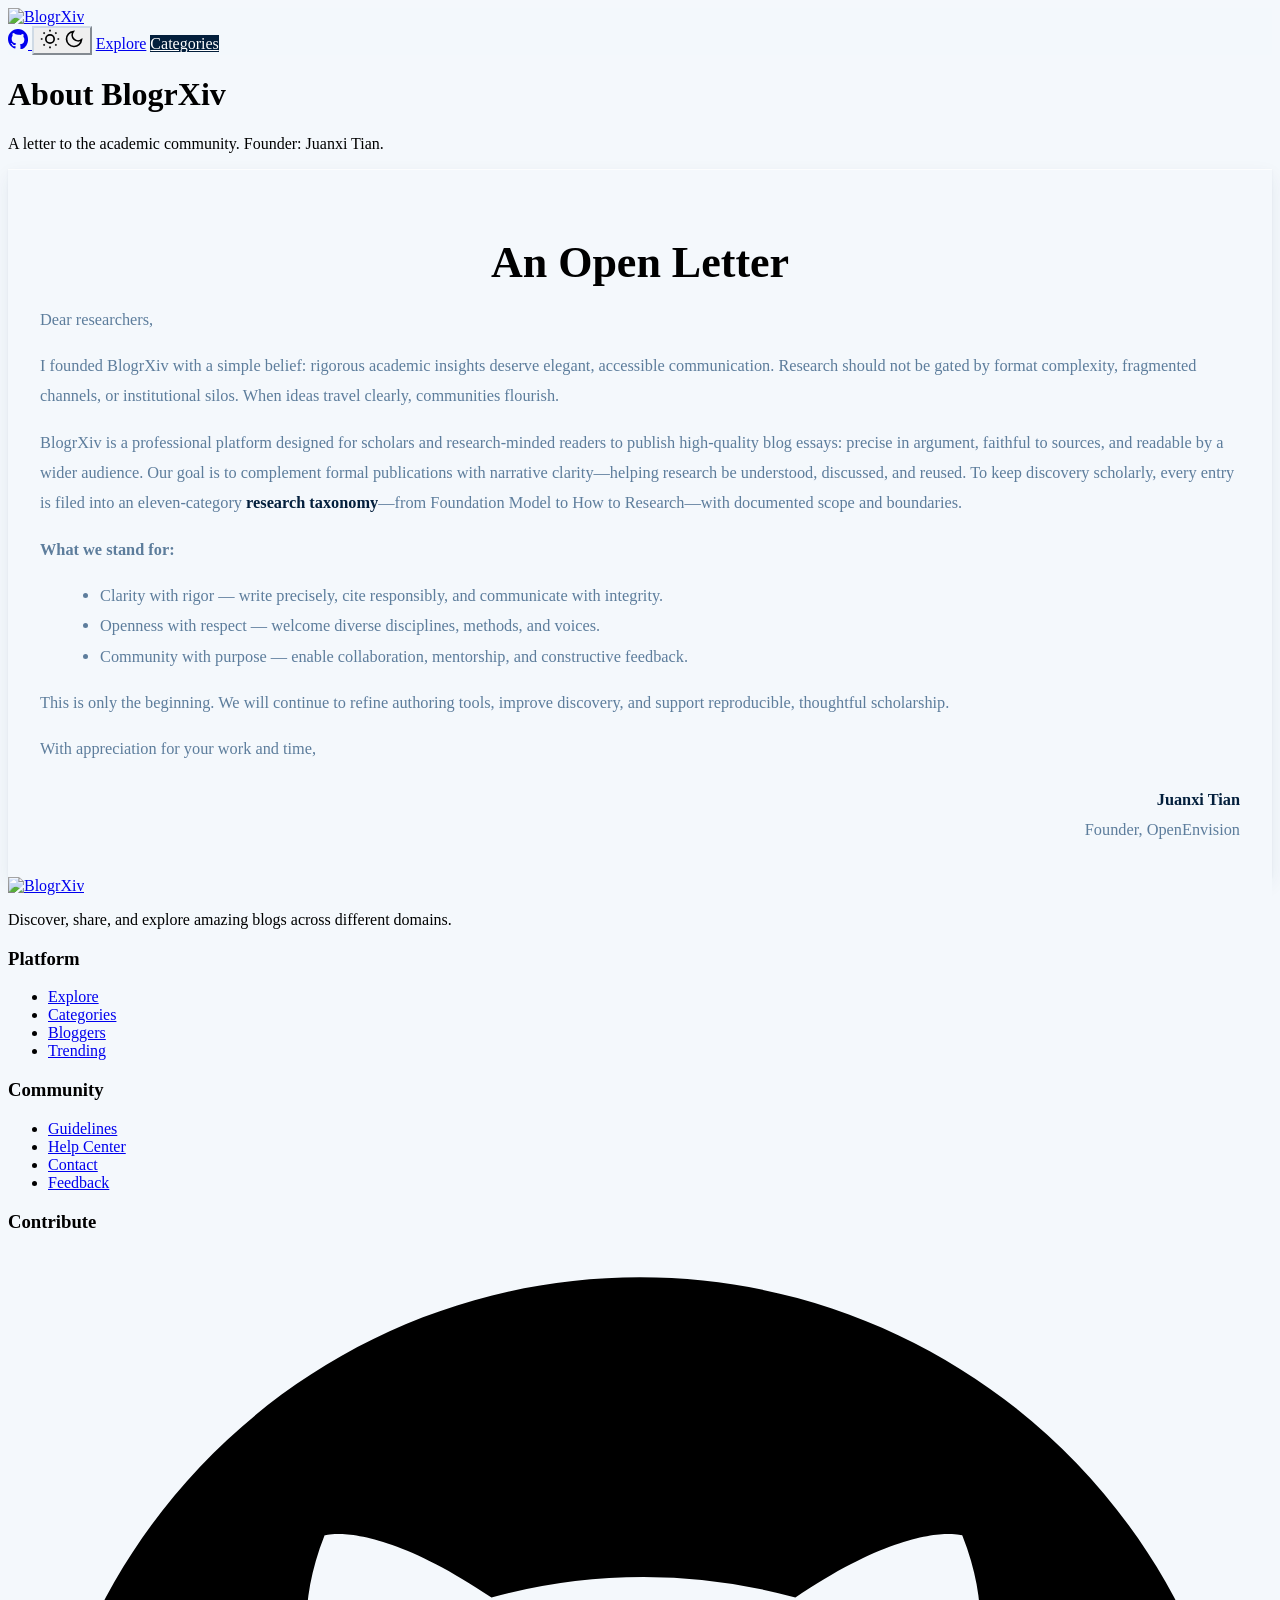
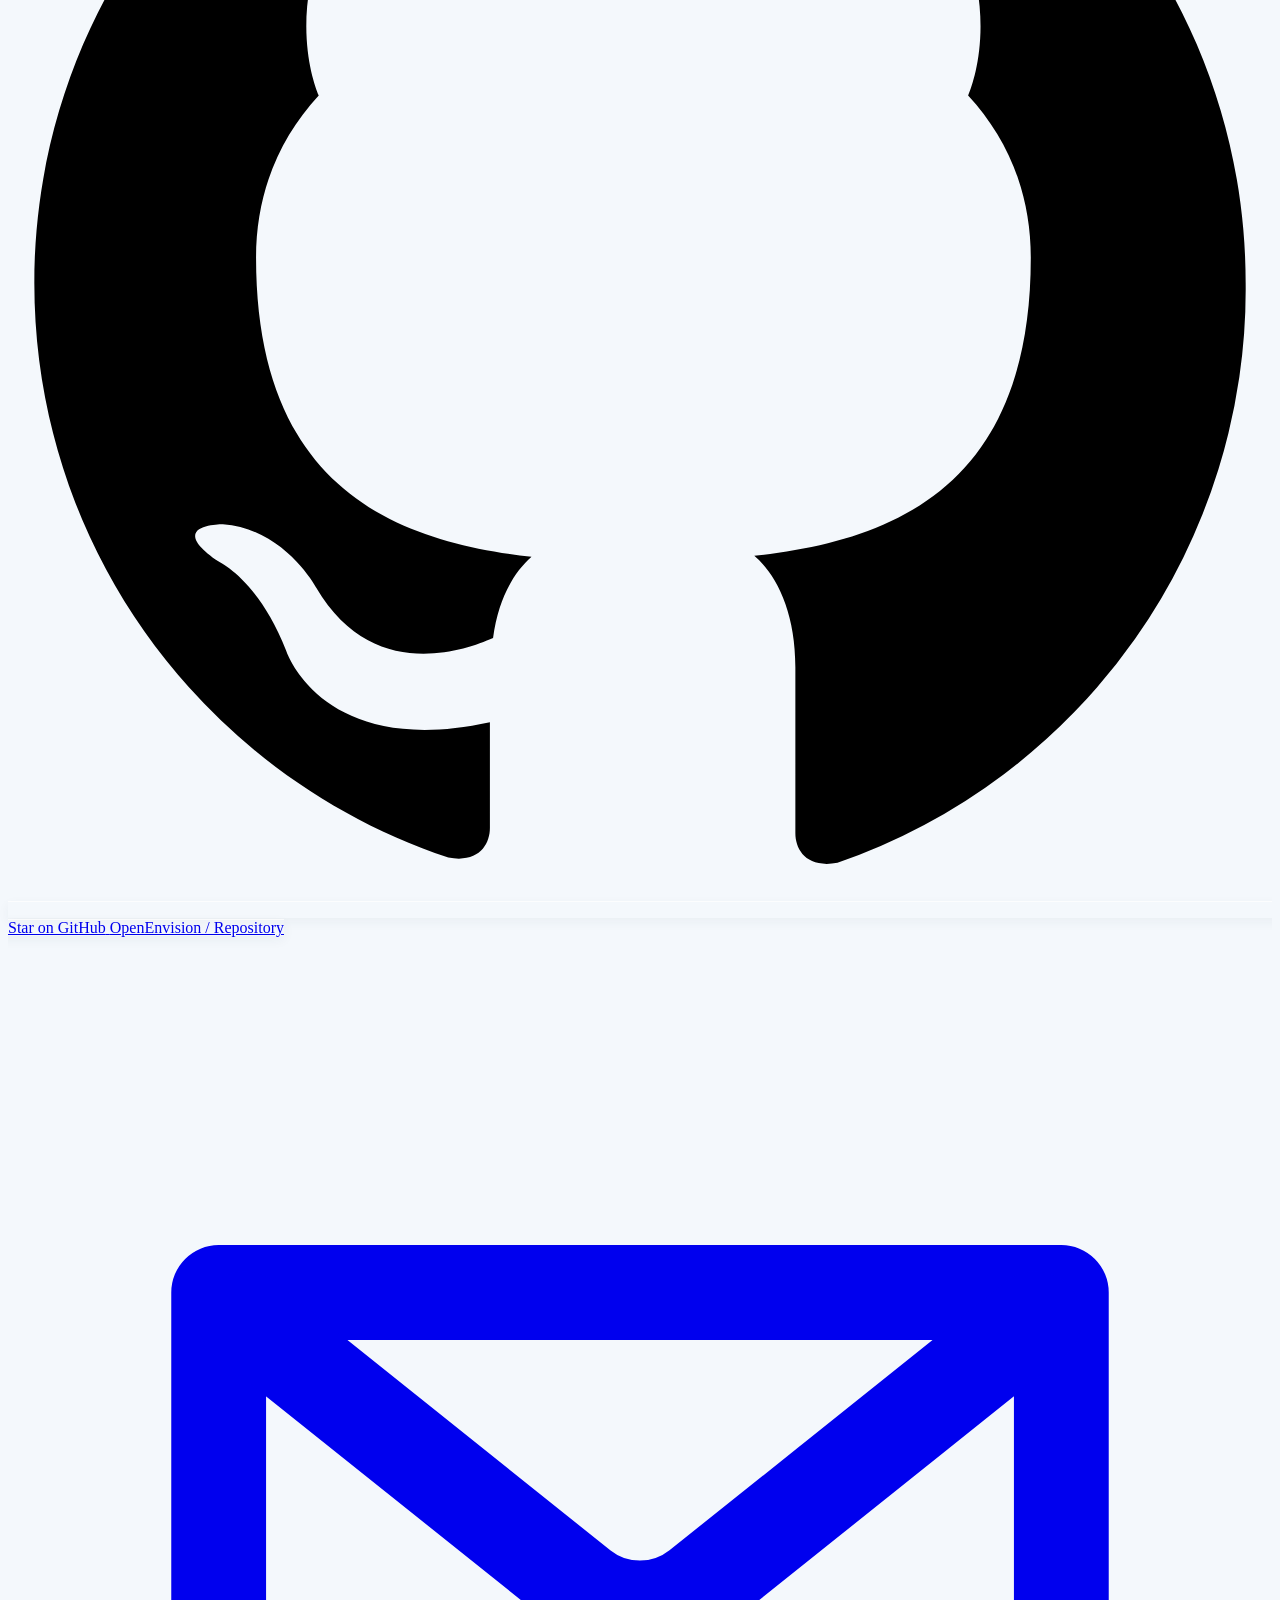
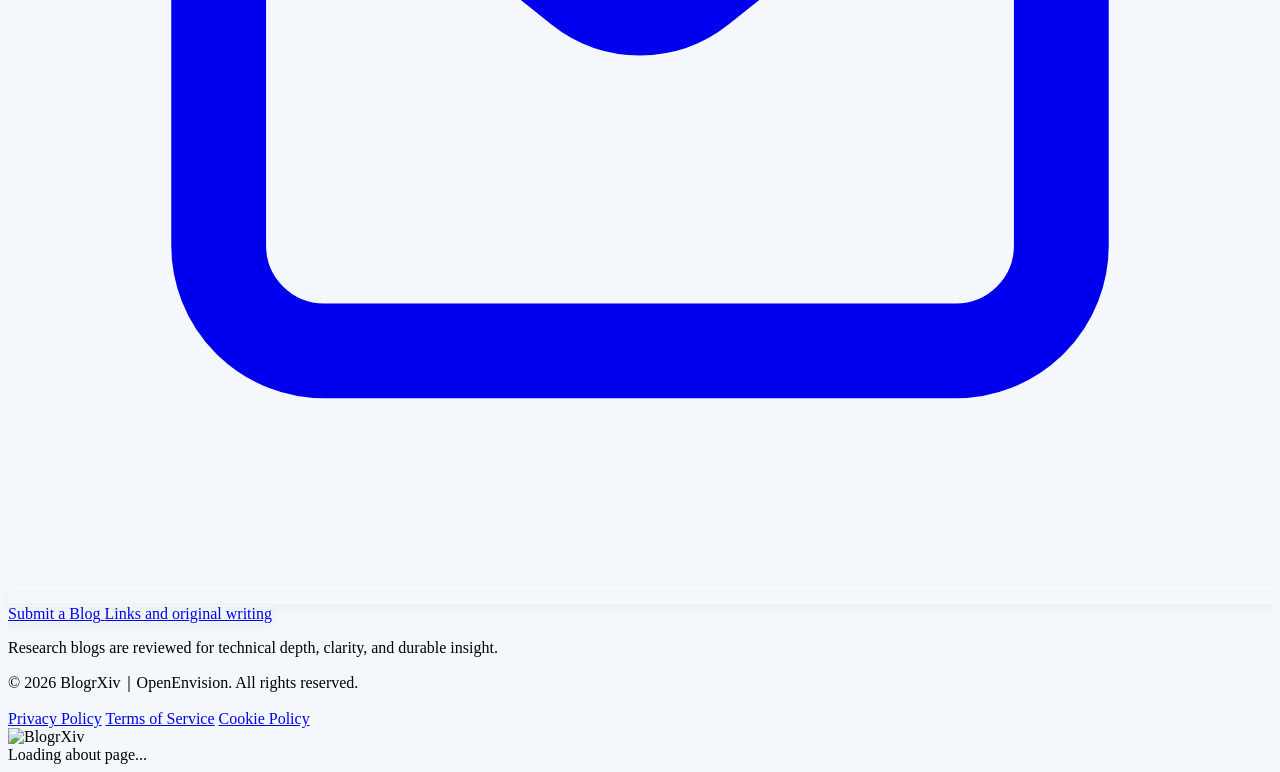
==== site/about.html @ 0bde8b79 "Rework research taxonomy copy and information architecture - Rewrite categories.html as a proper tax" ====
<!DOCTYPE html>
<html lang="en">
<head>
    <meta charset="UTF-8">
    <meta name="viewport" content="width=device-width, initial-scale=1.0">
    <title>About BlogrXiv</title>
    <meta name="description" content="About BlogrXiv - Funder: Juanxi Tian. Mission, vision, and message to the academic community.">
    <link rel="preconnect" href="https://fonts.googleapis.com">
    <link rel="preconnect" href="https://fonts.gstatic.com" crossorigin>
    <link href="https://fonts.googleapis.com/css2?family=Inter:wght@300;400;500;600;700&family=JetBrains+Mono:wght@400;500&display=swap" rel="stylesheet">
    <!-- Theme bootstrap -->
    <script>
        (function() {
            var theme = "light";
            try {
                var storedTheme = window.localStorage && window.localStorage.getItem("theme");
                theme = storedTheme === "dark" || storedTheme === "light" ? storedTheme : "light";
            } catch (error) {
                theme = "light";
            }
            document.documentElement.setAttribute("data-theme", theme);
            document.documentElement.style.colorScheme = theme;
        })();
    </script>
    <link rel="stylesheet" href="assets/css/styles.css?v=theme-fix-1">
    <link rel="stylesheet" href="assets/css/enhancements.css">
    <link rel="icon" type="image/svg+xml" href="assets/img/brand/icon.svg">
    <link rel="mask-icon" href="assets/img/brand/icon.svg" color="#7cacdc">
    <link rel="stylesheet" href="assets/css/academic-pages.css?v=1">
    <link rel="stylesheet" href="assets/css/blog-cards.css?v=1">
    <link rel="stylesheet" href="assets/css/unified-palette.css?v=3">
</head>
<body>
    <!-- Navigation -->
    <nav class="navbar">
        <div class="nav-container">
            <div class="nav-brand">
                <a href="index.html" class="brand-link" aria-label="BlogrXiv home">
                    <img src="assets/img/brand/blogrxiv.svg" alt="BlogrXiv" class="brand-logo" />
                </a>
            </div>
            <div class="nav-actions">
                <a class="github-nav-link" href="https://github.com/OpenEnvision/BlogXiv" target="_blank" rel="noopener noreferrer" aria-label="Open BlogrXiv on GitHub" title="GitHub">
                    <svg class="github-nav-icon" width="20" height="20" viewBox="0 0 16 16" aria-hidden="true" focusable="false">
                        <path fill="currentColor" d="M8 0C3.58 0 0 3.58 0 8c0 3.54 2.29 6.53 5.47 7.59.4.07.55-.17.55-.38 0-.19-.01-.82-.01-1.49-2.01.37-2.53-.49-2.69-.94-.09-.23-.48-.94-.82-1.13-.28-.15-.68-.52-.01-.53.63-.01 1.08.58 1.23.82.72 1.21 1.87.87 2.33.66.07-.52.28-.87.51-1.07-1.78-.2-3.64-.89-3.64-3.95 0-.87.31-1.59.82-2.15-.08-.2-.36-1.02.08-2.12 0 0 .67-.21 2.2.82A7.65 7.65 0 0 1 8 4.58c.68.003 1.36.092 2 .27 1.53-1.04 2.2-.82 2.2-.82.44 1.1.16 1.92.08 2.12.51.56.82 1.27.82 2.15 0 3.07-1.87 3.75-3.65 3.95.29.25.54.73.54 1.48 0 1.07-.01 1.93-.01 2.2 0 .21.15.46.55.38A8.013 8.013 0 0 0 16 8c0-4.42-3.58-8-8-8z"></path>
                    </svg>
                </a>
                <button class="theme-toggle" id="themeToggle" aria-label="Toggle theme">
                    <svg class="sun-icon" width="20" height="20" viewBox="0 0 24 24" fill="none" stroke="currentColor" stroke-width="2">
                        <circle cx="12" cy="12" r="5"></circle>
                        <path d="M12 1v2M12 21v2M4.22 4.22l1.42 1.42M18.36 18.36l1.42 1.42M1 12h2M21 12h2M4.22 19.78l1.42-1.42M18.36 5.64l1.42-1.42"></path>
                    </svg>
                    <svg class="moon-icon" width="20" height="20" viewBox="0 0 24 24" fill="none" stroke="currentColor" stroke-width="2">
                        <path d="M21 12.79A9 9 0 1 1 11.21 3 7 7 0 0 0 21 12.79z"></path>
                    </svg>
                </button>
                <a href="explore.html" class="btn btn-secondary">Explore</a>
                <a href="categories.html" class="btn btn-primary">Categories</a>
            </div>
        </div>
    </nav>

    <main class="categories-page">
        <div class="container">
            <header class="page-header">
                <h1 class="page-title">About BlogrXiv</h1>
                <p class="page-description">A letter to the academic community. Founder: Juanxi Tian.</p>
            </header>

            <section class="blogs-section">
                <div class="research-card" style="padding: 2rem;">
                    <div class="research-content">
                        <h2 class="section-title gradient-text" style="text-align: center; font-size: 2.75rem; margin-bottom: var(--spacing-lg);">An Open Letter</h2>
                        <div style="color: var(--text-secondary); line-height: 1.85; font-size: 1.02rem;">
                            <p>Dear researchers,</p>

                            <p>
                                I founded BlogrXiv with a simple belief: rigorous academic insights deserve elegant, accessible
                                communication. Research should not be gated by format complexity, fragmented channels, or institutional
                                silos. When ideas travel clearly, communities flourish.
                            </p>

                            <p>
                                BlogrXiv is a professional platform designed for scholars and research-minded readers to publish
                                high-quality blog essays: precise in argument, faithful to sources, and readable by a wider audience.
                                Our goal is to complement formal publications with narrative clarity—helping research be understood,
                                discussed, and reused. To keep discovery scholarly, every entry is filed into an
                                eleven-category <a href="categories.html" style="color: var(--primary-blue); text-decoration: none; font-weight: 600;">research taxonomy</a>—from
                                Foundation Model to How to Research—with documented scope and boundaries.
                            </p>

                            <p><strong>What we stand for:</strong></p>
                            <ul style="margin: 0 0 1rem 1.25rem;">
                                <li>Clarity with rigor — write precisely, cite responsibly, and communicate with integrity.</li>
                                <li>Openness with respect — welcome diverse disciplines, methods, and voices.</li>
                                <li>Community with purpose — enable collaboration, mentorship, and constructive feedback.</li>
                            </ul>

                            <p>
                                This is only the beginning. We will continue to refine authoring tools, improve discovery, and support
                                reproducible, thoughtful scholarship.
                            </p>

                            <p>With appreciation for your work and time,</p>

                            <div style="text-align: right; margin-top: 1.25rem;">
                                <p style="margin: 0;">
                                    <a href="https://tianshijing.github.io" target="_blank" rel="noopener noreferrer" style="color: var(--primary-blue); text-decoration: none; font-weight: 600;">Juanxi Tian</a>
                                </p>
                                <p style="margin: 0; color: var(--text-secondary);">Founder, OpenEnvision</p>
                            </div>
                        </div>
                    </div>
                </div>
            </section>
        </div>
    </main>

    <footer class="footer">
        <div class="container">
            <div class="footer-content">
                <div class="footer-section">
                    <div class="footer-brand">
                        <a href="index.html" class="brand-link" aria-label="BlogrXiv home">
                            <img src="assets/img/brand/blogrxiv.svg" alt="BlogrXiv" class="brand-logo" />
                        </a>
                    </div>
                    <p class="footer-description">Discover, share, and explore amazing blogs across different domains.</p>
                </div>
                <div class="footer-section">
                    <h3 class="footer-title">Platform</h3>
                    <ul class="footer-links">
                        <li><a href="explore.html">Explore</a></li>
                        <li><a href="categories.html">Categories</a></li>
                        <li><a href="bloggers.html">Bloggers</a></li>
                        <li><a href="trending.html">Trending</a></li>
                    </ul>
                </div>
                <div class="footer-section">
                    <h3 class="footer-title">Community</h3>
                    <ul class="footer-links">
                        <li><a href="guidelines.html">Guidelines</a></li>
                        <li><a href="help.html">Help Center</a></li>
                        <li><a href="contact.html">Contact</a></li>
                        <li><a href="feedback.html">Feedback</a></li>
                    </ul>
                </div>
                <div class="footer-section footer-contribute-section">
                    <h3 class="footer-title">Contribute</h3>
                    <div class="footer-actions" aria-label="Contribute to BlogrXiv">
                        <a class="footer-action-link footer-github-action" href="https://github.com/OpenEnvision/BlogXiv" target="_blank" rel="noopener noreferrer" aria-label="Star OpenEnvision slash BlogrXiv on GitHub">
                            <span class="footer-action-icon" aria-hidden="true">
                                <svg viewBox="0 0 24 24" role="img" focusable="false">
                                    <path d="M12 .5C5.65.5.5 5.65.5 12c0 5.08 3.29 9.39 7.86 10.91.58.11.79-.25.79-.56v-2.01c-3.2.7-3.87-1.36-3.87-1.36-.52-1.34-1.28-1.69-1.28-1.69-1.05-.72.08-.71.08-.71 1.16.08 1.77 1.2 1.77 1.2 1.03 1.76 2.7 1.25 3.36.96.1-.75.4-1.25.73-1.54-2.55-.29-5.23-1.28-5.23-5.68 0-1.25.45-2.28 1.19-3.08-.12-.29-.52-1.46.11-3.04 0 0 .97-.31 3.17 1.18a10.9 10.9 0 0 1 5.77 0c2.2-1.49 3.17-1.18 3.17-1.18.63 1.58.23 2.75.11 3.04.74.8 1.19 1.83 1.19 3.08 0 4.41-2.69 5.38-5.25 5.66.41.35.78 1.05.78 2.12v3.15c0 .31.21.67.8.56A11.52 11.52 0 0 0 23.5 12C23.5 5.65 18.35.5 12 .5Z" />
                                </svg>
                            </span>
                            <span class="footer-action-copy">
                                <span class="footer-action-label">Star on GitHub</span>
                                <span class="footer-action-meta">OpenEnvision / Repository</span>
                            </span>
                        </a>
                        <a class="footer-action-link footer-mail-action" href="submit.html" aria-label="Submit a technical AI blog">
                            <span class="footer-action-icon" aria-hidden="true">
                                <svg viewBox="0 0 24 24" fill="none" role="img" focusable="false">
                                    <path d="M4 6.75h16v10.5a2 2 0 0 1-2 2H6a2 2 0 0 1-2-2V6.75Z" stroke="currentColor" stroke-width="1.8" stroke-linejoin="round" />
                                    <path d="m4.5 7.25 6.38 5.1a1.8 1.8 0 0 0 2.24 0l6.38-5.1" stroke="currentColor" stroke-width="1.8" stroke-linecap="round" stroke-linejoin="round" />
                                </svg>
                            </span>
                            <span class="footer-action-copy">
                                <span class="footer-action-label">Submit a Blog</span>
                                <span class="footer-action-meta">Links and original writing</span>
                            </span>
                        </a>
                    </div>
                    <p class="footer-contribute-note">Research blogs are reviewed for technical depth, clarity, and durable insight.</p>
                </div>
            </div>
            <div class="footer-bottom">
                <div class="footer-copyright">
                    <p>&copy; 2026 BlogrXiv｜OpenEnvision. All rights reserved.</p>
                </div>
                <div class="footer-legal">
                    <a href="#">Privacy Policy</a>
                    <a href="#">Terms of Service</a>
                    <a href="#">Cookie Policy</a>
                </div>
            </div>
        </div>
    </footer>

    <!-- Loading -->
    <div class="loading-overlay" id="loadingOverlay">
        <div class="loading-container">
            <div class="loading-logo">
                <img src="assets/img/brand/blogrxiv.svg" alt="BlogrXiv">
            </div>
            
            <div class="loading-text" id="loadingText">Loading about page...</div>
        </div>
    </div>

    <script src="assets/js/blog-data.js?v=2"></script>
    <script src="assets/js/app.js?v=supabase-data-1"></script>
    <div class="visitor-map" aria-label="Visitor map and count"></div>
</body>
</html>
---- site/assets/css/unified-palette.css ----
/* Final color layer shared by the homepage and every inner page. */
:root:root {
    --unified-bg: #f4f8fc;
    --unified-surface: #edf3f8;
    --unified-surface-hover: #e6eef6;
    --unified-surface-strong: #dce8f2;
    --unified-text: #20384f;
    --unified-muted: #5d7d9c;
    --unified-border: #cfdae5;
    --unified-border-strong: #adc2d5;
    --unified-accent: #031f3c;
    --unified-accent-hover: #1d518b;
    --unified-accent-soft: #d9e8f5;
    --unified-on-accent: #ffffff;
    --unified-shadow-sm: 0 1px 2px rgba(32, 56, 79, 0.06), 0 7px 18px rgba(32, 56, 79, 0.07);
    --unified-shadow-md: 0 2px 5px rgba(32, 56, 79, 0.08), 0 13px 30px rgba(32, 56, 79, 0.11);
    --unified-shadow-inset: inset 0 1px 0 rgba(255, 255, 255, 0.72);

    --primary-blue: var(--unified-accent);
    --primary-blue-dark: var(--unified-accent-hover);
    --secondary-blue: #3978ba;
    --light-blue: #8ebbe1;
    --dark-blue: var(--unified-text);
    --accent-blue: var(--unified-accent);
    --sky-blue: var(--unified-surface);
    --ultra-light-blue: var(--unified-bg);
    --bg-primary: var(--unified-bg);
    --bg-secondary: var(--unified-surface);
    --bg-tertiary: var(--unified-surface-strong);
    --text-primary: var(--unified-text);
    --text-secondary: var(--unified-muted);
    --border-color: var(--unified-border);
    --focus-ring: color-mix(in srgb, var(--unified-accent) 38%, transparent);

    --page-paper: var(--unified-bg);
    --page-paper-deep: var(--unified-surface);
    --page-ink: var(--unified-text);
    --page-muted: var(--unified-muted);
    --page-rule: var(--unified-border);
    --page-accent: var(--unified-accent);
    --page-navy: var(--unified-accent);

    --blog-card-bg: var(--unified-surface);
    --blog-card-bg-hover: var(--unified-surface-hover);
    --blog-card-image-bg: var(--unified-surface-strong);
    --blog-card-border: var(--unified-border);
    --blog-card-border-hover: var(--unified-border-strong);
    --blog-card-text: var(--unified-text);
    --blog-card-muted: var(--unified-muted);
    --blog-card-avatar-bg: #f8fbfd;
    --blog-card-active: var(--unified-accent);
    --blog-card-active-text: var(--unified-on-accent);
}

:root:root[data-theme="dark"] {
    --unified-bg: #202b35;
    --unified-surface: #293744;
    --unified-surface-hover: #30404e;
    --unified-surface-strong: #344654;
    --unified-text: #dce8f1;
    --unified-muted: #a8bac8;
    --unified-border: #415565;
    --unified-border-strong: #587084;
    --unified-accent: #79aee0;
    --unified-accent-hover: #91bde5;
    --unified-accent-soft: #374f63;
    --unified-on-accent: #172533;
    --unified-shadow-sm: 0 1px 2px rgba(0, 0, 0, 0.16), 0 8px 20px rgba(0, 0, 0, 0.16);
    --unified-shadow-md: 0 2px 5px rgba(0, 0, 0, 0.2), 0 14px 32px rgba(0, 0, 0, 0.22);
    --unified-shadow-inset: inset 0 1px 0 rgba(255, 255, 255, 0.06);

    --blog-card-avatar-bg: #e9f0f5;
    --bg-primary: var(--unified-bg);
    --bg-secondary: var(--unified-surface);
    --bg-tertiary: var(--unified-surface-strong);
    --text-primary: var(--unified-text);
    --text-secondary: var(--unified-muted);
    --border-color: var(--unified-border);
}

.academic-home {
    --paper: var(--unified-bg);
    --paper-deep: var(--unified-surface);
    --ink: var(--unified-text);
    --muted-ink: var(--unified-muted);
    --rule: var(--unified-border);
    --accent: var(--unified-accent);
    --accent-dark: var(--unified-accent-hover);
    --navy: var(--unified-accent);
}

body,
.academic-home,
.academic-home .popular-blogs,
.academic-home .contributors,
.academic-home .footer,
.footer {
    background-color: var(--unified-bg);
}

.navbar,
.academic-home .navbar {
    border-bottom-color: var(--unified-border);
    background: color-mix(in srgb, var(--unified-bg) 94%, transparent);
}

.navbar.navbar-scrolled,
.academic-home .navbar.navbar-scrolled {
    border-bottom-color: var(--unified-border-strong);
}

.search-container,
.github-nav-link,
.theme-toggle,
.academic-home .search-container,
.academic-home .github-nav-link,
.academic-home .theme-toggle {
    border-color: var(--unified-border);
}

.github-nav-link:hover,
.theme-toggle:hover,
.academic-home .github-nav-link:hover,
.academic-home .theme-toggle:hover,
.nav-links a:hover,
.academic-home .nav-links a:hover {
    border-color: var(--unified-accent);
    color: var(--unified-accent);
}

.academic-home .categories,
.academic-home .contribute,
.filters-section,
.view-toggle {
    background: var(--unified-surface);
}

.academic-home .standards {
    background: var(--unified-accent);
}

.academic-home .standards .section-kicker,
.academic-home .standards-list > li > span {
    color: #dbeafa;
}

.btn-primary,
.academic-home .btn-primary {
    border-color: var(--unified-accent);
    background: var(--unified-accent);
    color: var(--unified-on-accent);
}

.btn-primary:hover,
.academic-home .btn-primary:hover {
    border-color: var(--unified-accent-hover);
    background: var(--unified-accent-hover);
    color: var(--unified-on-accent);
}

.btn-secondary:hover,
.btn-outline:hover,
.academic-home .btn-outline:hover,
.text-link:hover,
.academic-home .text-link:hover {
    border-color: var(--unified-accent);
    color: var(--unified-accent);
}

.section-kicker,
.academic-home .section-kicker,
.academic-home .index-facts dt,
.blog-source-link,
.category-link,
.breadcrumb a {
    color: var(--unified-accent);
}

.category-icon,
.research-icon,
.academic-home .category-number {
    color: var(--unified-accent);
}

.academic-home .legacy-hero .research-icon {
    color: #ffffff;
}

.academic-home .legacy-hero .research-icon svg,
.academic-home .legacy-hero .research-icon svg * {
    color: #ffffff;
    stroke: #ffffff;
}

/* Subtle depth for the site's repeated framed elements. */
:root:root .blog-card,
:root:root .blog-list-item,
:root:root .related-blog-card,
.academic-home .legacy-hero .research-card,
.academic-home .category-card,
.academic-home .popular-blogger-card,
.category-card,
.author-card,
.research-card,
.stat-card,
.form-container,
.preview-blog,
.comment-form,
.comment-item,
.footer-action-link {
    box-shadow: var(--unified-shadow-sm), var(--unified-shadow-inset);
}

:root:root .blog-card:hover,
:root:root .blog-list-item:hover,
:root:root .related-blog-card:hover,
.academic-home .legacy-hero .research-card:hover,
.academic-home .category-card:hover,
.academic-home .popular-blogger-card:hover,
.category-card:hover,
.author-card:hover,
.research-card:hover,
.footer-action-link:hover {
    box-shadow: var(--unified-shadow-md), var(--unified-shadow-inset);
    transform: translateY(-2px);
}

.filters-section,
.search-container,
.academic-home .search-container,
.view-toggle,
.newsletter-action,
.footer-action-link,
.academic-home .legacy-hero .hero-view-count,
.academic-home .legacy-hero .hero-github-star {
    box-shadow: var(--unified-shadow-inset), 0 4px 12px rgba(32, 56, 79, 0.05);
}

[data-theme="dark"] .filters-section,
[data-theme="dark"] .search-container,
[data-theme="dark"] .academic-home .search-container,
[data-theme="dark"] .view-toggle,
[data-theme="dark"] .newsletter-action,
[data-theme="dark"] .footer-action-link,
[data-theme="dark"] .academic-home .legacy-hero .hero-view-count,
[data-theme="dark"] .academic-home .legacy-hero .hero-github-star {
    box-shadow: var(--unified-shadow-inset), 0 5px 14px rgba(0, 0, 0, 0.13);
}

.category-card:hover .category-title,
.academic-home .category-card:hover .category-title,
.academic-home .category-card:hover .category-arrow {
    color: var(--unified-accent);
}

/* A single quiet label treatment replaces the earlier multicolor tags. */
:root:root .blog-card[data-blog-category] .blog-category,
:root:root .blog-list-item[data-blog-category] .blog-category {
    min-height: 28px;
    display: inline-flex;
    align-items: center;
    justify-content: center;
    padding: 5px 11px;
    border: 1px solid color-mix(in srgb, var(--unified-accent) 20%, transparent);
    border-radius: 999px;
    background: var(--unified-accent-soft);
    color: var(--unified-accent-hover);
    box-shadow: var(--unified-shadow-inset), 0 3px 8px rgba(32, 56, 79, 0.08);
}

:root:root[data-theme="dark"] .blog-card[data-blog-category] .blog-category,
:root:root[data-theme="dark"] .blog-list-item[data-blog-category] .blog-category {
    border-color: color-mix(in srgb, var(--unified-accent) 24%, transparent);
    background: var(--unified-accent-soft);
    color: var(--unified-accent);
    box-shadow: var(--unified-shadow-inset), 0 3px 8px rgba(0, 0, 0, 0.16);
}

.academic-home .legacy-hero {
    border-bottom-color: var(--unified-border);
    background: linear-gradient(180deg, #edf7ff 0%, var(--unified-bg) 100%);
}

.academic-home .legacy-hero .gradient-text {
    background: linear-gradient(135deg, var(--unified-accent-hover) 0%, #3e78d8 100%);
    background-clip: text;
    -webkit-background-clip: text;
}

.academic-home .legacy-hero .hero-view-count,
.academic-home .legacy-hero .hero-github-star,
.academic-home .legacy-hero .research-card {
    border-color: var(--unified-border);
}

.academic-home .legacy-hero .btn-cta {
    background: linear-gradient(135deg, var(--unified-accent-hover) 0%, #3472d8 100%);
}

.academic-home .legacy-hero .btn-cta:hover {
    background: linear-gradient(135deg, #184676 0%, #2d62bd 100%);
}

[data-theme="dark"] .academic-home .legacy-hero {
    background: linear-gradient(180deg, #243644 0%, var(--unified-bg) 100%);
}

[data-theme="dark"] .academic-home .legacy-hero .research-card {
    border-color: var(--unified-border);
    background: color-mix(in srgb, var(--unified-surface) 88%, transparent);
}

[data-theme="dark"] .academic-home .standards h2,
[data-theme="dark"] .academic-home .standards h3,
[data-theme="dark"] .academic-home .standards p {
    color: var(--unified-on-accent);
}

/* Taxonomy page: classification notes panel above the category grid. */
.categories-page .taxonomy-intro {
    margin: 0 0 42px;
    padding: 26px 28px;
    border: 1px solid var(--unified-border);
    border-left: 3px solid var(--unified-accent);
    border-radius: 8px;
    background: var(--unified-surface);
    box-shadow: var(--unified-shadow-sm), var(--unified-shadow-inset);
}

.categories-page .taxonomy-intro-title {
    margin: 0 0 16px;
    color: var(--unified-text);
    font-family: var(--page-serif);
    font-size: 1.35rem;
    font-weight: 600;
}

.categories-page .taxonomy-notes {
    display: grid;
    grid-template-columns: repeat(2, minmax(0, 1fr));
    gap: 14px 32px;
    margin: 0;
    padding: 0;
    list-style: none;
}

.categories-page .taxonomy-notes li {
    position: relative;
    padding-left: 20px;
    color: var(--unified-muted);
    font-family: var(--page-serif);
    font-size: 0.95rem;
    line-height: 1.62;
}

.categories-page .taxonomy-notes li::before {
    content: "\00a7";
    position: absolute;
    left: 0;
    color: var(--unified-accent);
    font-family: var(--page-serif);
}

.categories-page .taxonomy-notes li strong {
    color: var(--unified-text);
}

/* Categories page: softer topic chips and a readable low-emphasis action. */
.categories-page .categories-section .categories-grid {
    grid-template-columns: repeat(auto-fill, minmax(340px, 1fr));
    align-items: stretch;
}

.categories-page .categories-section .category-card {
    display: flex;
    align-items: stretch;
    flex-direction: column;
    padding: 28px 28px 26px;
    border-radius: 8px;
    text-align: left;
}

.categories-page .categories-section .category-head {
    display: flex;
    align-items: center;
    gap: 16px;
    width: 100%;
    margin-bottom: 18px;
}

.categories-page .categories-section .category-icon {
    margin-bottom: 0;
    flex: 0 0 auto;
    border-color: var(--unified-border);
    border-radius: 8px;
    background: color-mix(in srgb, var(--unified-accent-soft) 58%, transparent);
}

.categories-page .categories-section .category-title {
    margin-bottom: 4px;
}

.categories-page .categories-section .category-count {
    margin: 0;
    color: var(--unified-muted);
    font-family: var(--font-mono);
    font-size: 0.62rem;
    font-weight: 500;
    letter-spacing: 0.05em;
    text-transform: uppercase;
}

.categories-page .categories-section .category-count:empty {
    display: none;
}

.categories-page .categories-section .category-description {
    width: 100%;
    max-width: none;
    margin-bottom: 16px;
    font-size: 0.95rem;
}

.categories-page .categories-section .category-boundary {
    width: 100%;
    margin: 0 0 18px;
    padding: 10px 14px;
    border-left: 2px solid color-mix(in srgb, var(--unified-accent) 45%, transparent);
    border-radius: 0 6px 6px 0;
    background: color-mix(in srgb, var(--unified-accent-soft) 45%, transparent);
    color: var(--unified-muted);
    font-family: var(--page-serif);
    font-size: 0.88rem;
    line-height: 1.55;
}

.categories-page .categories-section .category-boundary-label {
    display: block;
    margin-bottom: 3px;
    color: var(--unified-accent);
    font-family: var(--font-mono);
    font-size: 0.6rem;
    font-weight: 500;
    letter-spacing: 0.08em;
    text-transform: uppercase;
}

.categories-page .categories-section .category-tags {
    min-height: 0;
    display: flex;
    flex-wrap: wrap;
    align-content: flex-start;
    align-items: flex-start;
    justify-content: flex-start;
    gap: 7px;
    width: 100%;
    margin: 0 0 22px;
}

.categories-page .categories-section .category-tags .tag {
    min-height: 28px;
    display: inline-flex;
    align-items: center;
    padding: 5px 10px;
    border: 1px solid color-mix(in srgb, var(--unified-accent) 13%, transparent);
    border-radius: 999px;
    background: color-mix(in srgb, var(--unified-accent-soft) 72%, transparent);
    color: var(--unified-muted);
    font-family: "Inter", system-ui, sans-serif;
    font-size: 0.7rem;
    font-weight: 500;
    line-height: 1.2;
    white-space: nowrap;
}

.categories-page .categories-section .category-link {
    width: 100%;
    min-height: 46px;
    display: inline-flex;
    align-items: center;
    justify-content: center;
    gap: 9px;
    margin-top: auto;
    padding: 11px 16px;
    border: 1px solid color-mix(in srgb, var(--unified-accent) 22%, transparent);
    border-radius: 7px;
    background: color-mix(in srgb, var(--unified-accent-soft) 62%, transparent);
    color: var(--unified-accent-hover);
    font-family: "Inter", system-ui, sans-serif;
    font-size: 0.76rem;
    font-weight: 600;
    line-height: 1.3;
    text-align: center;
    text-decoration: none;
    box-shadow: var(--unified-shadow-inset);
    transition: border-color 150ms ease, background-color 150ms ease, color 150ms ease, transform 150ms ease;
}

.categories-page .categories-section .category-link::after {
    content: "\2192";
    flex: 0 0 auto;
    font-size: 0.92rem;
    line-height: 1;
}

.categories-page .categories-section .category-link:hover {
    border-color: color-mix(in srgb, var(--unified-accent) 38%, transparent);
    background: color-mix(in srgb, var(--unified-accent-soft) 88%, transparent);
    color: var(--unified-accent-hover);
    box-shadow: var(--unified-shadow-inset), 0 5px 14px rgba(32, 56, 79, 0.06);
    transform: translateY(-1px);
}

.categories-page .categories-section .category-link:focus-visible {
    outline: 2px solid var(--unified-accent);
    outline-offset: 3px;
}

[data-theme="dark"] .categories-page .categories-section .category-tags .tag {
    border-color: color-mix(in srgb, var(--unified-accent) 18%, transparent);
    background: color-mix(in srgb, var(--unified-accent-soft) 76%, transparent);
    color: var(--unified-muted);
}

[data-theme="dark"] .categories-page .categories-section .category-link {
    border-color: color-mix(in srgb, var(--unified-accent) 25%, transparent);
    background: color-mix(in srgb, var(--unified-accent-soft) 72%, transparent);
    color: var(--unified-accent);
}

@media (max-width: 768px) {
    .categories-page .taxonomy-intro {
        padding: 22px 20px;
    }

    .categories-page .taxonomy-notes {
        grid-template-columns: 1fr;
    }

    .categories-page .categories-section .categories-grid {
        grid-template-columns: 1fr;
    }
}

@media (max-width: 480px) {
    .categories-page .categories-section .category-card {
        min-height: 0;
        padding: 24px 20px;
    }

    .categories-page .categories-section .category-description,
    .categories-page .categories-section .category-tags {
        min-height: 0;
    }
}
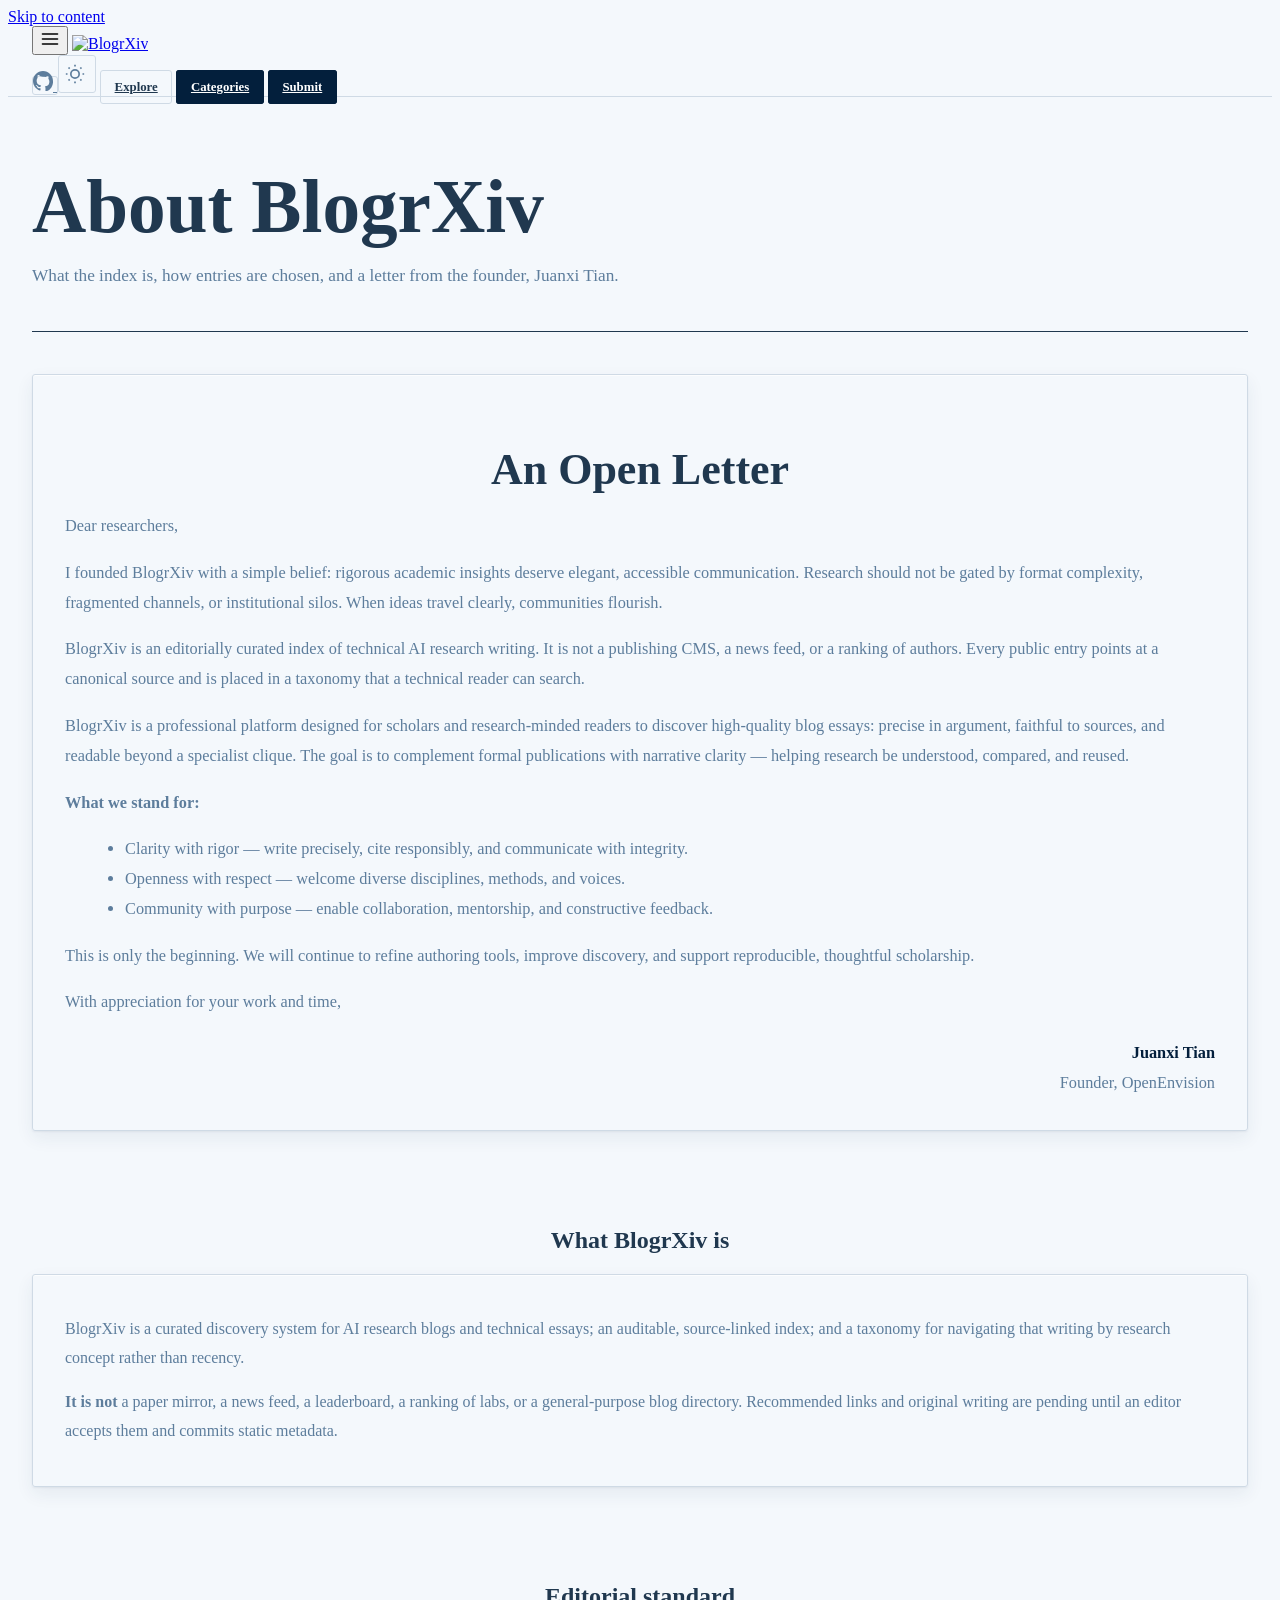
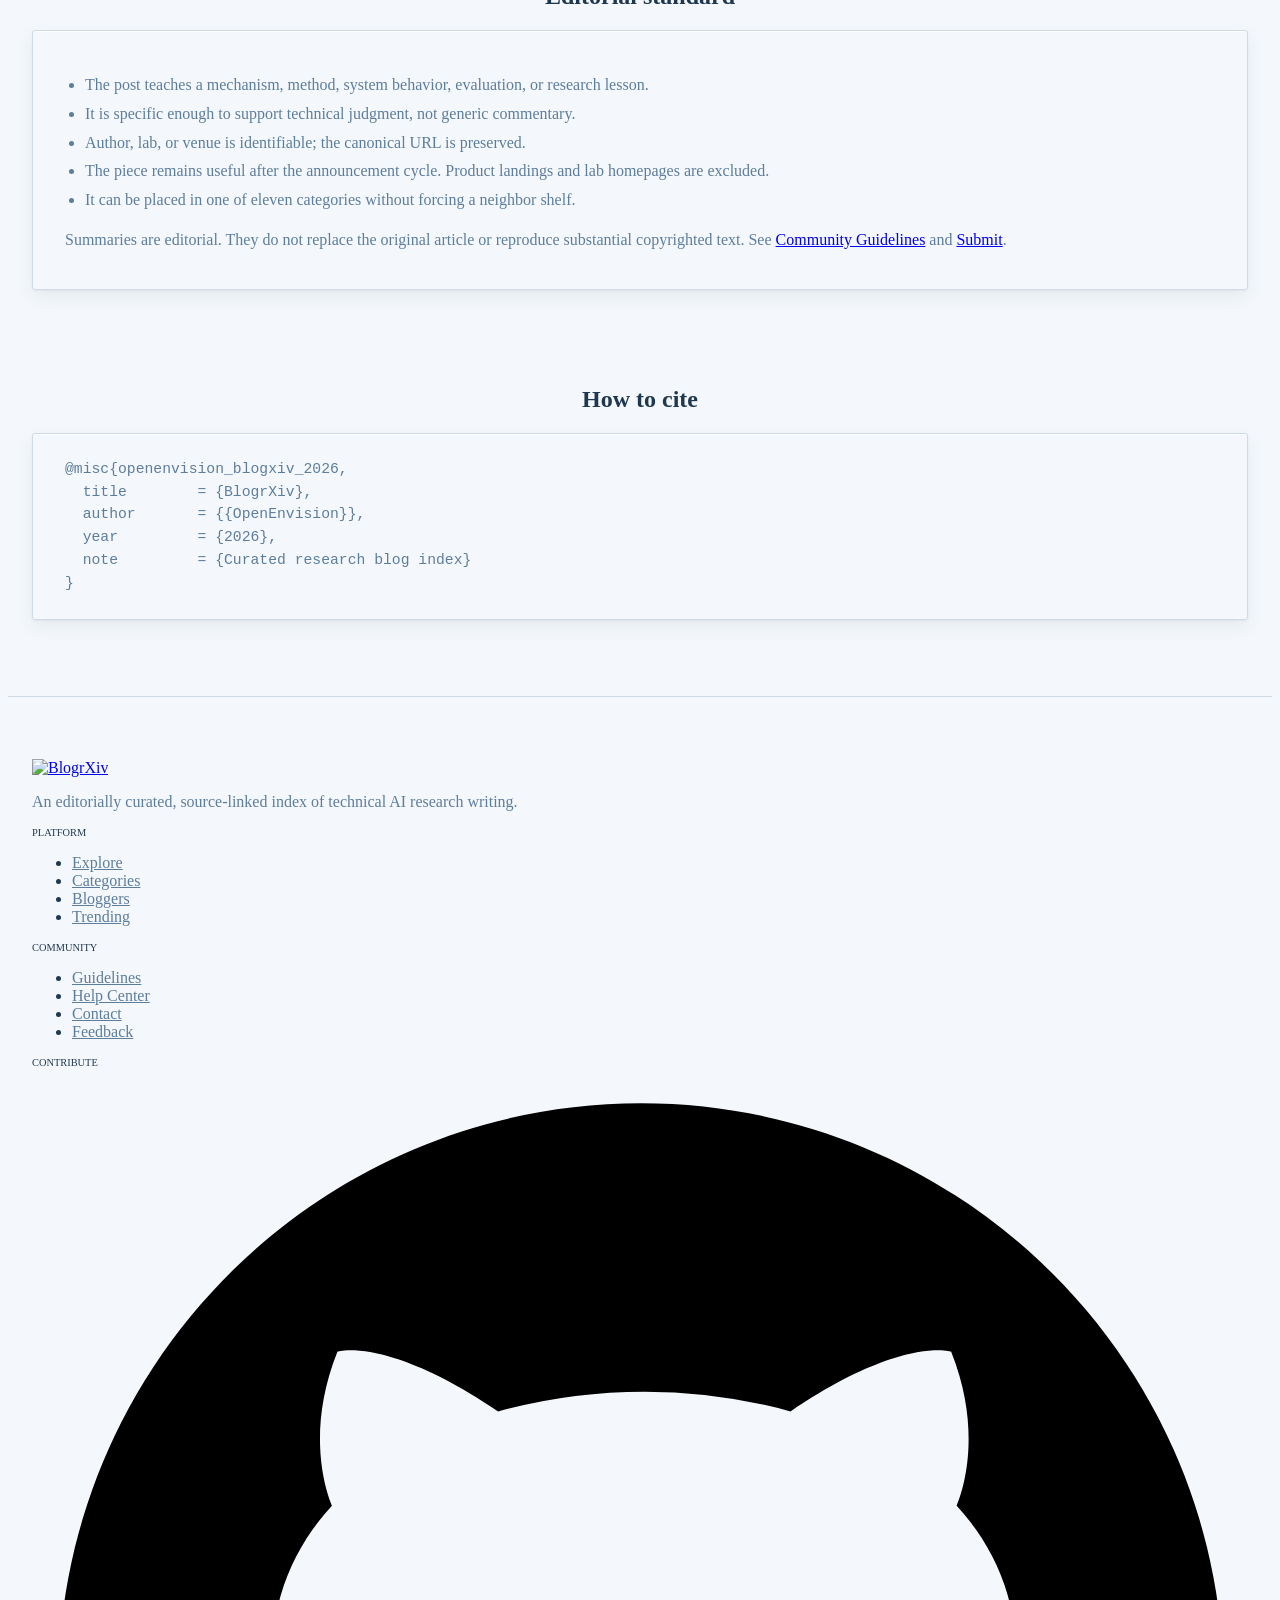
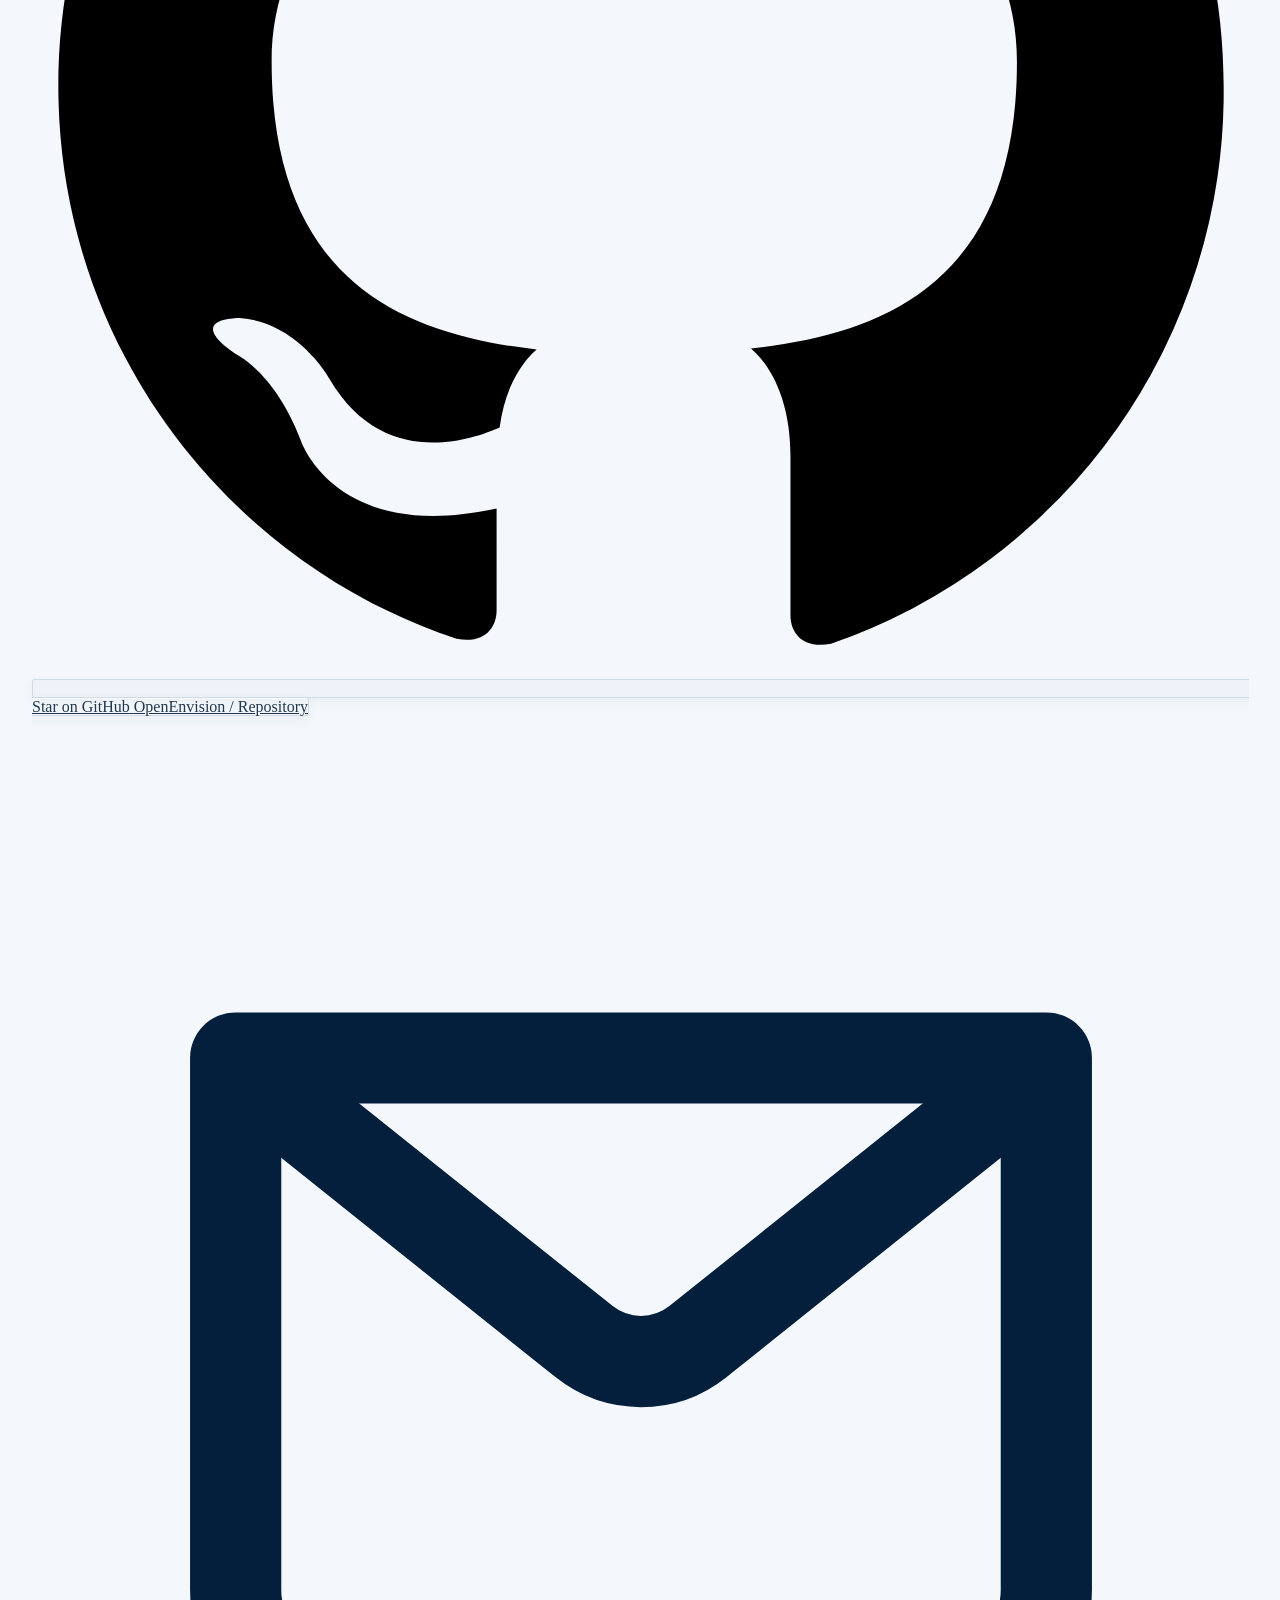
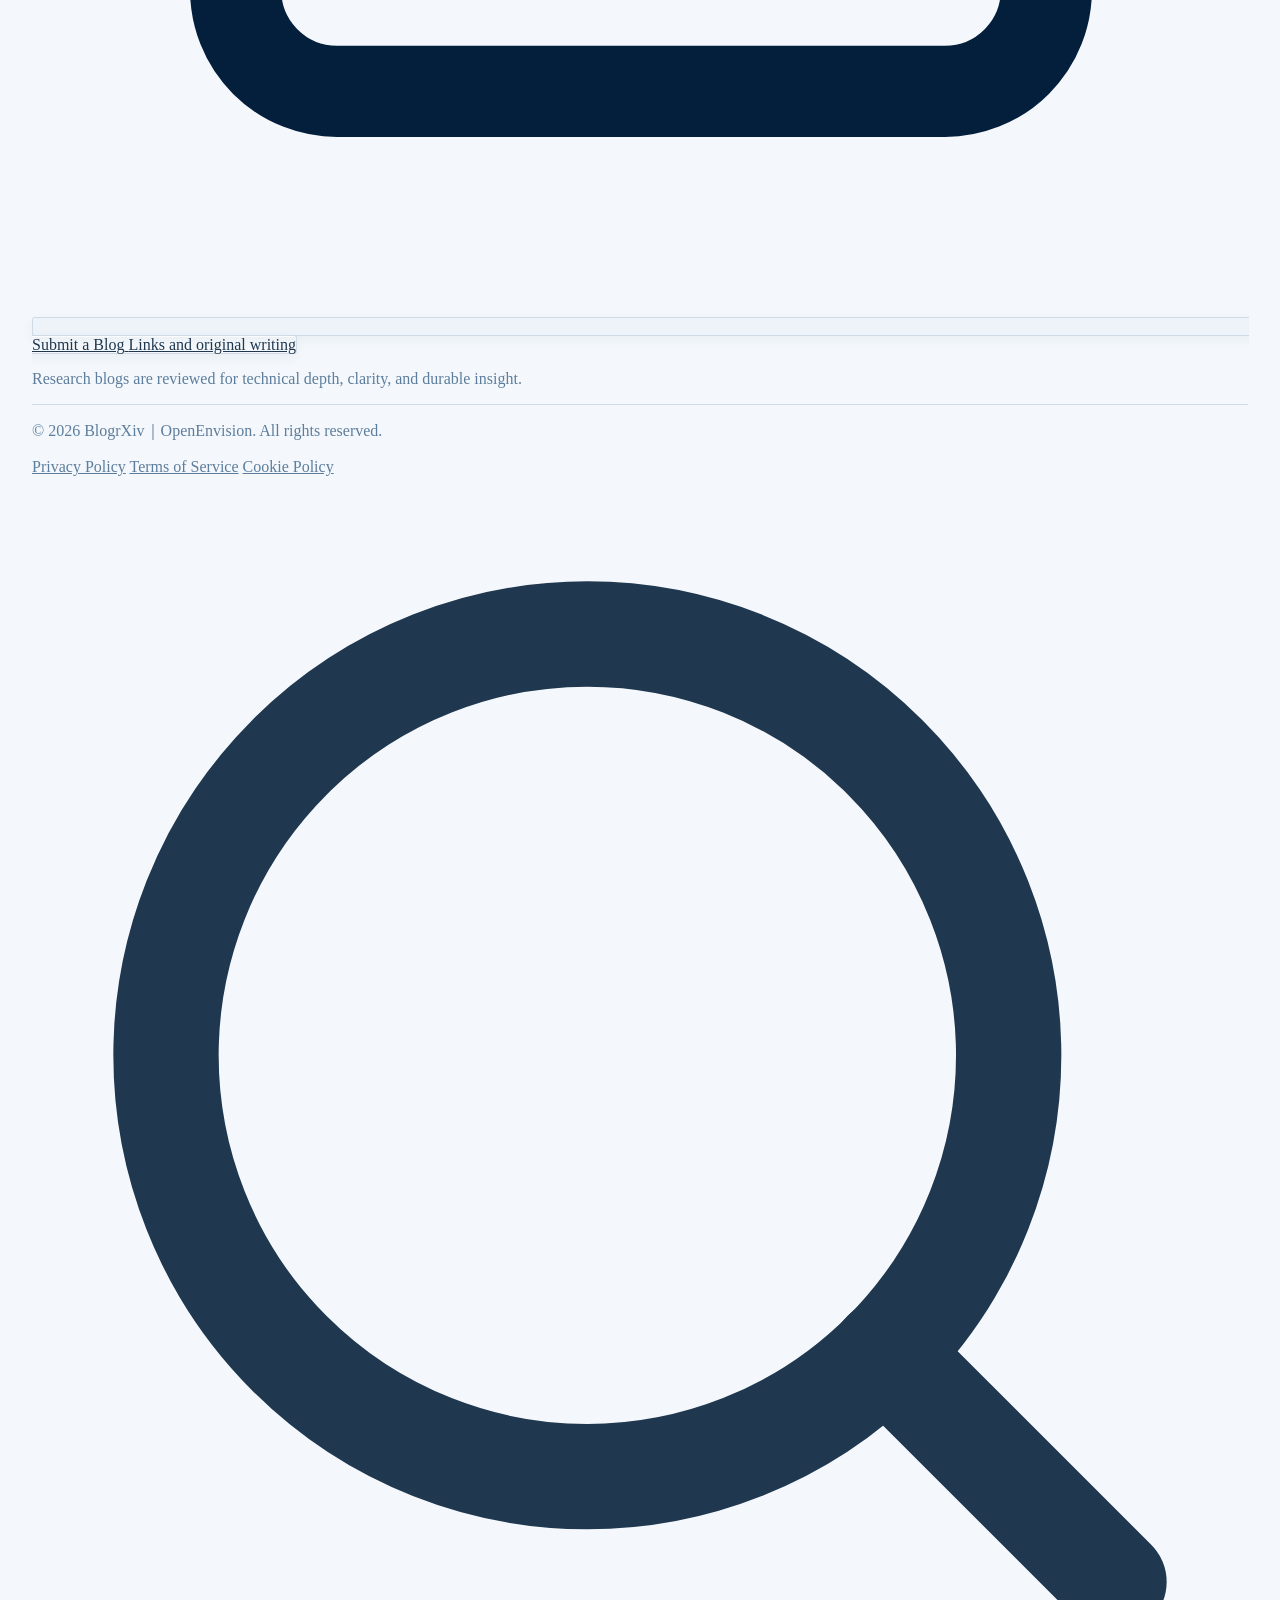
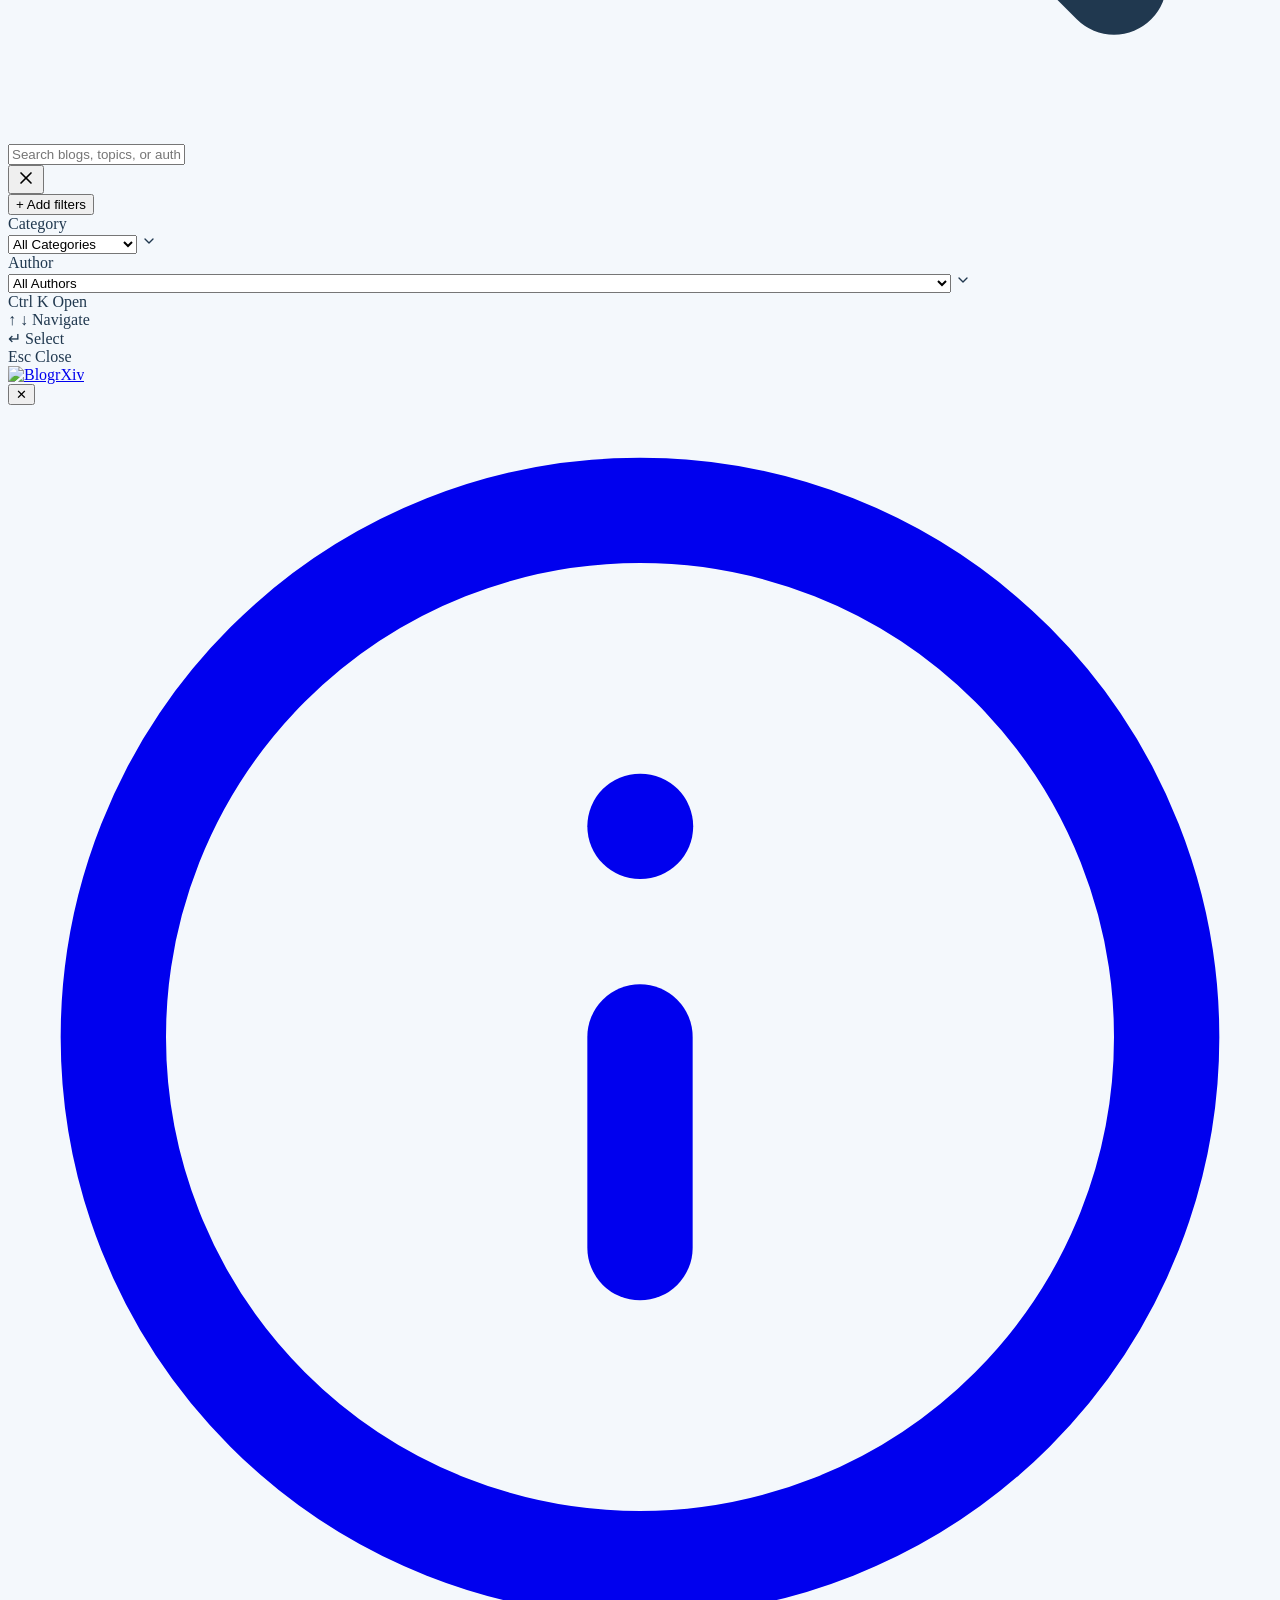
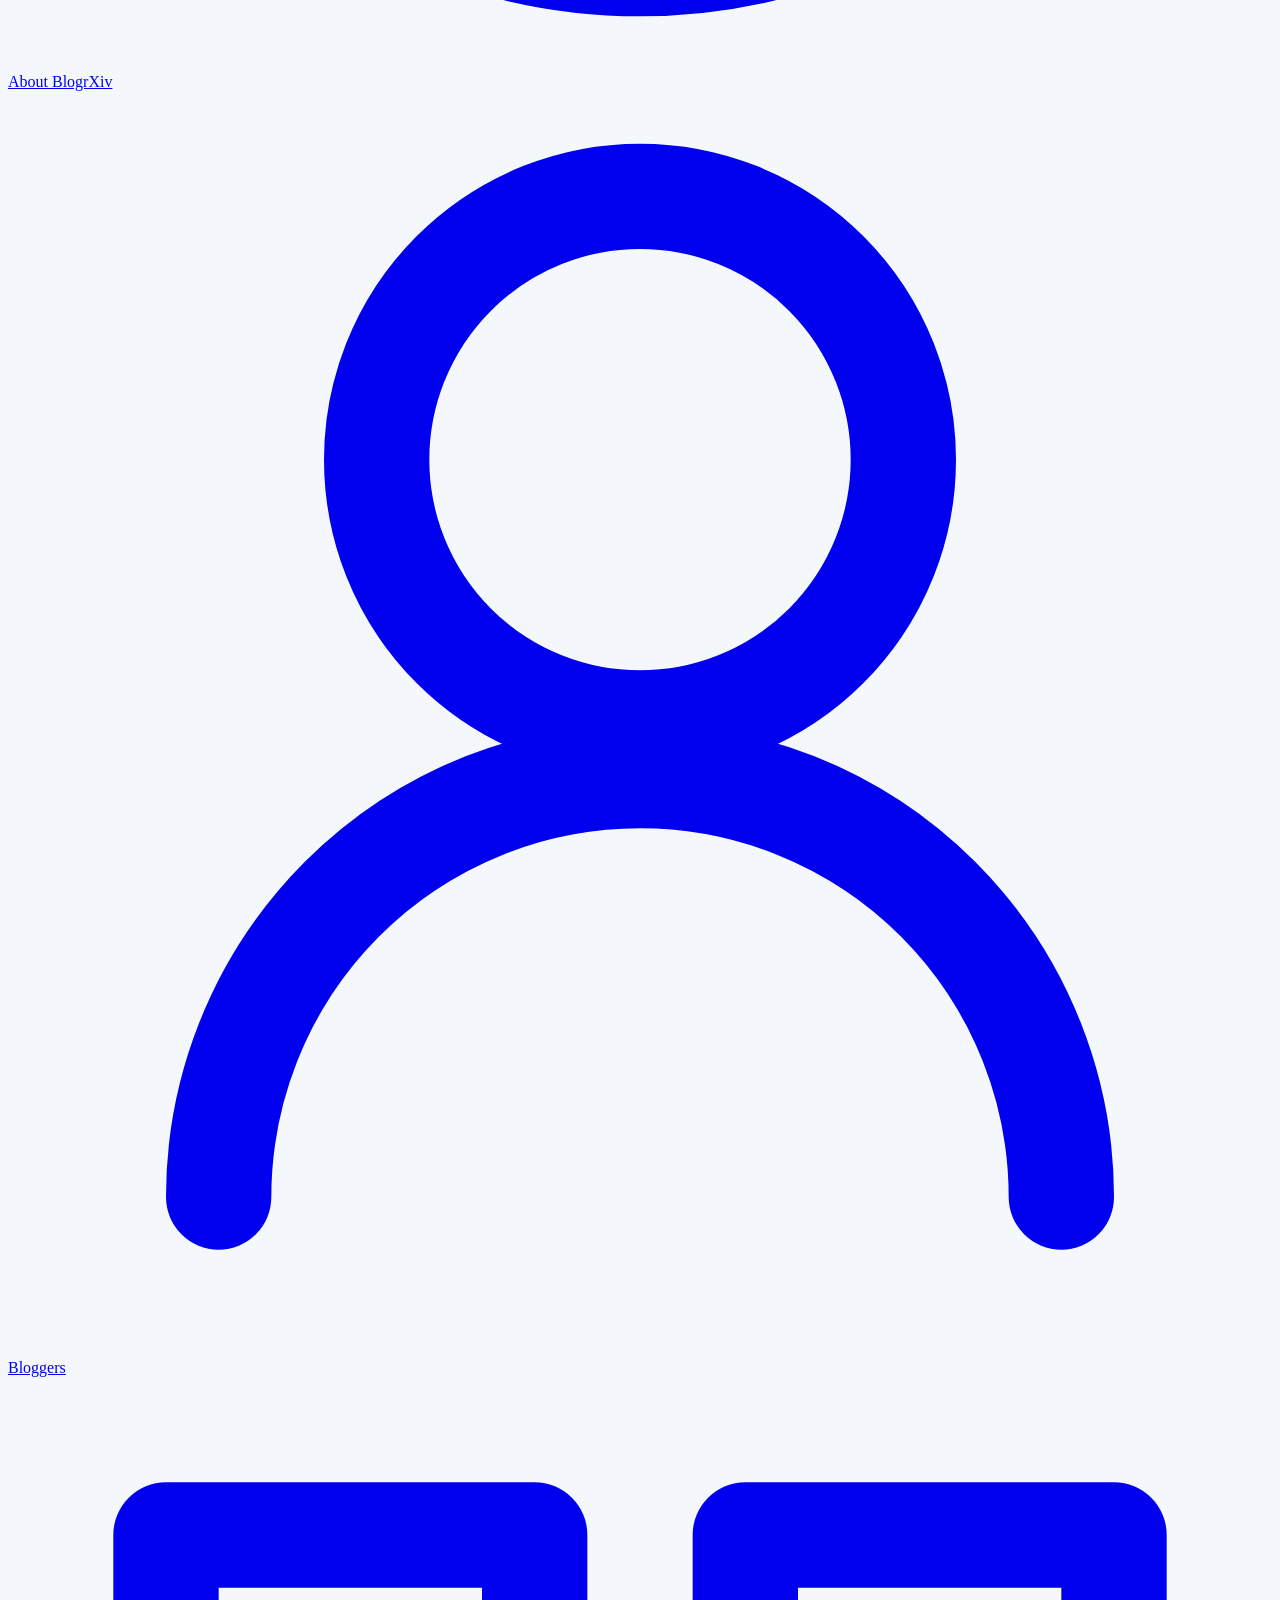
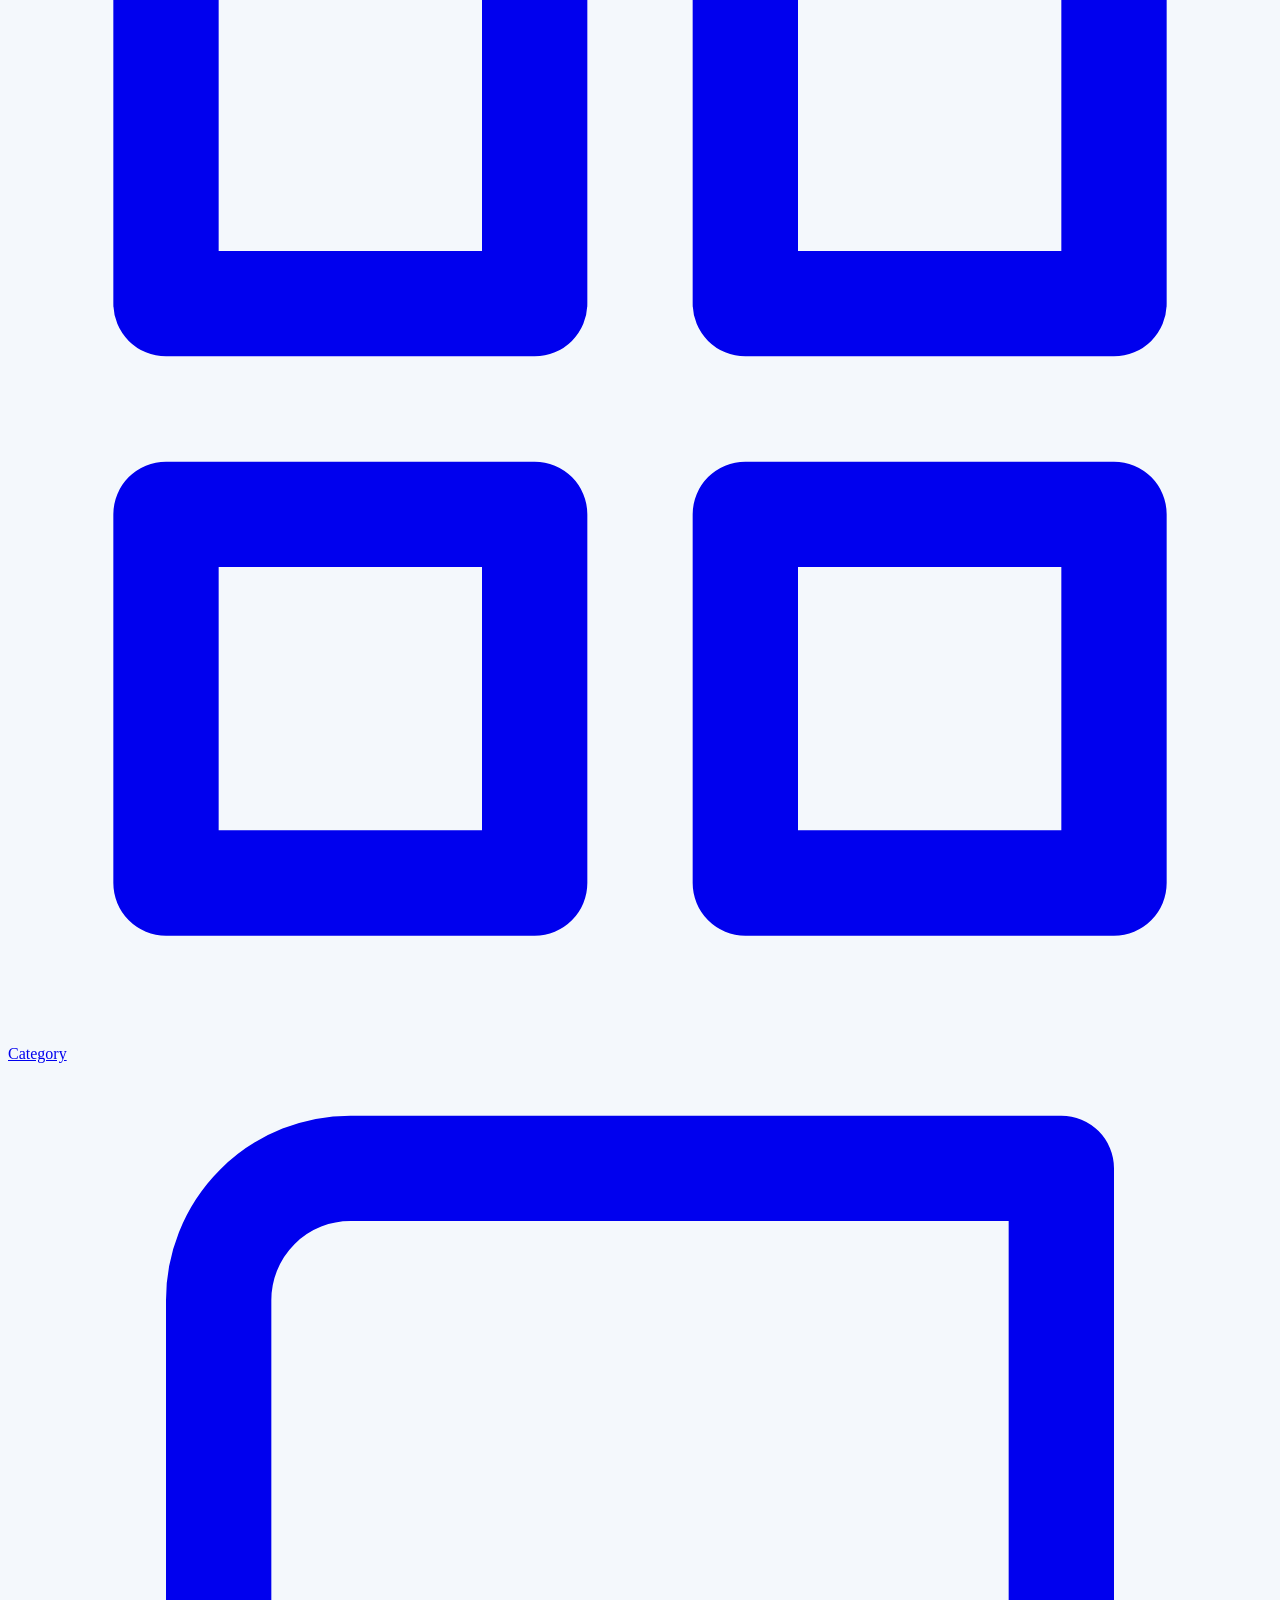
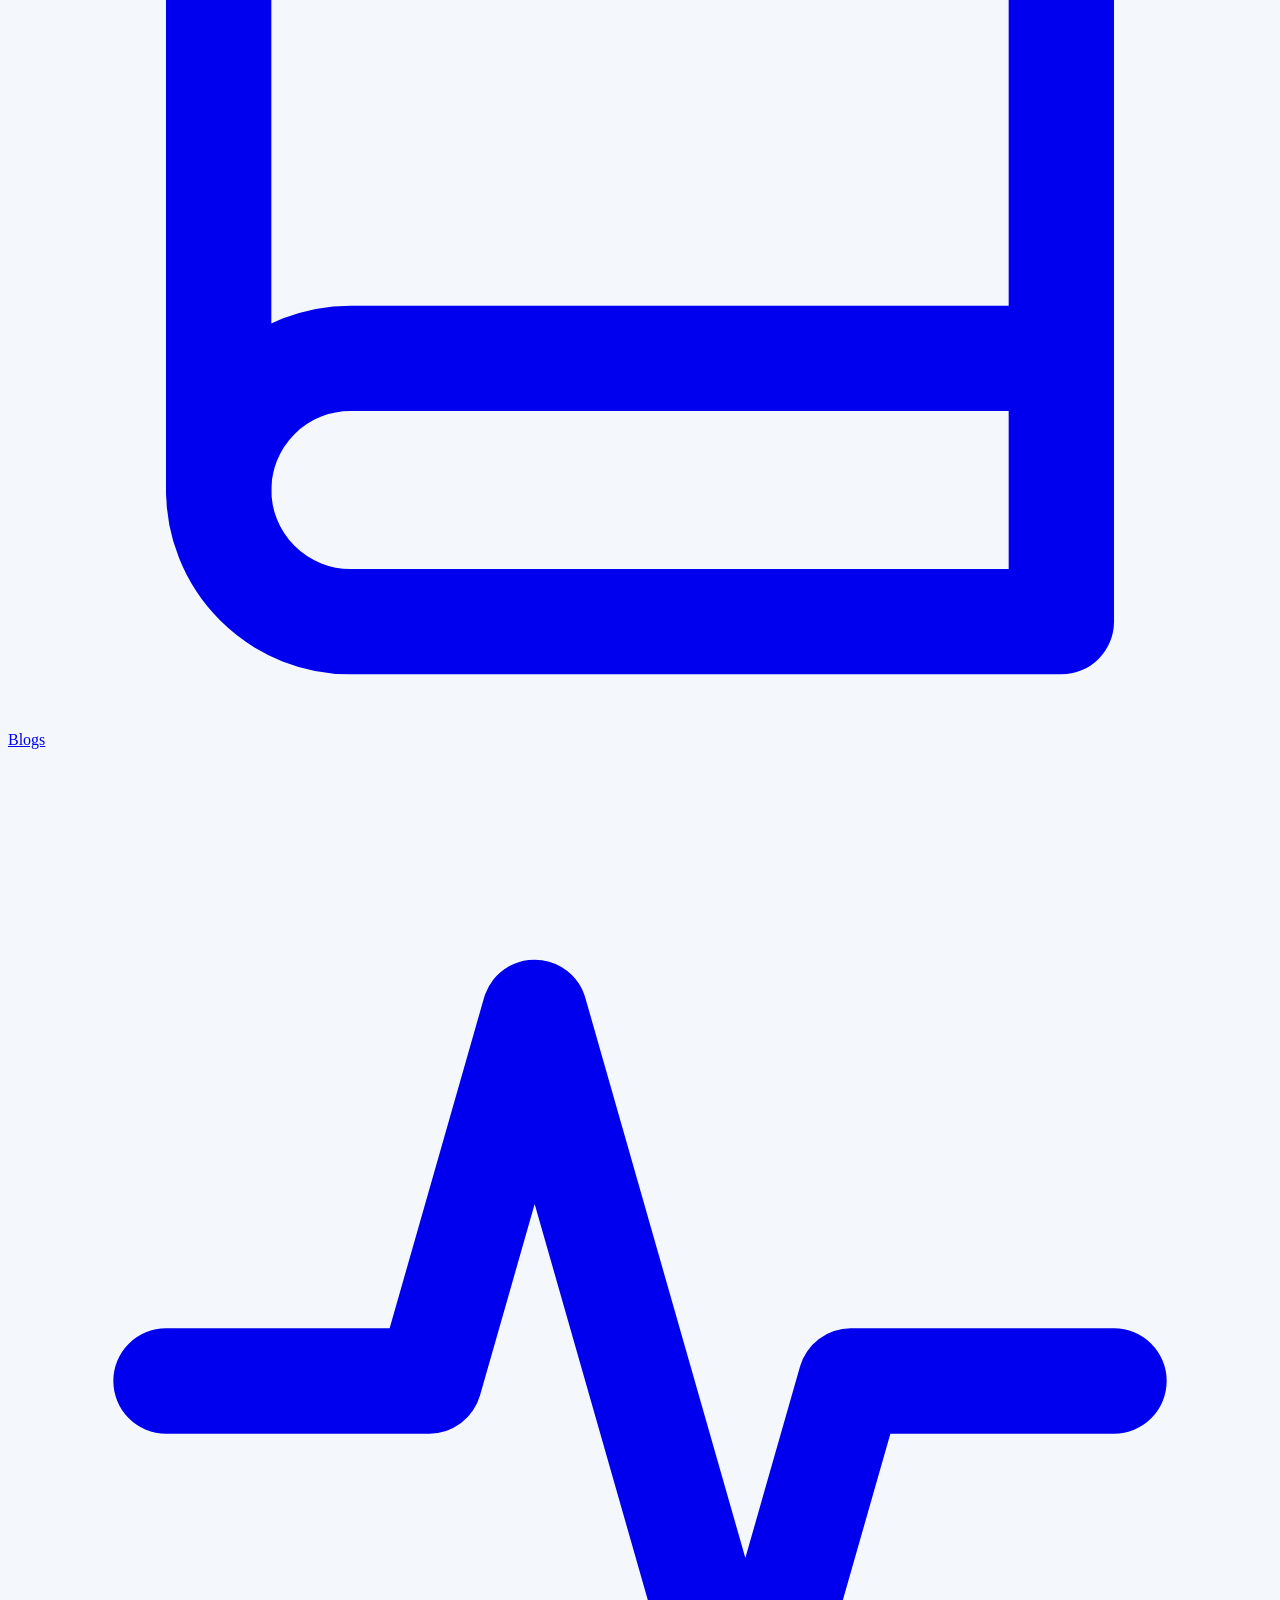
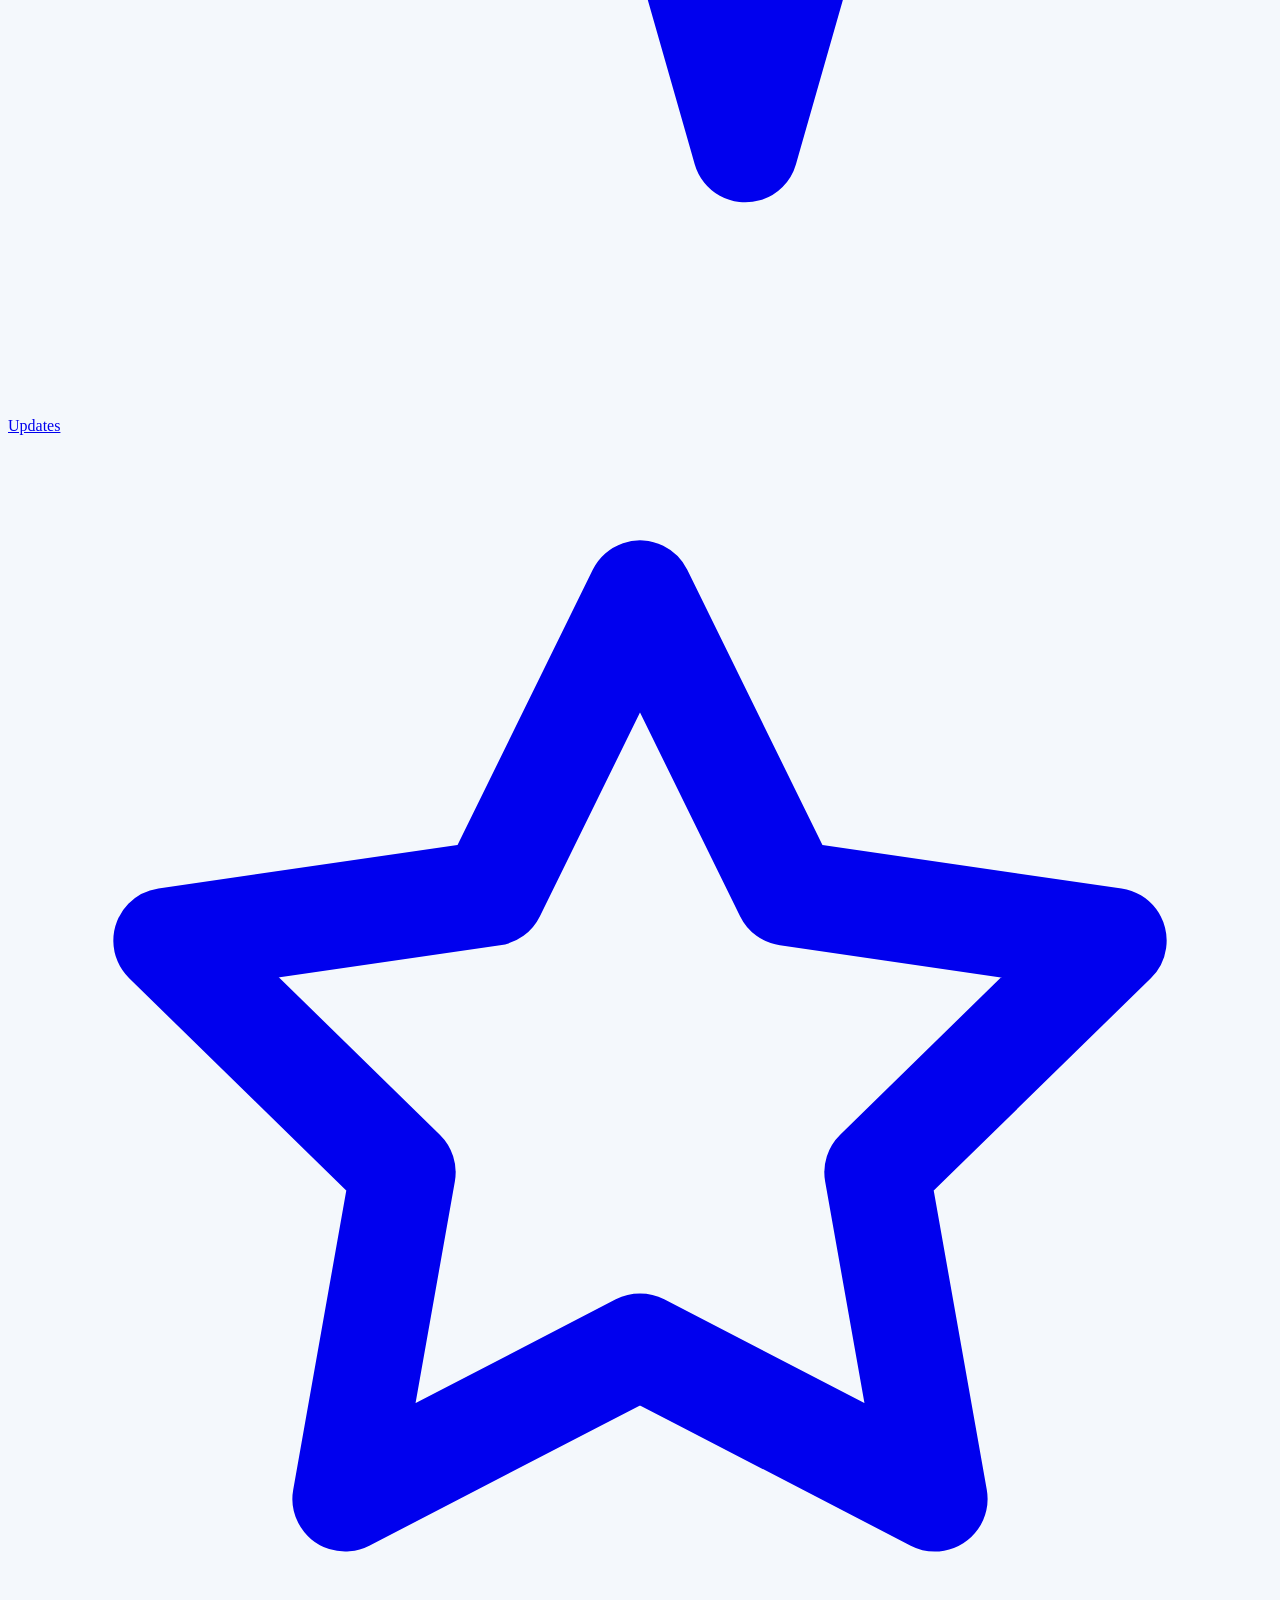
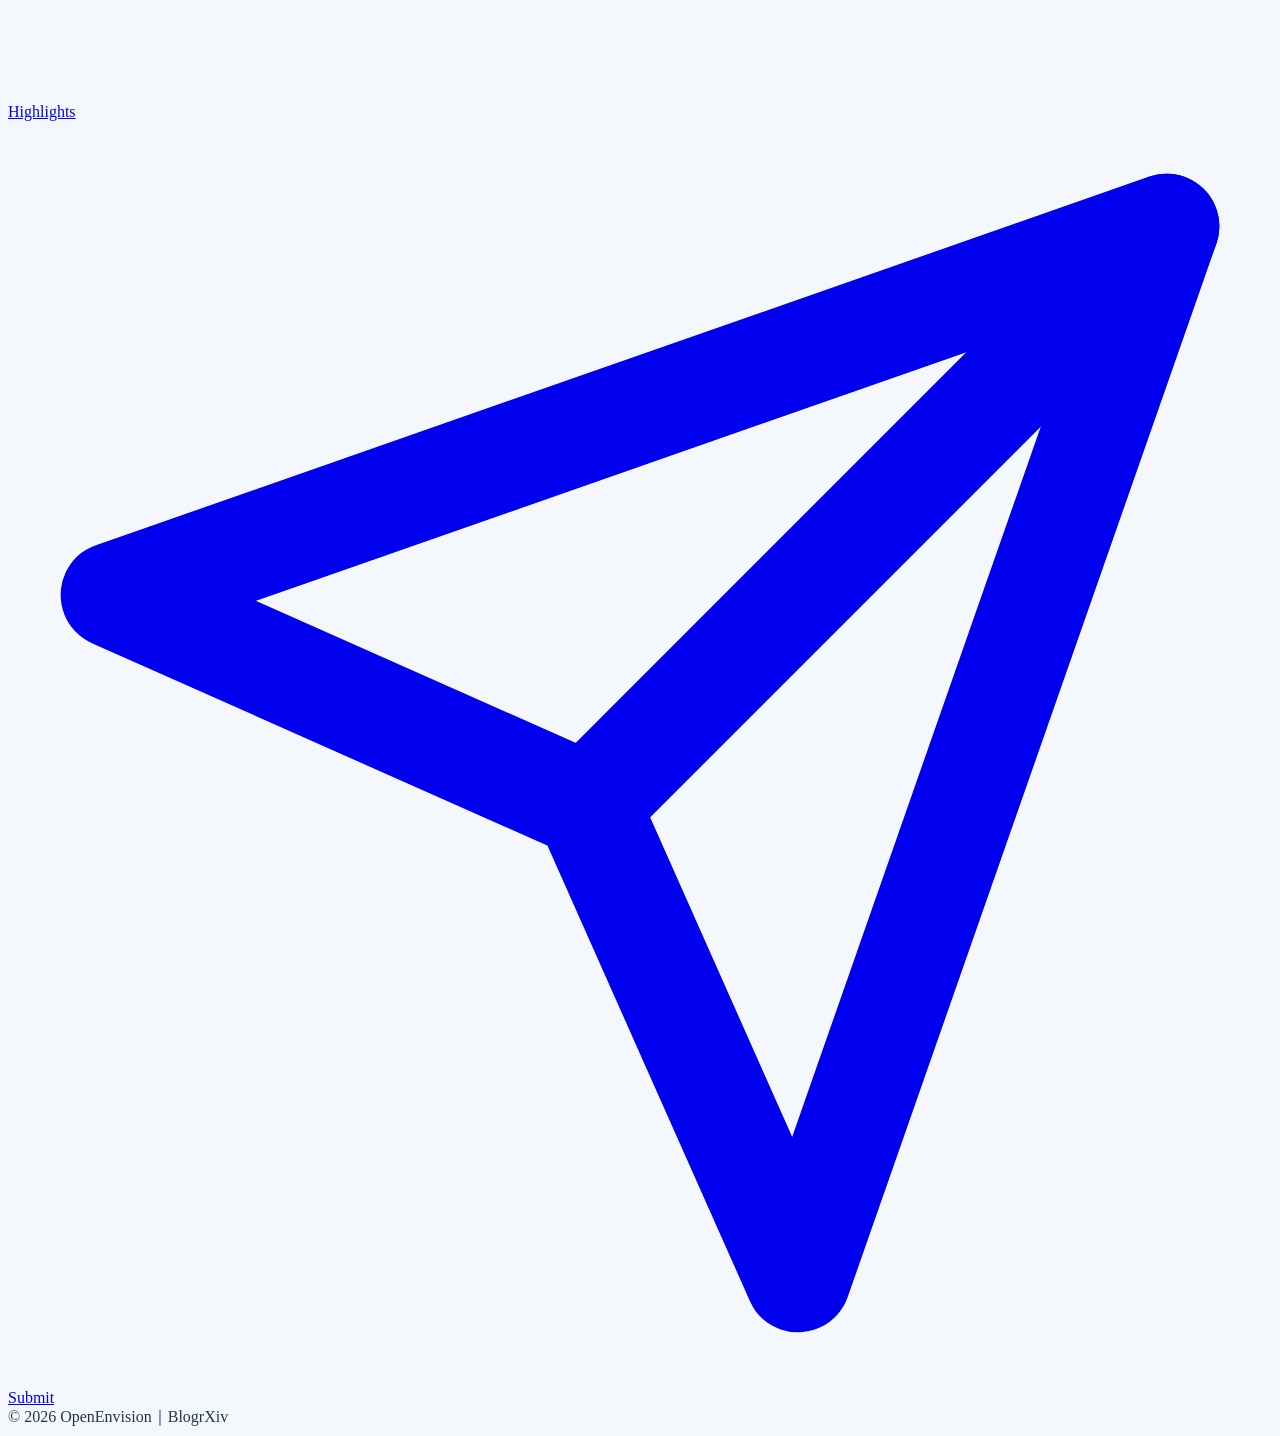
==== commit 3c314cb9: "Improve editorial taxonomy copy and add 93 high-quality index entries Rewrite category, about, help," ====
--- a/site/about.html
+++ b/site/about.html
@@ -4,7 +4,7 @@
     <meta charset="UTF-8">
     <meta name="viewport" content="width=device-width, initial-scale=1.0">
     <title>About BlogrXiv</title>
-    <meta name="description" content="About BlogrXiv - Funder: Juanxi Tian. Mission, vision, and message to the academic community.">
+    <meta name="description" content="About BlogrXiv: an editorially curated index of technical AI research writing. Founder: Juanxi Tian.">
     <link rel="preconnect" href="https://fonts.googleapis.com">
     <link rel="preconnect" href="https://fonts.gstatic.com" crossorigin>
     <link href="https://fonts.googleapis.com/css2?family=Inter:wght@300;400;500;600;700&family=JetBrains+Mono:wght@400;500&display=swap" rel="stylesheet">
@@ -64,7 +64,7 @@
         <div class="container">
             <header class="page-header">
                 <h1 class="page-title">About BlogrXiv</h1>
-                <p class="page-description">A letter to the academic community. Founder: Juanxi Tian.</p>
+                <p class="page-description">What the index is, how entries are chosen, and a letter from the founder, Juanxi Tian.</p>
             </header>
 
             <section class="blogs-section">
@@ -81,12 +81,16 @@
                             </p>
 
                             <p>
-                                BlogrXiv is a professional platform designed for scholars and research-minded readers to publish
-                                high-quality blog essays: precise in argument, faithful to sources, and readable by a wider audience.
-                                Our goal is to complement formal publications with narrative clarity—helping research be understood,
-                                discussed, and reused. To keep discovery scholarly, every entry is filed into an
-                                eleven-category <a href="categories.html" style="color: var(--primary-blue); text-decoration: none; font-weight: 600;">research taxonomy</a>—from
-                                Foundation Model to How to Research—with documented scope and boundaries.
+                                BlogrXiv is an editorially curated index of technical AI research writing. It is not a
+                                publishing CMS, a news feed, or a ranking of authors. Every public entry points at a
+                                canonical source and is placed in a taxonomy that a technical reader can search.
+                            </p>
+
+                            <p>
+                                BlogrXiv is a professional platform designed for scholars and research-minded readers to
+                                discover high-quality blog essays: precise in argument, faithful to sources, and readable
+                                beyond a specialist clique. The goal is to complement formal publications with narrative
+                                clarity — helping research be understood, compared, and reused.
                             </p>
 
                             <p><strong>What we stand for:</strong></p>
@@ -110,6 +114,46 @@
                                 <p style="margin: 0; color: var(--text-secondary);">Founder, OpenEnvision</p>
                             </div>
                         </div>
+                    </div>
+                </div>
+            </section>
+
+            <section class="blogs-section" aria-labelledby="whatTitle">
+                <h2 class="section-title" id="whatTitle" style="text-align:center; margin-bottom: 1.25rem;">What BlogrXiv is</h2>
+                <div class="research-card" style="padding: 1.5rem 2rem;">
+                    <div class="research-content" style="color: var(--text-secondary); line-height: 1.8;">
+                        <p>BlogrXiv is a curated discovery system for AI research blogs and technical essays; an auditable, source-linked index; and a taxonomy for navigating that writing by research concept rather than recency.</p>
+                        <p style="margin-top: 0.85rem;"><strong>It is not</strong> a paper mirror, a news feed, a leaderboard, a ranking of labs, or a general-purpose blog directory. Recommended links and original writing are pending until an editor accepts them and commits static metadata.</p>
+                    </div>
+                </div>
+            </section>
+
+            <section class="blogs-section" aria-labelledby="standardTitle">
+                <h2 class="section-title" id="standardTitle" style="text-align:center; margin-bottom: 1.25rem;">Editorial standard</h2>
+                <div class="research-card" style="padding: 1.5rem 2rem;">
+                    <div class="research-content">
+                        <ul style="color: var(--text-secondary); line-height: 1.8; padding-left: 1.25rem;">
+                            <li>The post teaches a mechanism, method, system behavior, evaluation, or research lesson.</li>
+                            <li>It is specific enough to support technical judgment, not generic commentary.</li>
+                            <li>Author, lab, or venue is identifiable; the canonical URL is preserved.</li>
+                            <li>The piece remains useful after the announcement cycle. Product landings and lab homepages are excluded.</li>
+                            <li>It can be placed in one of eleven categories without forcing a neighbor shelf.</li>
+                        </ul>
+                        <p style="color: var(--text-secondary); margin-top: 1rem;">Summaries are editorial. They do not replace the original article or reproduce substantial copyrighted text. See <a href="guidelines.html">Community Guidelines</a> and <a href="submit.html">Submit</a>.</p>
+                    </div>
+                </div>
+            </section>
+
+            <section class="blogs-section" aria-labelledby="citeTitle">
+                <h2 class="section-title" id="citeTitle" style="text-align:center; margin-bottom: 1.25rem;">How to cite</h2>
+                <div class="research-card" style="padding: 1.5rem 2rem;">
+                    <div class="research-content">
+                        <pre style="white-space: pre-wrap; color: var(--text-secondary); font-size: 0.92rem; line-height: 1.55; margin: 0;">@misc{openenvision_blogxiv_2026,
+  title        = {BlogrXiv},
+  author       = {{OpenEnvision}},
+  year         = {2026},
+  note         = {Curated research blog index}
+}</pre>
                     </div>
                 </div>
             </section>
@@ -125,7 +169,7 @@
                             <img src="assets/img/brand/blogrxiv.svg" alt="BlogrXiv" class="brand-logo" />
                         </a>
                     </div>
-                    <p class="footer-description">Discover, share, and explore amazing blogs across different domains.</p>
+                    <p class="footer-description">An editorially curated, source-linked index of technical AI research writing.</p>
                 </div>
                 <div class="footer-section">
                     <h3 class="footer-title">Platform</h3>
--- a/site/assets/css/academic-pages.css
+++ b/site/assets/css/academic-pages.css
@@ -0,0 +1,1010 @@
+/* Shared editorial treatment for every page except the homepage. */
+:root {
+    --page-paper: #f7f6f2;
+    --page-paper-deep: #efeee9;
+    --page-ink: #17202a;
+    --page-muted: #5d6670;
+    --page-rule: #d4d3cd;
+    --page-accent: #9f2f2f;
+    --page-navy: #17324d;
+    --page-serif: Georgia, "Times New Roman", serif;
+}
+
+[data-theme="dark"] {
+    --page-paper: #151719;
+    --page-paper-deep: #1d2023;
+    --page-ink: #ecebe6;
+    --page-muted: #aaa9a3;
+    --page-rule: #383b3d;
+    --page-accent: #d97971;
+    --page-navy: #bdd0e0;
+}
+
+body {
+    background: var(--page-paper);
+    color: var(--page-ink);
+    letter-spacing: 0;
+}
+
+body::before,
+body::after,
+.page-header::before,
+.footer::before,
+.blogs-section::before,
+.categories-section::before {
+    display: none !important;
+}
+
+h1,
+h2,
+h3,
+h4,
+h5,
+h6 {
+    color: var(--page-ink);
+    letter-spacing: 0;
+}
+
+.container,
+.nav-container {
+    width: min(100% - 48px, 1240px);
+    max-width: 1240px;
+    margin-inline: auto;
+    padding-inline: 0;
+}
+
+/* Shared navigation */
+.navbar {
+    position: sticky;
+    top: 0;
+    min-height: 70px;
+    border: 0;
+    border-bottom: 1px solid var(--page-rule);
+    background: color-mix(in srgb, var(--page-paper) 94%, transparent);
+    box-shadow: none;
+    backdrop-filter: blur(12px);
+}
+
+.navbar.navbar-scrolled {
+    min-height: 62px;
+    border-bottom-color: var(--page-ink);
+    background: color-mix(in srgb, var(--page-paper) 96%, transparent);
+    box-shadow: none;
+}
+
+.nav-container {
+    min-height: inherit;
+    gap: 28px;
+}
+
+.nav-brand {
+    width: auto;
+    min-width: 142px;
+}
+
+.brand-logo {
+    width: 142px;
+    height: 34px;
+    max-width: none;
+    object-fit: contain;
+    object-position: left center;
+}
+
+.nav-search {
+    max-width: 420px;
+}
+
+.search-container {
+    min-height: 40px;
+    border: 1px solid var(--page-rule);
+    border-radius: 3px;
+    background: transparent;
+    box-shadow: none;
+}
+
+.search-container:focus-within {
+    border-color: var(--page-navy);
+    box-shadow: 0 0 0 2px color-mix(in srgb, var(--page-navy) 12%, transparent);
+}
+
+.search-input {
+    color: var(--page-ink);
+    background: transparent;
+    font-size: 0.82rem;
+}
+
+.search-icon {
+    color: var(--page-muted);
+    stroke-width: 1.6;
+}
+
+.nav-actions {
+    gap: 8px;
+}
+
+.github-nav-link,
+.theme-toggle {
+    width: 38px;
+    height: 38px;
+    min-width: 38px;
+    border: 1px solid var(--page-rule);
+    border-radius: 3px;
+    color: var(--page-muted);
+    background: transparent;
+    box-shadow: none;
+}
+
+.github-nav-link:hover,
+.theme-toggle:hover {
+    border-color: var(--page-accent);
+    color: var(--page-accent);
+    background: transparent;
+    box-shadow: none;
+    transform: none;
+}
+
+.nav-actions .btn {
+    min-height: 38px;
+    padding: 0.58rem 0.85rem;
+}
+
+/* Type and commands */
+.btn {
+    min-height: 42px;
+    border-radius: 3px;
+    box-shadow: none;
+    font-size: 0.8rem;
+    font-weight: 600;
+    letter-spacing: 0;
+    transform: none;
+}
+
+.btn::before {
+    display: none;
+}
+
+.btn-primary {
+    border: 1px solid var(--page-navy);
+    background: var(--page-navy);
+    color: var(--page-paper);
+}
+
+[data-theme="dark"] .btn-primary {
+    color: #151719;
+}
+
+.btn-primary:hover {
+    border-color: var(--page-accent);
+    background: var(--page-accent);
+    box-shadow: none;
+    transform: none;
+}
+
+.btn-secondary,
+.btn-outline {
+    border: 1px solid var(--page-rule);
+    background: transparent;
+    color: var(--page-ink);
+}
+
+.btn-secondary:hover,
+.btn-outline:hover {
+    border-color: var(--page-accent);
+    background: transparent;
+    color: var(--page-accent);
+    box-shadow: none;
+    transform: none;
+}
+
+.gradient-text,
+.section-title {
+    color: var(--page-ink);
+    background: none;
+    -webkit-text-fill-color: currentColor;
+}
+
+/* Page masthead */
+.explore-page,
+.categories-page,
+.authors-page,
+.blog-manager {
+    min-height: 70vh;
+    padding-top: 0;
+    margin-top: 0;
+}
+
+.page-header {
+    margin: 0 0 42px;
+    padding: 72px 0 42px;
+    border-bottom: 1px solid var(--page-ink);
+    background: transparent;
+    text-align: left;
+}
+
+.page-title {
+    max-width: 900px;
+    margin: 0 0 16px;
+    color: var(--page-ink);
+    font-family: var(--page-serif);
+    font-size: clamp(2.8rem, 6vw, 4.7rem);
+    font-weight: 600;
+    line-height: 1.02;
+}
+
+.page-description {
+    max-width: 720px;
+    margin: 0;
+    color: var(--page-muted);
+    font-family: var(--page-serif);
+    font-size: 1.08rem;
+    line-height: 1.6;
+}
+
+.section-title,
+.blogs-header h2,
+.related-blogs h2,
+.comments-section h2,
+.preview-section h2 {
+    font-family: var(--page-serif);
+    font-weight: 600;
+    letter-spacing: 0;
+}
+
+.section-description {
+    color: var(--page-muted);
+    font-family: var(--page-serif);
+}
+
+/* Filters and compact statistics */
+.filters-section {
+    margin-bottom: 34px;
+    padding: 18px;
+    border: 1px solid var(--page-rule);
+    border-radius: 3px;
+    background: var(--page-paper-deep);
+    box-shadow: none;
+}
+
+.filter-group label {
+    color: var(--page-muted);
+    font-family: var(--font-mono);
+    font-size: 0.64rem;
+    font-weight: 500;
+    text-transform: uppercase;
+}
+
+.filter-select,
+.form-group input,
+.form-group textarea,
+.form-group select,
+.comment-input,
+.tags-input {
+    border: 1px solid var(--page-rule);
+    border-radius: 3px;
+    color: var(--page-ink);
+    background: var(--page-paper);
+    box-shadow: none;
+}
+
+.filter-select:focus,
+.form-group input:focus,
+.form-group textarea:focus,
+.form-group select:focus,
+.comment-input:focus,
+.tags-input:focus {
+    border-color: var(--page-navy);
+    box-shadow: 0 0 0 2px color-mix(in srgb, var(--page-navy) 12%, transparent);
+}
+
+.stats-section {
+    display: grid;
+    grid-template-columns: repeat(4, minmax(0, 1fr));
+    gap: 0;
+    margin-bottom: 44px;
+    border-top: 1px solid var(--page-rule);
+    border-left: 1px solid var(--page-rule);
+}
+
+.stat-card {
+    padding: 20px;
+    border: 0;
+    border-right: 1px solid var(--page-rule);
+    border-bottom: 1px solid var(--page-rule);
+    border-radius: 0;
+    background: transparent;
+    box-shadow: none;
+}
+
+.stat-number {
+    color: var(--page-ink);
+    font-family: var(--page-serif);
+    font-size: 2rem;
+    font-weight: 600;
+}
+
+.stat-label {
+    color: var(--page-muted);
+    font-family: var(--font-mono);
+    font-size: 0.61rem;
+    text-transform: uppercase;
+}
+
+.blogs-header {
+    padding-bottom: 18px;
+    border-bottom: 1px solid var(--page-ink);
+}
+
+.view-toggle {
+    padding: 3px;
+    border: 1px solid var(--page-rule);
+    border-radius: 3px;
+    background: var(--page-paper-deep);
+}
+
+.view-btn {
+    border-radius: 2px;
+    color: var(--page-muted);
+}
+
+.view-btn.active {
+    color: var(--page-paper);
+    background: var(--page-navy);
+}
+
+/* Article index cards */
+.blogs-grid {
+    gap: 18px;
+}
+
+.blog-card,
+.blog-list-item {
+    border: 1px solid var(--page-rule);
+    border-radius: 3px;
+    background: transparent;
+    box-shadow: none;
+}
+
+.blog-card::before,
+.blog-list-item::before {
+    display: none;
+}
+
+.blog-card:hover,
+.blog-list-item:hover {
+    border-color: var(--page-ink);
+    background: var(--page-paper-deep);
+    box-shadow: none;
+    transform: none;
+}
+
+.blog-image {
+    background: var(--page-paper-deep);
+}
+
+.blog-cover-image {
+    filter: saturate(0.72) contrast(0.97);
+}
+
+.blog-card:hover .blog-cover-image {
+    filter: saturate(0.92) contrast(1);
+    transform: scale(1.015);
+}
+
+.blog-source-pill {
+    border-radius: 2px;
+    background: color-mix(in srgb, var(--page-paper) 94%, transparent);
+    color: var(--page-ink);
+    font-family: var(--font-mono);
+    font-size: 0.58rem;
+    font-weight: 500;
+    text-transform: uppercase;
+}
+
+.blog-meta {
+    color: var(--page-muted);
+    font-family: var(--font-mono);
+    font-size: 0.62rem;
+}
+
+.blog-category {
+    border-radius: 2px;
+    background: transparent;
+    color: var(--page-accent);
+}
+
+.blog-title {
+    font-family: var(--page-serif);
+    font-size: 1.32rem;
+    font-weight: 600;
+    line-height: 1.3;
+}
+
+.blog-excerpt {
+    color: var(--page-muted);
+    font-family: var(--page-serif);
+    line-height: 1.6;
+}
+
+.blog-footer {
+    padding-top: 14px;
+    border-top: 1px solid var(--page-rule);
+}
+
+.author-avatar {
+    border: 1px solid var(--page-rule);
+    box-shadow: none;
+    filter: grayscale(0.35);
+}
+
+.blog-source-link,
+.category-link {
+    color: var(--page-accent);
+}
+
+/* Taxonomy cards */
+.categories-section,
+.authors-section,
+.blogs-section {
+    padding-bottom: 76px;
+}
+
+.categories-grid {
+    gap: 18px;
+}
+
+.category-card {
+    border: 1px solid var(--page-rule);
+    border-radius: 3px;
+    background: transparent;
+    box-shadow: none;
+}
+
+.category-card::before {
+    display: none;
+}
+
+.category-card:hover {
+    border-color: var(--page-ink);
+    background: var(--page-paper-deep);
+    box-shadow: none;
+    transform: none;
+}
+
+.category-icon,
+.research-icon {
+    border: 1px solid var(--page-rule);
+    border-radius: 3px;
+    color: var(--page-accent);
+    background: transparent;
+    box-shadow: none;
+}
+
+.category-icon svg,
+.research-icon svg {
+    stroke-width: 1.5;
+}
+
+.category-title,
+.research-title {
+    color: var(--page-ink);
+    background: none;
+    -webkit-text-fill-color: currentColor;
+    font-family: var(--page-serif);
+    font-weight: 600;
+    letter-spacing: 0;
+}
+
+.category-description,
+.research-description {
+    color: var(--page-muted);
+    font-family: var(--page-serif);
+    line-height: 1.6;
+}
+
+.taxonomy-panel {
+    margin: 0 0 2.75rem;
+    padding: 1.7rem 1.85rem 1.45rem;
+    border: 1px solid var(--page-rule);
+    background: color-mix(in srgb, var(--page-paper-deep) 78%, transparent);
+}
+
+.taxonomy-panel-kicker {
+    margin: 0 0 0.35rem;
+    color: var(--page-accent);
+    font-size: 0.72rem;
+    font-weight: 600;
+    letter-spacing: 0.14em;
+    text-transform: uppercase;
+}
+
+.taxonomy-panel h2 {
+    margin: 0 0 0.7rem;
+    font-family: var(--page-serif);
+    font-size: 1.55rem;
+    font-weight: 600;
+}
+
+.taxonomy-panel > p {
+    max-width: 74ch;
+    margin: 0 0 1.2rem;
+    color: var(--page-muted);
+    line-height: 1.65;
+}
+
+.taxonomy-rule-grid {
+    display: grid;
+    grid-template-columns: repeat(auto-fit, minmax(250px, 1fr));
+    gap: 0.95rem 1.35rem;
+}
+
+.taxonomy-rule {
+    margin: 0;
+}
+
+.taxonomy-rule dt {
+    margin: 0 0 0.22rem;
+    font-size: 0.94rem;
+    font-weight: 600;
+}
+
+.taxonomy-rule dd {
+    margin: 0;
+    color: var(--page-muted);
+    font-size: 0.84rem;
+    line-height: 1.55;
+}
+
+.category-boundary {
+    margin: -0.35rem 0 1rem;
+    color: var(--page-muted);
+    font-size: 0.78rem;
+    line-height: 1.5;
+    max-width: 46ch;
+}
+
+.category-tags .tag,
+.blog-tags .tag,
+.author-card .tag {
+    border: 1px solid var(--page-rule);
+    border-radius: 2px;
+    color: var(--page-muted);
+    background: transparent;
+    font-size: 0.65rem;
+}
+
+/* Authors and informational cards */
+.authors-grid,
+.research-cards,
+.feedback-grid {
+    gap: 18px;
+}
+
+.author-card,
+.research-card {
+    border: 1px solid var(--page-rule);
+    border-radius: 3px;
+    background: transparent;
+    box-shadow: none;
+}
+
+.author-card::before,
+.research-card::before {
+    display: none;
+}
+
+.author-card:hover,
+.research-card:hover {
+    border-color: var(--page-ink);
+    background: var(--page-paper-deep);
+    box-shadow: none;
+    transform: none;
+}
+
+.author-name,
+.author-title {
+    color: var(--page-ink);
+    font-family: var(--page-serif);
+    font-weight: 600;
+}
+
+.author-institution,
+.author-bio {
+    color: var(--page-muted);
+    font-family: var(--page-serif);
+}
+
+.author-stats {
+    border-top: 1px solid var(--page-rule);
+    border-bottom: 1px solid var(--page-rule);
+    border-radius: 0;
+    background: transparent;
+}
+
+/* Authors: keep repeated content bands aligned across each desktop row. */
+.authors-page .authors-grid {
+    grid-template-columns: repeat(3, minmax(0, 1fr));
+    align-items: stretch;
+}
+
+.authors-page .author-card {
+    height: 100%;
+    display: flex;
+    flex-direction: column;
+}
+
+.authors-page .author-header {
+    height: 112px;
+    flex: 0 0 112px;
+    align-items: flex-start;
+    overflow: hidden;
+}
+
+.authors-page .author-bio {
+    height: 132px;
+    flex: 0 0 132px;
+    overflow: hidden;
+}
+
+.authors-page .author-bio p {
+    display: -webkit-box;
+    margin: 0;
+    overflow: hidden;
+    -webkit-box-orient: vertical;
+    -webkit-line-clamp: 5;
+}
+
+.authors-page .author-tags {
+    height: 72px;
+    flex: 0 0 72px;
+    align-content: flex-start;
+    align-items: flex-start;
+    gap: 7px;
+    overflow: hidden;
+}
+
+.authors-page .author-card .author-tags .tag {
+    min-height: 28px;
+    display: inline-flex;
+    align-items: center;
+    padding: 5px 10px;
+    border: 1px solid color-mix(in srgb, #2f6f63 34%, var(--page-rule));
+    border-radius: 5px;
+    background: color-mix(in srgb, #2f6f63 11%, transparent);
+    color: #2f6f63;
+    font-family: "Inter", system-ui, sans-serif;
+    font-size: 0.7rem;
+    font-weight: 600;
+    line-height: 1.2;
+}
+
+.authors-page .author-stats {
+    height: 96px;
+    flex: 0 0 96px;
+}
+
+.authors-page .author-recent {
+    height: 152px;
+    flex: 0 0 152px;
+    margin-bottom: var(--spacing-lg);
+    overflow: hidden;
+}
+
+.authors-page .author-actions {
+    margin-top: auto;
+}
+
+[data-theme="dark"] .authors-page .author-card .author-tags .tag {
+    border-color: color-mix(in srgb, #80c7b7 38%, var(--page-rule));
+    background: color-mix(in srgb, #80c7b7 12%, transparent);
+    color: #9ad7ca;
+}
+
+@media (max-width: 1180px) {
+    .authors-page .authors-grid {
+        grid-template-columns: repeat(2, minmax(0, 1fr));
+    }
+}
+
+@media (max-width: 760px) {
+    .authors-page .authors-grid {
+        grid-template-columns: 1fr;
+    }
+
+    .authors-page .author-header,
+    .authors-page .author-bio,
+    .authors-page .author-tags,
+    .authors-page .author-stats,
+    .authors-page .author-recent {
+        height: auto;
+        flex-basis: auto;
+        min-height: 0;
+        overflow: visible;
+    }
+
+    .authors-page .author-bio p {
+        display: block;
+        overflow: visible;
+    }
+}
+
+/* Long-form and blog detail */
+.blog-detail-container {
+    max-width: 980px;
+    margin-inline: auto;
+    padding-top: 48px;
+}
+
+.breadcrumb {
+    color: var(--page-muted);
+    font-family: var(--font-mono);
+    font-size: 0.68rem;
+}
+
+.blog-header {
+    padding-bottom: 34px;
+    border-bottom: 1px solid var(--page-ink);
+}
+
+.blog-header .blog-title {
+    width: 100%;
+    max-width: none;
+    color: var(--page-ink);
+    font-family: var(--page-serif);
+    font-size: clamp(1.8rem, 4.5vw, 2.5rem);
+    font-weight: 600;
+    line-height: 1.05;
+    text-wrap: wrap;
+    overflow-wrap: break-word;
+    word-break: normal;
+    -webkit-hyphens: manual;
+    hyphens: manual;
+}
+
+.blog-header .blog-excerpt {
+    font-size: 1.1rem;
+}
+
+.blog-author-info,
+.blog-actions {
+    border-color: var(--page-rule);
+    background: transparent;
+}
+
+.blog-content,
+.content-placeholder {
+    color: var(--page-ink);
+    font-family: var(--page-serif);
+    font-size: 1.03rem;
+    line-height: 1.75;
+}
+
+.blog-content h2,
+.blog-content h3,
+.content-placeholder h2,
+.content-placeholder h3 {
+    font-family: var(--page-serif);
+    font-weight: 600;
+}
+
+.related-blogs,
+.comments-section {
+    border-top: 1px solid var(--page-ink);
+}
+
+.comment-form,
+.comment-item {
+    border: 1px solid var(--page-rule);
+    border-radius: 3px;
+    background: transparent;
+    box-shadow: none;
+}
+
+/* Manager form */
+.blog-manager .page-header {
+    margin-top: 0;
+}
+
+.form-container,
+.preview-blog {
+    border: 1px solid var(--page-rule) !important;
+    border-radius: 3px !important;
+    background: transparent !important;
+    box-shadow: none !important;
+}
+
+.form-group label {
+    color: var(--page-muted);
+    font-family: var(--font-mono);
+    font-size: 0.65rem;
+    text-transform: uppercase;
+}
+
+.tag-preview {
+    border: 1px solid var(--page-rule);
+    border-radius: 2px;
+    color: var(--page-muted);
+    background: transparent;
+}
+
+/* Footer */
+.footer {
+    padding-top: 62px;
+    border-top: 1px solid var(--page-rule);
+    background: var(--page-paper);
+    color: var(--page-ink);
+}
+
+.footer-content {
+    gap: 42px;
+}
+
+.footer-description,
+.footer-links a,
+.footer-contribute-note,
+.footer-copyright,
+.footer-legal a {
+    color: var(--page-muted);
+}
+
+.footer-title {
+    color: var(--page-ink);
+    font-family: var(--font-mono);
+    font-size: 0.65rem;
+    font-weight: 500;
+    text-transform: uppercase;
+}
+
+.footer-links a:hover,
+.footer-legal a:hover {
+    color: var(--page-accent);
+}
+
+.footer-action-link {
+    border: 1px solid var(--page-rule);
+    border-radius: 3px;
+    color: var(--page-ink);
+    background: transparent;
+    box-shadow: none;
+}
+
+.footer-action-link:hover {
+    border-color: var(--page-accent);
+    color: var(--page-accent);
+    background: transparent;
+    box-shadow: none;
+    transform: none;
+}
+
+.footer-action-icon {
+    border-radius: 2px;
+    color: var(--page-accent);
+    background: var(--page-paper-deep) !important;
+}
+
+.footer-bottom {
+    border-top: 1px solid var(--page-rule);
+}
+
+.visitor-map,
+.loading-overlay {
+    display: none !important;
+}
+
+@media (max-width: 1024px) {
+    .nav-container {
+        gap: 16px;
+    }
+
+    .nav-search {
+        max-width: 300px;
+    }
+
+    .stats-section {
+        grid-template-columns: repeat(2, minmax(0, 1fr));
+    }
+}
+
+@media (max-width: 768px) {
+    .container,
+    .nav-container {
+        width: min(100% - 32px, 1240px);
+    }
+
+    .navbar,
+    .navbar.navbar-scrolled {
+        min-height: 0;
+    }
+
+    .nav-container {
+        width: 100%;
+        max-width: 100%;
+        padding: 12px 16px;
+        align-items: start;
+        overflow: visible;
+    }
+
+    .nav-brand {
+        min-width: 0;
+    }
+
+    .brand-logo {
+        width: 126px;
+    }
+
+    .nav-actions {
+        width: 100%;
+        max-width: none;
+        align-self: stretch;
+    }
+
+    .nav-search {
+        width: 100%;
+        max-width: none;
+    }
+
+    .page-header {
+        padding: 54px 0 34px;
+    }
+
+    .page-title {
+        font-size: clamp(2.5rem, 13vw, 3.7rem);
+    }
+
+    .filters-section {
+        padding: 14px;
+    }
+
+    .stats-section {
+        grid-template-columns: repeat(2, minmax(0, 1fr));
+    }
+
+    .categories-section,
+    .authors-section,
+    .blogs-section {
+        padding-bottom: 58px;
+    }
+
+    .blog-detail-container {
+        padding-top: 28px;
+    }
+
+    .footer-content {
+        text-align: left;
+    }
+
+    .footer-actions,
+    .footer-contribute-note {
+        max-width: none;
+        margin-inline: 0;
+    }
+}
+
+@media (max-width: 480px) {
+    .nav-actions .btn {
+        font-size: 0.72rem;
+    }
+
+    .stats-section {
+        grid-template-columns: 1fr 1fr;
+    }
+
+    .stat-card {
+        padding: 16px 12px;
+    }
+
+    .footer-legal {
+        justify-content: flex-start;
+        flex-wrap: wrap;
+    }
+}
+
+@media (prefers-reduced-motion: reduce) {
+    .blog-card,
+    .blog-list-item,
+    .category-card,
+    .author-card,
+    .research-card,
+    .blog-cover-image {
+        transition: none;
+    }
+}
--- a/site/assets/css/unified-palette.css
+++ b/site/assets/css/unified-palette.css
@@ -316,142 +316,39 @@
     color: var(--unified-on-accent);
 }
 
-/* Taxonomy page: classification notes panel above the category grid. */
-.categories-page .taxonomy-intro {
-    margin: 0 0 42px;
-    padding: 26px 28px;
-    border: 1px solid var(--unified-border);
-    border-left: 3px solid var(--unified-accent);
-    border-radius: 8px;
-    background: var(--unified-surface);
-    box-shadow: var(--unified-shadow-sm), var(--unified-shadow-inset);
-}
-
-.categories-page .taxonomy-intro-title {
-    margin: 0 0 16px;
-    color: var(--unified-text);
-    font-family: var(--page-serif);
-    font-size: 1.35rem;
-    font-weight: 600;
-}
-
-.categories-page .taxonomy-notes {
-    display: grid;
-    grid-template-columns: repeat(2, minmax(0, 1fr));
-    gap: 14px 32px;
-    margin: 0;
-    padding: 0;
-    list-style: none;
-}
-
-.categories-page .taxonomy-notes li {
-    position: relative;
-    padding-left: 20px;
-    color: var(--unified-muted);
-    font-family: var(--page-serif);
-    font-size: 0.95rem;
-    line-height: 1.62;
-}
-
-.categories-page .taxonomy-notes li::before {
-    content: "\00a7";
-    position: absolute;
-    left: 0;
-    color: var(--unified-accent);
-    font-family: var(--page-serif);
-}
-
-.categories-page .taxonomy-notes li strong {
-    color: var(--unified-text);
-}
-
 /* Categories page: softer topic chips and a readable low-emphasis action. */
-.categories-page .categories-section .categories-grid {
-    grid-template-columns: repeat(auto-fill, minmax(340px, 1fr));
-    align-items: stretch;
-}
-
 .categories-page .categories-section .category-card {
-    display: flex;
-    align-items: stretch;
-    flex-direction: column;
-    padding: 28px 28px 26px;
-    border-radius: 8px;
-    text-align: left;
-}
-
-.categories-page .categories-section .category-head {
+    min-height: 520px;
     display: flex;
     align-items: center;
-    gap: 16px;
-    width: 100%;
-    margin-bottom: 18px;
+    flex-direction: column;
+    padding: 30px 28px 26px;
+    border-radius: 8px;
 }
 
 .categories-page .categories-section .category-icon {
-    margin-bottom: 0;
-    flex: 0 0 auto;
+    margin-bottom: 22px;
     border-color: var(--unified-border);
     border-radius: 8px;
     background: color-mix(in srgb, var(--unified-accent-soft) 58%, transparent);
 }
 
 .categories-page .categories-section .category-title {
-    margin-bottom: 4px;
-}
-
-.categories-page .categories-section .category-count {
-    margin: 0;
-    color: var(--unified-muted);
-    font-family: var(--font-mono);
-    font-size: 0.62rem;
-    font-weight: 500;
-    letter-spacing: 0.05em;
-    text-transform: uppercase;
-}
-
-.categories-page .categories-section .category-count:empty {
-    display: none;
+    margin-bottom: 10px;
 }
 
 .categories-page .categories-section .category-description {
-    width: 100%;
-    max-width: none;
-    margin-bottom: 16px;
-    font-size: 0.95rem;
-}
-
-.categories-page .categories-section .category-boundary {
-    width: 100%;
-    margin: 0 0 18px;
-    padding: 10px 14px;
-    border-left: 2px solid color-mix(in srgb, var(--unified-accent) 45%, transparent);
-    border-radius: 0 6px 6px 0;
-    background: color-mix(in srgb, var(--unified-accent-soft) 45%, transparent);
-    color: var(--unified-muted);
-    font-family: var(--page-serif);
-    font-size: 0.88rem;
-    line-height: 1.55;
-}
-
-.categories-page .categories-section .category-boundary-label {
-    display: block;
-    margin-bottom: 3px;
-    color: var(--unified-accent);
-    font-family: var(--font-mono);
-    font-size: 0.6rem;
-    font-weight: 500;
-    letter-spacing: 0.08em;
-    text-transform: uppercase;
+    min-height: 4.8em;
+    max-width: 46ch;
+    margin-bottom: 12px;
 }
 
 .categories-page .categories-section .category-tags {
-    min-height: 0;
+    min-height: 64px;
     display: flex;
-    flex-wrap: wrap;
     align-content: flex-start;
     align-items: flex-start;
-    justify-content: flex-start;
+    justify-content: center;
     gap: 7px;
     width: 100%;
     margin: 0 0 22px;
@@ -528,20 +425,6 @@
     color: var(--unified-accent);
 }
 
-@media (max-width: 768px) {
-    .categories-page .taxonomy-intro {
-        padding: 22px 20px;
-    }
-
-    .categories-page .taxonomy-notes {
-        grid-template-columns: 1fr;
-    }
-
-    .categories-page .categories-section .categories-grid {
-        grid-template-columns: 1fr;
-    }
-}
-
 @media (max-width: 480px) {
     .categories-page .categories-section .category-card {
         min-height: 0;
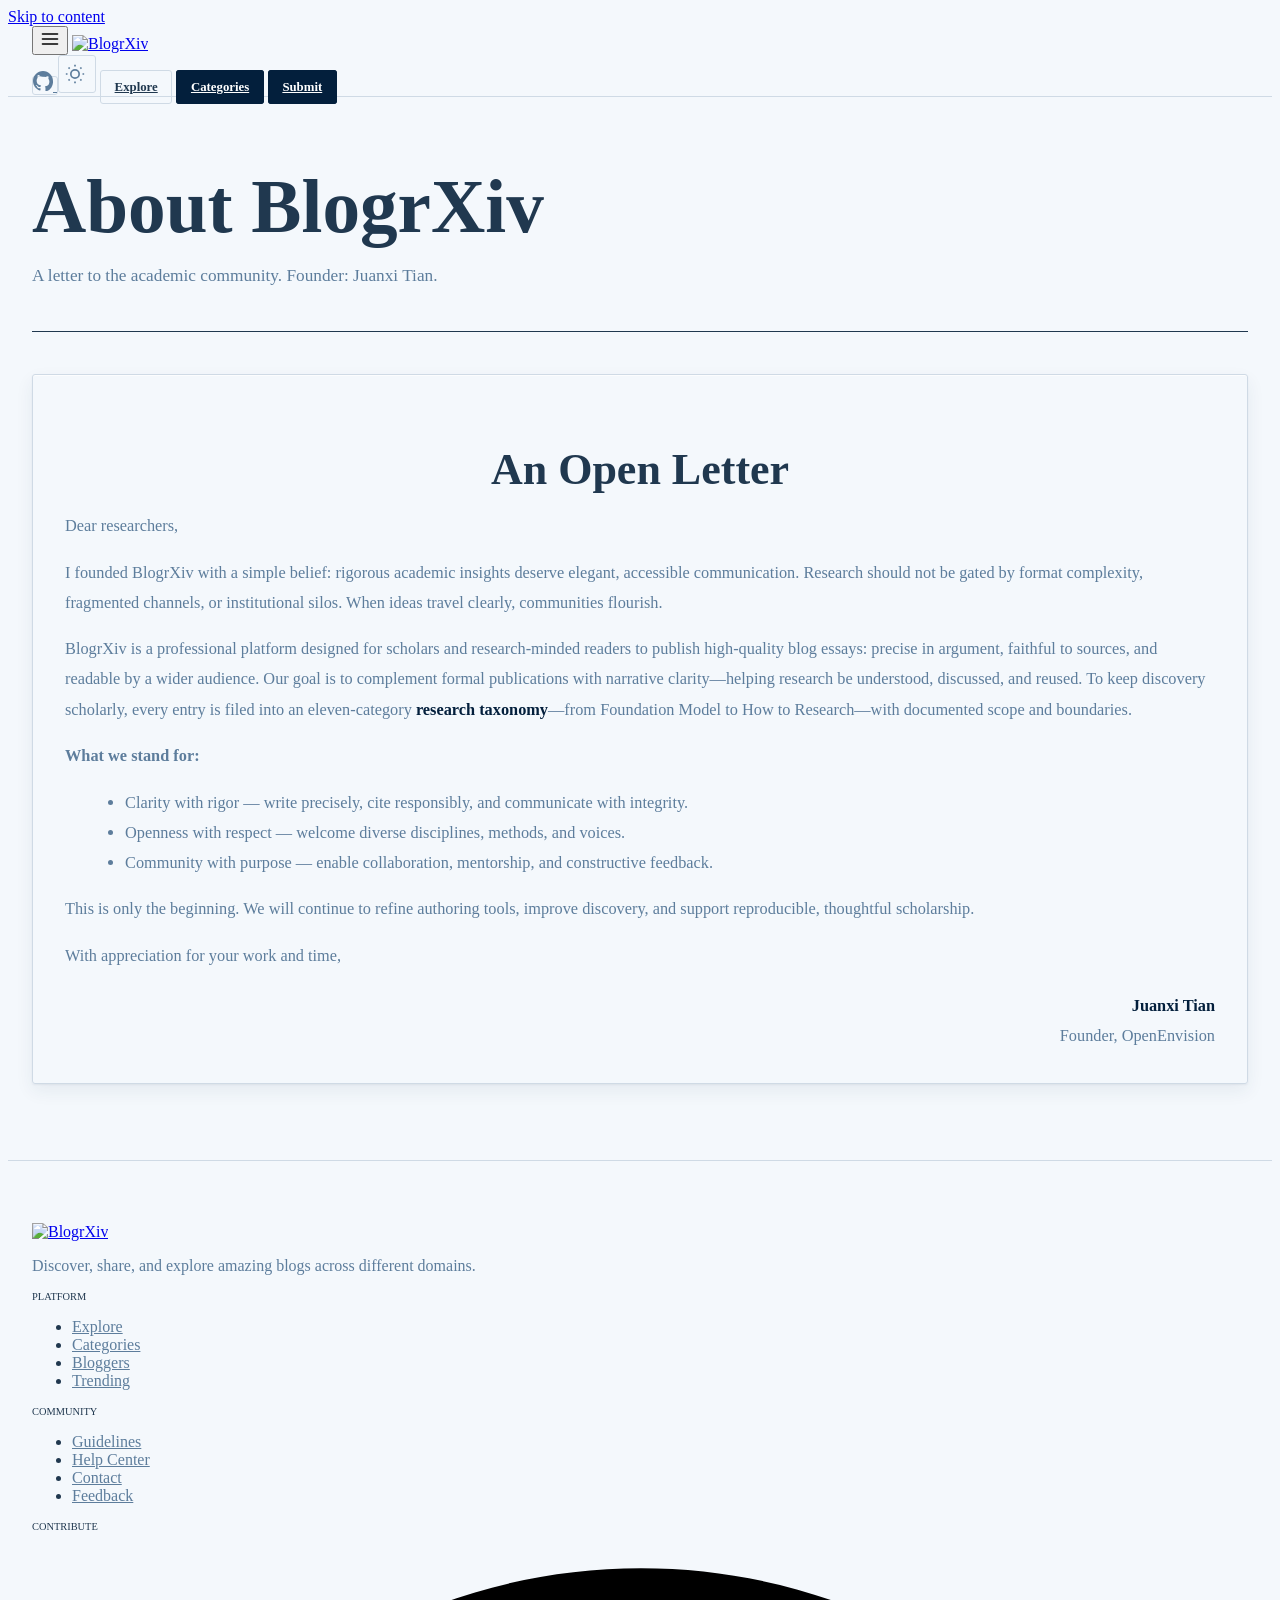
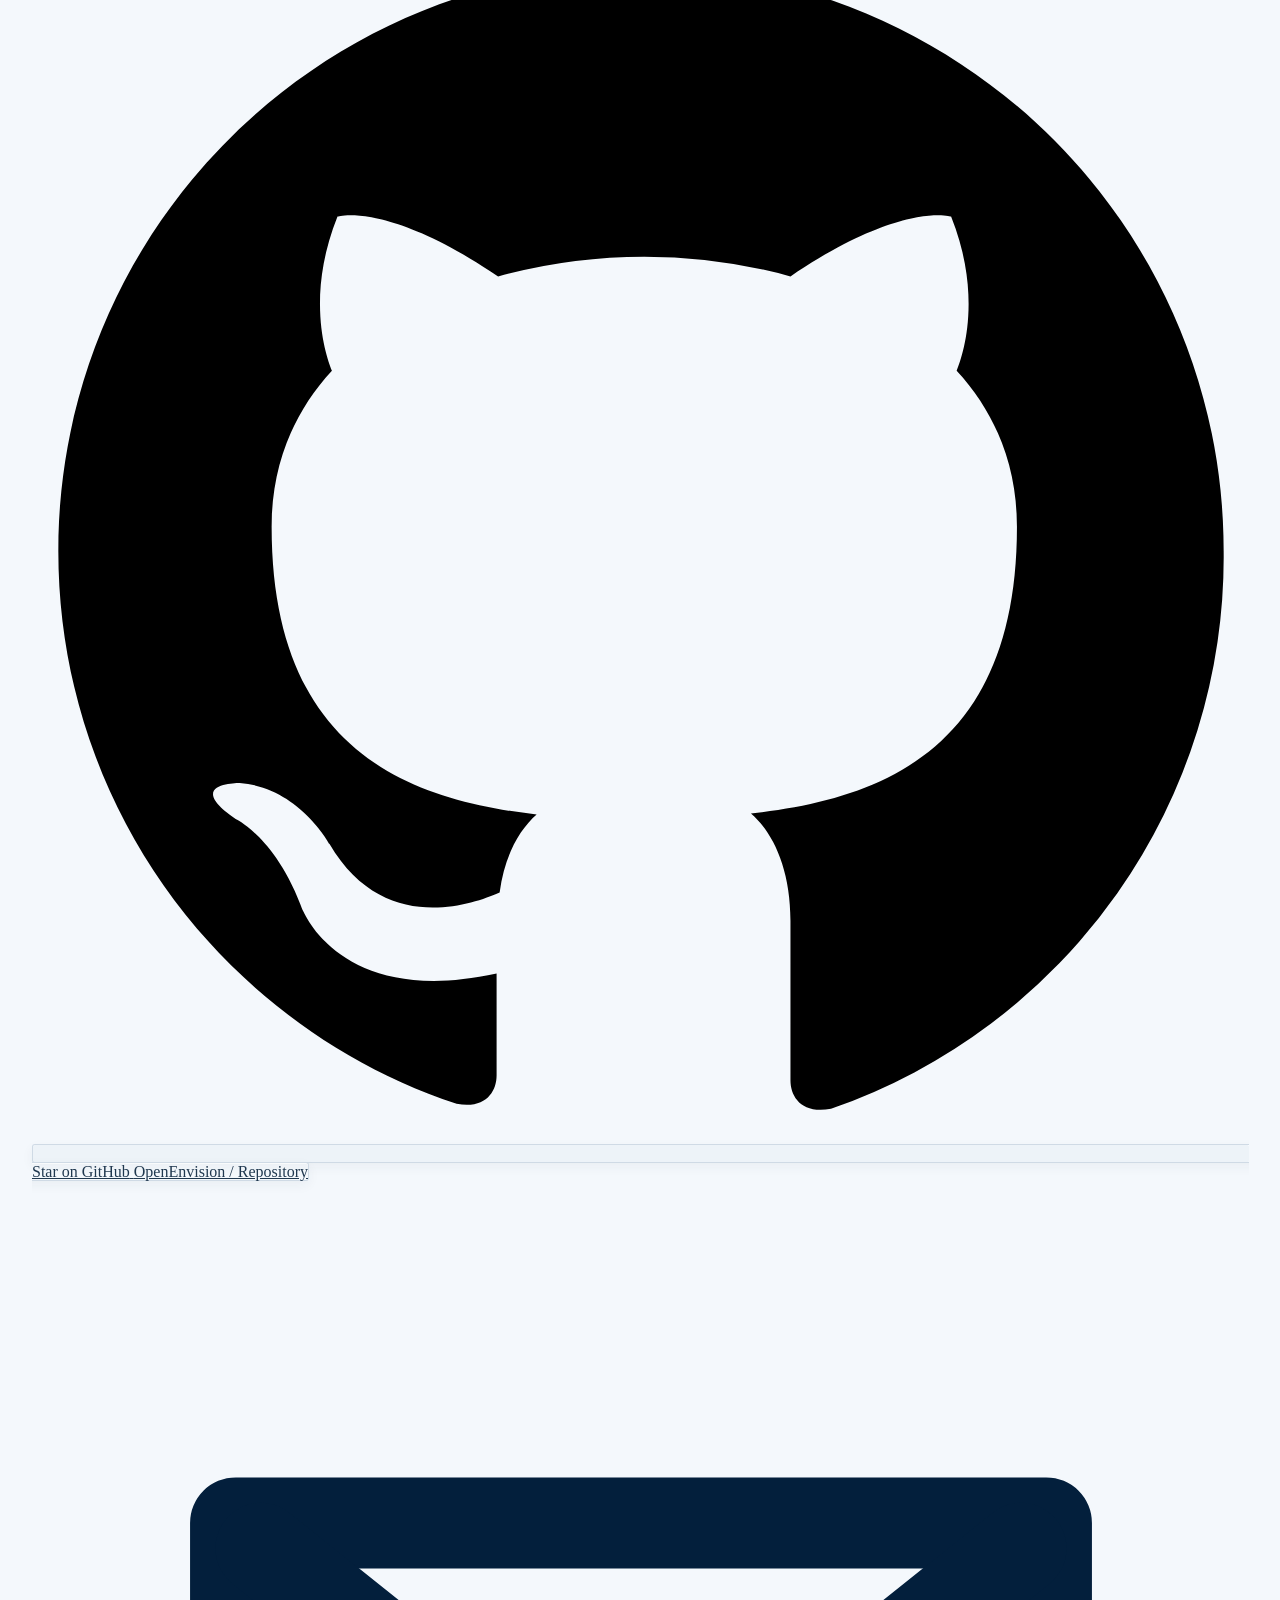
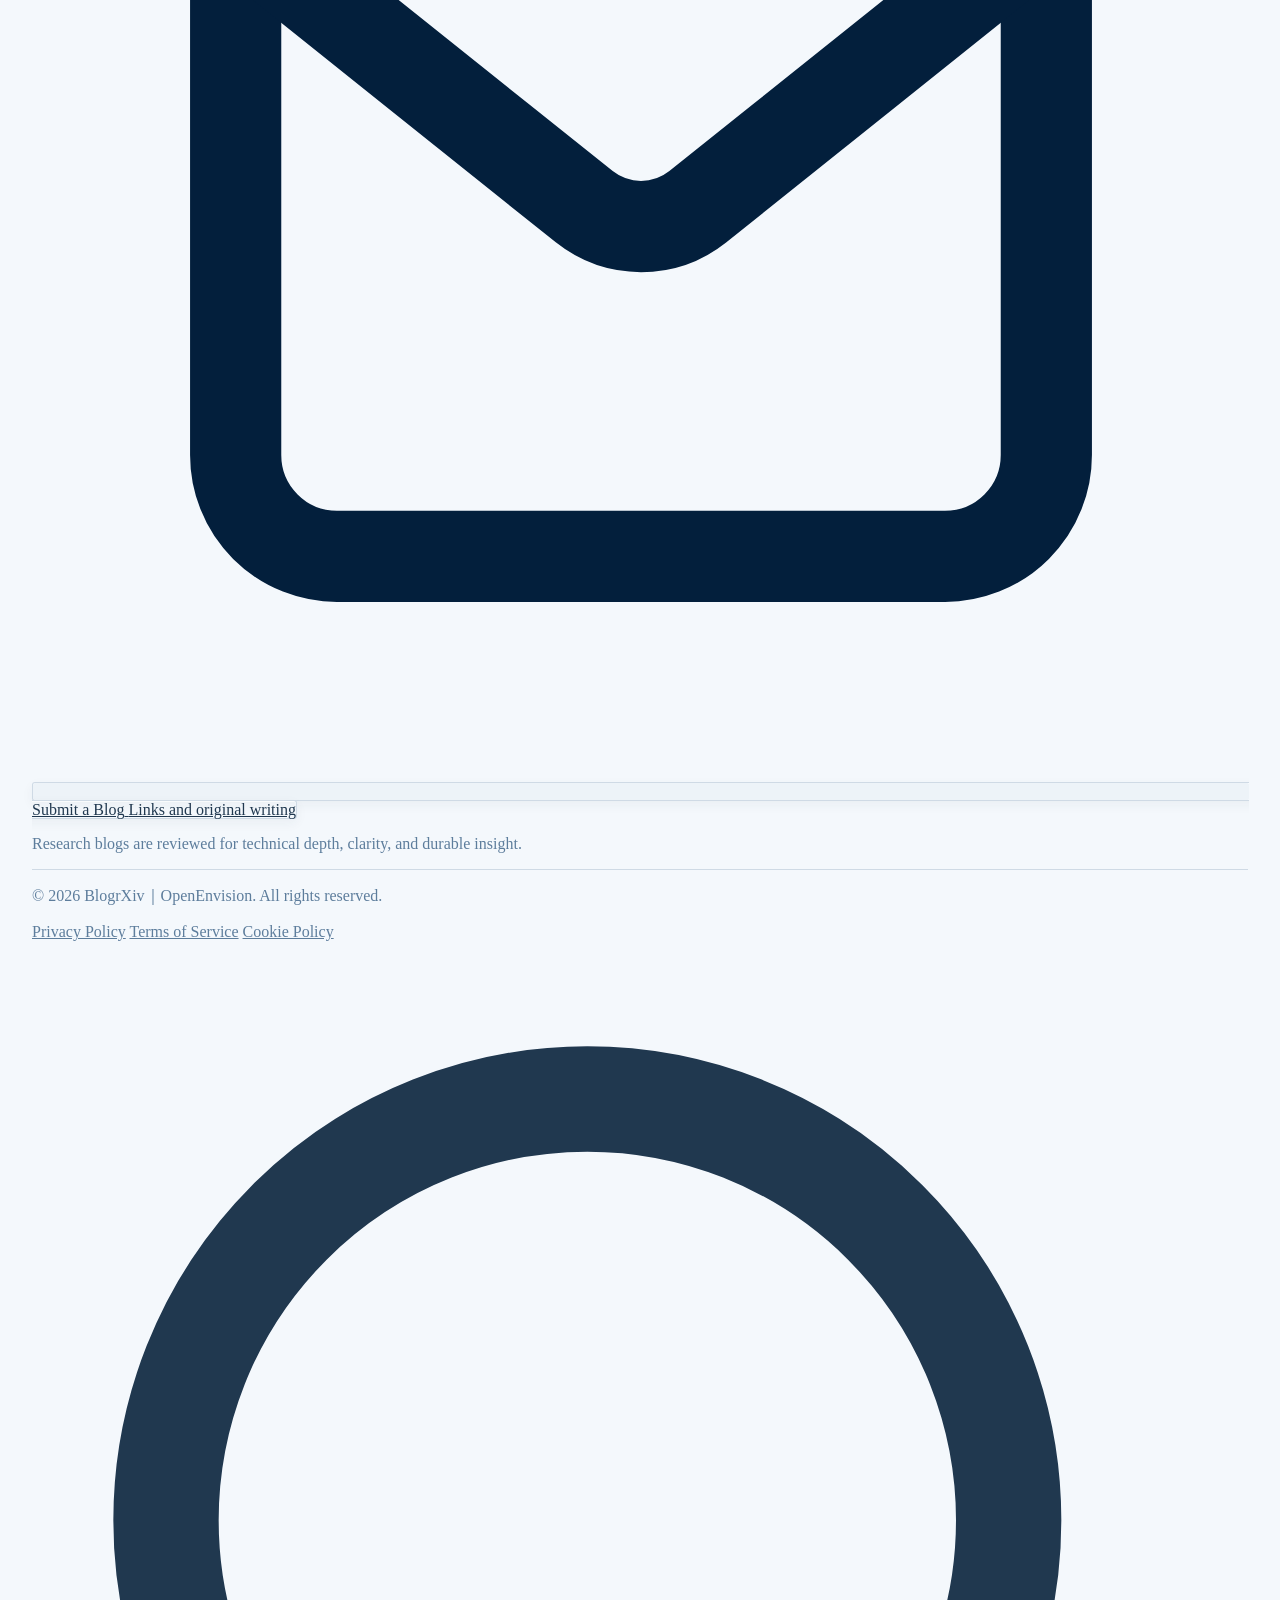
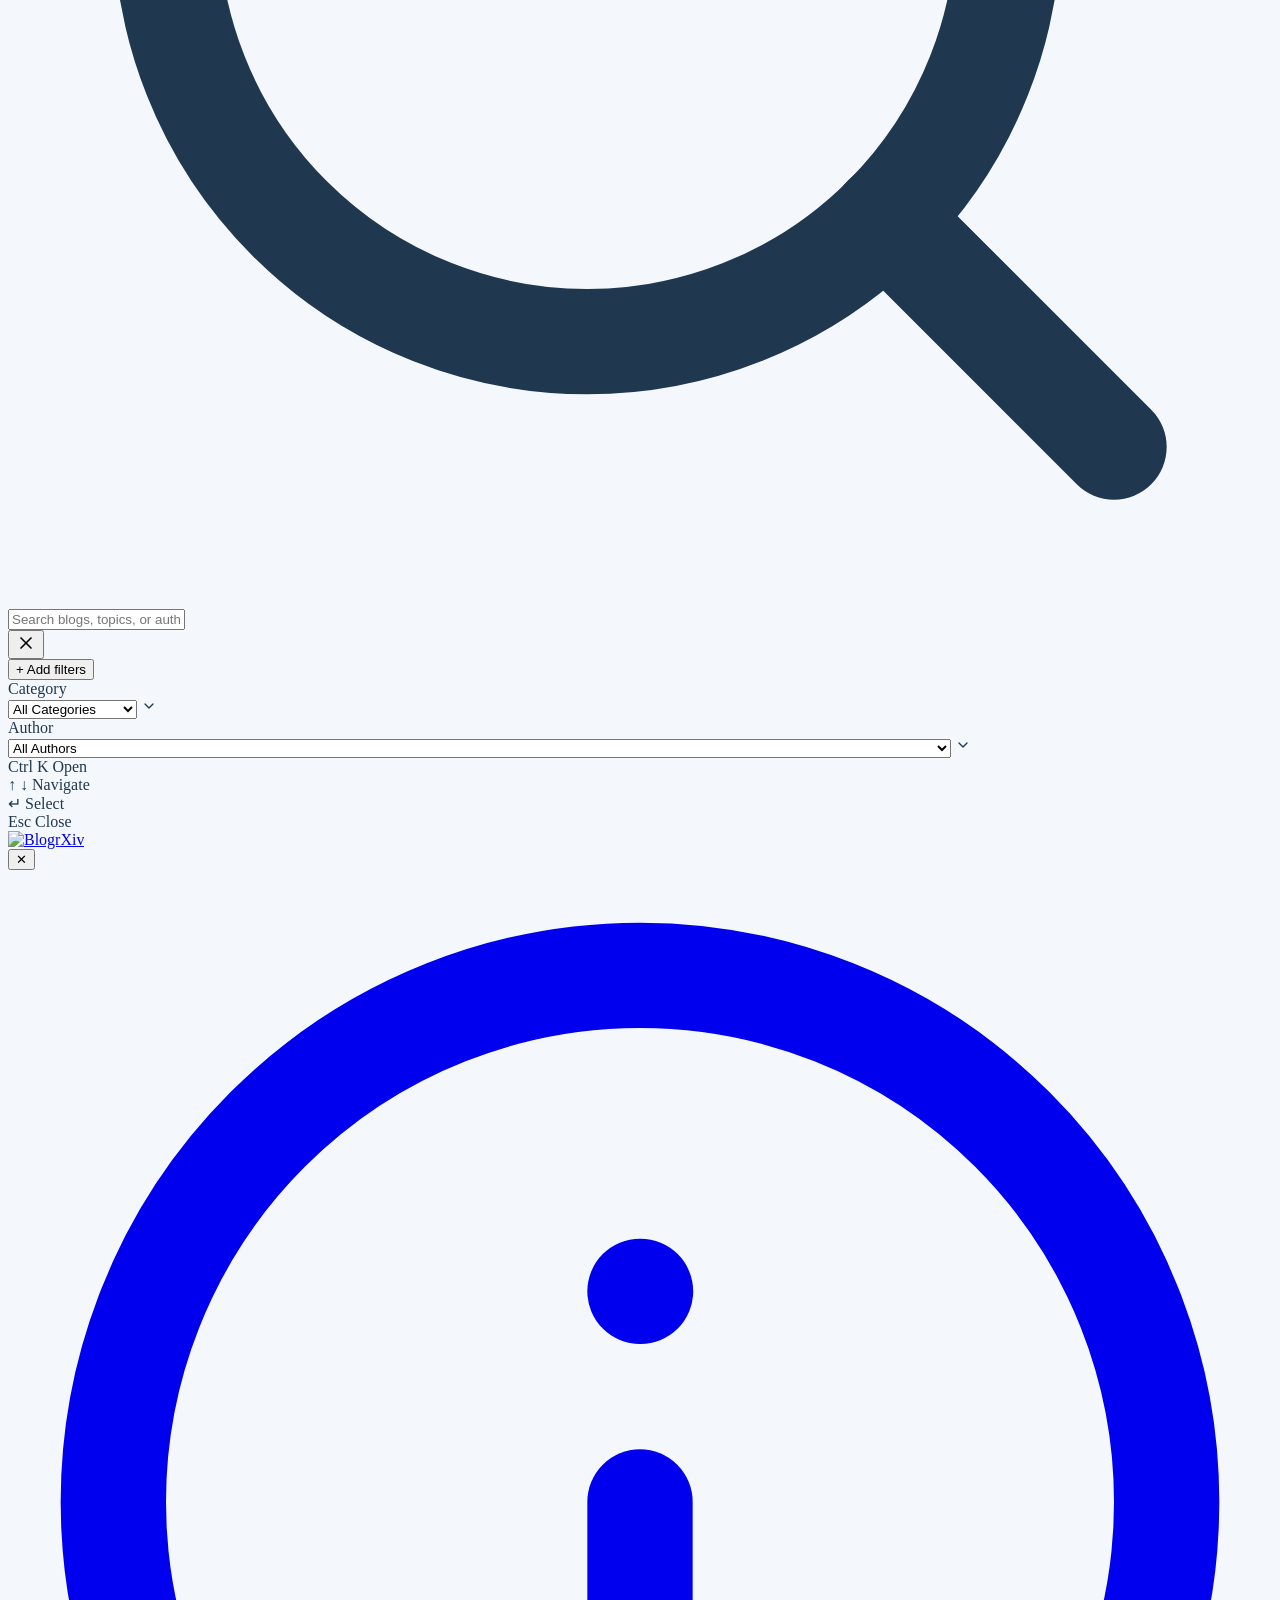
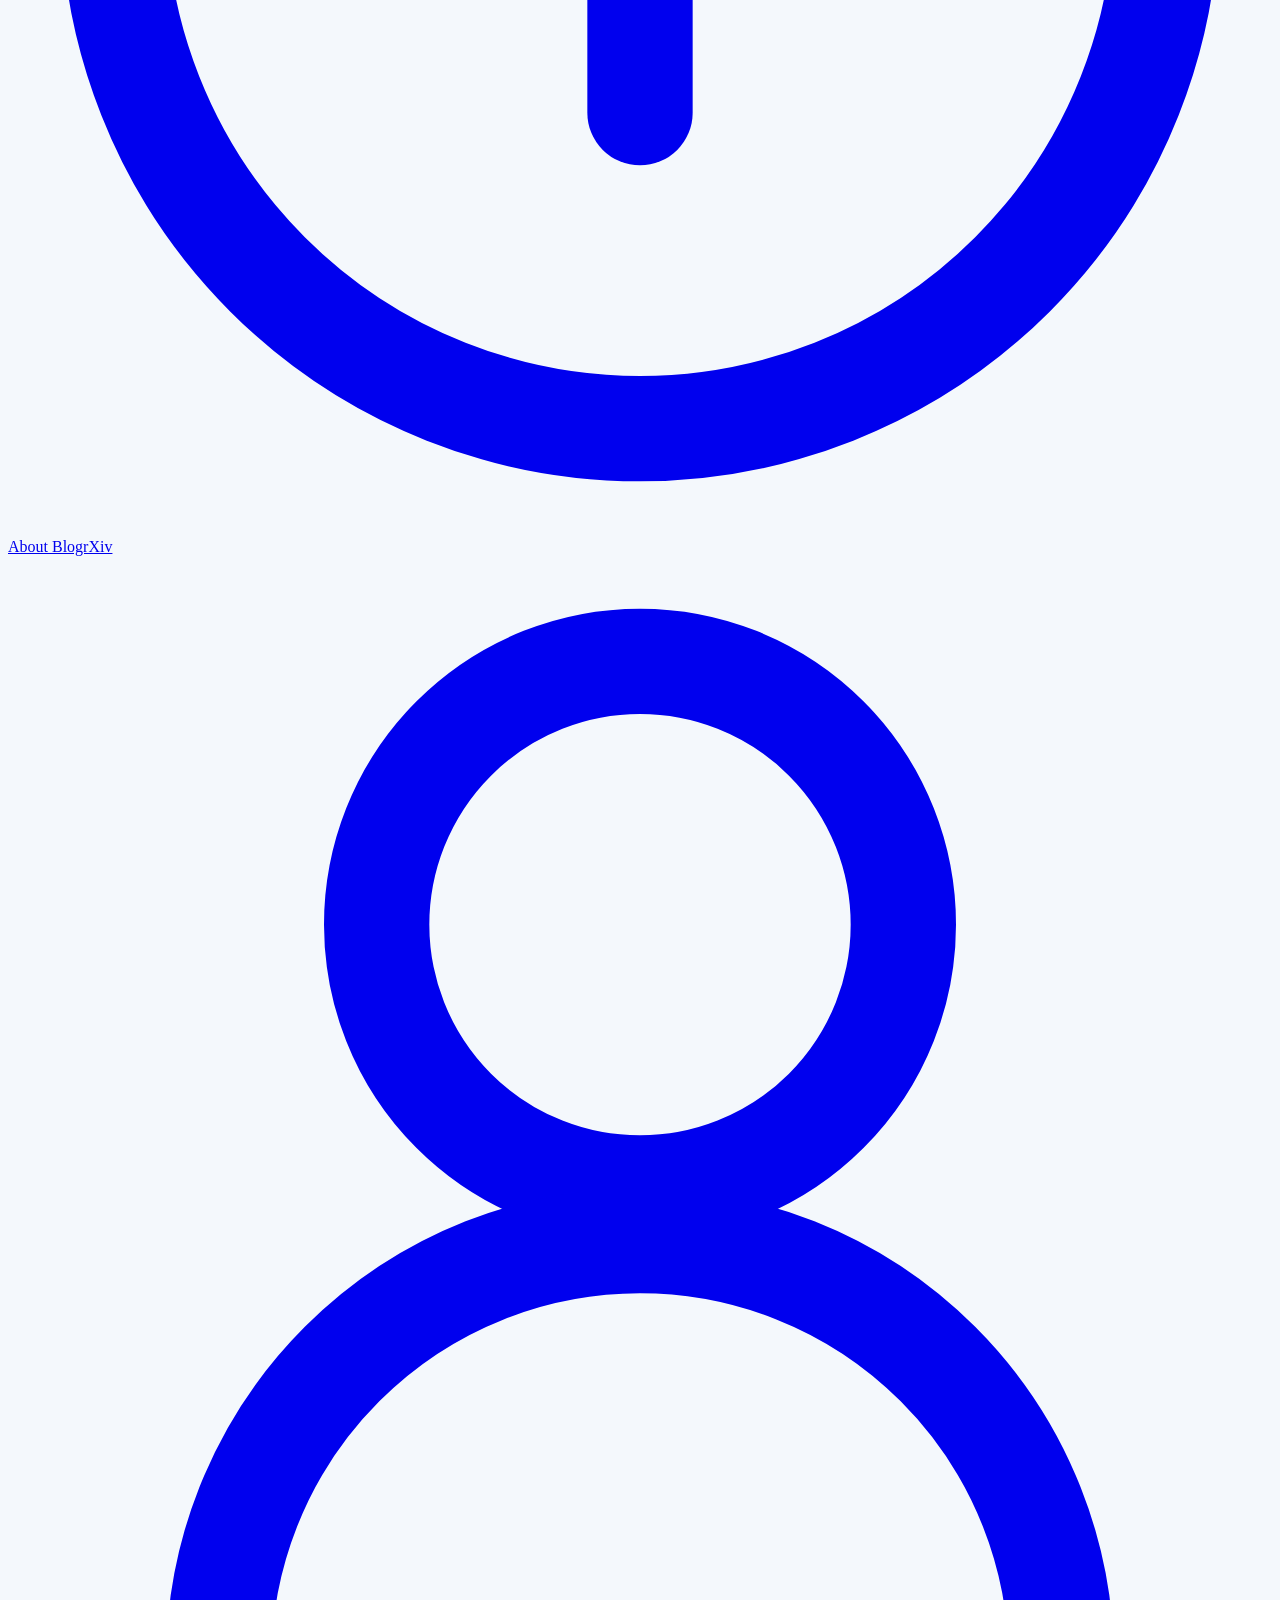
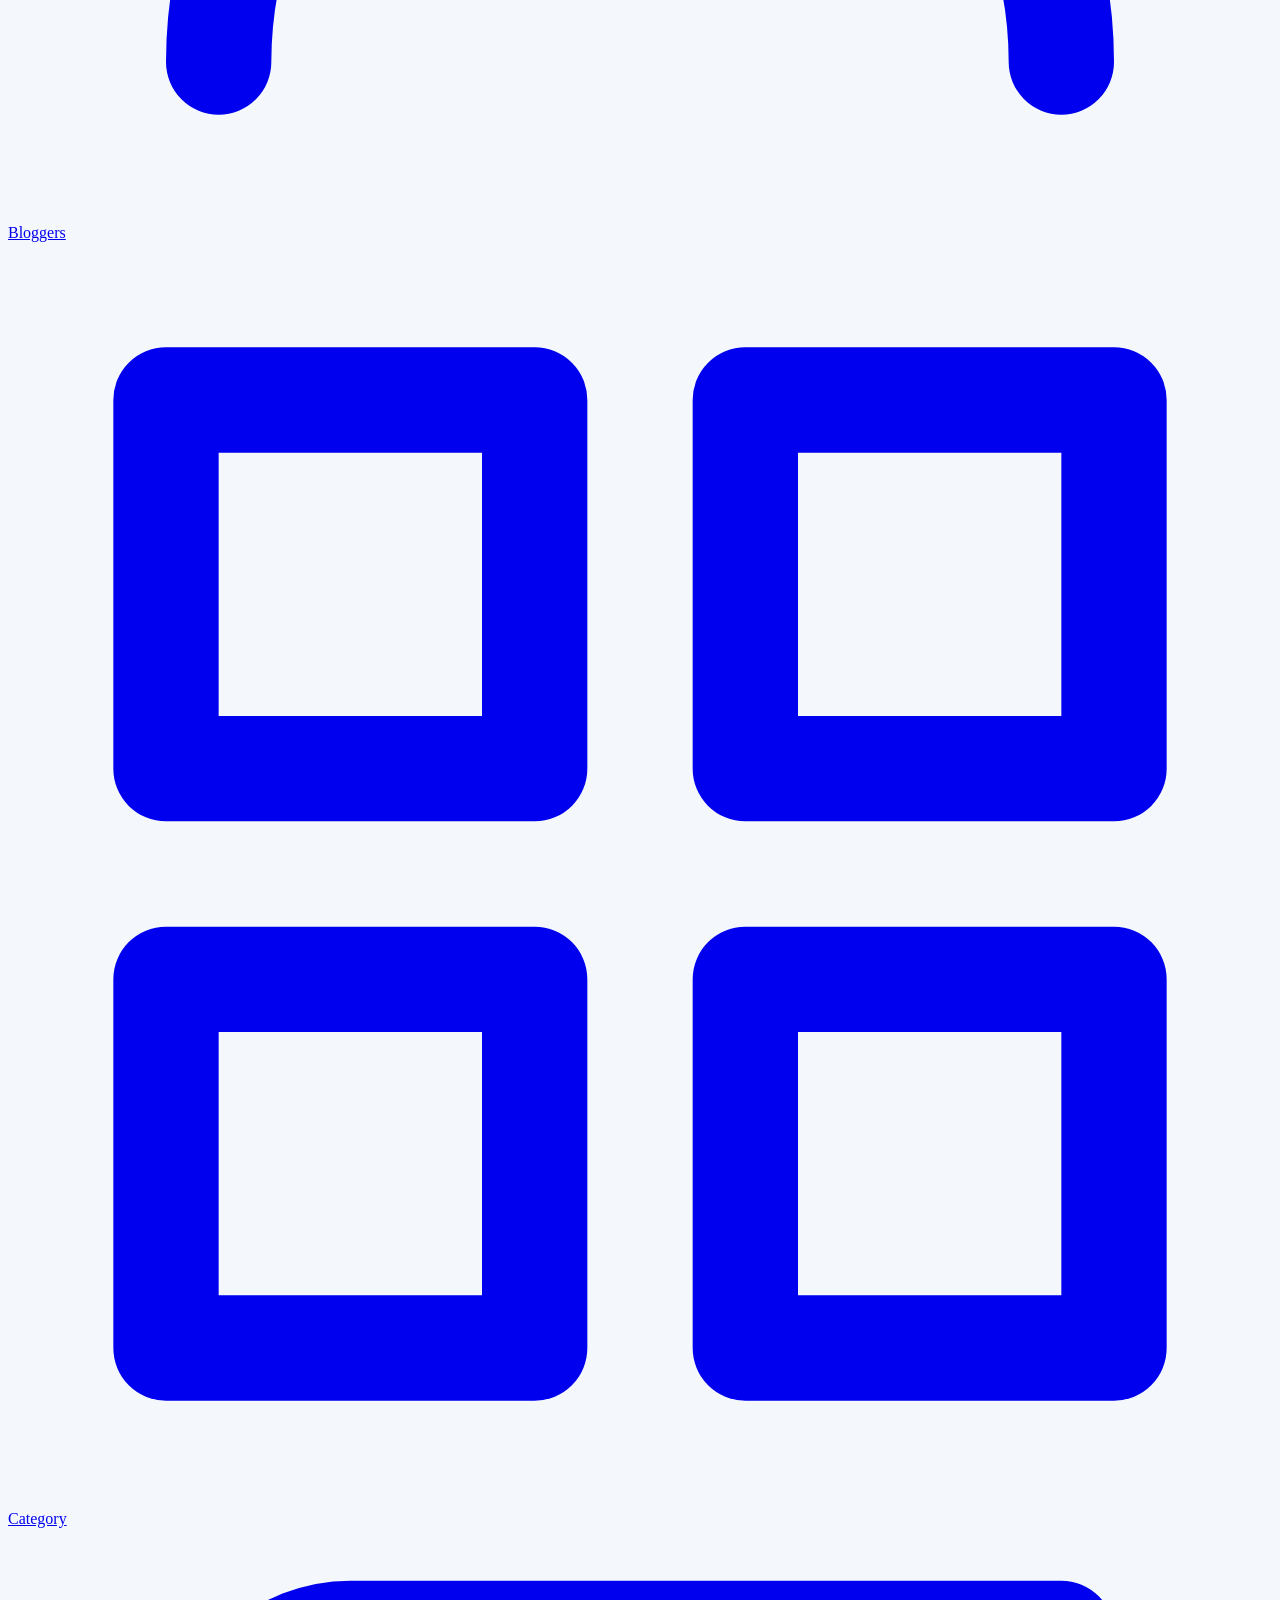
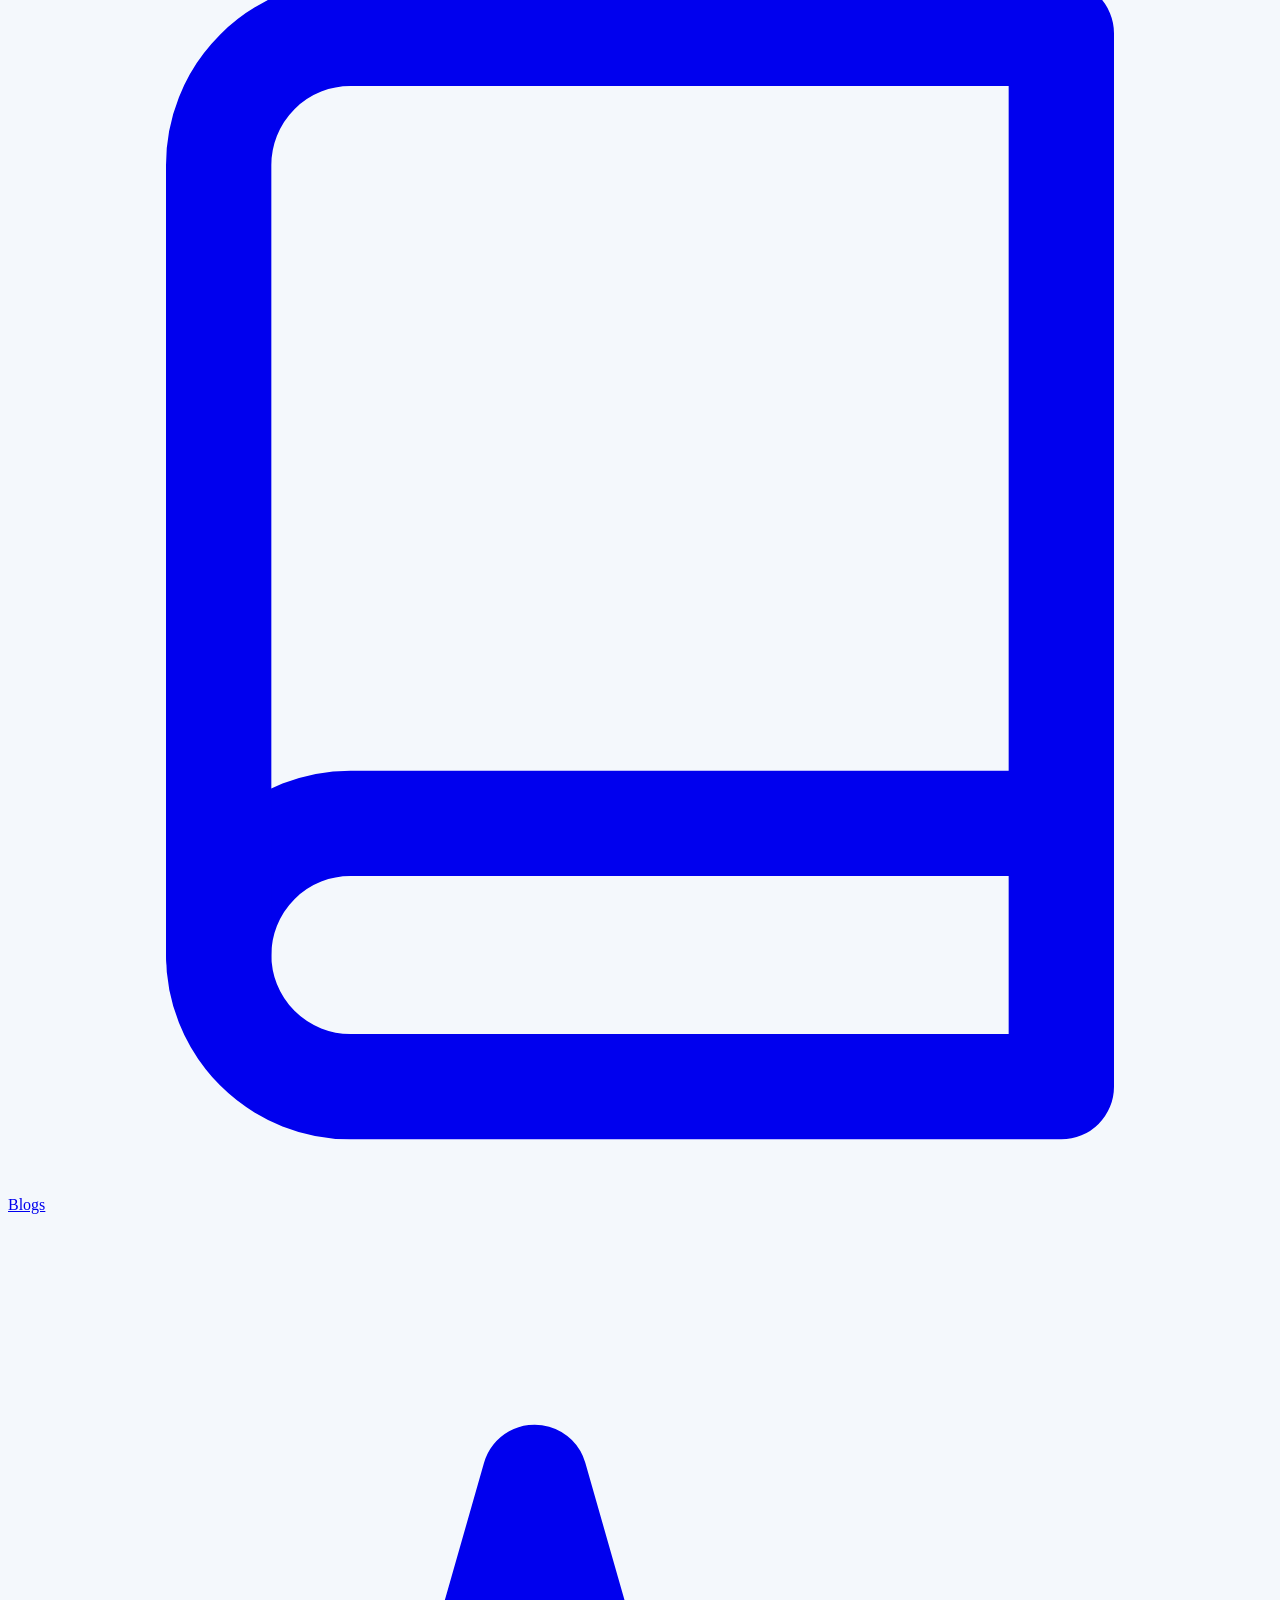
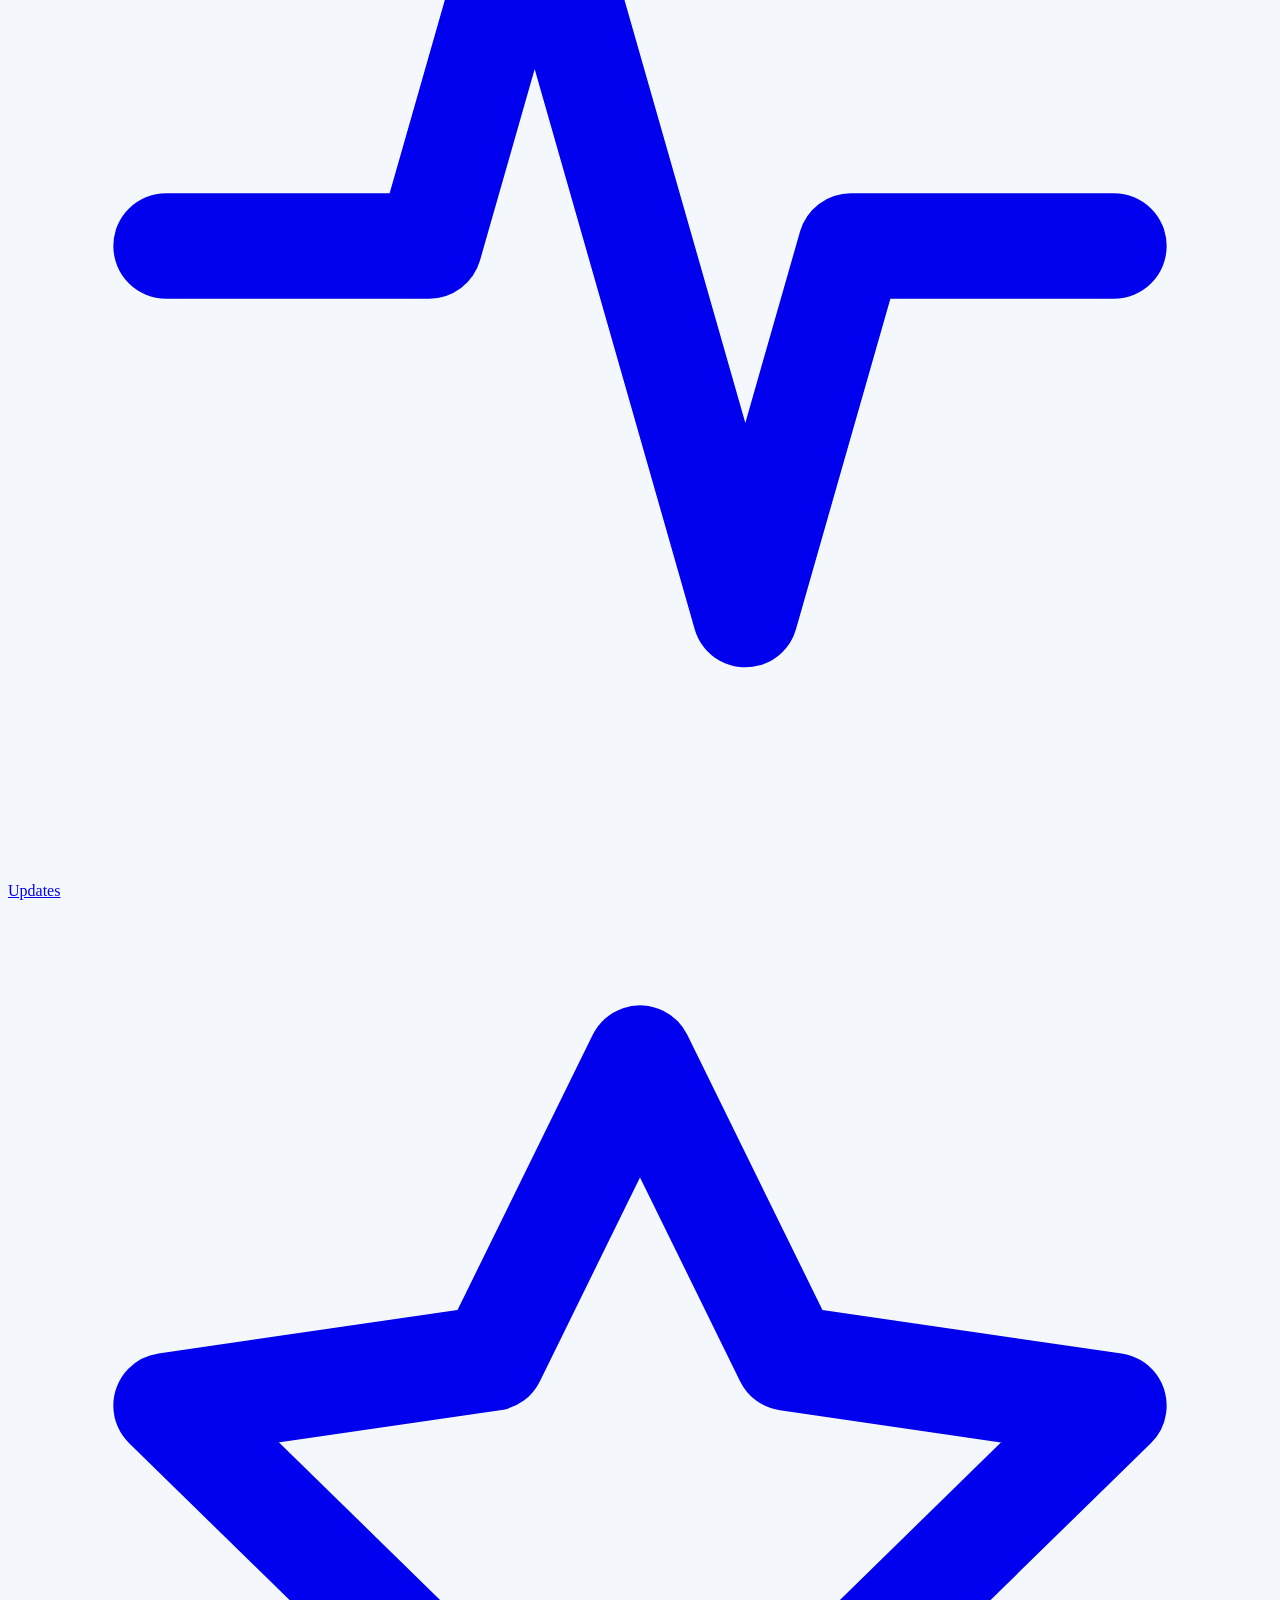
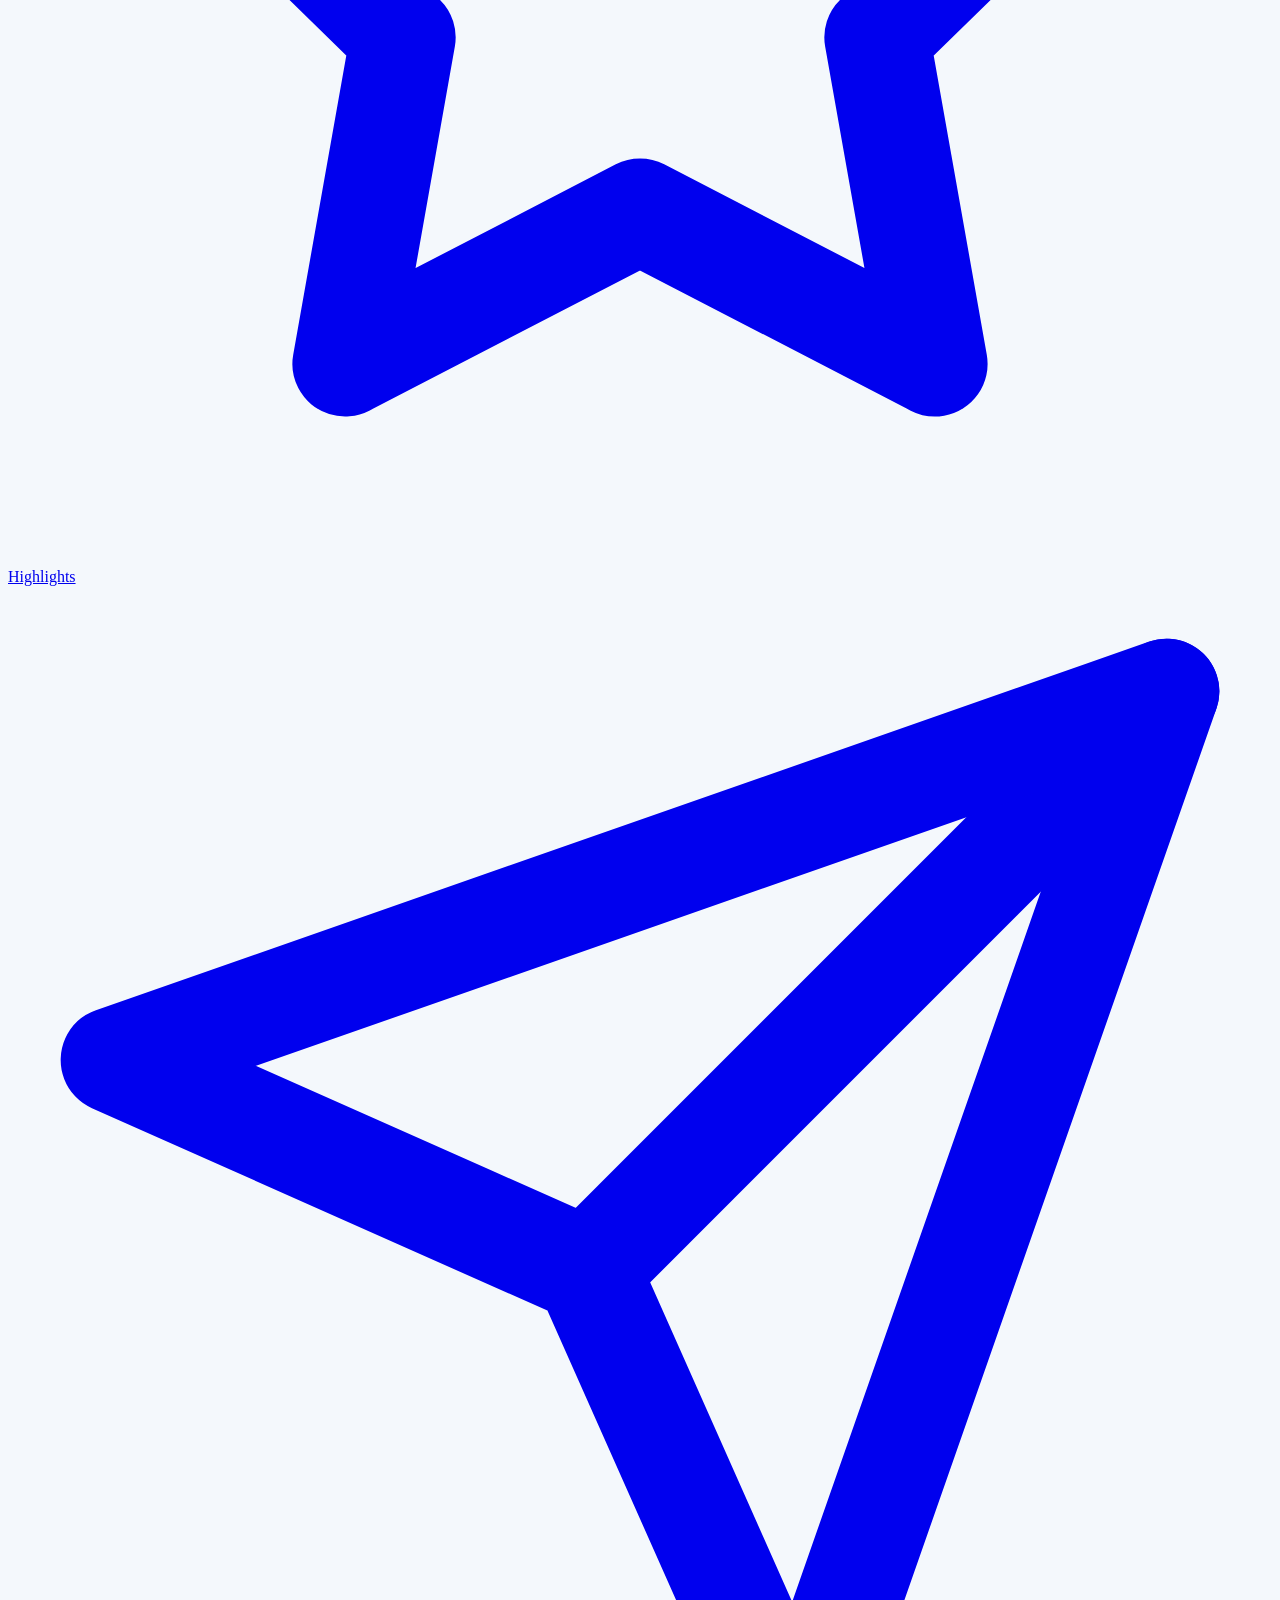
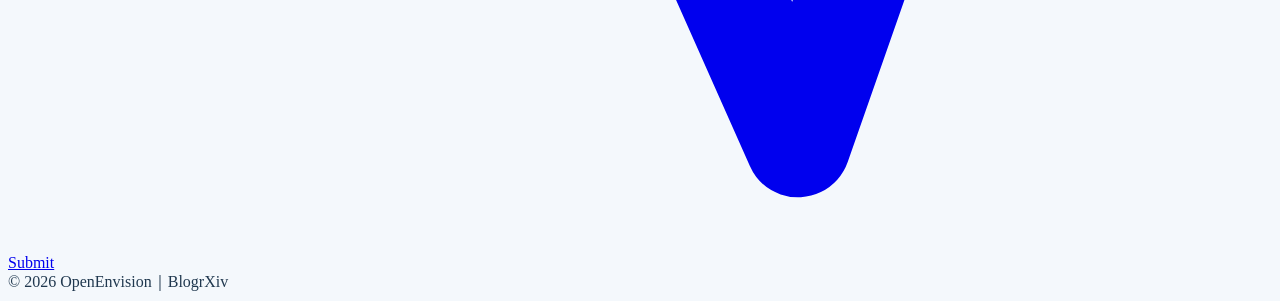
==== commit 1b995be4: "Merge PR #2: Rewrite category taxonomy copy and classification guidance Co-authored-by: dhsaikhgdius" ====
--- a/site/about.html
+++ b/site/about.html
@@ -4,7 +4,7 @@
     <meta charset="UTF-8">
     <meta name="viewport" content="width=device-width, initial-scale=1.0">
     <title>About BlogrXiv</title>
-    <meta name="description" content="About BlogrXiv: an editorially curated index of technical AI research writing. Founder: Juanxi Tian.">
+    <meta name="description" content="About BlogrXiv - Funder: Juanxi Tian. Mission, vision, and message to the academic community.">
     <link rel="preconnect" href="https://fonts.googleapis.com">
     <link rel="preconnect" href="https://fonts.gstatic.com" crossorigin>
     <link href="https://fonts.googleapis.com/css2?family=Inter:wght@300;400;500;600;700&family=JetBrains+Mono:wght@400;500&display=swap" rel="stylesheet">
@@ -64,7 +64,7 @@
         <div class="container">
             <header class="page-header">
                 <h1 class="page-title">About BlogrXiv</h1>
-                <p class="page-description">What the index is, how entries are chosen, and a letter from the founder, Juanxi Tian.</p>
+                <p class="page-description">A letter to the academic community. Founder: Juanxi Tian.</p>
             </header>
 
             <section class="blogs-section">
@@ -81,16 +81,12 @@
                             </p>
 
                             <p>
-                                BlogrXiv is an editorially curated index of technical AI research writing. It is not a
-                                publishing CMS, a news feed, or a ranking of authors. Every public entry points at a
-                                canonical source and is placed in a taxonomy that a technical reader can search.
-                            </p>
-
-                            <p>
-                                BlogrXiv is a professional platform designed for scholars and research-minded readers to
-                                discover high-quality blog essays: precise in argument, faithful to sources, and readable
-                                beyond a specialist clique. The goal is to complement formal publications with narrative
-                                clarity — helping research be understood, compared, and reused.
+                                BlogrXiv is a professional platform designed for scholars and research-minded readers to publish
+                                high-quality blog essays: precise in argument, faithful to sources, and readable by a wider audience.
+                                Our goal is to complement formal publications with narrative clarity—helping research be understood,
+                                discussed, and reused. To keep discovery scholarly, every entry is filed into an
+                                eleven-category <a href="categories.html" style="color: var(--primary-blue); text-decoration: none; font-weight: 600;">research taxonomy</a>—from
+                                Foundation Model to How to Research—with documented scope and boundaries.
                             </p>
 
                             <p><strong>What we stand for:</strong></p>
@@ -114,46 +110,6 @@
                                 <p style="margin: 0; color: var(--text-secondary);">Founder, OpenEnvision</p>
                             </div>
                         </div>
-                    </div>
-                </div>
-            </section>
-
-            <section class="blogs-section" aria-labelledby="whatTitle">
-                <h2 class="section-title" id="whatTitle" style="text-align:center; margin-bottom: 1.25rem;">What BlogrXiv is</h2>
-                <div class="research-card" style="padding: 1.5rem 2rem;">
-                    <div class="research-content" style="color: var(--text-secondary); line-height: 1.8;">
-                        <p>BlogrXiv is a curated discovery system for AI research blogs and technical essays; an auditable, source-linked index; and a taxonomy for navigating that writing by research concept rather than recency.</p>
-                        <p style="margin-top: 0.85rem;"><strong>It is not</strong> a paper mirror, a news feed, a leaderboard, a ranking of labs, or a general-purpose blog directory. Recommended links and original writing are pending until an editor accepts them and commits static metadata.</p>
-                    </div>
-                </div>
-            </section>
-
-            <section class="blogs-section" aria-labelledby="standardTitle">
-                <h2 class="section-title" id="standardTitle" style="text-align:center; margin-bottom: 1.25rem;">Editorial standard</h2>
-                <div class="research-card" style="padding: 1.5rem 2rem;">
-                    <div class="research-content">
-                        <ul style="color: var(--text-secondary); line-height: 1.8; padding-left: 1.25rem;">
-                            <li>The post teaches a mechanism, method, system behavior, evaluation, or research lesson.</li>
-                            <li>It is specific enough to support technical judgment, not generic commentary.</li>
-                            <li>Author, lab, or venue is identifiable; the canonical URL is preserved.</li>
-                            <li>The piece remains useful after the announcement cycle. Product landings and lab homepages are excluded.</li>
-                            <li>It can be placed in one of eleven categories without forcing a neighbor shelf.</li>
-                        </ul>
-                        <p style="color: var(--text-secondary); margin-top: 1rem;">Summaries are editorial. They do not replace the original article or reproduce substantial copyrighted text. See <a href="guidelines.html">Community Guidelines</a> and <a href="submit.html">Submit</a>.</p>
-                    </div>
-                </div>
-            </section>
-
-            <section class="blogs-section" aria-labelledby="citeTitle">
-                <h2 class="section-title" id="citeTitle" style="text-align:center; margin-bottom: 1.25rem;">How to cite</h2>
-                <div class="research-card" style="padding: 1.5rem 2rem;">
-                    <div class="research-content">
-                        <pre style="white-space: pre-wrap; color: var(--text-secondary); font-size: 0.92rem; line-height: 1.55; margin: 0;">@misc{openenvision_blogxiv_2026,
-  title        = {BlogrXiv},
-  author       = {{OpenEnvision}},
-  year         = {2026},
-  note         = {Curated research blog index}
-}</pre>
                     </div>
                 </div>
             </section>
@@ -169,7 +125,7 @@
                             <img src="assets/img/brand/blogrxiv.svg" alt="BlogrXiv" class="brand-logo" />
                         </a>
                     </div>
-                    <p class="footer-description">An editorially curated, source-linked index of technical AI research writing.</p>
+                    <p class="footer-description">Discover, share, and explore amazing blogs across different domains.</p>
                 </div>
                 <div class="footer-section">
                     <h3 class="footer-title">Platform</h3>
--- a/site/assets/css/unified-palette.css
+++ b/site/assets/css/unified-palette.css
@@ -316,39 +316,142 @@
     color: var(--unified-on-accent);
 }
 
+/* Taxonomy page: classification notes panel above the category grid. */
+.categories-page .taxonomy-intro {
+    margin: 0 0 42px;
+    padding: 26px 28px;
+    border: 1px solid var(--unified-border);
+    border-left: 3px solid var(--unified-accent);
+    border-radius: 8px;
+    background: var(--unified-surface);
+    box-shadow: var(--unified-shadow-sm), var(--unified-shadow-inset);
+}
+
+.categories-page .taxonomy-intro-title {
+    margin: 0 0 16px;
+    color: var(--unified-text);
+    font-family: var(--page-serif);
+    font-size: 1.35rem;
+    font-weight: 600;
+}
+
+.categories-page .taxonomy-notes {
+    display: grid;
+    grid-template-columns: repeat(2, minmax(0, 1fr));
+    gap: 14px 32px;
+    margin: 0;
+    padding: 0;
+    list-style: none;
+}
+
+.categories-page .taxonomy-notes li {
+    position: relative;
+    padding-left: 20px;
+    color: var(--unified-muted);
+    font-family: var(--page-serif);
+    font-size: 0.95rem;
+    line-height: 1.62;
+}
+
+.categories-page .taxonomy-notes li::before {
+    content: "\00a7";
+    position: absolute;
+    left: 0;
+    color: var(--unified-accent);
+    font-family: var(--page-serif);
+}
+
+.categories-page .taxonomy-notes li strong {
+    color: var(--unified-text);
+}
+
 /* Categories page: softer topic chips and a readable low-emphasis action. */
+.categories-page .categories-section .categories-grid {
+    grid-template-columns: repeat(auto-fill, minmax(340px, 1fr));
+    align-items: stretch;
+}
+
 .categories-page .categories-section .category-card {
-    min-height: 520px;
+    display: flex;
+    align-items: stretch;
+    flex-direction: column;
+    padding: 28px 28px 26px;
+    border-radius: 8px;
+    text-align: left;
+}
+
+.categories-page .categories-section .category-head {
     display: flex;
     align-items: center;
-    flex-direction: column;
-    padding: 30px 28px 26px;
-    border-radius: 8px;
+    gap: 16px;
+    width: 100%;
+    margin-bottom: 18px;
 }
 
 .categories-page .categories-section .category-icon {
-    margin-bottom: 22px;
+    margin-bottom: 0;
+    flex: 0 0 auto;
     border-color: var(--unified-border);
     border-radius: 8px;
     background: color-mix(in srgb, var(--unified-accent-soft) 58%, transparent);
 }
 
 .categories-page .categories-section .category-title {
-    margin-bottom: 10px;
+    margin-bottom: 4px;
+}
+
+.categories-page .categories-section .category-count {
+    margin: 0;
+    color: var(--unified-muted);
+    font-family: var(--font-mono);
+    font-size: 0.62rem;
+    font-weight: 500;
+    letter-spacing: 0.05em;
+    text-transform: uppercase;
+}
+
+.categories-page .categories-section .category-count:empty {
+    display: none;
 }
 
 .categories-page .categories-section .category-description {
-    min-height: 4.8em;
-    max-width: 46ch;
-    margin-bottom: 12px;
+    width: 100%;
+    max-width: none;
+    margin-bottom: 16px;
+    font-size: 0.95rem;
+}
+
+.categories-page .categories-section .category-boundary {
+    width: 100%;
+    margin: 0 0 18px;
+    padding: 10px 14px;
+    border-left: 2px solid color-mix(in srgb, var(--unified-accent) 45%, transparent);
+    border-radius: 0 6px 6px 0;
+    background: color-mix(in srgb, var(--unified-accent-soft) 45%, transparent);
+    color: var(--unified-muted);
+    font-family: var(--page-serif);
+    font-size: 0.88rem;
+    line-height: 1.55;
+}
+
+.categories-page .categories-section .category-boundary-label {
+    display: block;
+    margin-bottom: 3px;
+    color: var(--unified-accent);
+    font-family: var(--font-mono);
+    font-size: 0.6rem;
+    font-weight: 500;
+    letter-spacing: 0.08em;
+    text-transform: uppercase;
 }
 
 .categories-page .categories-section .category-tags {
-    min-height: 64px;
+    min-height: 0;
     display: flex;
+    flex-wrap: wrap;
     align-content: flex-start;
     align-items: flex-start;
-    justify-content: center;
+    justify-content: flex-start;
     gap: 7px;
     width: 100%;
     margin: 0 0 22px;
@@ -425,6 +528,20 @@
     color: var(--unified-accent);
 }
 
+@media (max-width: 768px) {
+    .categories-page .taxonomy-intro {
+        padding: 22px 20px;
+    }
+
+    .categories-page .taxonomy-notes {
+        grid-template-columns: 1fr;
+    }
+
+    .categories-page .categories-section .categories-grid {
+        grid-template-columns: 1fr;
+    }
+}
+
 @media (max-width: 480px) {
     .categories-page .categories-section .category-card {
         min-height: 0;
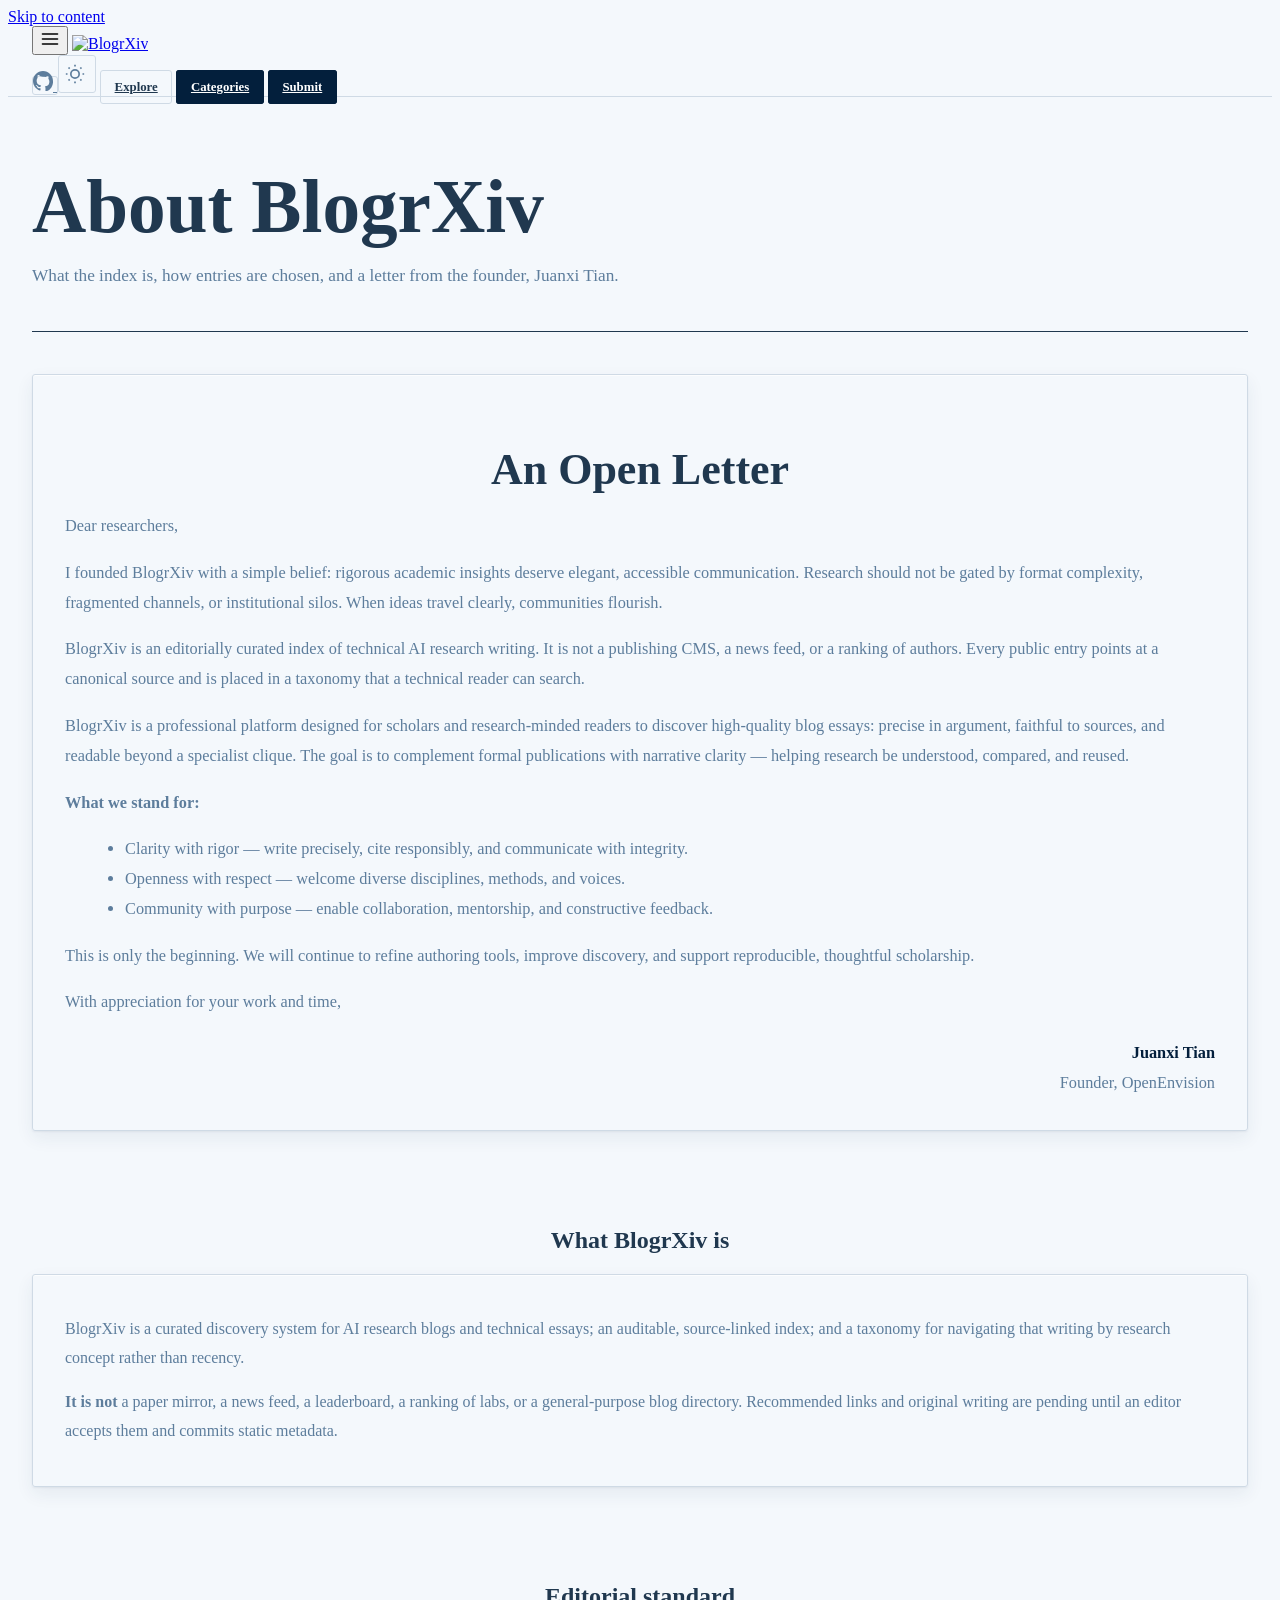
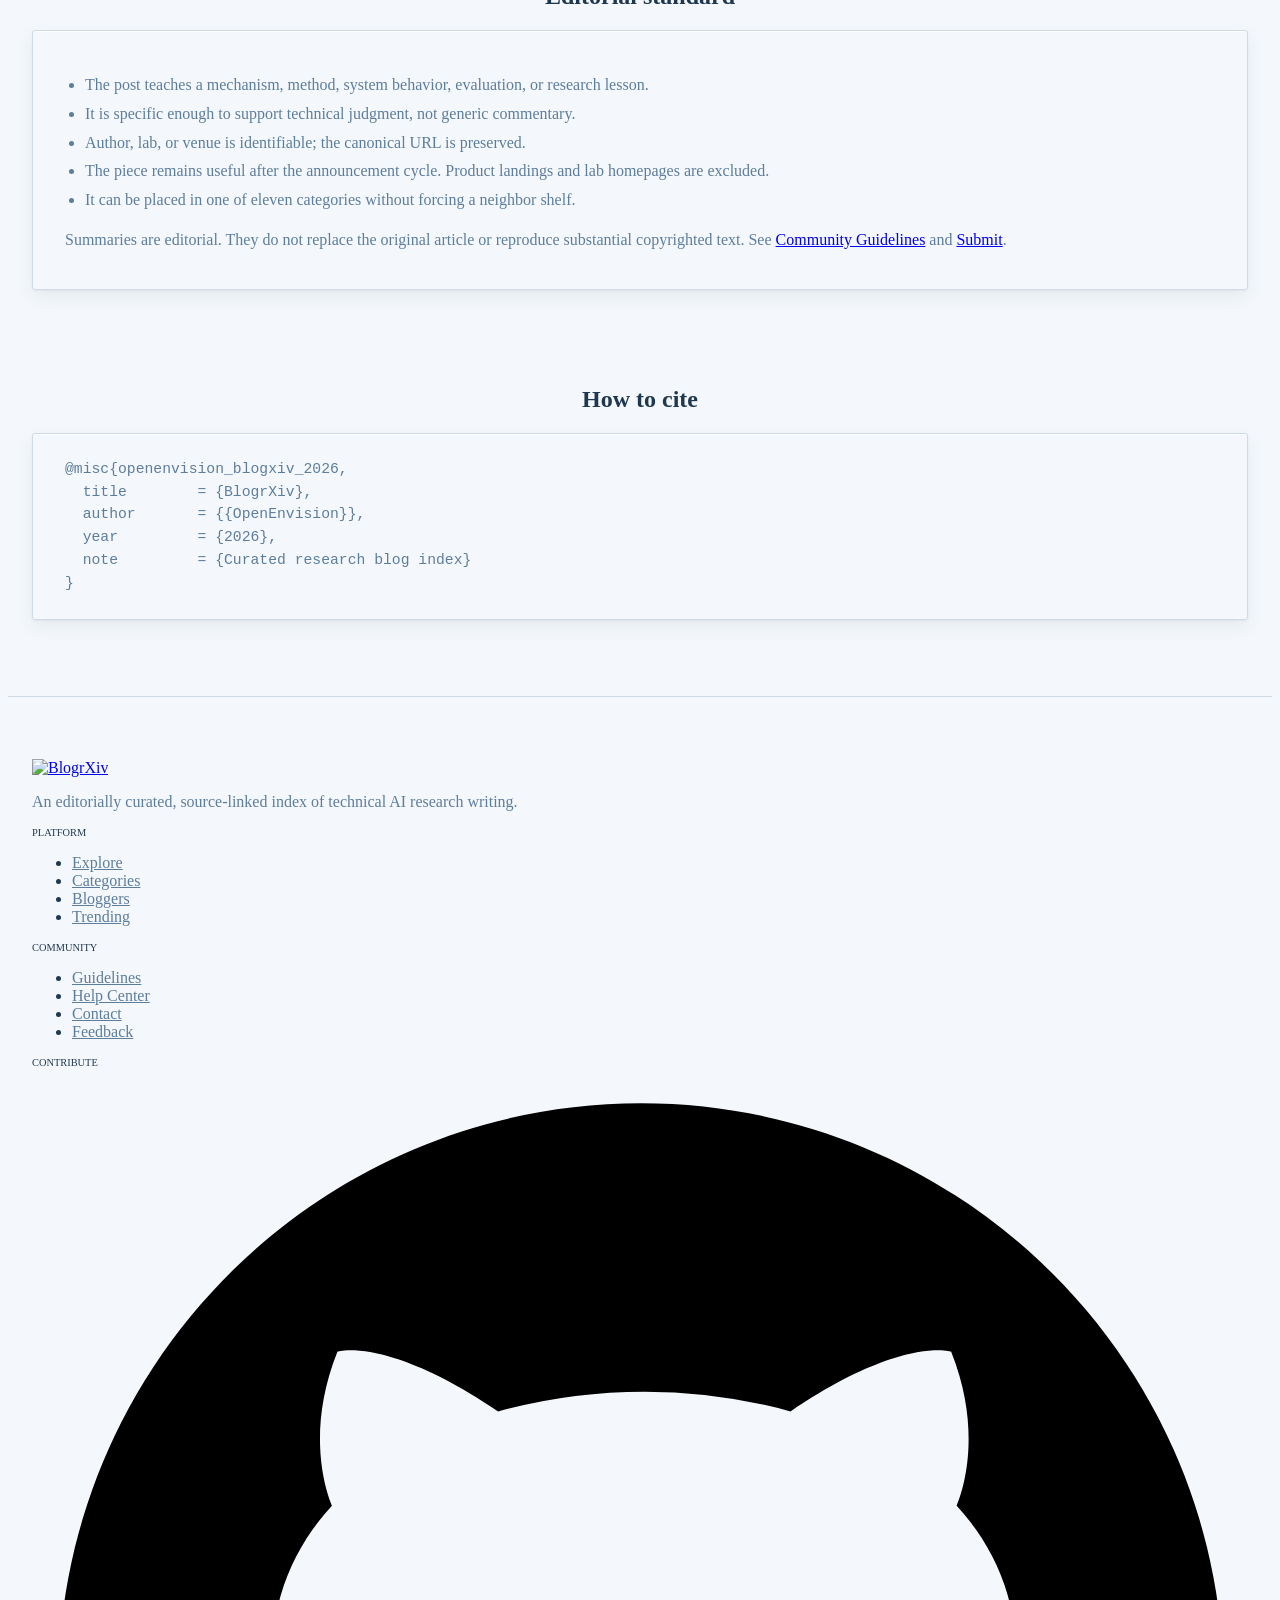
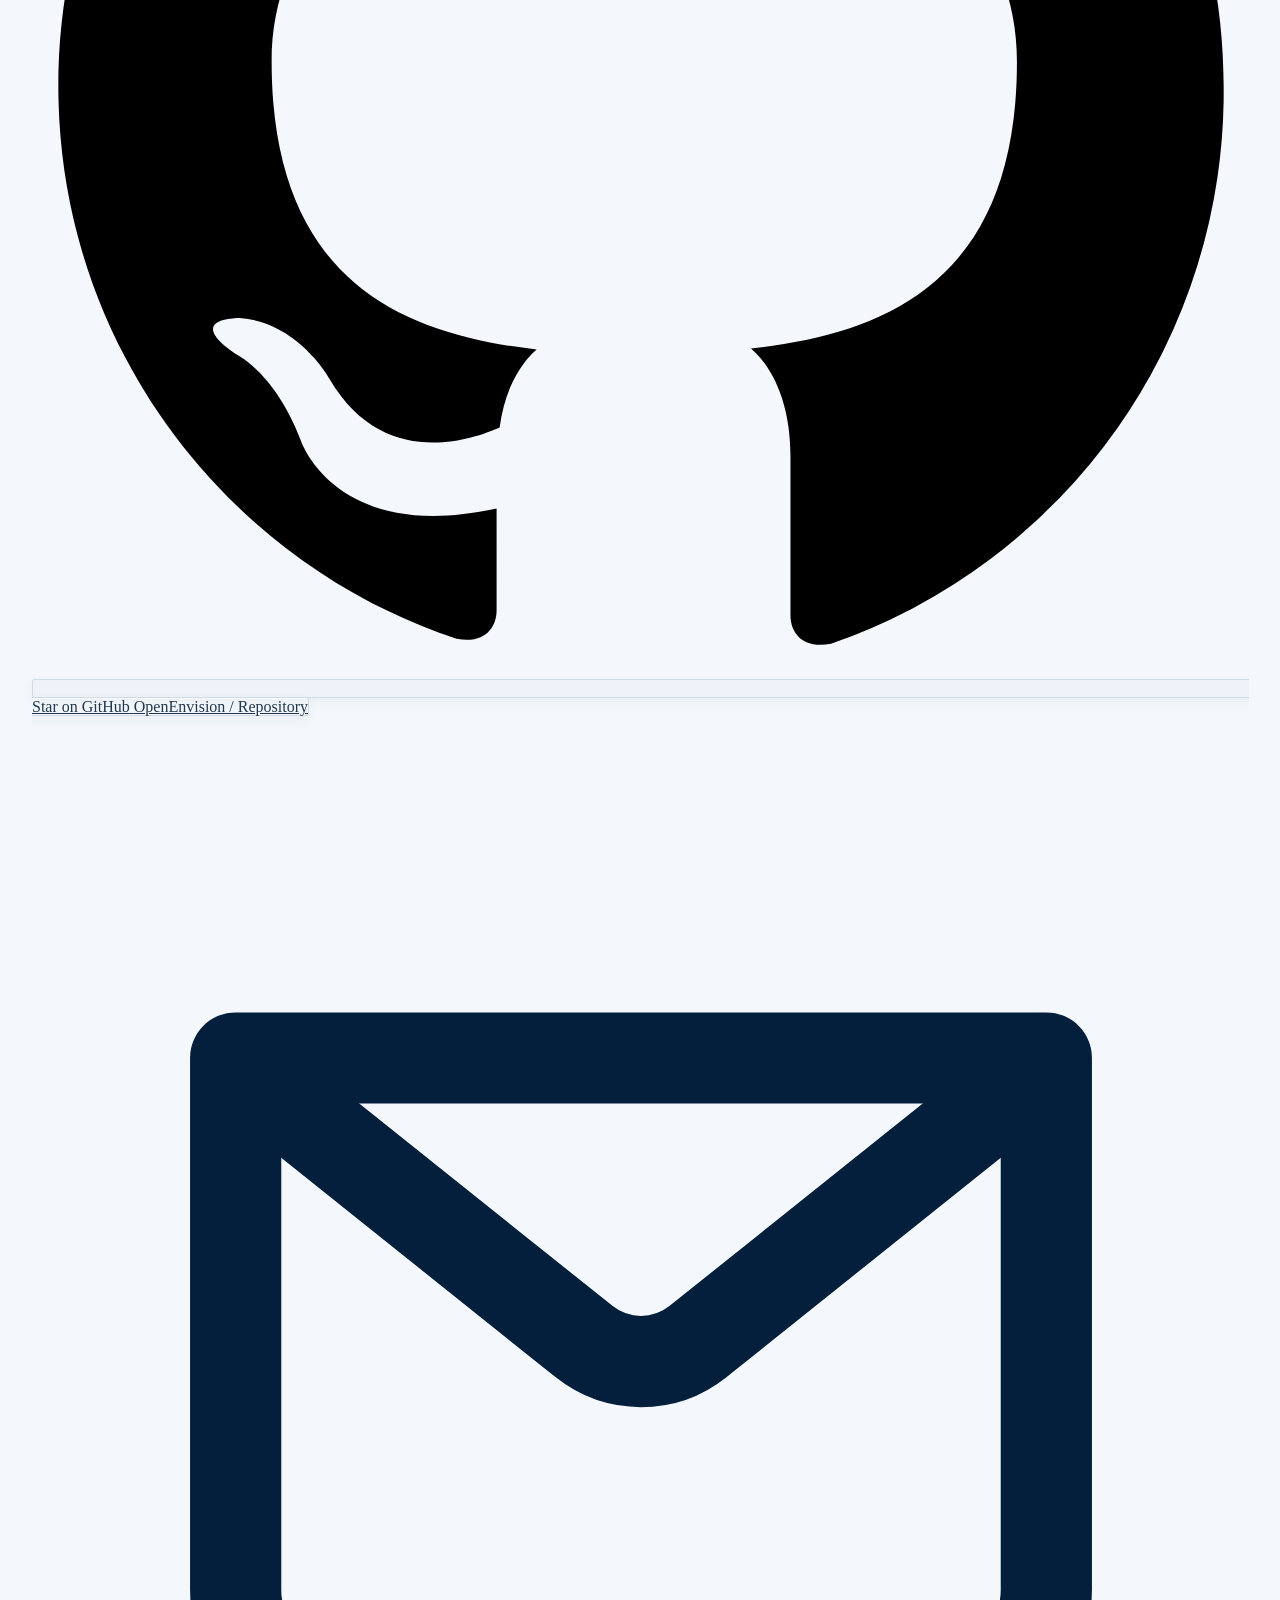
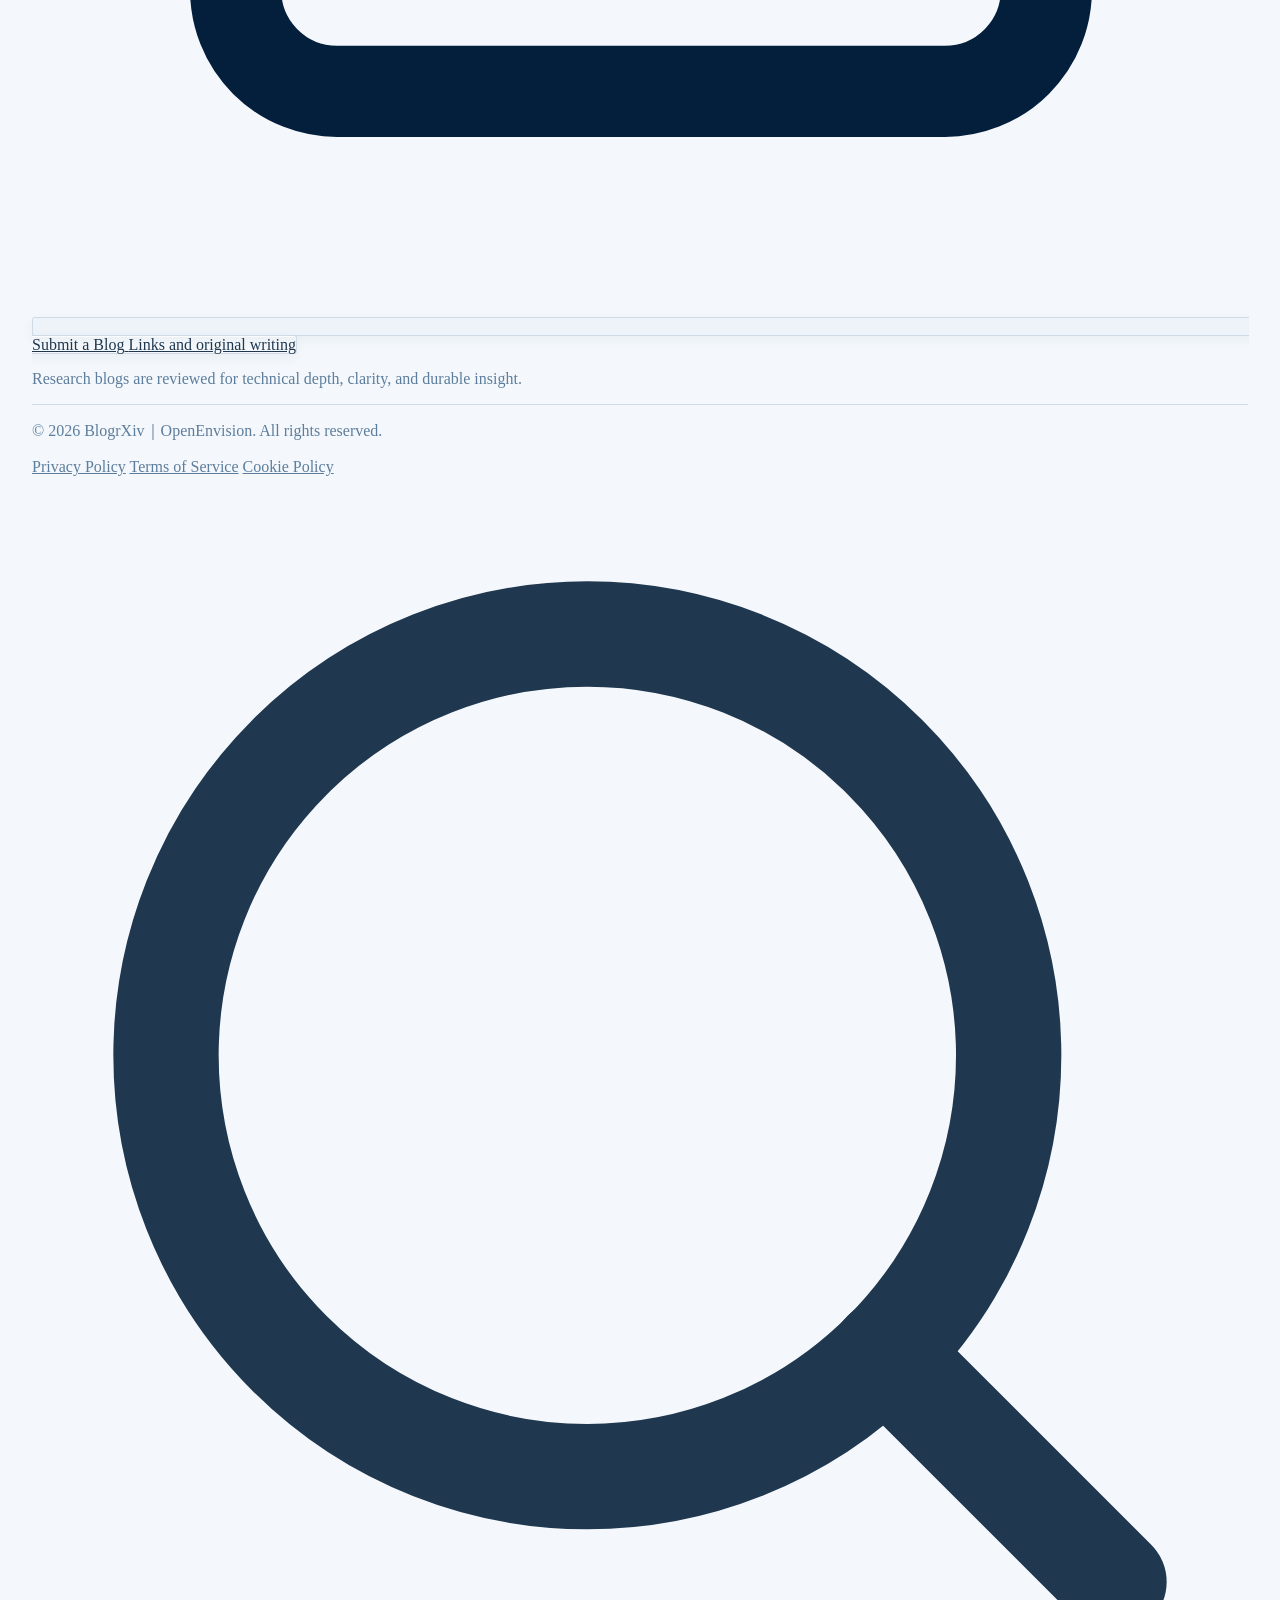
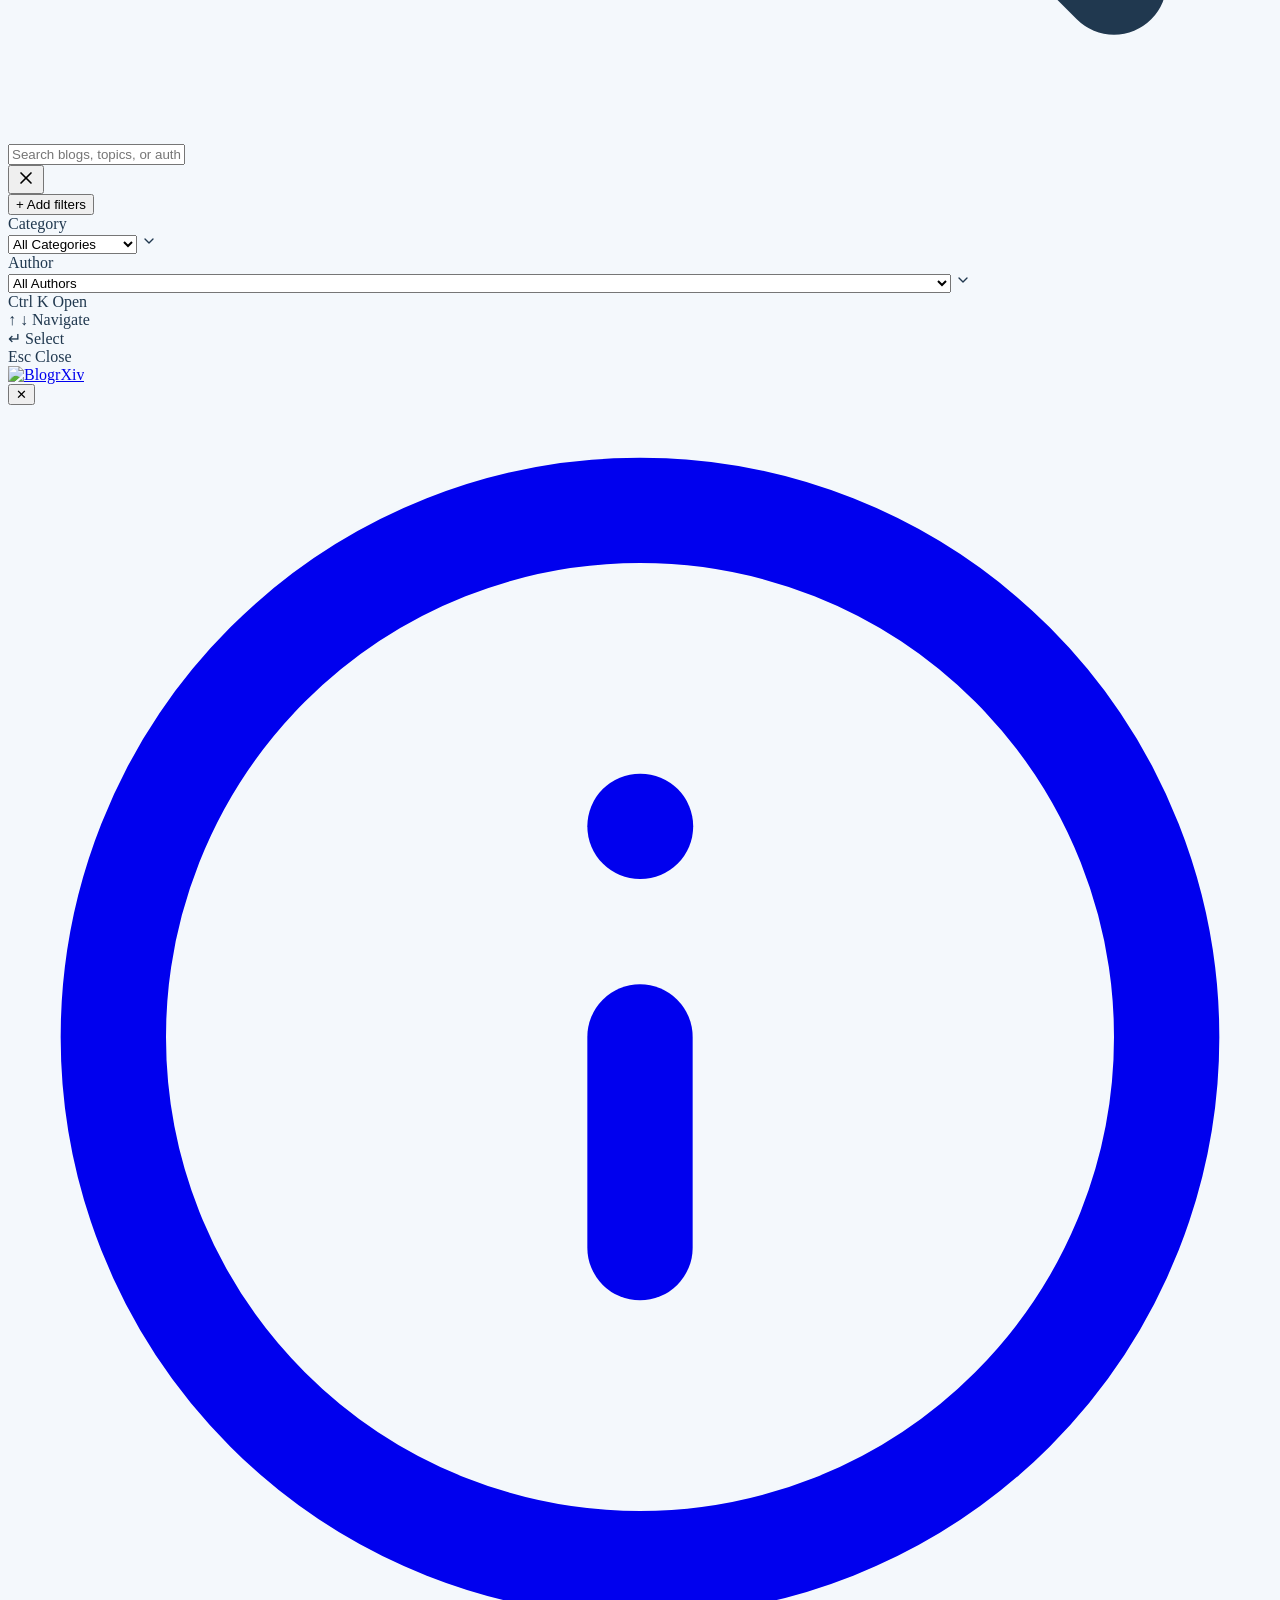
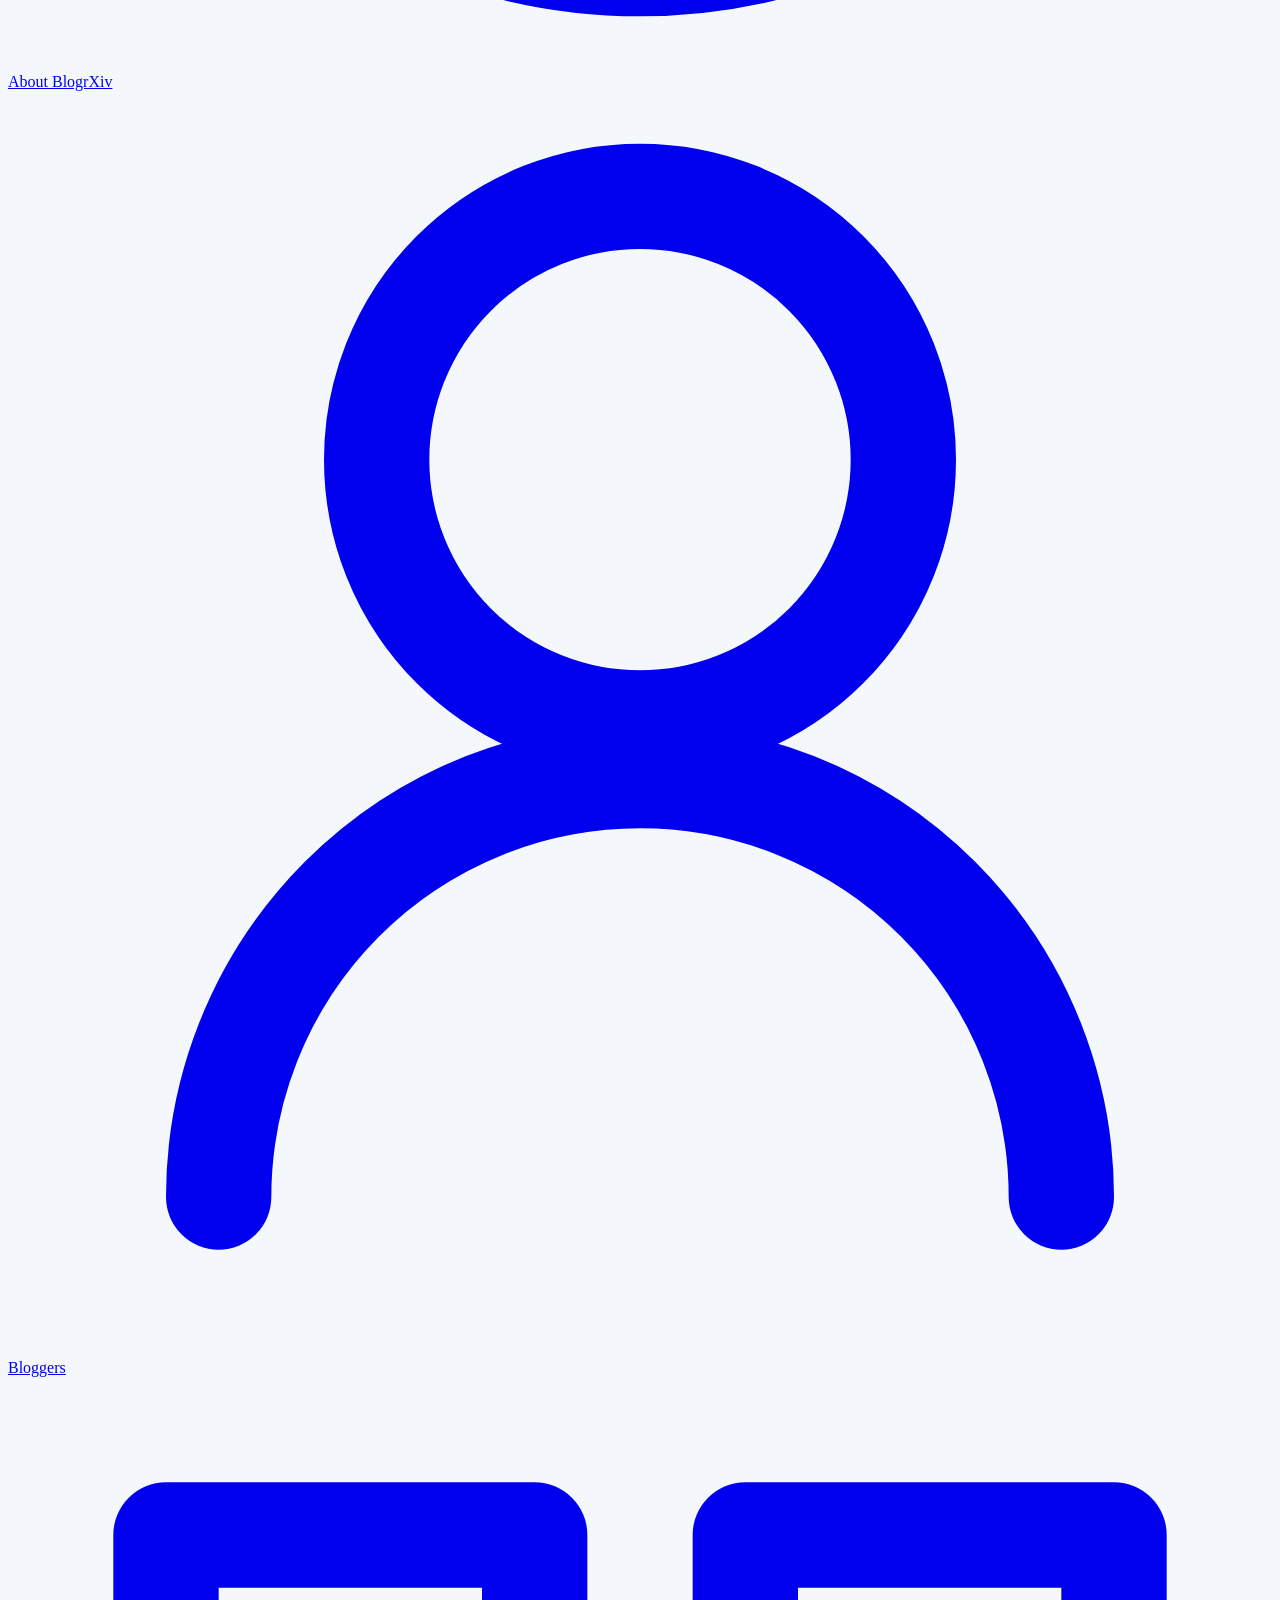
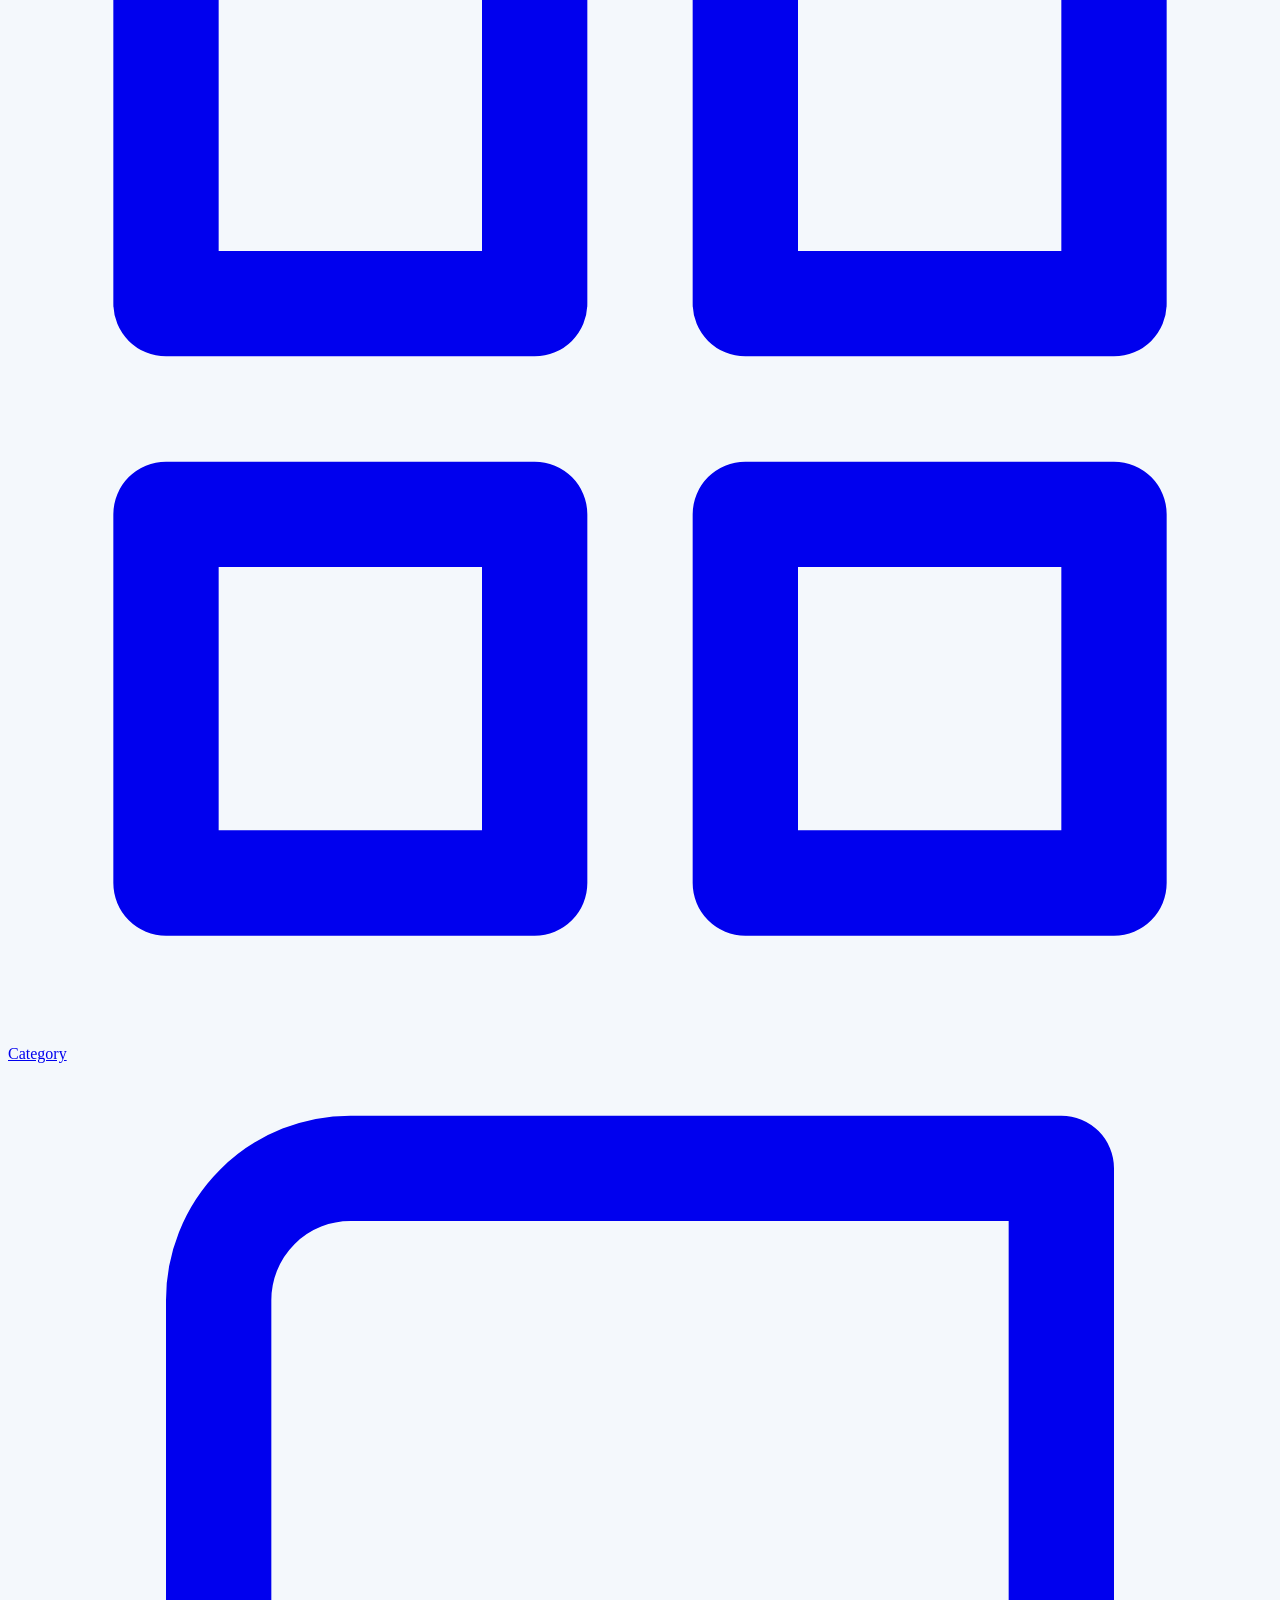
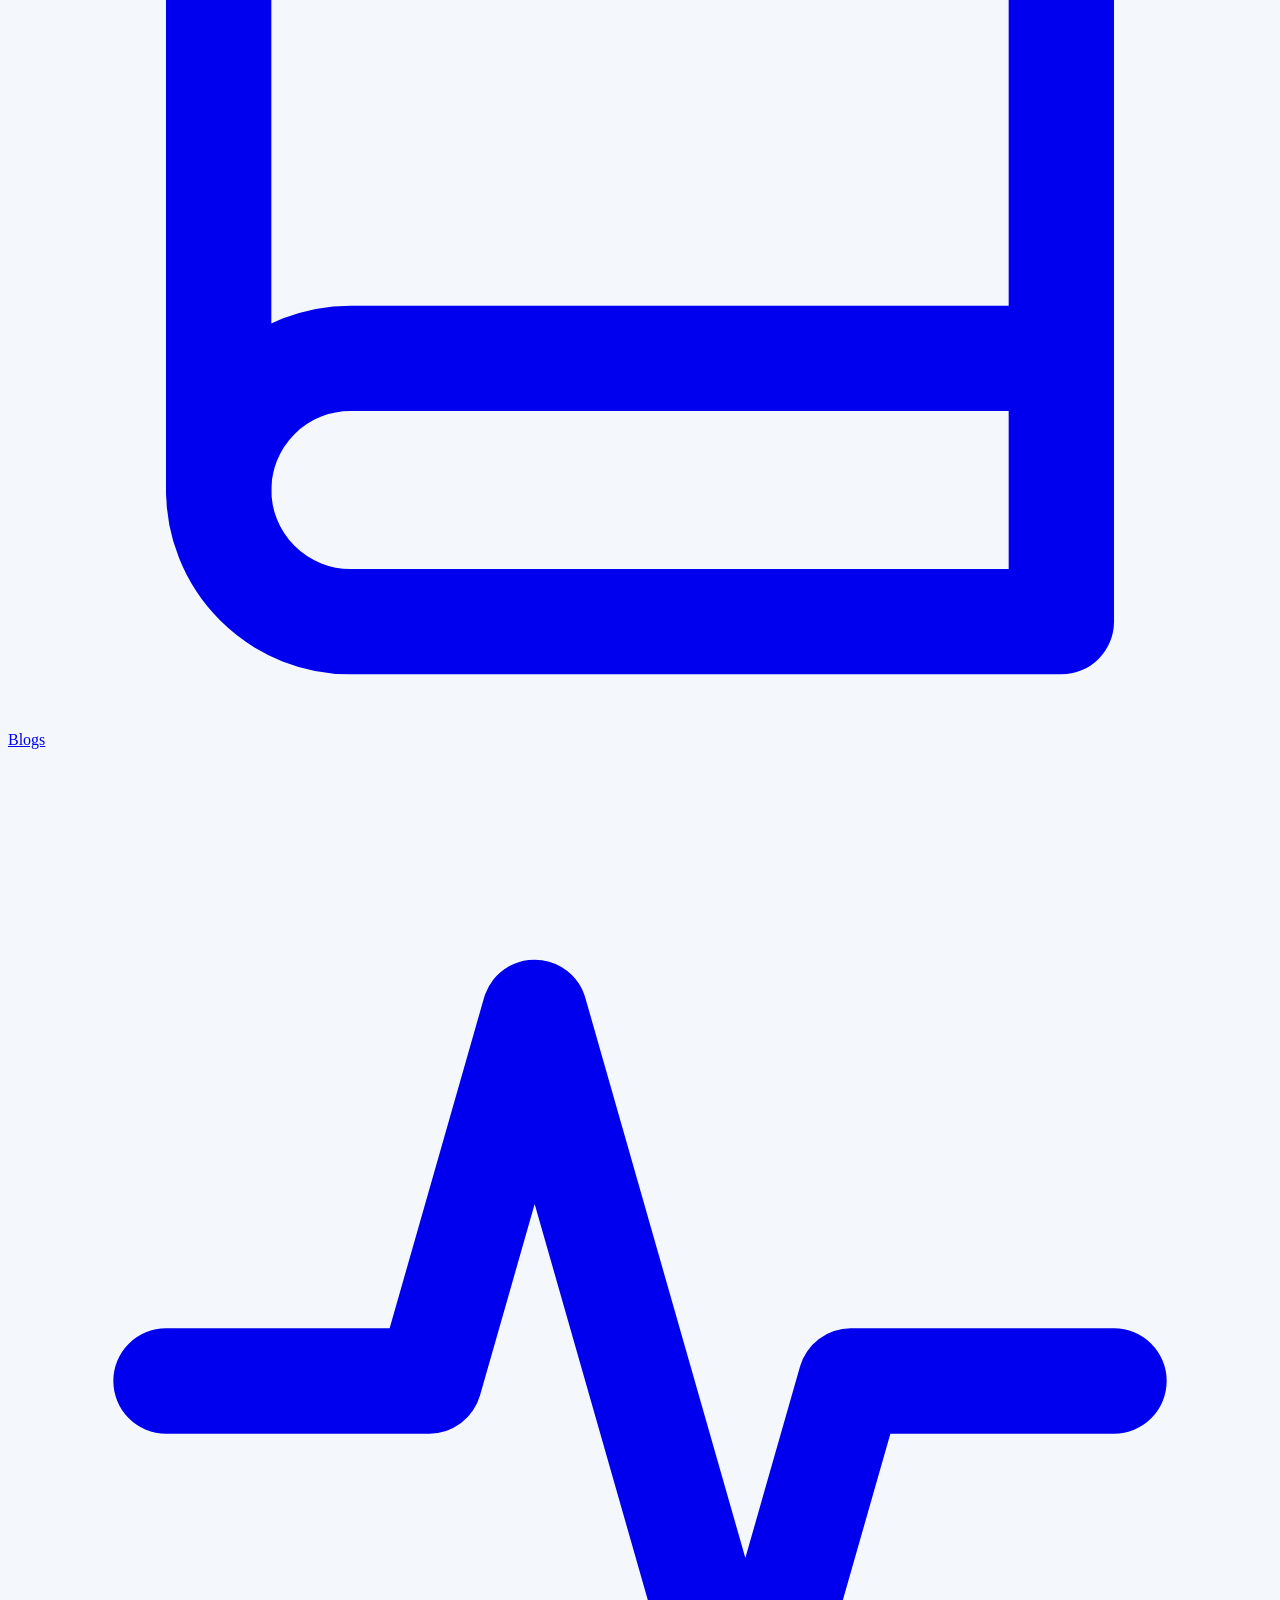
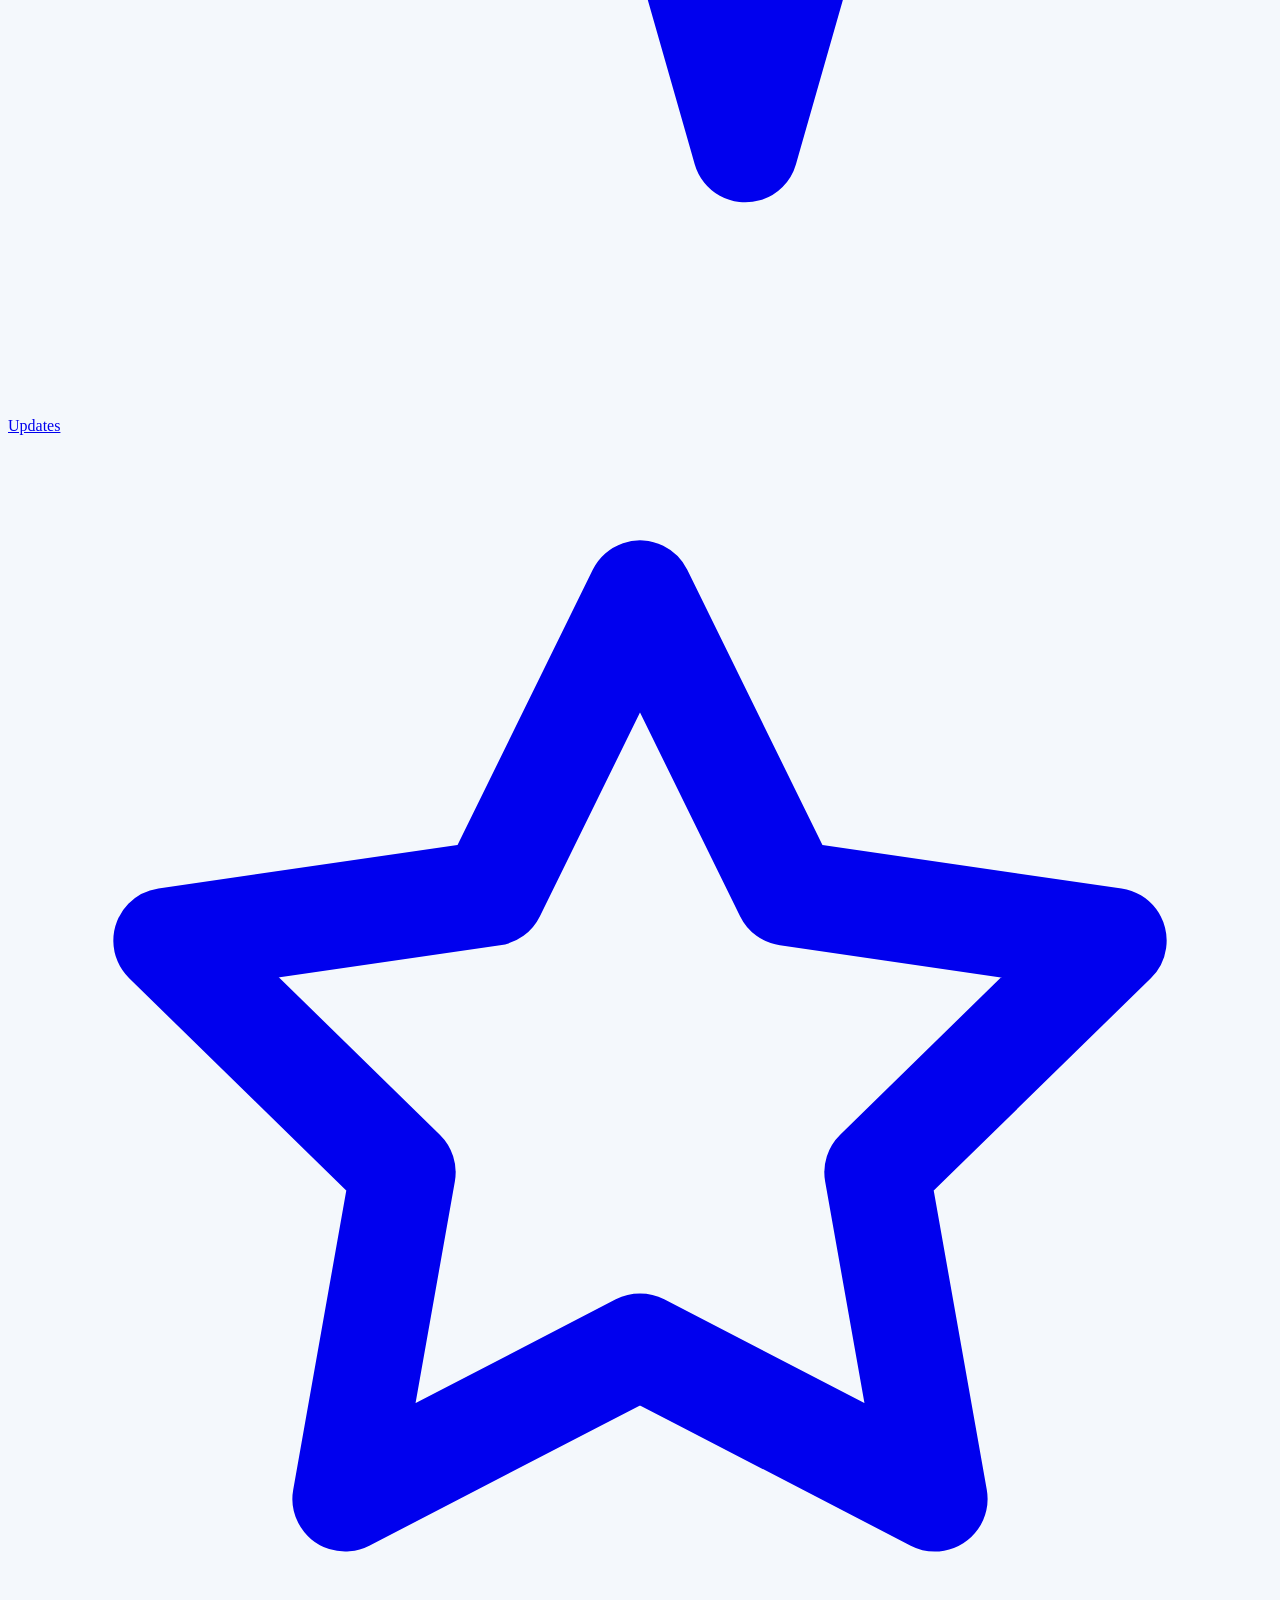
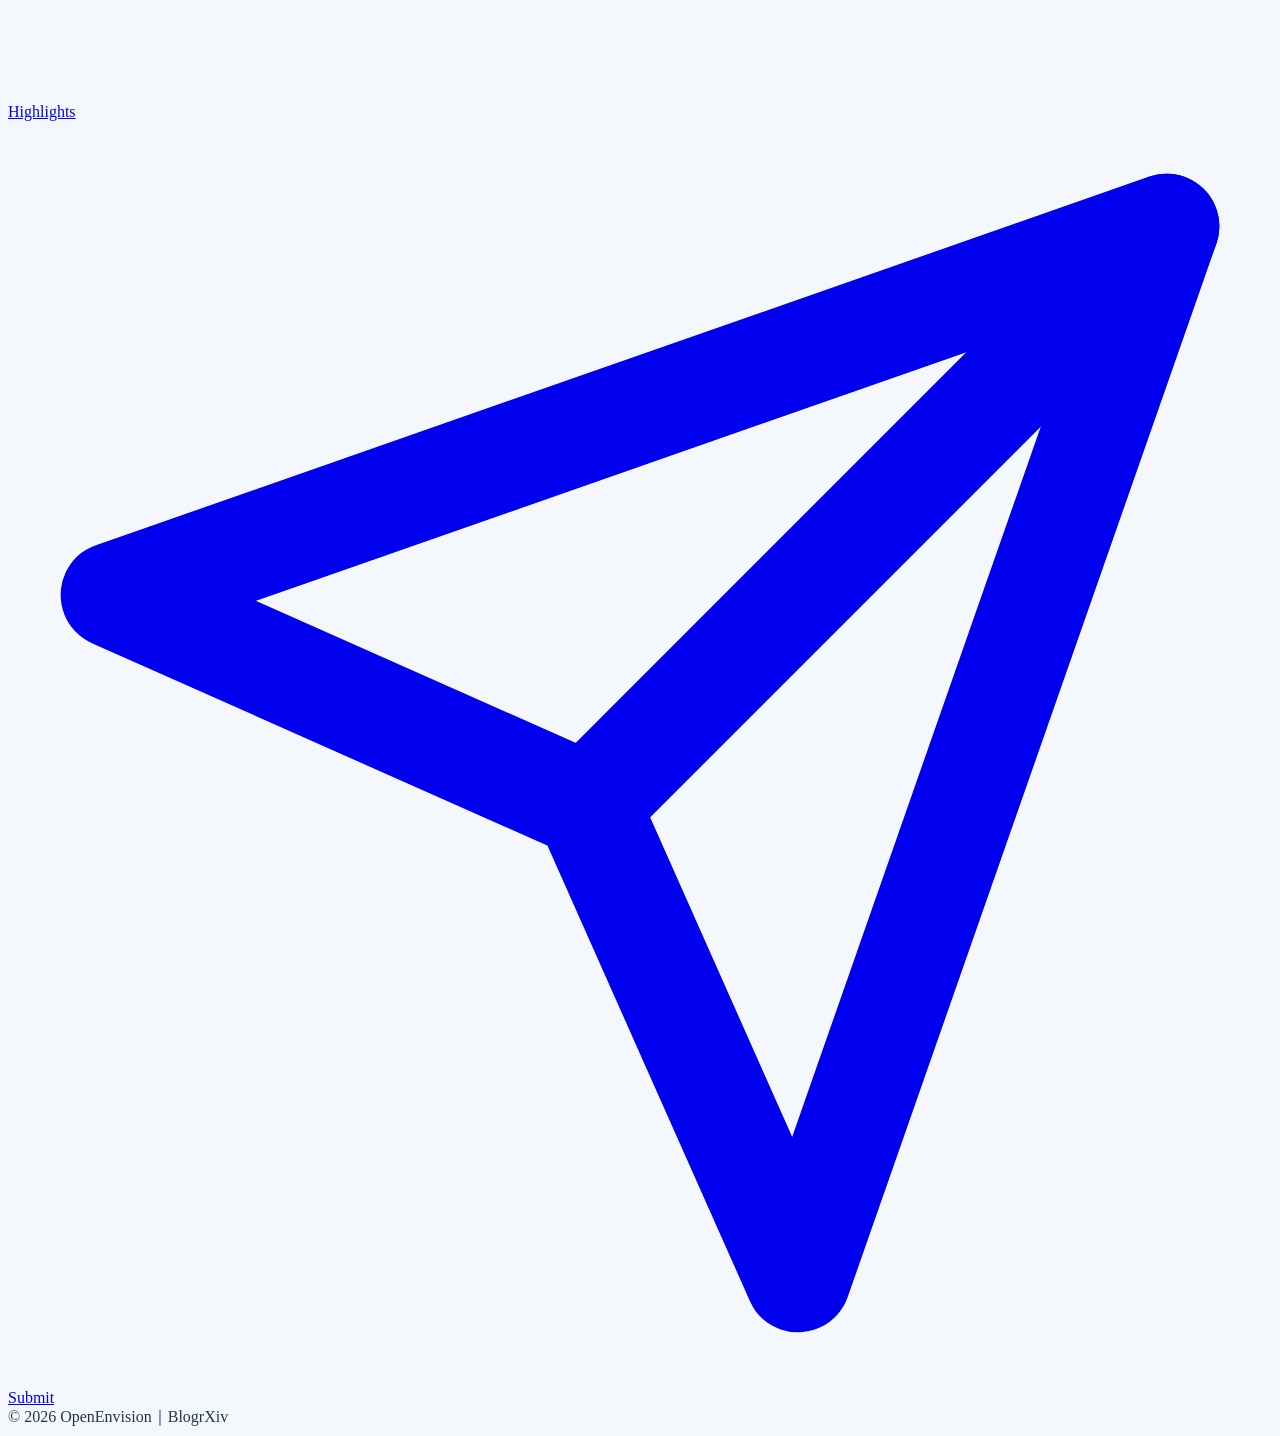
==== commit 02cf12d1: "Merge PR #8: Improve taxonomy copy and add 93 high-quality systems, safety, craft, and frontier essa" ====
--- a/site/about.html
+++ b/site/about.html
@@ -4,7 +4,7 @@
     <meta charset="UTF-8">
     <meta name="viewport" content="width=device-width, initial-scale=1.0">
     <title>About BlogrXiv</title>
-    <meta name="description" content="About BlogrXiv - Funder: Juanxi Tian. Mission, vision, and message to the academic community.">
+    <meta name="description" content="About BlogrXiv: an editorially curated index of technical AI research writing. Founder: Juanxi Tian.">
     <link rel="preconnect" href="https://fonts.googleapis.com">
     <link rel="preconnect" href="https://fonts.gstatic.com" crossorigin>
     <link href="https://fonts.googleapis.com/css2?family=Inter:wght@300;400;500;600;700&family=JetBrains+Mono:wght@400;500&display=swap" rel="stylesheet">
@@ -64,7 +64,7 @@
         <div class="container">
             <header class="page-header">
                 <h1 class="page-title">About BlogrXiv</h1>
-                <p class="page-description">A letter to the academic community. Founder: Juanxi Tian.</p>
+                <p class="page-description">What the index is, how entries are chosen, and a letter from the founder, Juanxi Tian.</p>
             </header>
 
             <section class="blogs-section">
@@ -81,12 +81,16 @@
                             </p>
 
                             <p>
-                                BlogrXiv is a professional platform designed for scholars and research-minded readers to publish
-                                high-quality blog essays: precise in argument, faithful to sources, and readable by a wider audience.
-                                Our goal is to complement formal publications with narrative clarity—helping research be understood,
-                                discussed, and reused. To keep discovery scholarly, every entry is filed into an
-                                eleven-category <a href="categories.html" style="color: var(--primary-blue); text-decoration: none; font-weight: 600;">research taxonomy</a>—from
-                                Foundation Model to How to Research—with documented scope and boundaries.
+                                BlogrXiv is an editorially curated index of technical AI research writing. It is not a
+                                publishing CMS, a news feed, or a ranking of authors. Every public entry points at a
+                                canonical source and is placed in a taxonomy that a technical reader can search.
+                            </p>
+
+                            <p>
+                                BlogrXiv is a professional platform designed for scholars and research-minded readers to
+                                discover high-quality blog essays: precise in argument, faithful to sources, and readable
+                                beyond a specialist clique. The goal is to complement formal publications with narrative
+                                clarity — helping research be understood, compared, and reused.
                             </p>
 
                             <p><strong>What we stand for:</strong></p>
@@ -110,6 +114,46 @@
                                 <p style="margin: 0; color: var(--text-secondary);">Founder, OpenEnvision</p>
                             </div>
                         </div>
+                    </div>
+                </div>
+            </section>
+
+            <section class="blogs-section" aria-labelledby="whatTitle">
+                <h2 class="section-title" id="whatTitle" style="text-align:center; margin-bottom: 1.25rem;">What BlogrXiv is</h2>
+                <div class="research-card" style="padding: 1.5rem 2rem;">
+                    <div class="research-content" style="color: var(--text-secondary); line-height: 1.8;">
+                        <p>BlogrXiv is a curated discovery system for AI research blogs and technical essays; an auditable, source-linked index; and a taxonomy for navigating that writing by research concept rather than recency.</p>
+                        <p style="margin-top: 0.85rem;"><strong>It is not</strong> a paper mirror, a news feed, a leaderboard, a ranking of labs, or a general-purpose blog directory. Recommended links and original writing are pending until an editor accepts them and commits static metadata.</p>
+                    </div>
+                </div>
+            </section>
+
+            <section class="blogs-section" aria-labelledby="standardTitle">
+                <h2 class="section-title" id="standardTitle" style="text-align:center; margin-bottom: 1.25rem;">Editorial standard</h2>
+                <div class="research-card" style="padding: 1.5rem 2rem;">
+                    <div class="research-content">
+                        <ul style="color: var(--text-secondary); line-height: 1.8; padding-left: 1.25rem;">
+                            <li>The post teaches a mechanism, method, system behavior, evaluation, or research lesson.</li>
+                            <li>It is specific enough to support technical judgment, not generic commentary.</li>
+                            <li>Author, lab, or venue is identifiable; the canonical URL is preserved.</li>
+                            <li>The piece remains useful after the announcement cycle. Product landings and lab homepages are excluded.</li>
+                            <li>It can be placed in one of eleven categories without forcing a neighbor shelf.</li>
+                        </ul>
+                        <p style="color: var(--text-secondary); margin-top: 1rem;">Summaries are editorial. They do not replace the original article or reproduce substantial copyrighted text. See <a href="guidelines.html">Community Guidelines</a> and <a href="submit.html">Submit</a>.</p>
+                    </div>
+                </div>
+            </section>
+
+            <section class="blogs-section" aria-labelledby="citeTitle">
+                <h2 class="section-title" id="citeTitle" style="text-align:center; margin-bottom: 1.25rem;">How to cite</h2>
+                <div class="research-card" style="padding: 1.5rem 2rem;">
+                    <div class="research-content">
+                        <pre style="white-space: pre-wrap; color: var(--text-secondary); font-size: 0.92rem; line-height: 1.55; margin: 0;">@misc{openenvision_blogxiv_2026,
+  title        = {BlogrXiv},
+  author       = {{OpenEnvision}},
+  year         = {2026},
+  note         = {Curated research blog index}
+}</pre>
                     </div>
                 </div>
             </section>
@@ -125,7 +169,7 @@
                             <img src="assets/img/brand/blogrxiv.svg" alt="BlogrXiv" class="brand-logo" />
                         </a>
                     </div>
-                    <p class="footer-description">Discover, share, and explore amazing blogs across different domains.</p>
+                    <p class="footer-description">An editorially curated, source-linked index of technical AI research writing.</p>
                 </div>
                 <div class="footer-section">
                     <h3 class="footer-title">Platform</h3>
--- a/site/assets/css/unified-palette.css
+++ b/site/assets/css/unified-palette.css
@@ -316,142 +316,39 @@
     color: var(--unified-on-accent);
 }
 
-/* Taxonomy page: classification notes panel above the category grid. */
-.categories-page .taxonomy-intro {
-    margin: 0 0 42px;
-    padding: 26px 28px;
-    border: 1px solid var(--unified-border);
-    border-left: 3px solid var(--unified-accent);
-    border-radius: 8px;
-    background: var(--unified-surface);
-    box-shadow: var(--unified-shadow-sm), var(--unified-shadow-inset);
-}
-
-.categories-page .taxonomy-intro-title {
-    margin: 0 0 16px;
-    color: var(--unified-text);
-    font-family: var(--page-serif);
-    font-size: 1.35rem;
-    font-weight: 600;
-}
-
-.categories-page .taxonomy-notes {
-    display: grid;
-    grid-template-columns: repeat(2, minmax(0, 1fr));
-    gap: 14px 32px;
-    margin: 0;
-    padding: 0;
-    list-style: none;
-}
-
-.categories-page .taxonomy-notes li {
-    position: relative;
-    padding-left: 20px;
-    color: var(--unified-muted);
-    font-family: var(--page-serif);
-    font-size: 0.95rem;
-    line-height: 1.62;
-}
-
-.categories-page .taxonomy-notes li::before {
-    content: "\00a7";
-    position: absolute;
-    left: 0;
-    color: var(--unified-accent);
-    font-family: var(--page-serif);
-}
-
-.categories-page .taxonomy-notes li strong {
-    color: var(--unified-text);
-}
-
 /* Categories page: softer topic chips and a readable low-emphasis action. */
-.categories-page .categories-section .categories-grid {
-    grid-template-columns: repeat(auto-fill, minmax(340px, 1fr));
-    align-items: stretch;
-}
-
 .categories-page .categories-section .category-card {
-    display: flex;
-    align-items: stretch;
-    flex-direction: column;
-    padding: 28px 28px 26px;
-    border-radius: 8px;
-    text-align: left;
-}
-
-.categories-page .categories-section .category-head {
+    min-height: 520px;
     display: flex;
     align-items: center;
-    gap: 16px;
-    width: 100%;
-    margin-bottom: 18px;
+    flex-direction: column;
+    padding: 30px 28px 26px;
+    border-radius: 8px;
 }
 
 .categories-page .categories-section .category-icon {
-    margin-bottom: 0;
-    flex: 0 0 auto;
+    margin-bottom: 22px;
     border-color: var(--unified-border);
     border-radius: 8px;
     background: color-mix(in srgb, var(--unified-accent-soft) 58%, transparent);
 }
 
 .categories-page .categories-section .category-title {
-    margin-bottom: 4px;
-}
-
-.categories-page .categories-section .category-count {
-    margin: 0;
-    color: var(--unified-muted);
-    font-family: var(--font-mono);
-    font-size: 0.62rem;
-    font-weight: 500;
-    letter-spacing: 0.05em;
-    text-transform: uppercase;
-}
-
-.categories-page .categories-section .category-count:empty {
-    display: none;
+    margin-bottom: 10px;
 }
 
 .categories-page .categories-section .category-description {
-    width: 100%;
-    max-width: none;
-    margin-bottom: 16px;
-    font-size: 0.95rem;
-}
-
-.categories-page .categories-section .category-boundary {
-    width: 100%;
-    margin: 0 0 18px;
-    padding: 10px 14px;
-    border-left: 2px solid color-mix(in srgb, var(--unified-accent) 45%, transparent);
-    border-radius: 0 6px 6px 0;
-    background: color-mix(in srgb, var(--unified-accent-soft) 45%, transparent);
-    color: var(--unified-muted);
-    font-family: var(--page-serif);
-    font-size: 0.88rem;
-    line-height: 1.55;
-}
-
-.categories-page .categories-section .category-boundary-label {
-    display: block;
-    margin-bottom: 3px;
-    color: var(--unified-accent);
-    font-family: var(--font-mono);
-    font-size: 0.6rem;
-    font-weight: 500;
-    letter-spacing: 0.08em;
-    text-transform: uppercase;
+    min-height: 4.8em;
+    max-width: 46ch;
+    margin-bottom: 12px;
 }
 
 .categories-page .categories-section .category-tags {
-    min-height: 0;
+    min-height: 64px;
     display: flex;
-    flex-wrap: wrap;
     align-content: flex-start;
     align-items: flex-start;
-    justify-content: flex-start;
+    justify-content: center;
     gap: 7px;
     width: 100%;
     margin: 0 0 22px;
@@ -528,20 +425,6 @@
     color: var(--unified-accent);
 }
 
-@media (max-width: 768px) {
-    .categories-page .taxonomy-intro {
-        padding: 22px 20px;
-    }
-
-    .categories-page .taxonomy-notes {
-        grid-template-columns: 1fr;
-    }
-
-    .categories-page .categories-section .categories-grid {
-        grid-template-columns: 1fr;
-    }
-}
-
 @media (max-width: 480px) {
     .categories-page .categories-section .category-card {
         min-height: 0;
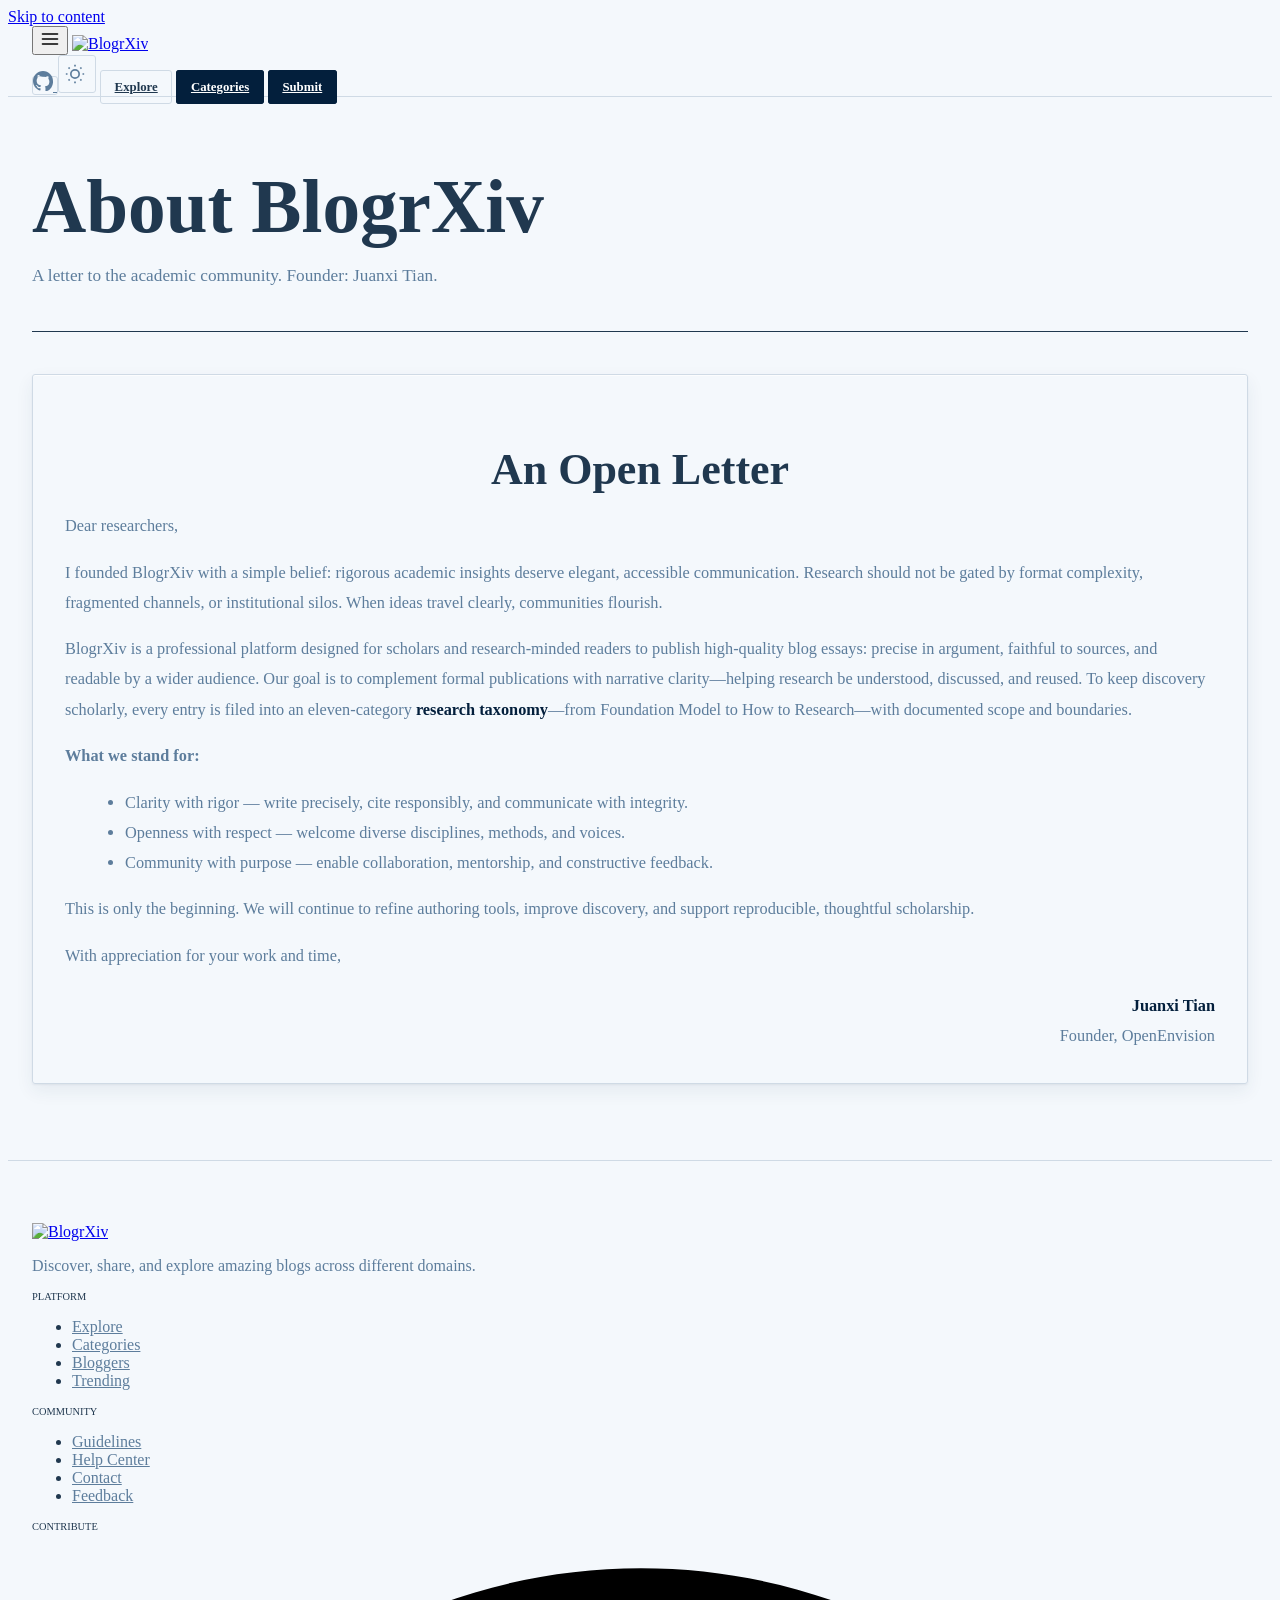
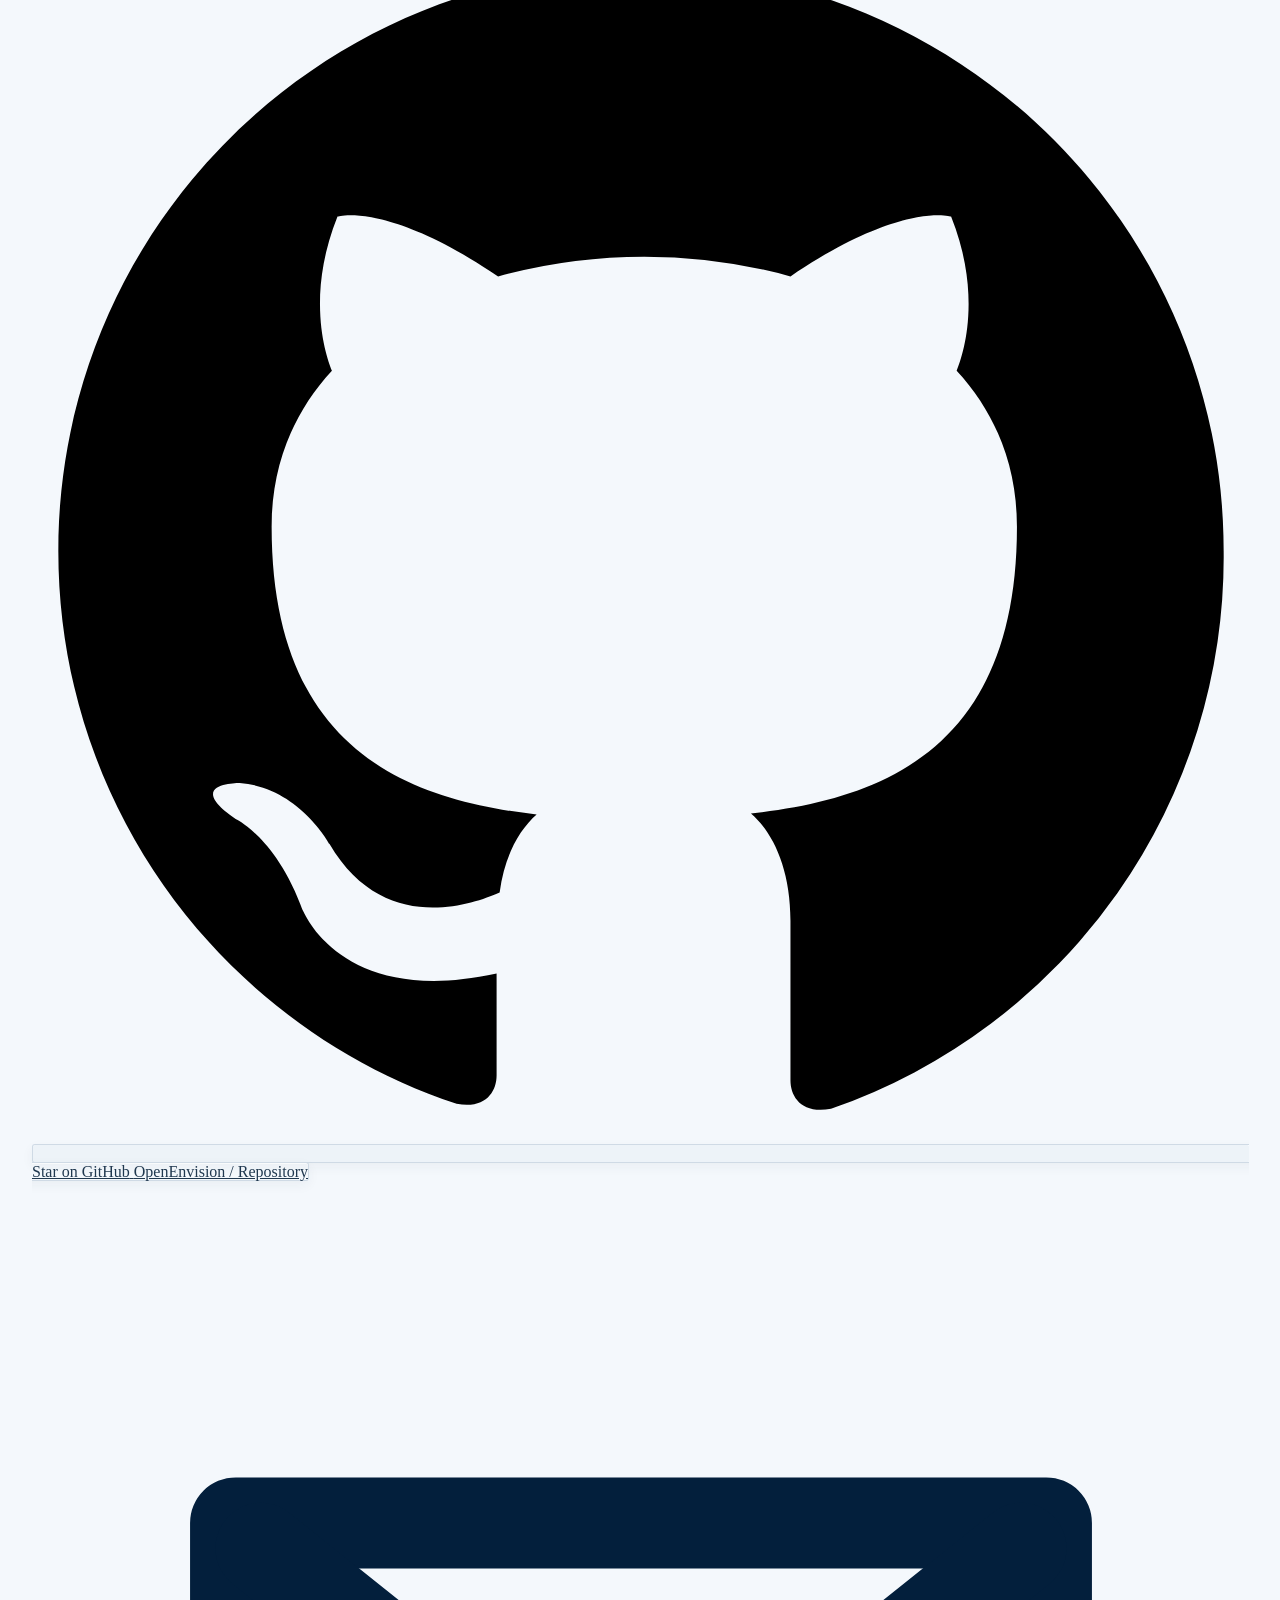
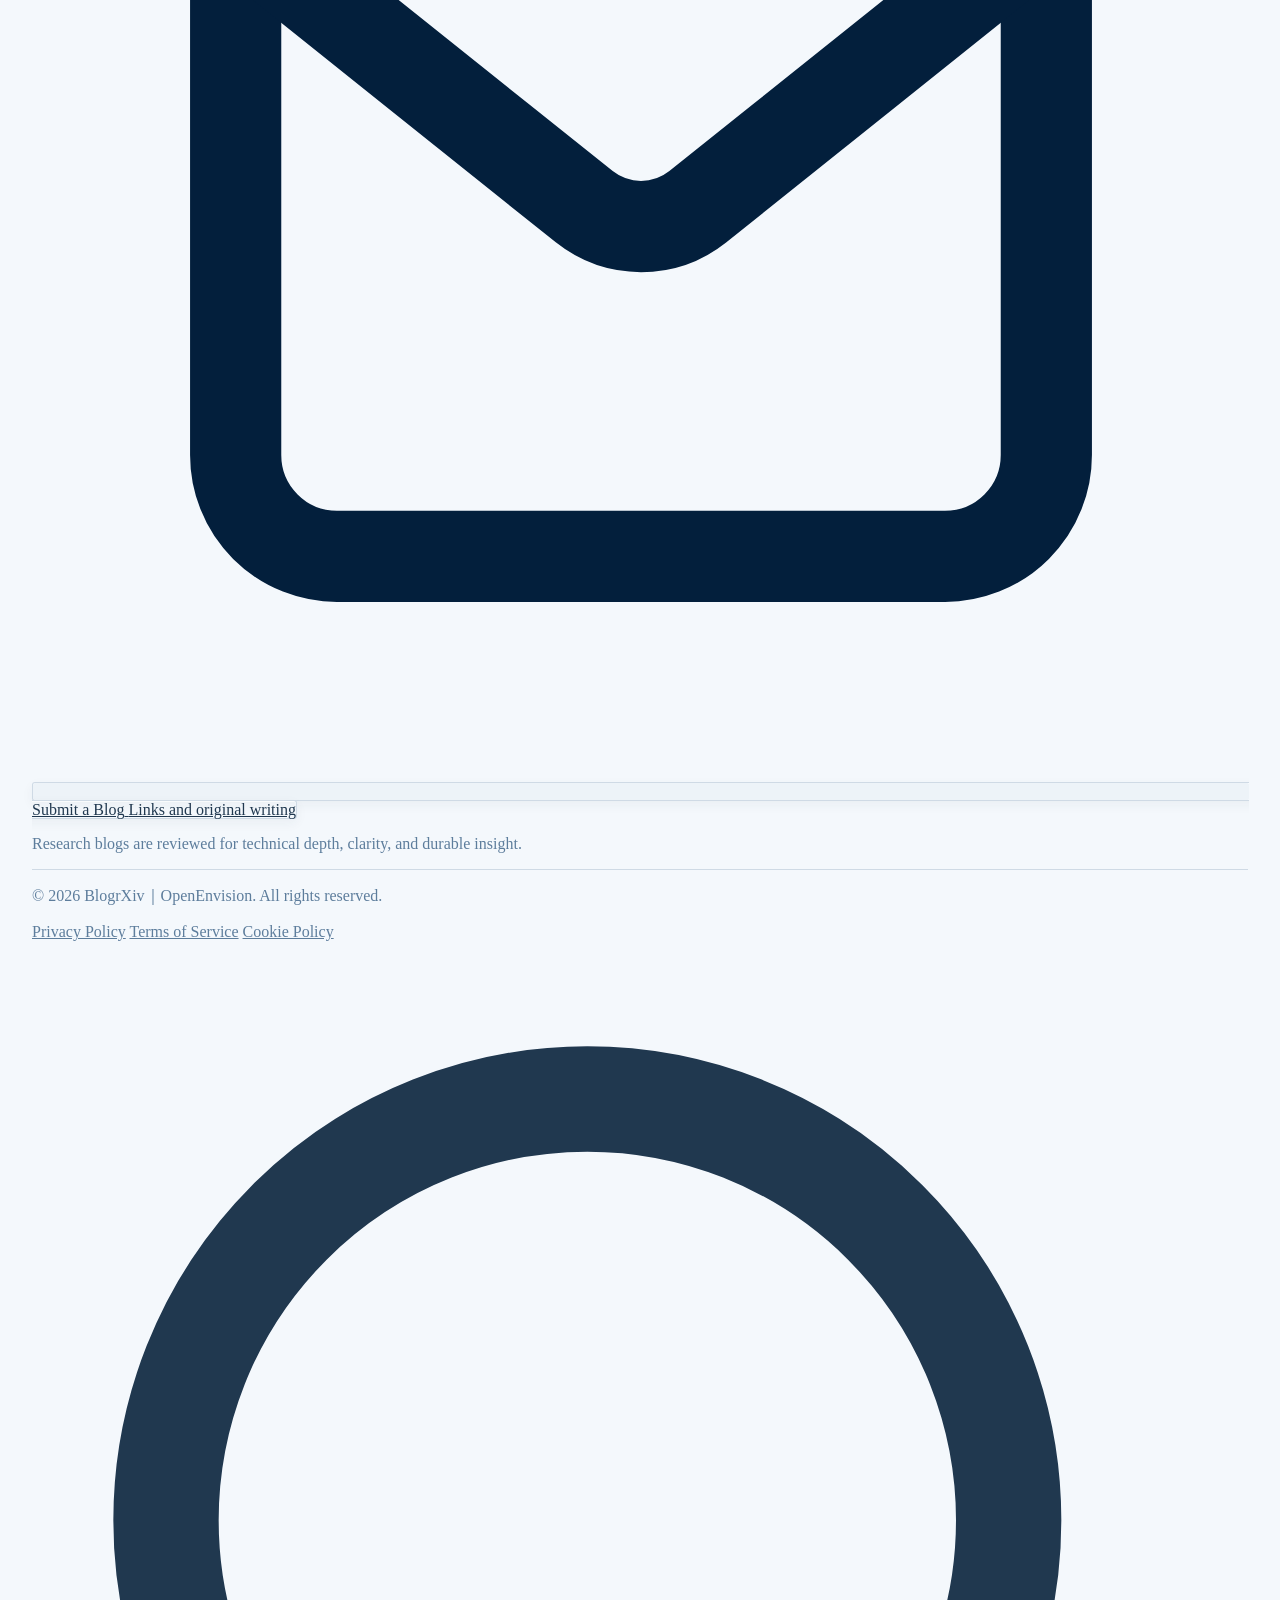
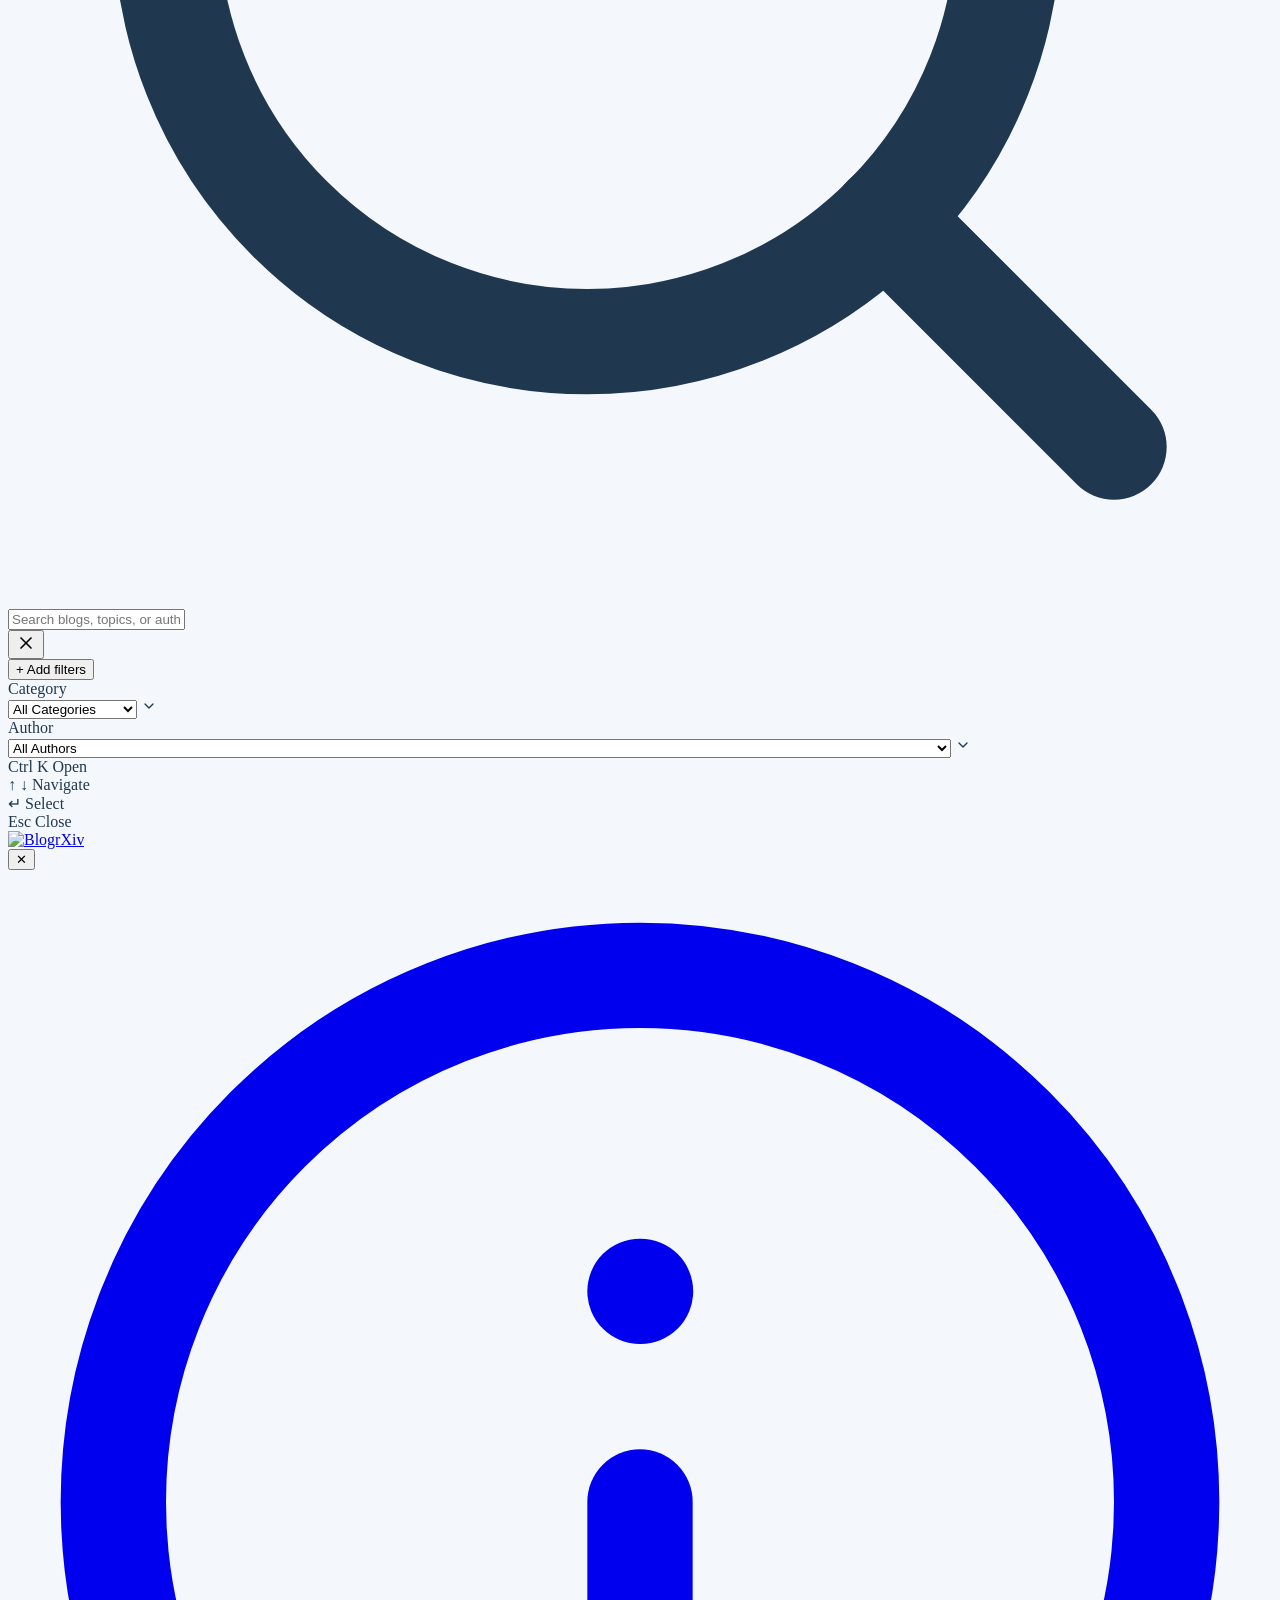
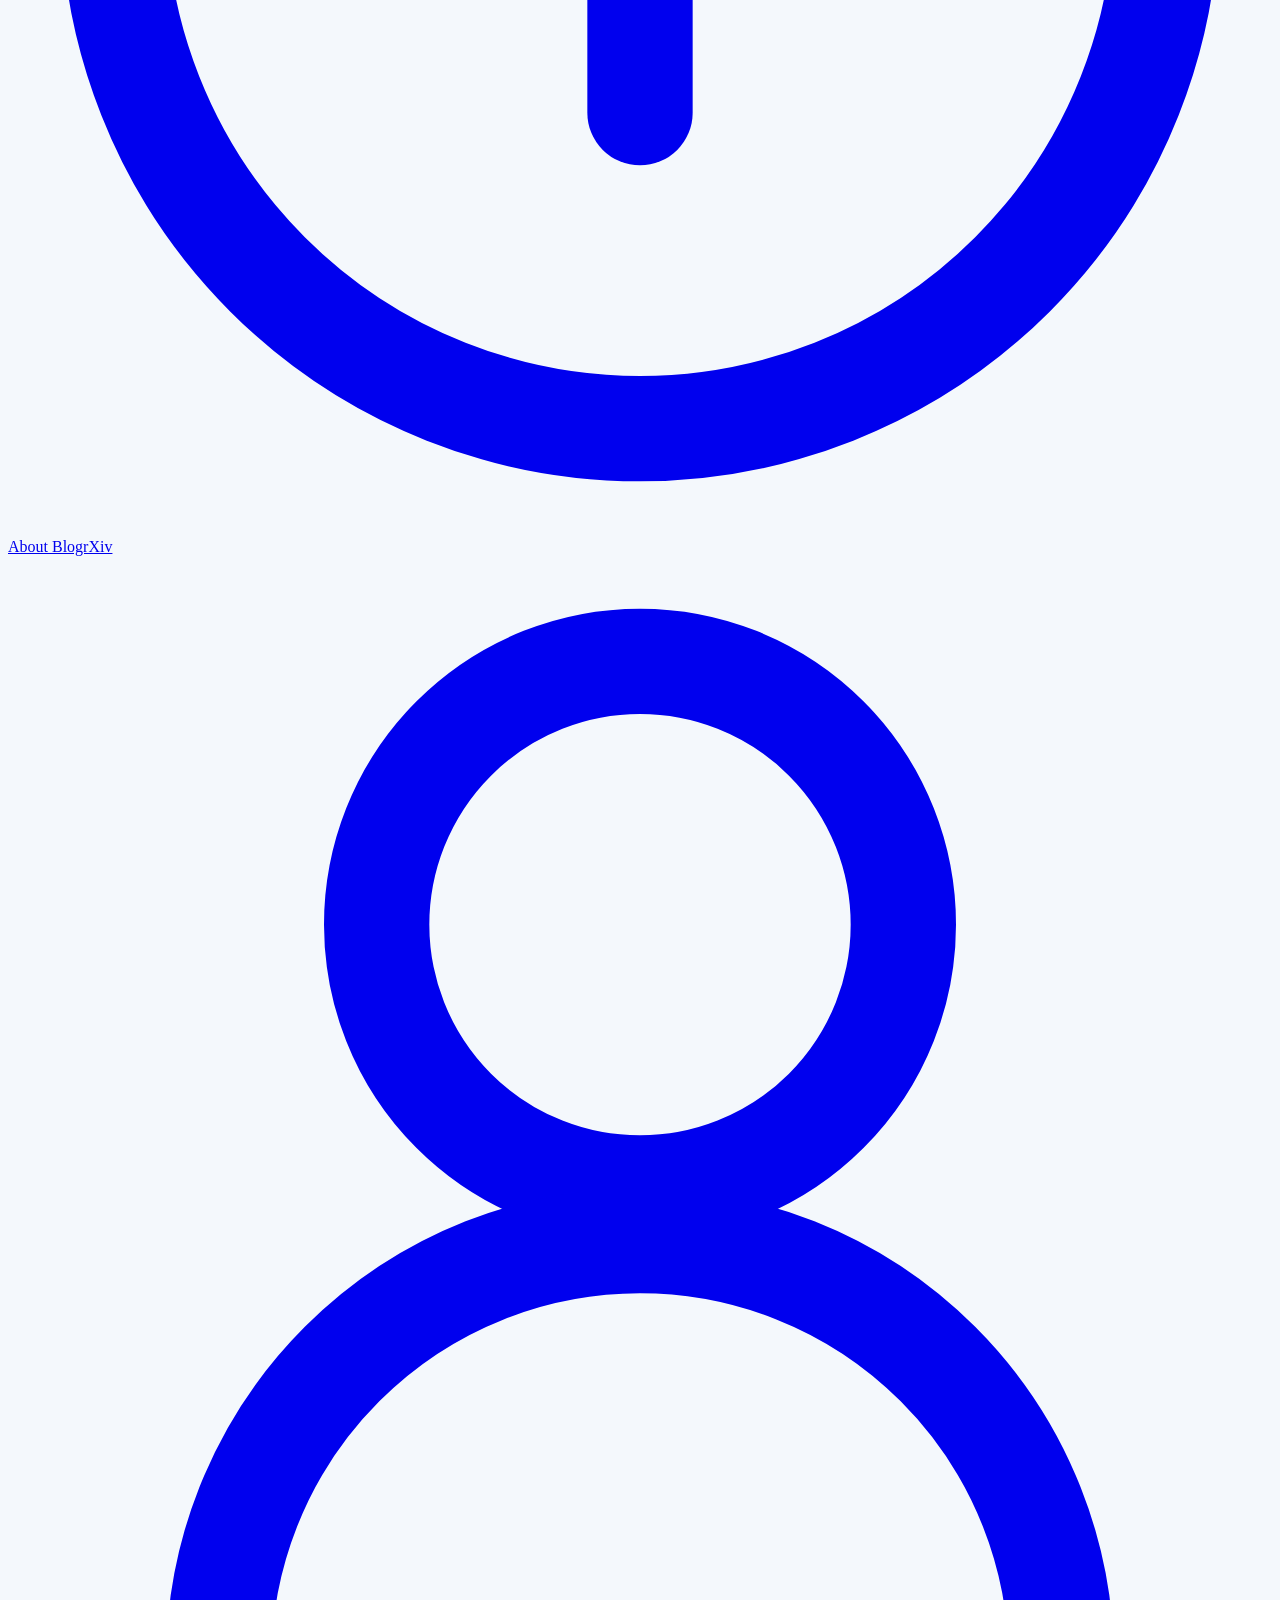
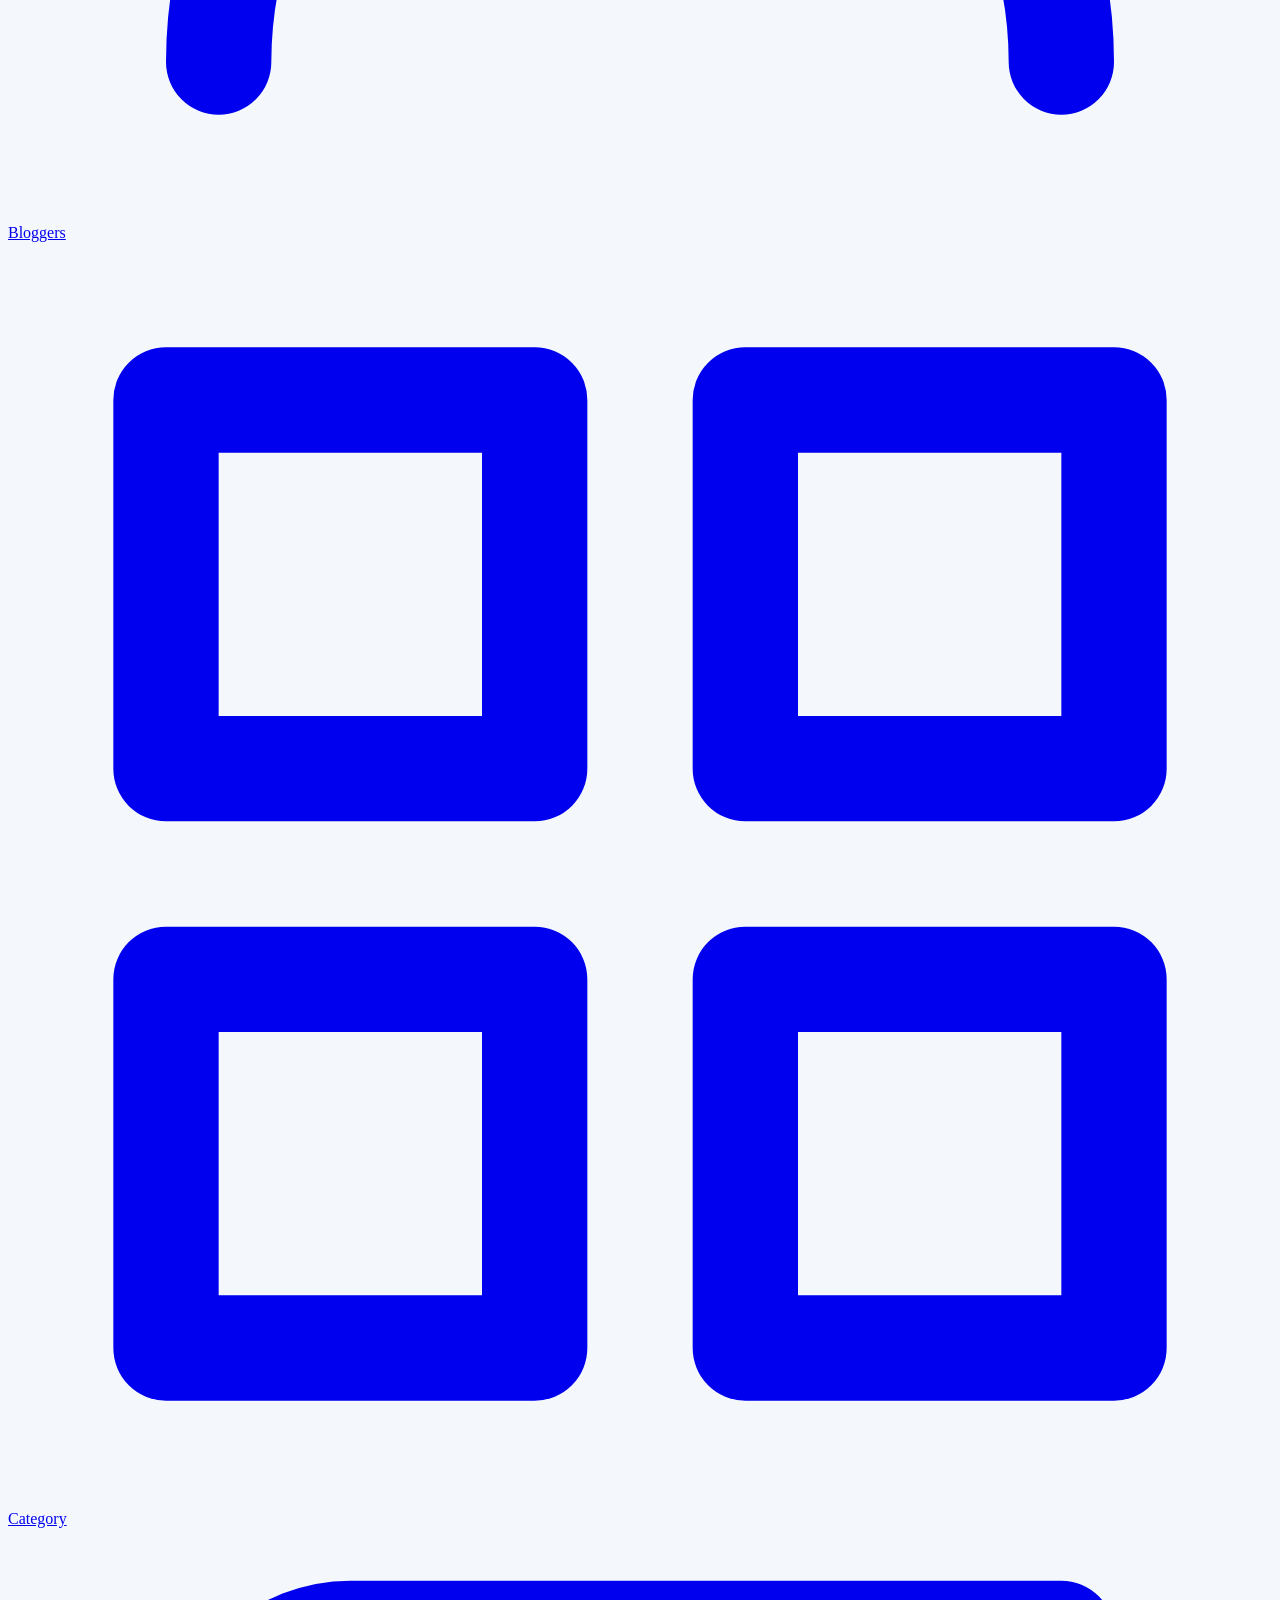
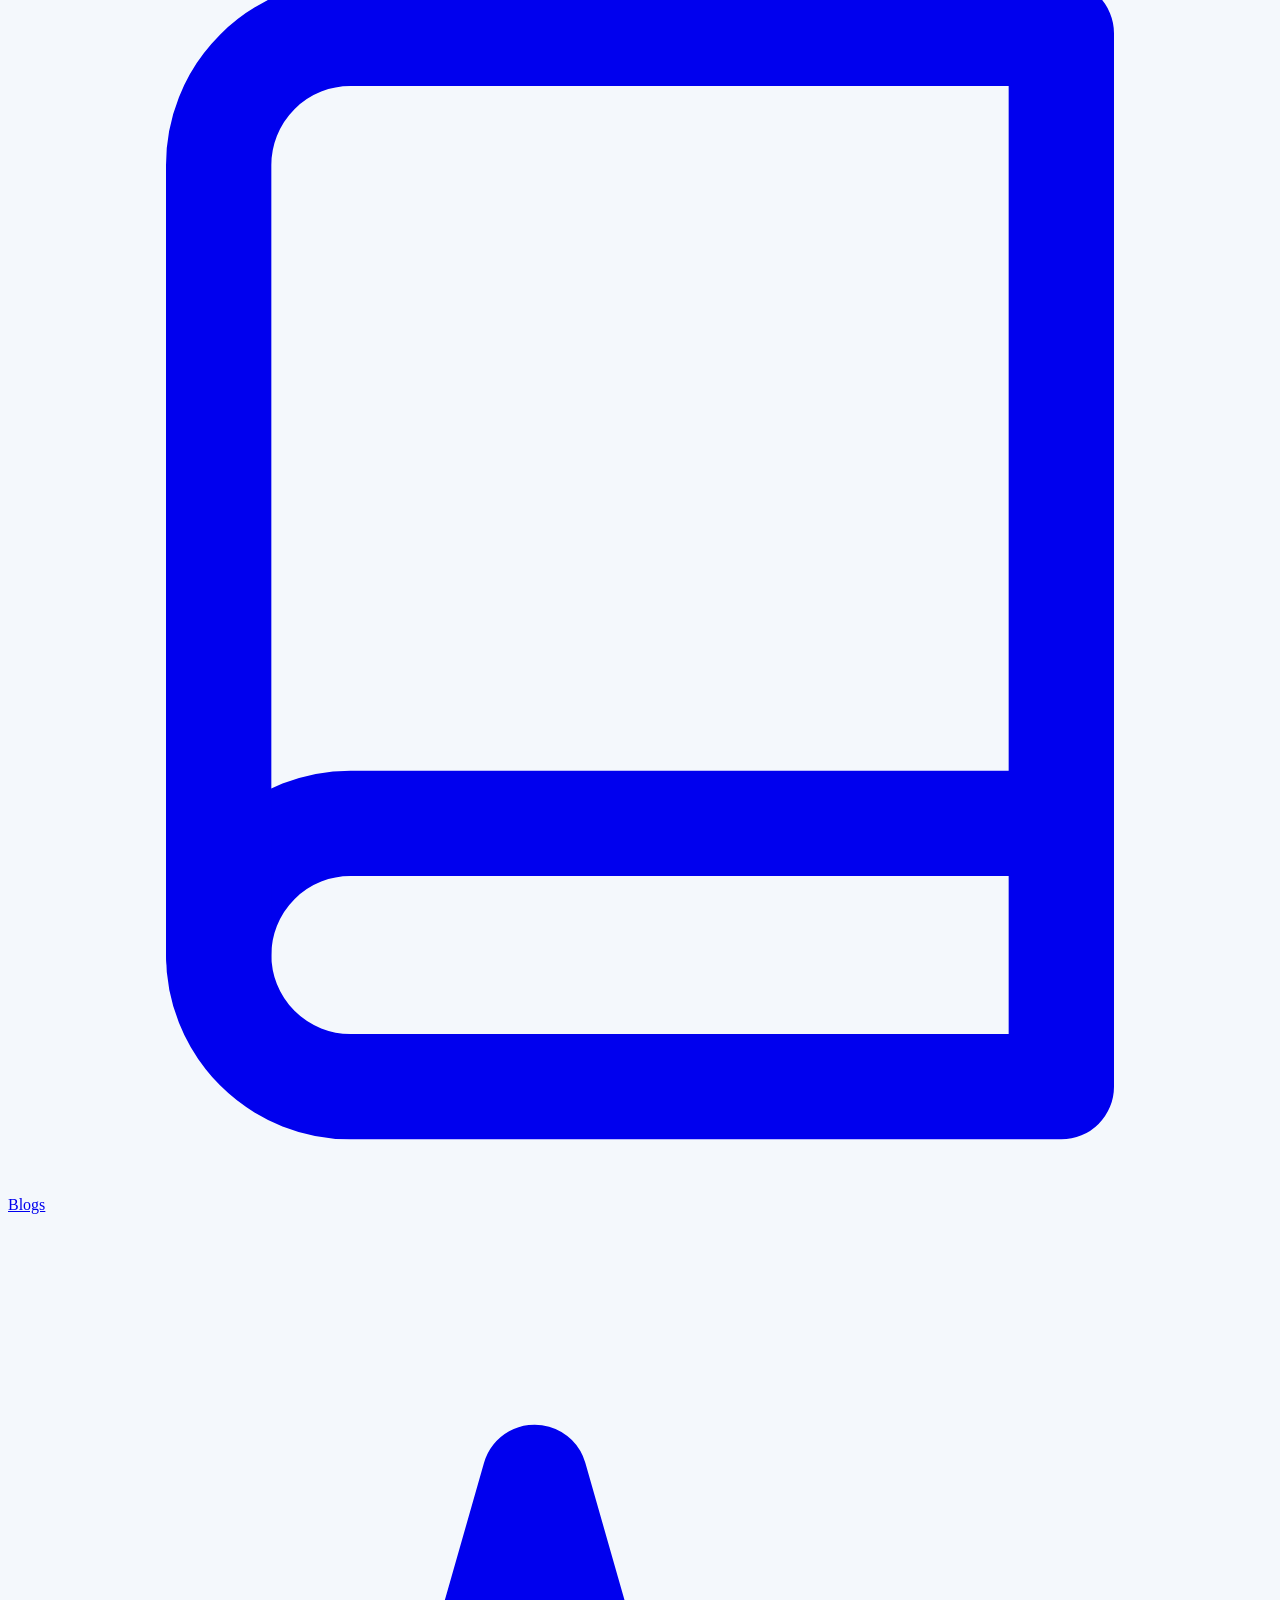
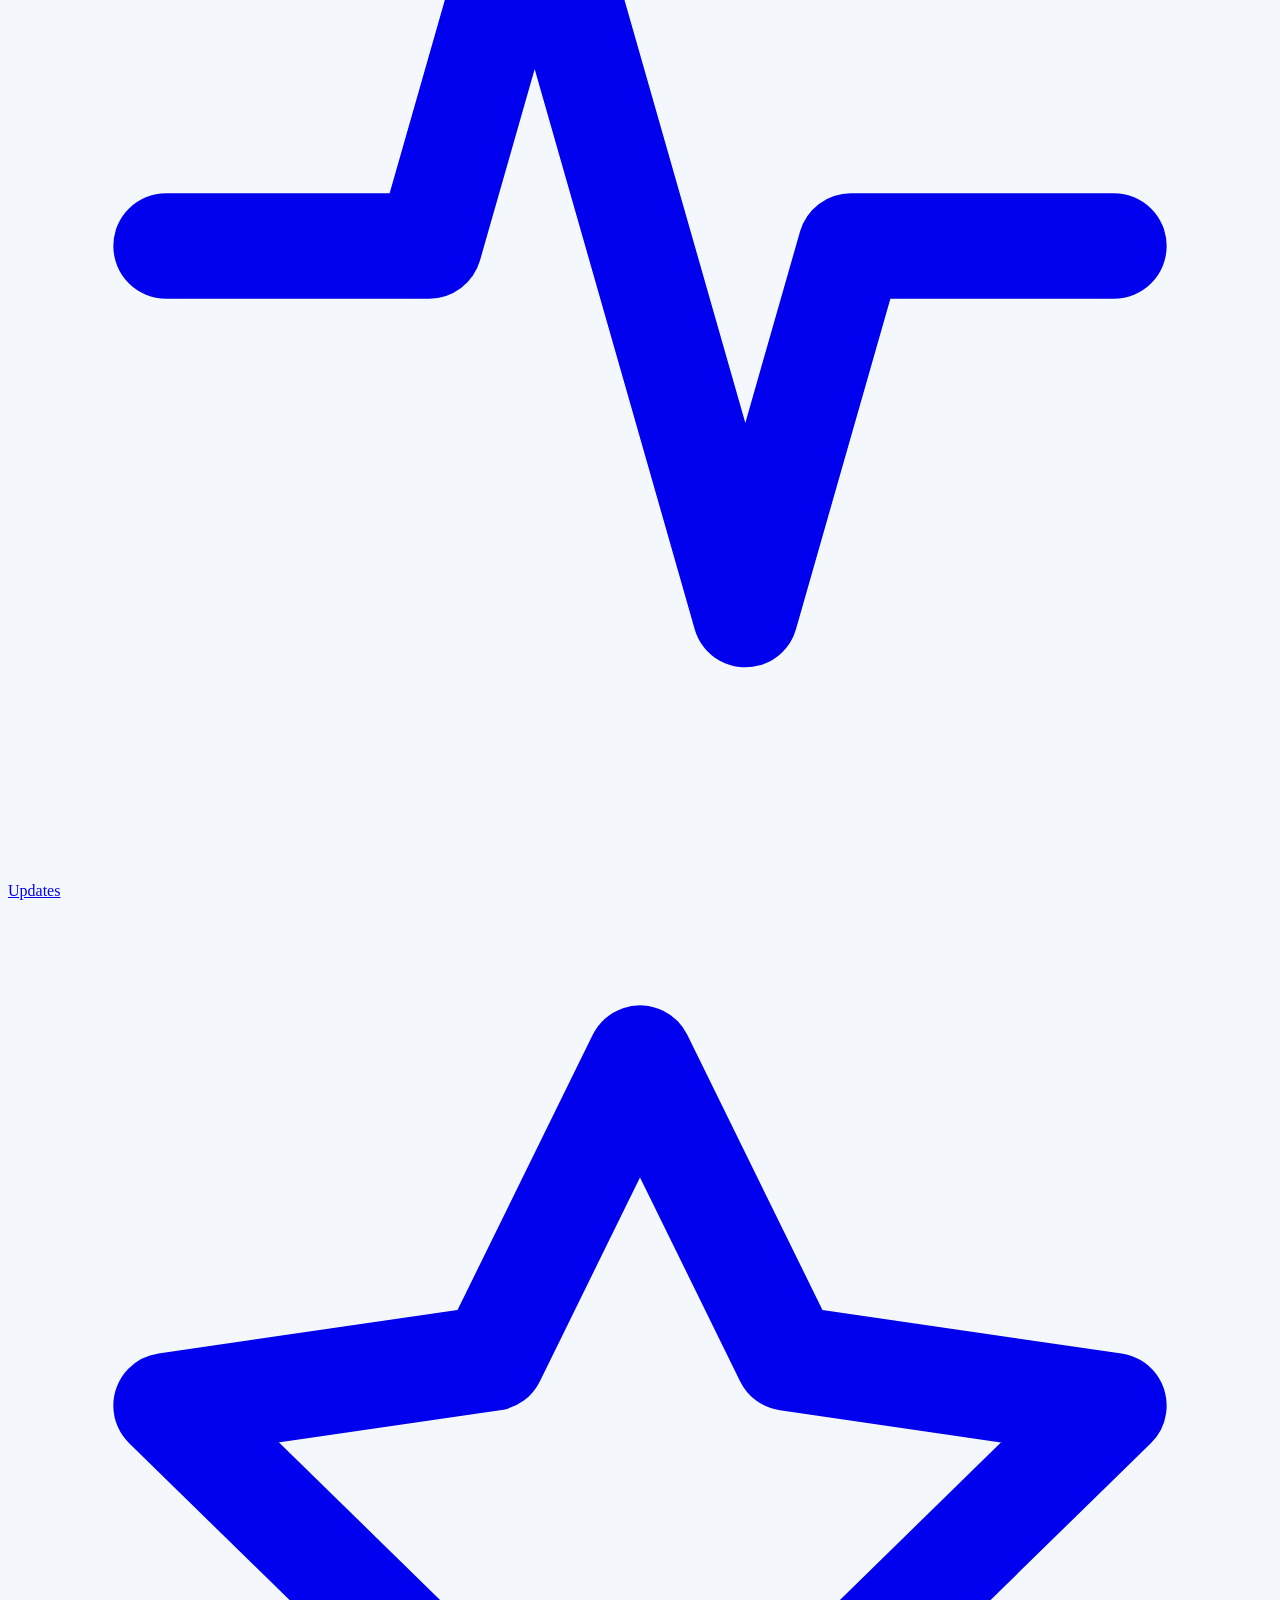
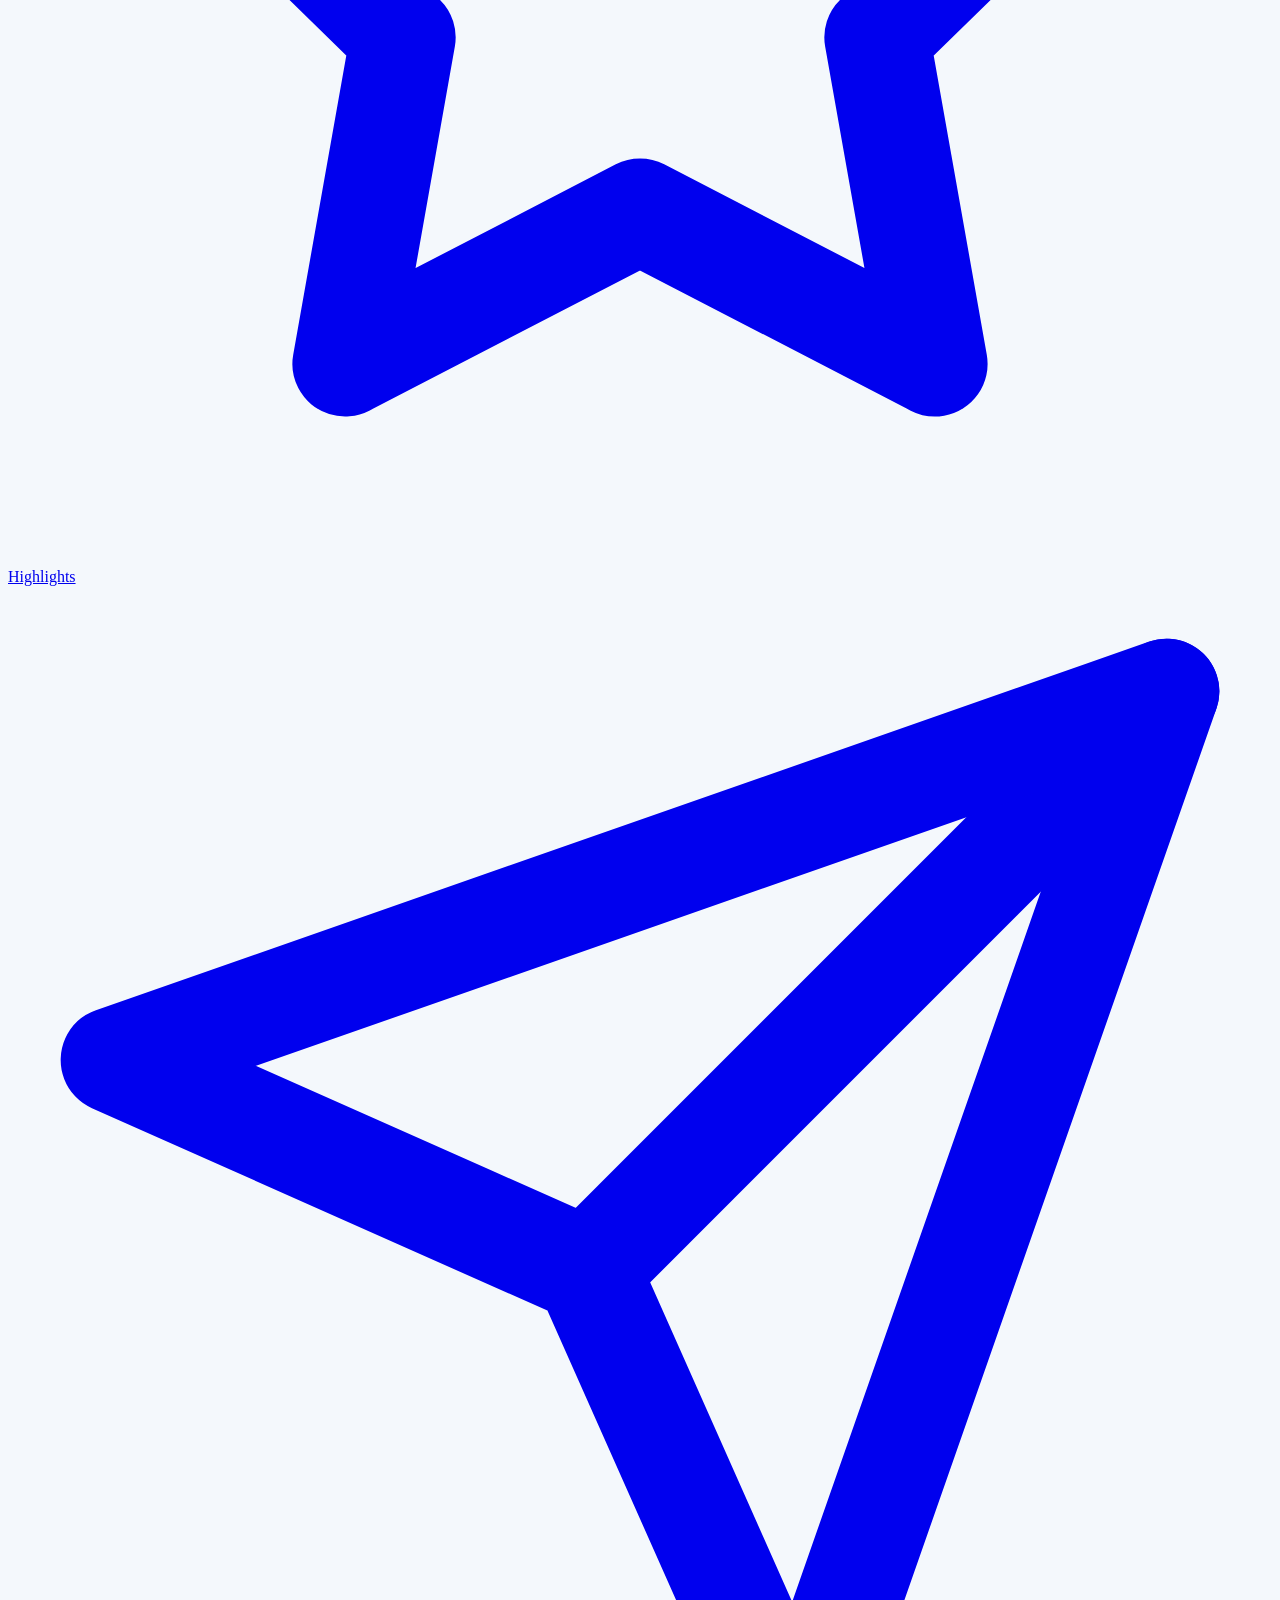
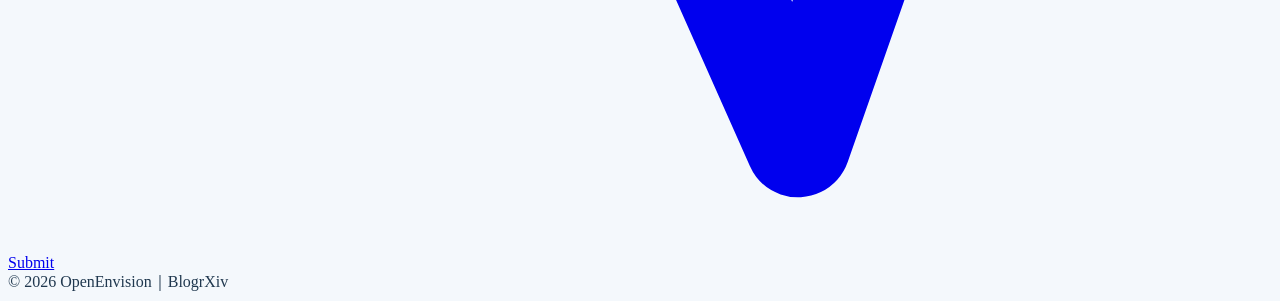
==== commit 40e8c946: "Merge origin/cursor/optimize-blogrxiv-corpus-81d3 (PR #7) Resolve app.js conflict by keeping blog en" ====
--- a/site/about.html
+++ b/site/about.html
@@ -4,7 +4,7 @@
     <meta charset="UTF-8">
     <meta name="viewport" content="width=device-width, initial-scale=1.0">
     <title>About BlogrXiv</title>
-    <meta name="description" content="About BlogrXiv: an editorially curated index of technical AI research writing. Founder: Juanxi Tian.">
+    <meta name="description" content="About BlogrXiv - Funder: Juanxi Tian. Mission, vision, and message to the academic community.">
     <link rel="preconnect" href="https://fonts.googleapis.com">
     <link rel="preconnect" href="https://fonts.gstatic.com" crossorigin>
     <link href="https://fonts.googleapis.com/css2?family=Inter:wght@300;400;500;600;700&family=JetBrains+Mono:wght@400;500&display=swap" rel="stylesheet">
@@ -64,7 +64,7 @@
         <div class="container">
             <header class="page-header">
                 <h1 class="page-title">About BlogrXiv</h1>
-                <p class="page-description">What the index is, how entries are chosen, and a letter from the founder, Juanxi Tian.</p>
+                <p class="page-description">A letter to the academic community. Founder: Juanxi Tian.</p>
             </header>
 
             <section class="blogs-section">
@@ -81,16 +81,12 @@
                             </p>
 
                             <p>
-                                BlogrXiv is an editorially curated index of technical AI research writing. It is not a
-                                publishing CMS, a news feed, or a ranking of authors. Every public entry points at a
-                                canonical source and is placed in a taxonomy that a technical reader can search.
-                            </p>
-
-                            <p>
-                                BlogrXiv is a professional platform designed for scholars and research-minded readers to
-                                discover high-quality blog essays: precise in argument, faithful to sources, and readable
-                                beyond a specialist clique. The goal is to complement formal publications with narrative
-                                clarity — helping research be understood, compared, and reused.
+                                BlogrXiv is a professional platform designed for scholars and research-minded readers to publish
+                                high-quality blog essays: precise in argument, faithful to sources, and readable by a wider audience.
+                                Our goal is to complement formal publications with narrative clarity—helping research be understood,
+                                discussed, and reused. To keep discovery scholarly, every entry is filed into an
+                                eleven-category <a href="categories.html" style="color: var(--primary-blue); text-decoration: none; font-weight: 600;">research taxonomy</a>—from
+                                Foundation Model to How to Research—with documented scope and boundaries.
                             </p>
 
                             <p><strong>What we stand for:</strong></p>
@@ -114,46 +110,6 @@
                                 <p style="margin: 0; color: var(--text-secondary);">Founder, OpenEnvision</p>
                             </div>
                         </div>
-                    </div>
-                </div>
-            </section>
-
-            <section class="blogs-section" aria-labelledby="whatTitle">
-                <h2 class="section-title" id="whatTitle" style="text-align:center; margin-bottom: 1.25rem;">What BlogrXiv is</h2>
-                <div class="research-card" style="padding: 1.5rem 2rem;">
-                    <div class="research-content" style="color: var(--text-secondary); line-height: 1.8;">
-                        <p>BlogrXiv is a curated discovery system for AI research blogs and technical essays; an auditable, source-linked index; and a taxonomy for navigating that writing by research concept rather than recency.</p>
-                        <p style="margin-top: 0.85rem;"><strong>It is not</strong> a paper mirror, a news feed, a leaderboard, a ranking of labs, or a general-purpose blog directory. Recommended links and original writing are pending until an editor accepts them and commits static metadata.</p>
-                    </div>
-                </div>
-            </section>
-
-            <section class="blogs-section" aria-labelledby="standardTitle">
-                <h2 class="section-title" id="standardTitle" style="text-align:center; margin-bottom: 1.25rem;">Editorial standard</h2>
-                <div class="research-card" style="padding: 1.5rem 2rem;">
-                    <div class="research-content">
-                        <ul style="color: var(--text-secondary); line-height: 1.8; padding-left: 1.25rem;">
-                            <li>The post teaches a mechanism, method, system behavior, evaluation, or research lesson.</li>
-                            <li>It is specific enough to support technical judgment, not generic commentary.</li>
-                            <li>Author, lab, or venue is identifiable; the canonical URL is preserved.</li>
-                            <li>The piece remains useful after the announcement cycle. Product landings and lab homepages are excluded.</li>
-                            <li>It can be placed in one of eleven categories without forcing a neighbor shelf.</li>
-                        </ul>
-                        <p style="color: var(--text-secondary); margin-top: 1rem;">Summaries are editorial. They do not replace the original article or reproduce substantial copyrighted text. See <a href="guidelines.html">Community Guidelines</a> and <a href="submit.html">Submit</a>.</p>
-                    </div>
-                </div>
-            </section>
-
-            <section class="blogs-section" aria-labelledby="citeTitle">
-                <h2 class="section-title" id="citeTitle" style="text-align:center; margin-bottom: 1.25rem;">How to cite</h2>
-                <div class="research-card" style="padding: 1.5rem 2rem;">
-                    <div class="research-content">
-                        <pre style="white-space: pre-wrap; color: var(--text-secondary); font-size: 0.92rem; line-height: 1.55; margin: 0;">@misc{openenvision_blogxiv_2026,
-  title        = {BlogrXiv},
-  author       = {{OpenEnvision}},
-  year         = {2026},
-  note         = {Curated research blog index}
-}</pre>
                     </div>
                 </div>
             </section>
@@ -169,7 +125,7 @@
                             <img src="assets/img/brand/blogrxiv.svg" alt="BlogrXiv" class="brand-logo" />
                         </a>
                     </div>
-                    <p class="footer-description">An editorially curated, source-linked index of technical AI research writing.</p>
+                    <p class="footer-description">Discover, share, and explore amazing blogs across different domains.</p>
                 </div>
                 <div class="footer-section">
                     <h3 class="footer-title">Platform</h3>
--- a/site/assets/css/unified-palette.css
+++ b/site/assets/css/unified-palette.css
@@ -316,39 +316,142 @@
     color: var(--unified-on-accent);
 }
 
+/* Taxonomy page: classification notes panel above the category grid. */
+.categories-page .taxonomy-intro {
+    margin: 0 0 42px;
+    padding: 26px 28px;
+    border: 1px solid var(--unified-border);
+    border-left: 3px solid var(--unified-accent);
+    border-radius: 8px;
+    background: var(--unified-surface);
+    box-shadow: var(--unified-shadow-sm), var(--unified-shadow-inset);
+}
+
+.categories-page .taxonomy-intro-title {
+    margin: 0 0 16px;
+    color: var(--unified-text);
+    font-family: var(--page-serif);
+    font-size: 1.35rem;
+    font-weight: 600;
+}
+
+.categories-page .taxonomy-notes {
+    display: grid;
+    grid-template-columns: repeat(2, minmax(0, 1fr));
+    gap: 14px 32px;
+    margin: 0;
+    padding: 0;
+    list-style: none;
+}
+
+.categories-page .taxonomy-notes li {
+    position: relative;
+    padding-left: 20px;
+    color: var(--unified-muted);
+    font-family: var(--page-serif);
+    font-size: 0.95rem;
+    line-height: 1.62;
+}
+
+.categories-page .taxonomy-notes li::before {
+    content: "\00a7";
+    position: absolute;
+    left: 0;
+    color: var(--unified-accent);
+    font-family: var(--page-serif);
+}
+
+.categories-page .taxonomy-notes li strong {
+    color: var(--unified-text);
+}
+
 /* Categories page: softer topic chips and a readable low-emphasis action. */
+.categories-page .categories-section .categories-grid {
+    grid-template-columns: repeat(auto-fill, minmax(340px, 1fr));
+    align-items: stretch;
+}
+
 .categories-page .categories-section .category-card {
-    min-height: 520px;
+    display: flex;
+    align-items: stretch;
+    flex-direction: column;
+    padding: 28px 28px 26px;
+    border-radius: 8px;
+    text-align: left;
+}
+
+.categories-page .categories-section .category-head {
     display: flex;
     align-items: center;
-    flex-direction: column;
-    padding: 30px 28px 26px;
-    border-radius: 8px;
+    gap: 16px;
+    width: 100%;
+    margin-bottom: 18px;
 }
 
 .categories-page .categories-section .category-icon {
-    margin-bottom: 22px;
+    margin-bottom: 0;
+    flex: 0 0 auto;
     border-color: var(--unified-border);
     border-radius: 8px;
     background: color-mix(in srgb, var(--unified-accent-soft) 58%, transparent);
 }
 
 .categories-page .categories-section .category-title {
-    margin-bottom: 10px;
+    margin-bottom: 4px;
+}
+
+.categories-page .categories-section .category-count {
+    margin: 0;
+    color: var(--unified-muted);
+    font-family: var(--font-mono);
+    font-size: 0.62rem;
+    font-weight: 500;
+    letter-spacing: 0.05em;
+    text-transform: uppercase;
+}
+
+.categories-page .categories-section .category-count:empty {
+    display: none;
 }
 
 .categories-page .categories-section .category-description {
-    min-height: 4.8em;
-    max-width: 46ch;
-    margin-bottom: 12px;
+    width: 100%;
+    max-width: none;
+    margin-bottom: 16px;
+    font-size: 0.95rem;
+}
+
+.categories-page .categories-section .category-boundary {
+    width: 100%;
+    margin: 0 0 18px;
+    padding: 10px 14px;
+    border-left: 2px solid color-mix(in srgb, var(--unified-accent) 45%, transparent);
+    border-radius: 0 6px 6px 0;
+    background: color-mix(in srgb, var(--unified-accent-soft) 45%, transparent);
+    color: var(--unified-muted);
+    font-family: var(--page-serif);
+    font-size: 0.88rem;
+    line-height: 1.55;
+}
+
+.categories-page .categories-section .category-boundary-label {
+    display: block;
+    margin-bottom: 3px;
+    color: var(--unified-accent);
+    font-family: var(--font-mono);
+    font-size: 0.6rem;
+    font-weight: 500;
+    letter-spacing: 0.08em;
+    text-transform: uppercase;
 }
 
 .categories-page .categories-section .category-tags {
-    min-height: 64px;
+    min-height: 0;
     display: flex;
+    flex-wrap: wrap;
     align-content: flex-start;
     align-items: flex-start;
-    justify-content: center;
+    justify-content: flex-start;
     gap: 7px;
     width: 100%;
     margin: 0 0 22px;
@@ -425,6 +528,20 @@
     color: var(--unified-accent);
 }
 
+@media (max-width: 768px) {
+    .categories-page .taxonomy-intro {
+        padding: 22px 20px;
+    }
+
+    .categories-page .taxonomy-notes {
+        grid-template-columns: 1fr;
+    }
+
+    .categories-page .categories-section .categories-grid {
+        grid-template-columns: 1fr;
+    }
+}
+
 @media (max-width: 480px) {
     .categories-page .categories-section .category-card {
         min-height: 0;
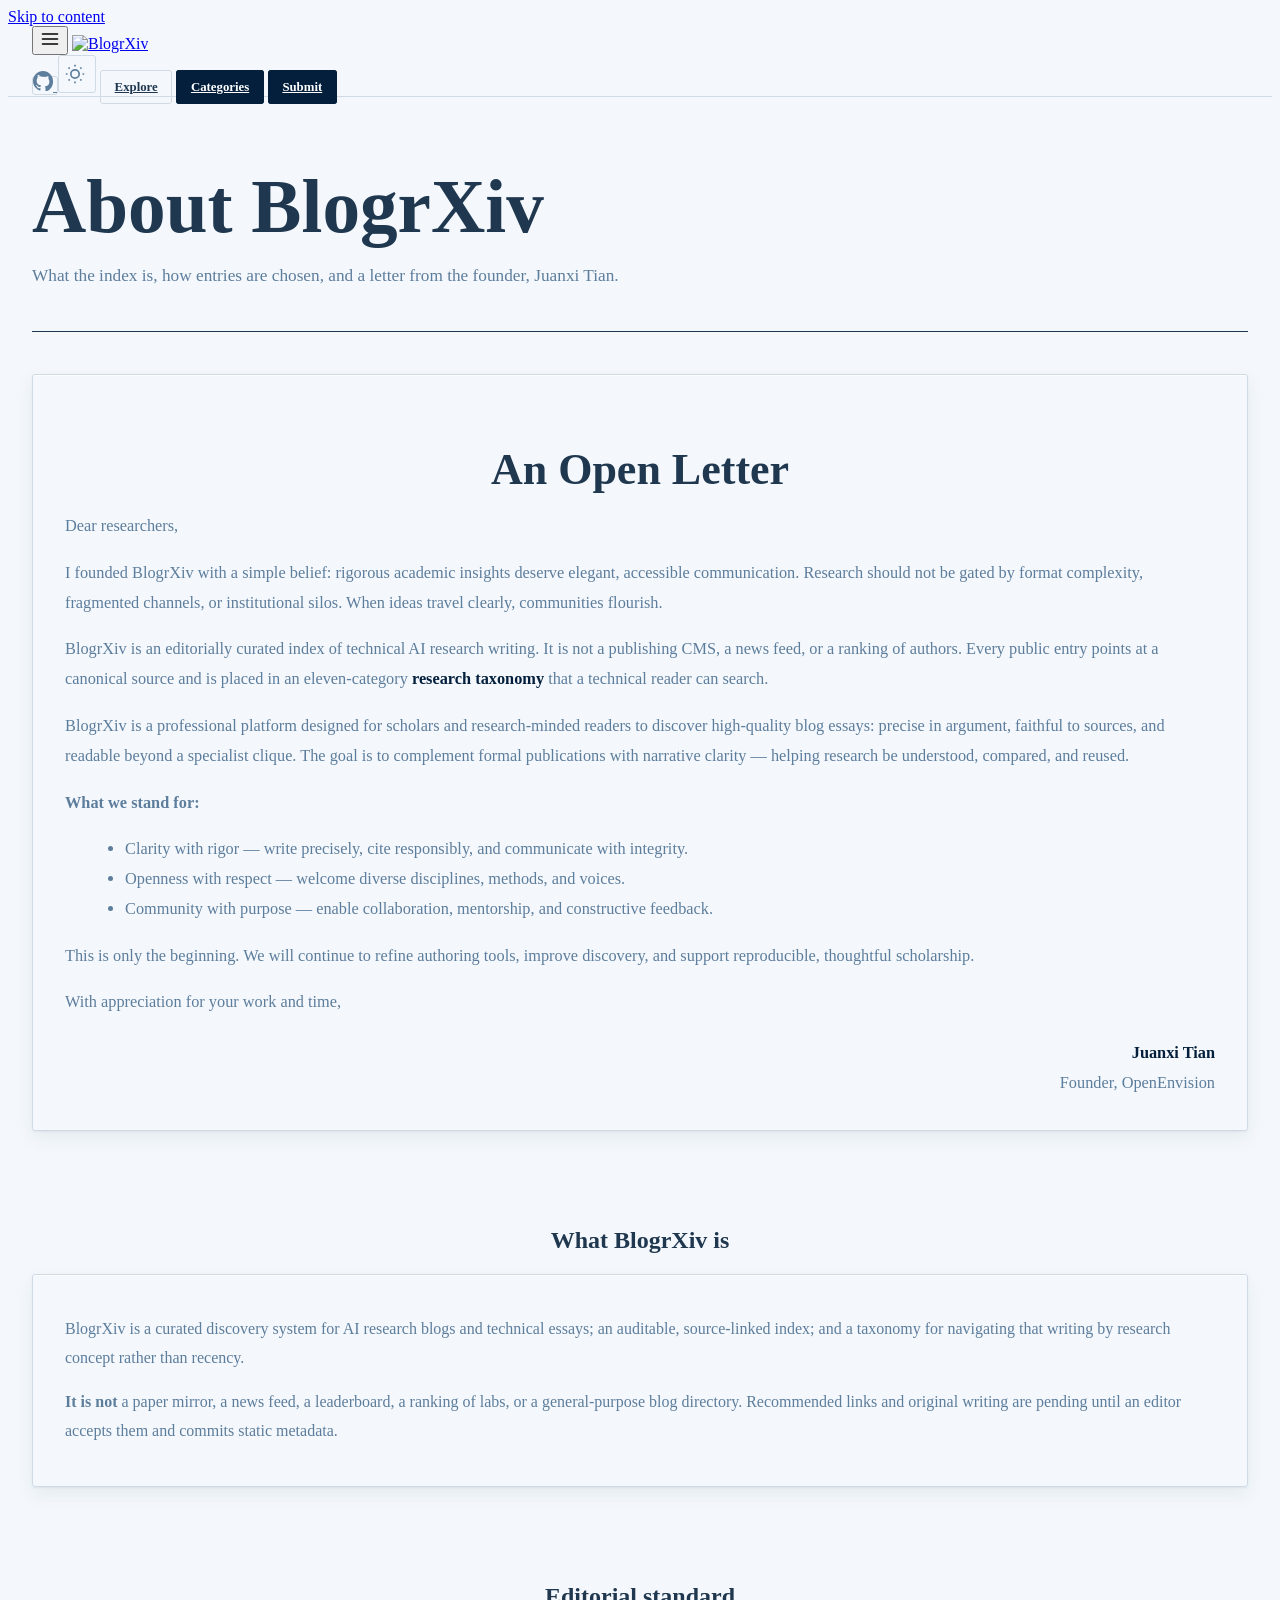
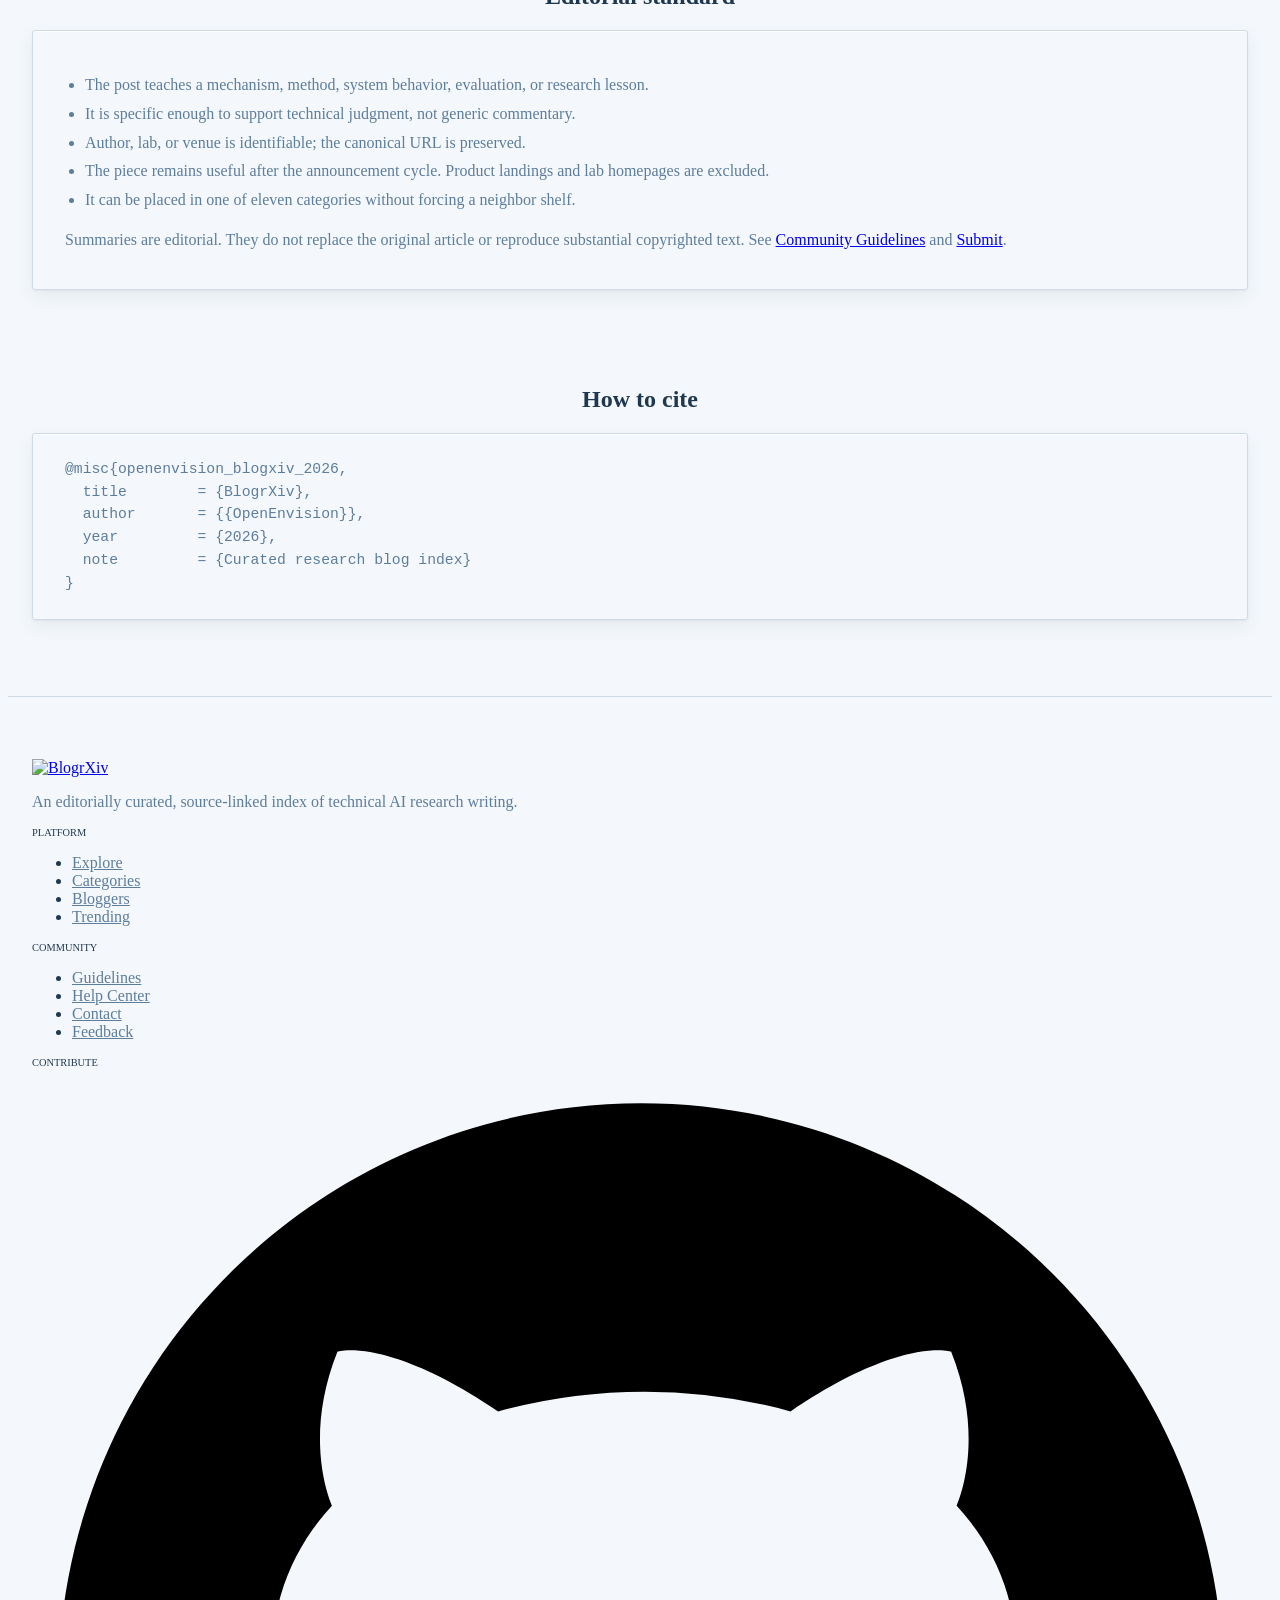
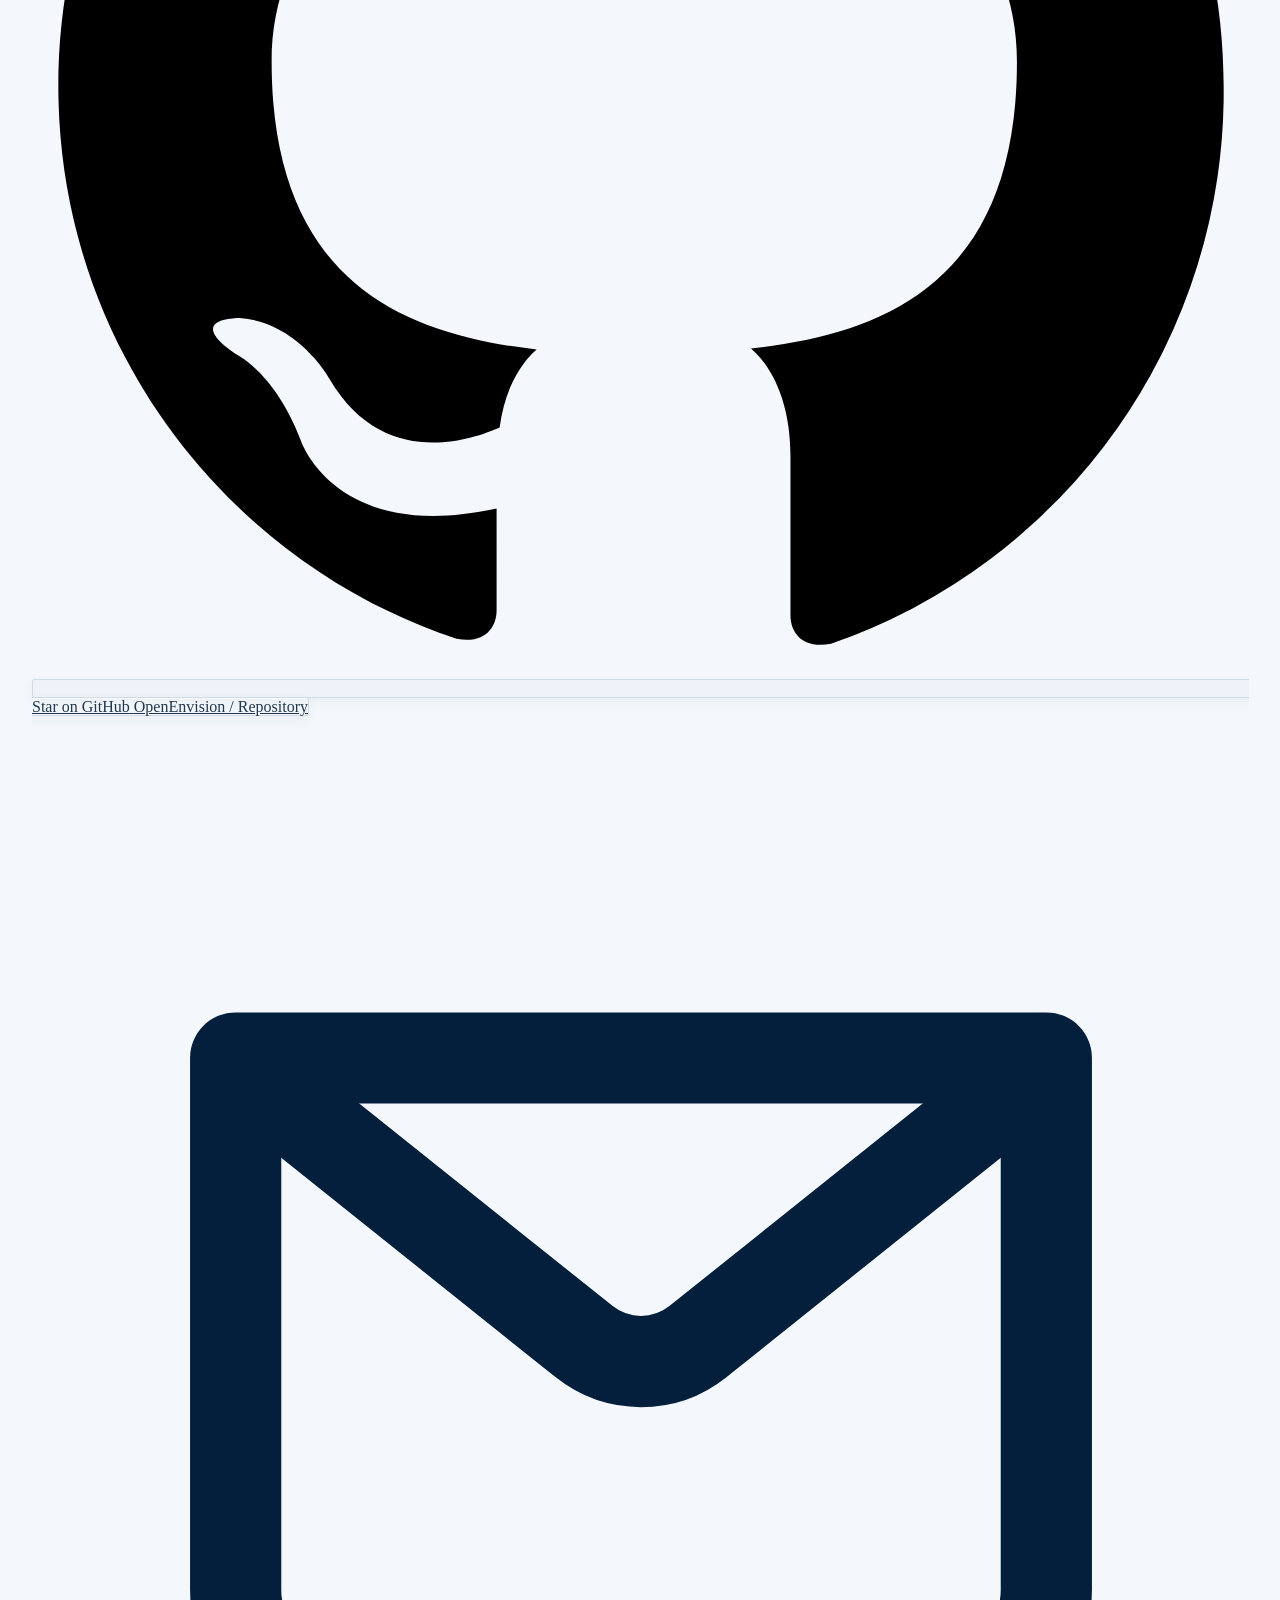
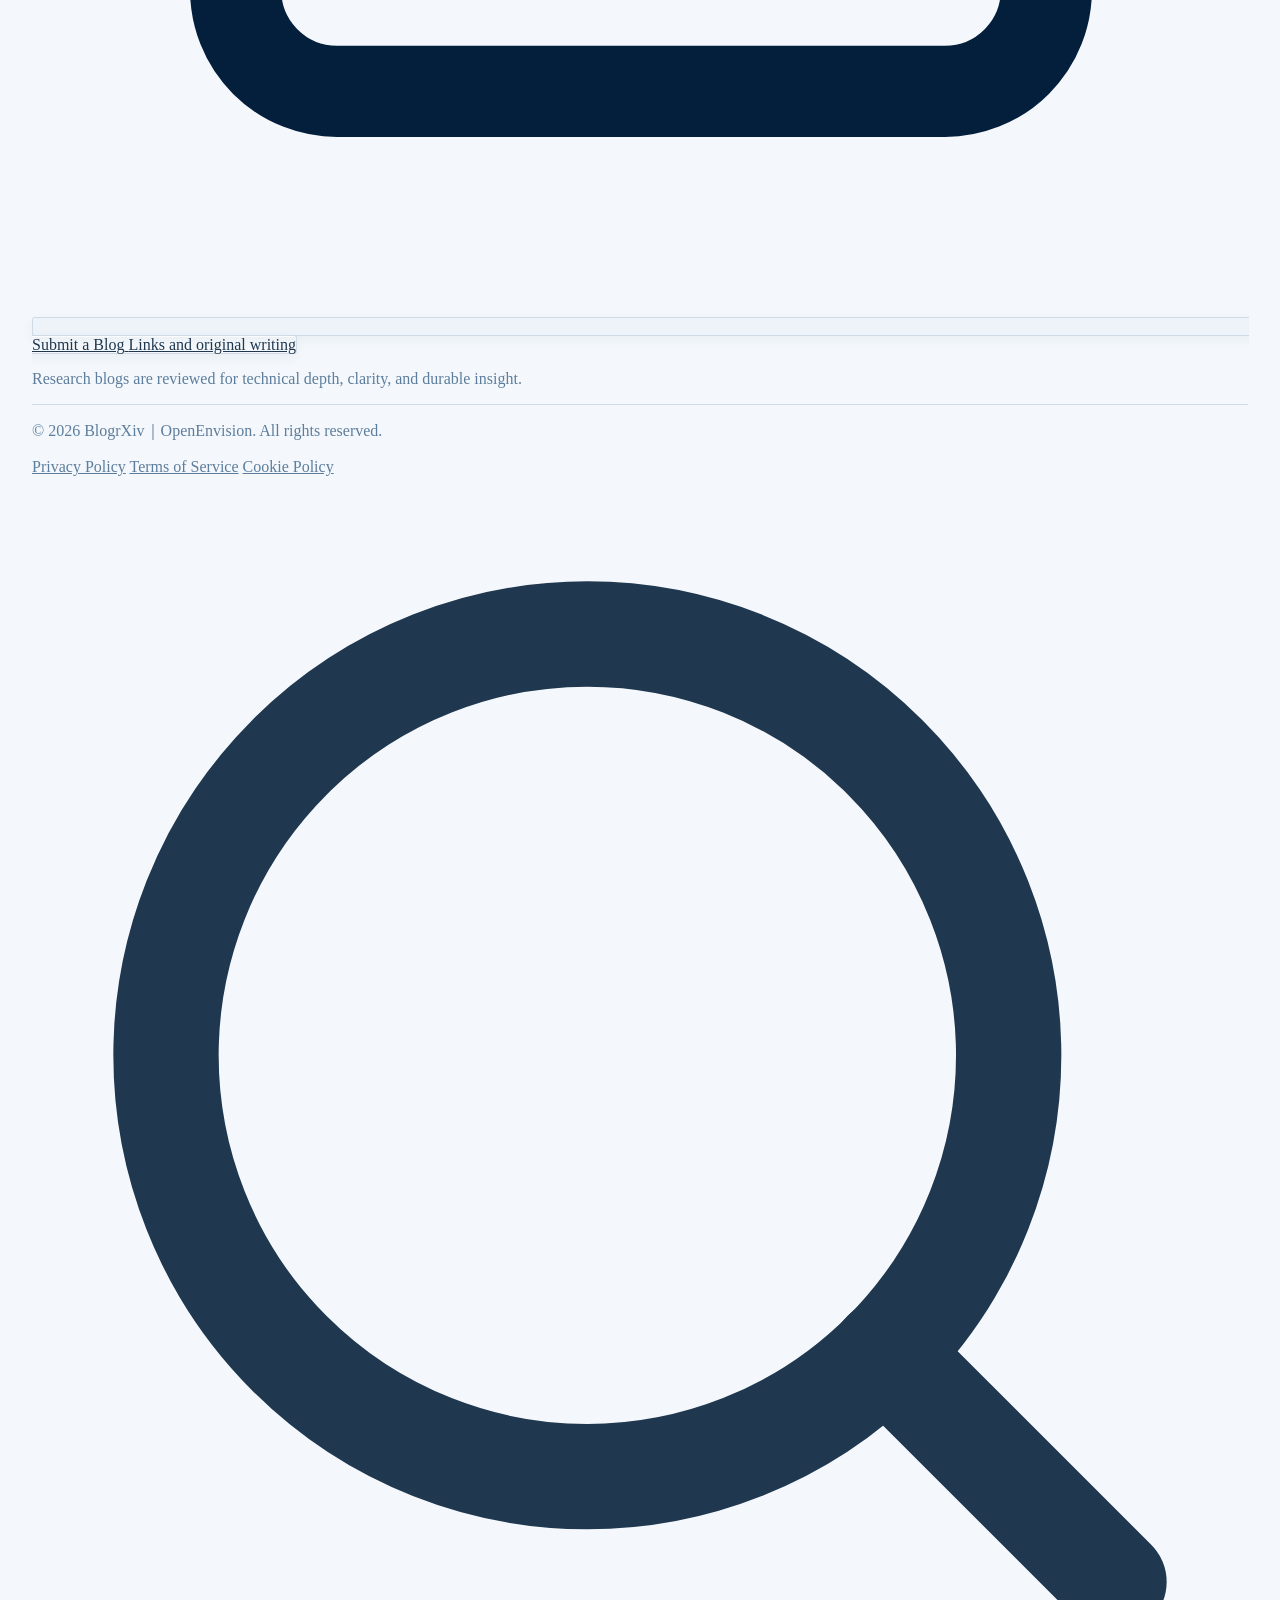
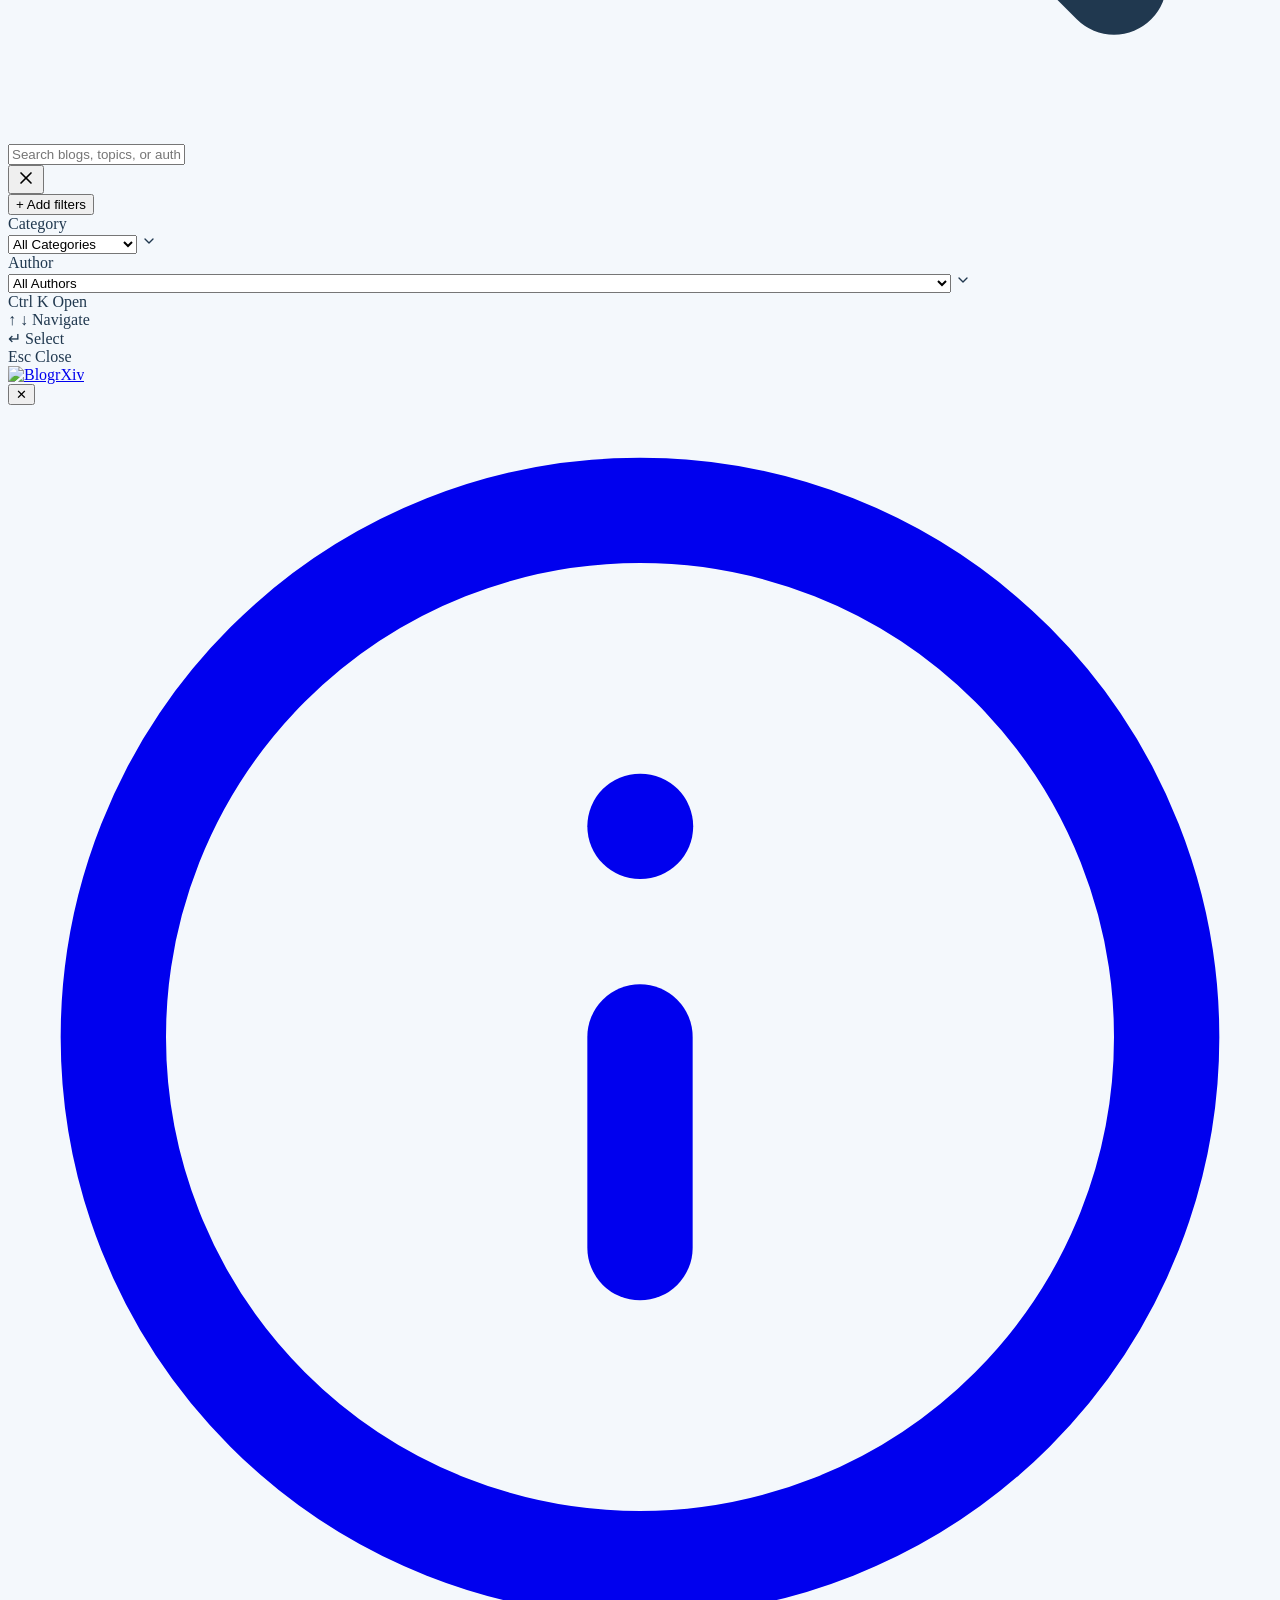
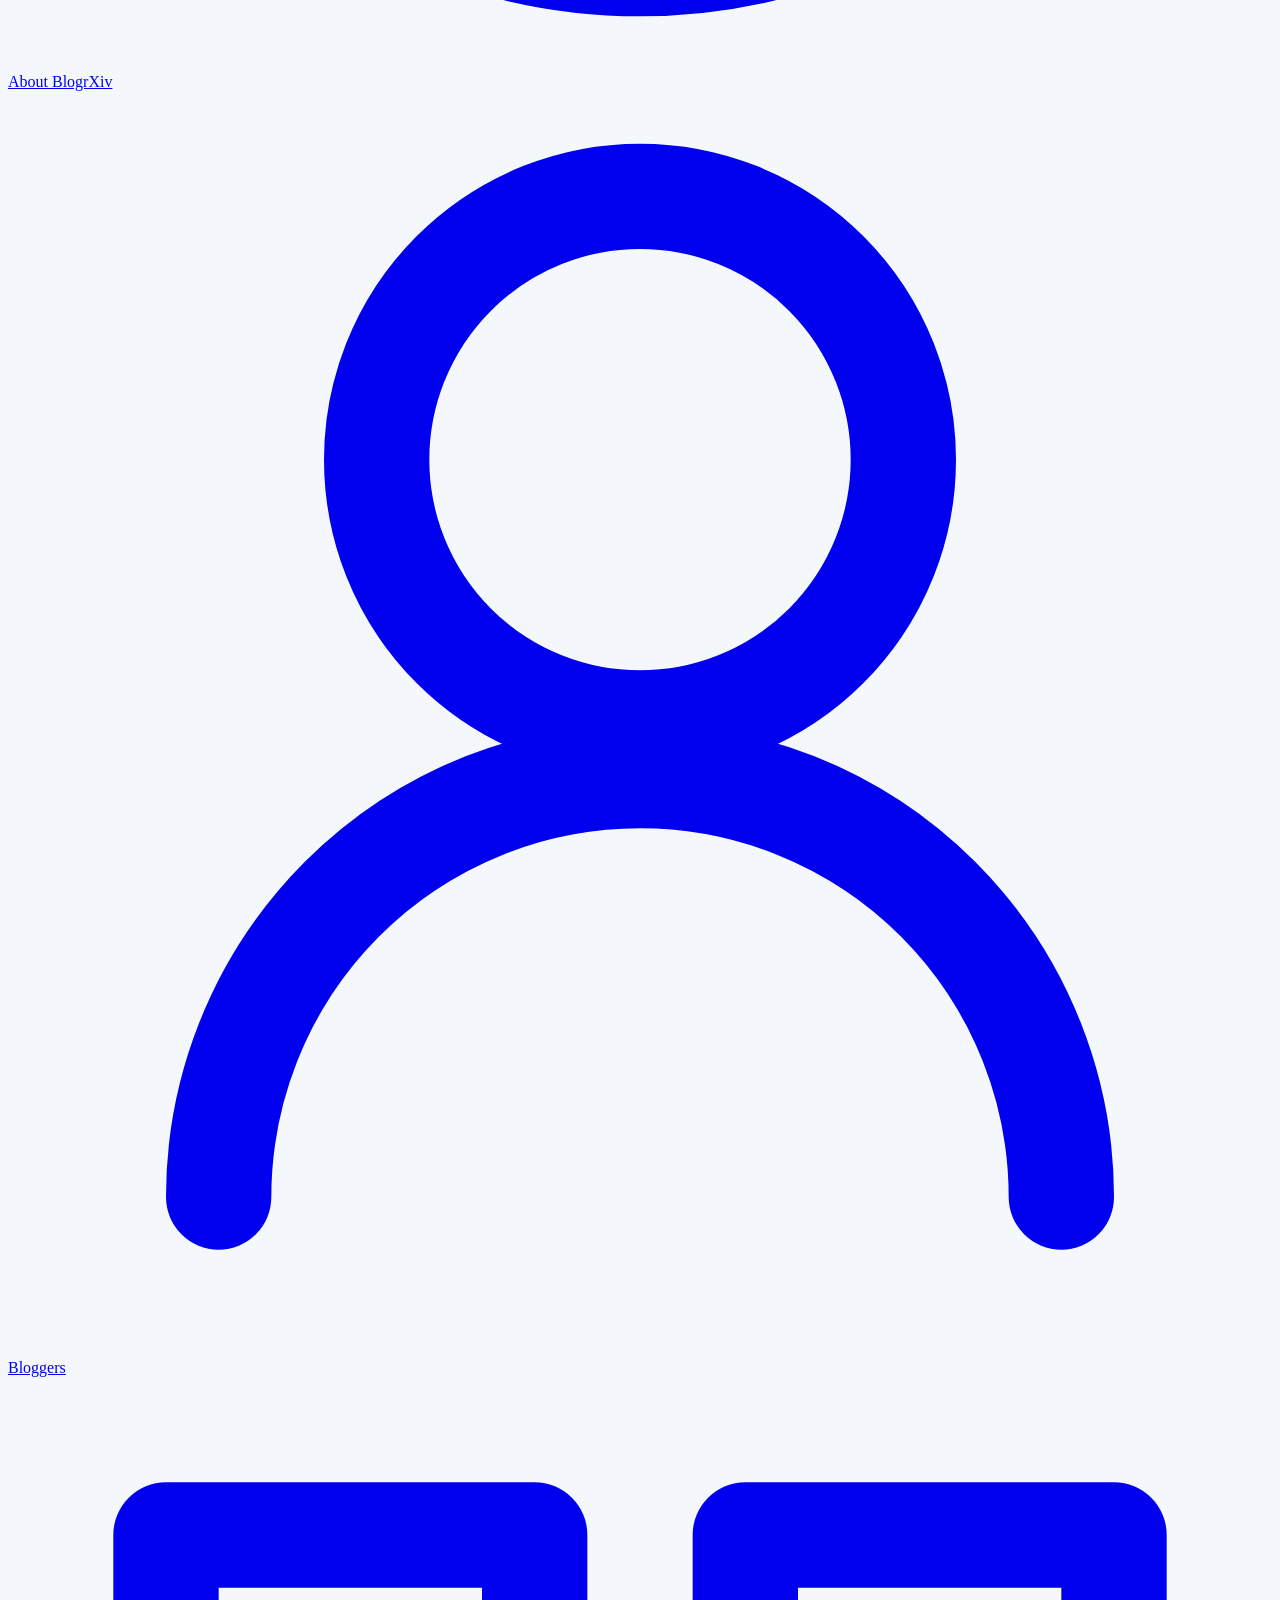
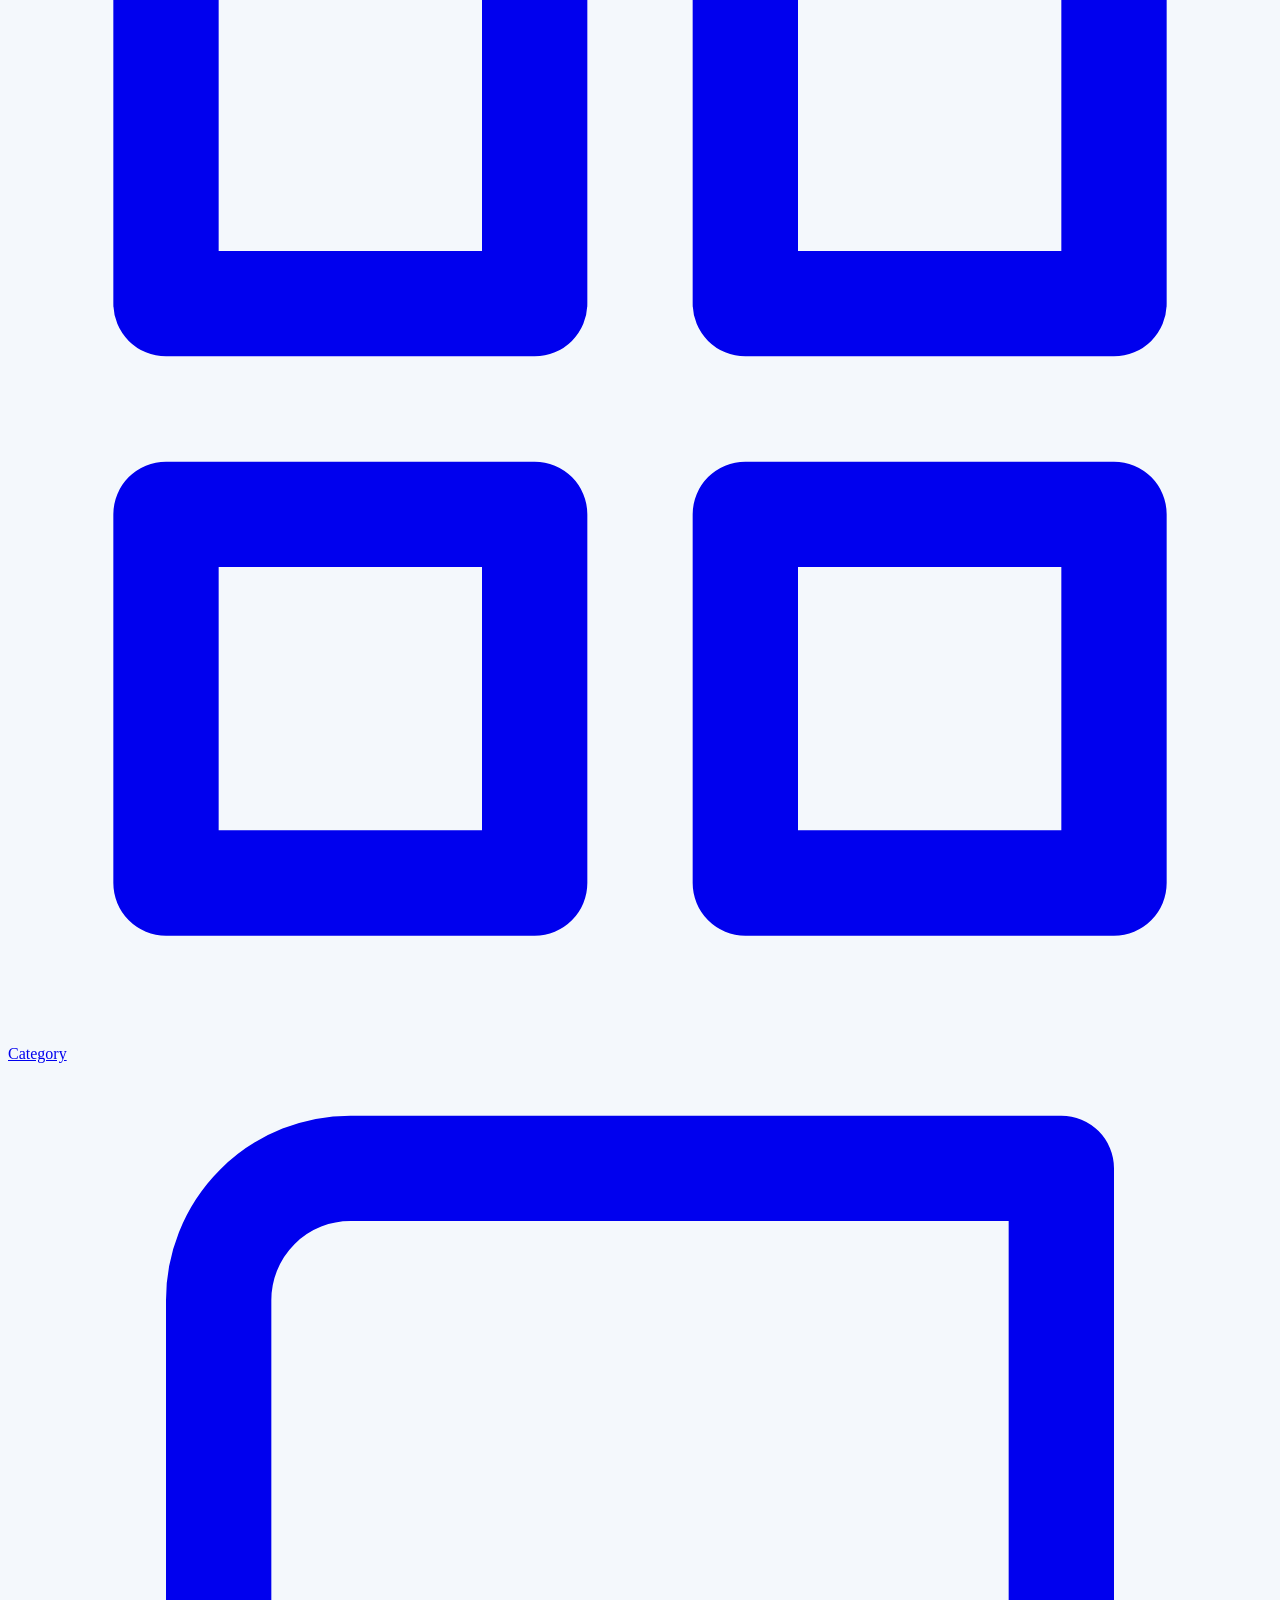
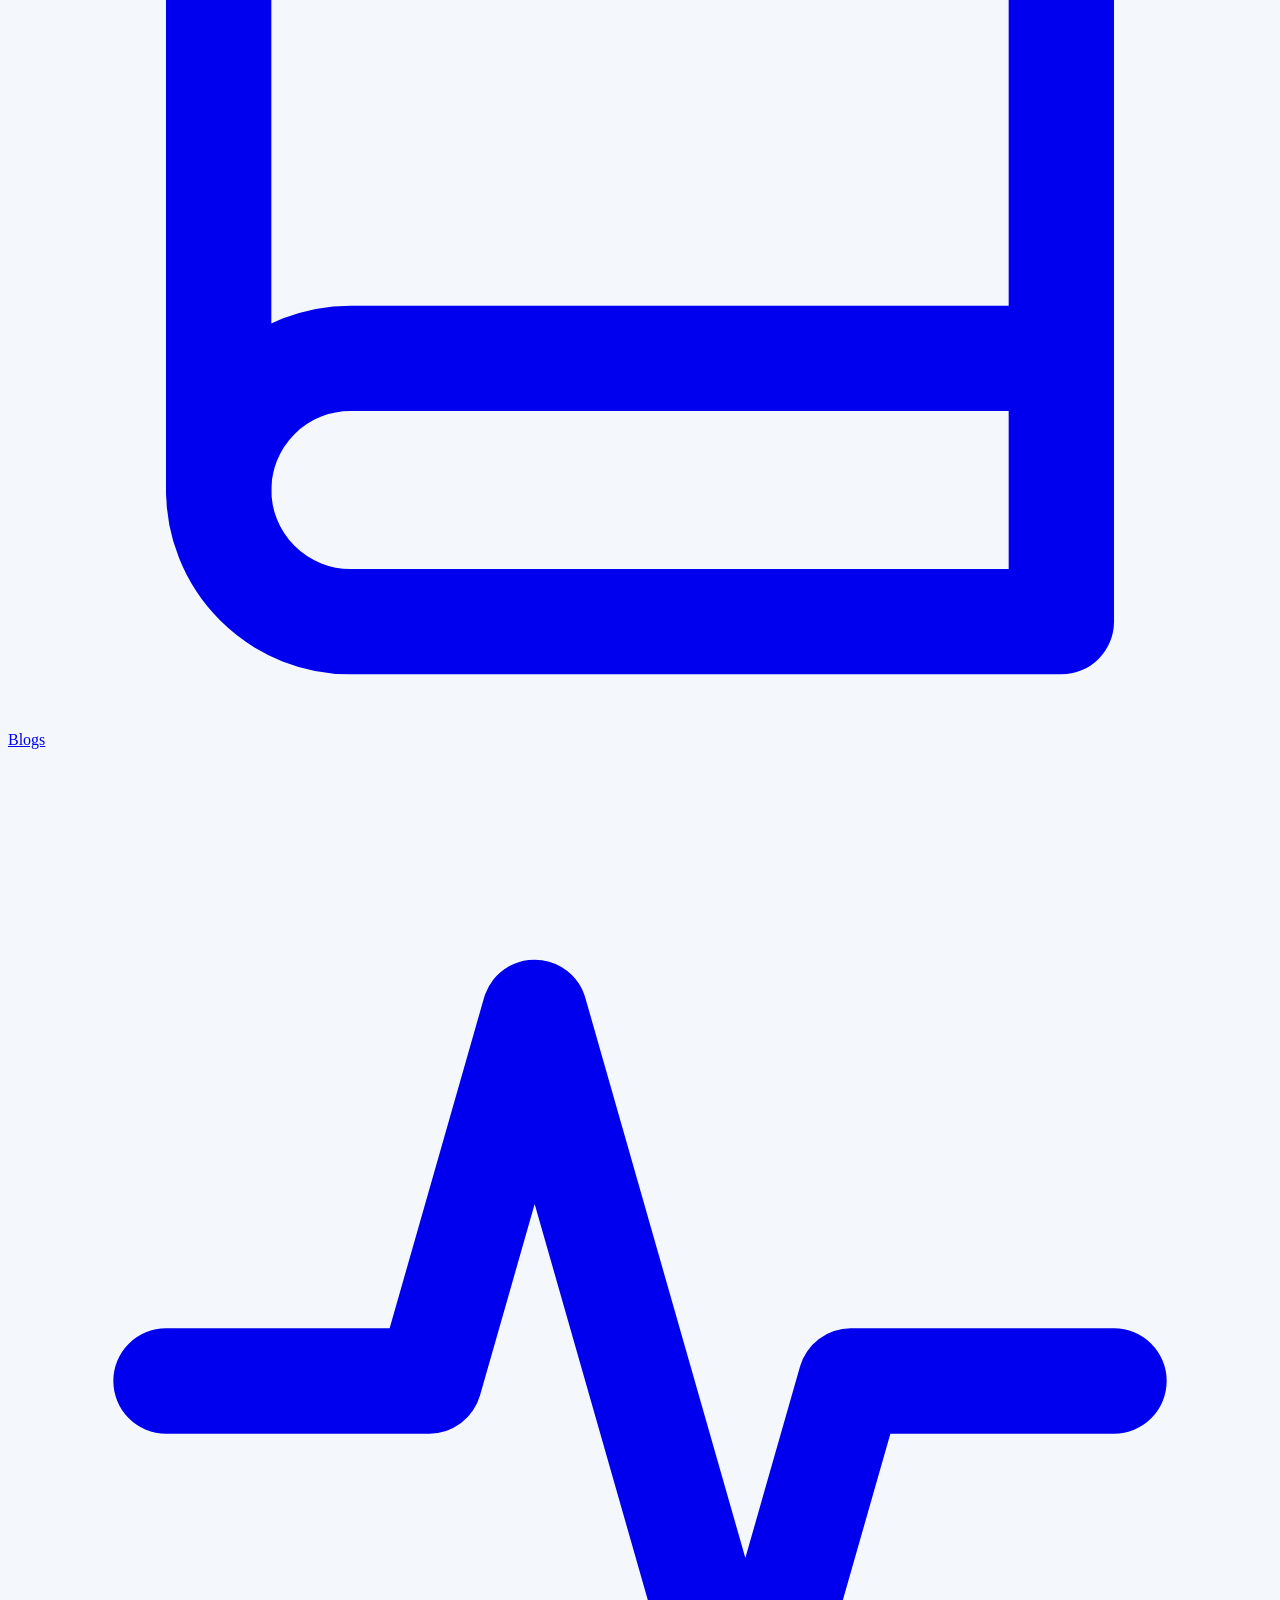
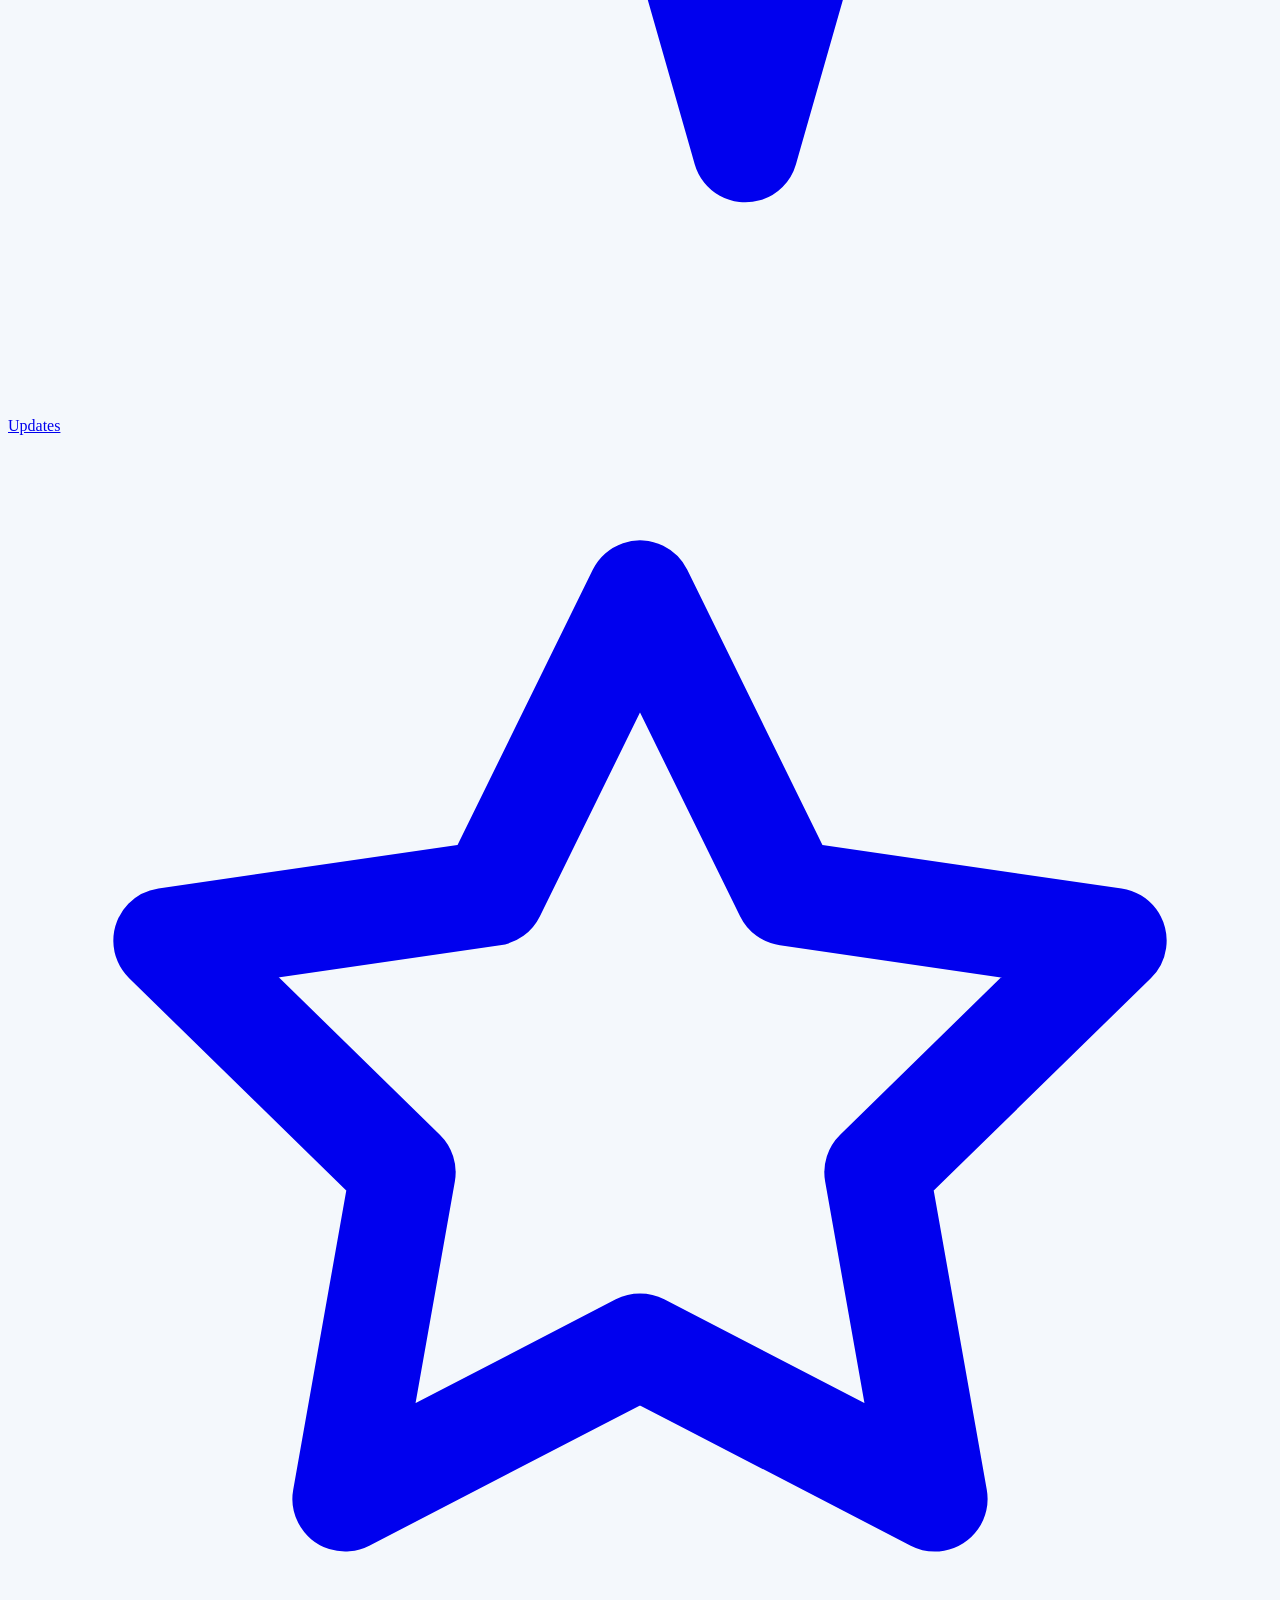
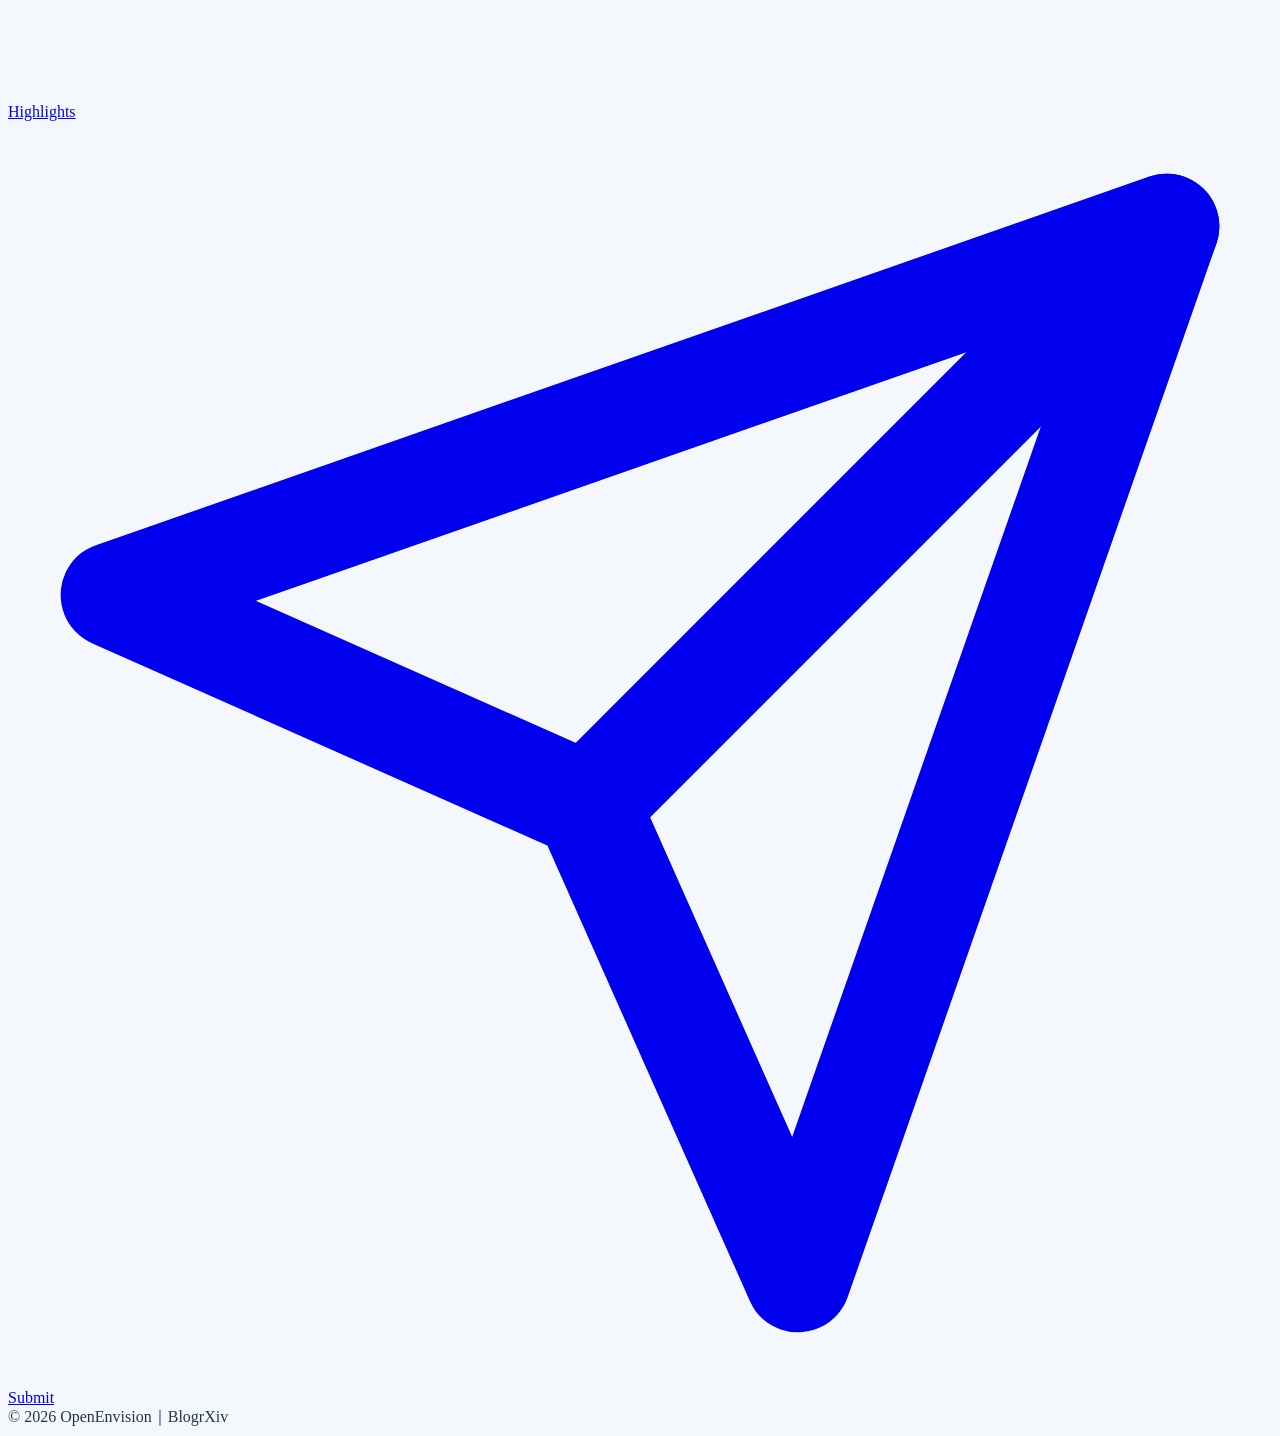
==== commit 386b67f5: "Merge origin/cursor/content-quality-complete-a5c5 (PR #8) Conflict resolution: - blog.md: keep PR #8" ====
--- a/site/about.html
+++ b/site/about.html
@@ -4,7 +4,7 @@
     <meta charset="UTF-8">
     <meta name="viewport" content="width=device-width, initial-scale=1.0">
     <title>About BlogrXiv</title>
-    <meta name="description" content="About BlogrXiv - Funder: Juanxi Tian. Mission, vision, and message to the academic community.">
+    <meta name="description" content="About BlogrXiv: an editorially curated index of technical AI research writing. Founder: Juanxi Tian.">
     <link rel="preconnect" href="https://fonts.googleapis.com">
     <link rel="preconnect" href="https://fonts.gstatic.com" crossorigin>
     <link href="https://fonts.googleapis.com/css2?family=Inter:wght@300;400;500;600;700&family=JetBrains+Mono:wght@400;500&display=swap" rel="stylesheet">
@@ -64,7 +64,7 @@
         <div class="container">
             <header class="page-header">
                 <h1 class="page-title">About BlogrXiv</h1>
-                <p class="page-description">A letter to the academic community. Founder: Juanxi Tian.</p>
+                <p class="page-description">What the index is, how entries are chosen, and a letter from the founder, Juanxi Tian.</p>
             </header>
 
             <section class="blogs-section">
@@ -81,12 +81,18 @@
                             </p>
 
                             <p>
-                                BlogrXiv is a professional platform designed for scholars and research-minded readers to publish
-                                high-quality blog essays: precise in argument, faithful to sources, and readable by a wider audience.
-                                Our goal is to complement formal publications with narrative clarity—helping research be understood,
-                                discussed, and reused. To keep discovery scholarly, every entry is filed into an
-                                eleven-category <a href="categories.html" style="color: var(--primary-blue); text-decoration: none; font-weight: 600;">research taxonomy</a>—from
-                                Foundation Model to How to Research—with documented scope and boundaries.
+                                BlogrXiv is an editorially curated index of technical AI research writing. It is not a
+                                publishing CMS, a news feed, or a ranking of authors. Every public entry points at a
+                                canonical source and is placed in an eleven-category
+                                <a href="categories.html" style="color: var(--primary-blue); text-decoration: none; font-weight: 600;">research taxonomy</a>
+                                that a technical reader can search.
+                            </p>
+
+                            <p>
+                                BlogrXiv is a professional platform designed for scholars and research-minded readers to
+                                discover high-quality blog essays: precise in argument, faithful to sources, and readable
+                                beyond a specialist clique. The goal is to complement formal publications with narrative
+                                clarity — helping research be understood, compared, and reused.
                             </p>
 
                             <p><strong>What we stand for:</strong></p>
@@ -110,6 +116,46 @@
                                 <p style="margin: 0; color: var(--text-secondary);">Founder, OpenEnvision</p>
                             </div>
                         </div>
+                    </div>
+                </div>
+            </section>
+
+            <section class="blogs-section" aria-labelledby="whatTitle">
+                <h2 class="section-title" id="whatTitle" style="text-align:center; margin-bottom: 1.25rem;">What BlogrXiv is</h2>
+                <div class="research-card" style="padding: 1.5rem 2rem;">
+                    <div class="research-content" style="color: var(--text-secondary); line-height: 1.8;">
+                        <p>BlogrXiv is a curated discovery system for AI research blogs and technical essays; an auditable, source-linked index; and a taxonomy for navigating that writing by research concept rather than recency.</p>
+                        <p style="margin-top: 0.85rem;"><strong>It is not</strong> a paper mirror, a news feed, a leaderboard, a ranking of labs, or a general-purpose blog directory. Recommended links and original writing are pending until an editor accepts them and commits static metadata.</p>
+                    </div>
+                </div>
+            </section>
+
+            <section class="blogs-section" aria-labelledby="standardTitle">
+                <h2 class="section-title" id="standardTitle" style="text-align:center; margin-bottom: 1.25rem;">Editorial standard</h2>
+                <div class="research-card" style="padding: 1.5rem 2rem;">
+                    <div class="research-content">
+                        <ul style="color: var(--text-secondary); line-height: 1.8; padding-left: 1.25rem;">
+                            <li>The post teaches a mechanism, method, system behavior, evaluation, or research lesson.</li>
+                            <li>It is specific enough to support technical judgment, not generic commentary.</li>
+                            <li>Author, lab, or venue is identifiable; the canonical URL is preserved.</li>
+                            <li>The piece remains useful after the announcement cycle. Product landings and lab homepages are excluded.</li>
+                            <li>It can be placed in one of eleven categories without forcing a neighbor shelf.</li>
+                        </ul>
+                        <p style="color: var(--text-secondary); margin-top: 1rem;">Summaries are editorial. They do not replace the original article or reproduce substantial copyrighted text. See <a href="guidelines.html">Community Guidelines</a> and <a href="submit.html">Submit</a>.</p>
+                    </div>
+                </div>
+            </section>
+
+            <section class="blogs-section" aria-labelledby="citeTitle">
+                <h2 class="section-title" id="citeTitle" style="text-align:center; margin-bottom: 1.25rem;">How to cite</h2>
+                <div class="research-card" style="padding: 1.5rem 2rem;">
+                    <div class="research-content">
+                        <pre style="white-space: pre-wrap; color: var(--text-secondary); font-size: 0.92rem; line-height: 1.55; margin: 0;">@misc{openenvision_blogxiv_2026,
+  title        = {BlogrXiv},
+  author       = {{OpenEnvision}},
+  year         = {2026},
+  note         = {Curated research blog index}
+}</pre>
                     </div>
                 </div>
             </section>
@@ -125,7 +171,7 @@
                             <img src="assets/img/brand/blogrxiv.svg" alt="BlogrXiv" class="brand-logo" />
                         </a>
                     </div>
-                    <p class="footer-description">Discover, share, and explore amazing blogs across different domains.</p>
+                    <p class="footer-description">An editorially curated, source-linked index of technical AI research writing.</p>
                 </div>
                 <div class="footer-section">
                     <h3 class="footer-title">Platform</h3>
--- a/site/assets/css/unified-palette.css
+++ b/site/assets/css/unified-palette.css
@@ -316,142 +316,39 @@
     color: var(--unified-on-accent);
 }
 
-/* Taxonomy page: classification notes panel above the category grid. */
-.categories-page .taxonomy-intro {
-    margin: 0 0 42px;
-    padding: 26px 28px;
-    border: 1px solid var(--unified-border);
-    border-left: 3px solid var(--unified-accent);
-    border-radius: 8px;
-    background: var(--unified-surface);
-    box-shadow: var(--unified-shadow-sm), var(--unified-shadow-inset);
-}
-
-.categories-page .taxonomy-intro-title {
-    margin: 0 0 16px;
-    color: var(--unified-text);
-    font-family: var(--page-serif);
-    font-size: 1.35rem;
-    font-weight: 600;
-}
-
-.categories-page .taxonomy-notes {
-    display: grid;
-    grid-template-columns: repeat(2, minmax(0, 1fr));
-    gap: 14px 32px;
-    margin: 0;
-    padding: 0;
-    list-style: none;
-}
-
-.categories-page .taxonomy-notes li {
-    position: relative;
-    padding-left: 20px;
-    color: var(--unified-muted);
-    font-family: var(--page-serif);
-    font-size: 0.95rem;
-    line-height: 1.62;
-}
-
-.categories-page .taxonomy-notes li::before {
-    content: "\00a7";
-    position: absolute;
-    left: 0;
-    color: var(--unified-accent);
-    font-family: var(--page-serif);
-}
-
-.categories-page .taxonomy-notes li strong {
-    color: var(--unified-text);
-}
-
 /* Categories page: softer topic chips and a readable low-emphasis action. */
-.categories-page .categories-section .categories-grid {
-    grid-template-columns: repeat(auto-fill, minmax(340px, 1fr));
-    align-items: stretch;
-}
-
 .categories-page .categories-section .category-card {
-    display: flex;
-    align-items: stretch;
-    flex-direction: column;
-    padding: 28px 28px 26px;
-    border-radius: 8px;
-    text-align: left;
-}
-
-.categories-page .categories-section .category-head {
+    min-height: 520px;
     display: flex;
     align-items: center;
-    gap: 16px;
-    width: 100%;
-    margin-bottom: 18px;
+    flex-direction: column;
+    padding: 30px 28px 26px;
+    border-radius: 8px;
 }
 
 .categories-page .categories-section .category-icon {
-    margin-bottom: 0;
-    flex: 0 0 auto;
+    margin-bottom: 22px;
     border-color: var(--unified-border);
     border-radius: 8px;
     background: color-mix(in srgb, var(--unified-accent-soft) 58%, transparent);
 }
 
 .categories-page .categories-section .category-title {
-    margin-bottom: 4px;
-}
-
-.categories-page .categories-section .category-count {
-    margin: 0;
-    color: var(--unified-muted);
-    font-family: var(--font-mono);
-    font-size: 0.62rem;
-    font-weight: 500;
-    letter-spacing: 0.05em;
-    text-transform: uppercase;
-}
-
-.categories-page .categories-section .category-count:empty {
-    display: none;
+    margin-bottom: 10px;
 }
 
 .categories-page .categories-section .category-description {
-    width: 100%;
-    max-width: none;
-    margin-bottom: 16px;
-    font-size: 0.95rem;
-}
-
-.categories-page .categories-section .category-boundary {
-    width: 100%;
-    margin: 0 0 18px;
-    padding: 10px 14px;
-    border-left: 2px solid color-mix(in srgb, var(--unified-accent) 45%, transparent);
-    border-radius: 0 6px 6px 0;
-    background: color-mix(in srgb, var(--unified-accent-soft) 45%, transparent);
-    color: var(--unified-muted);
-    font-family: var(--page-serif);
-    font-size: 0.88rem;
-    line-height: 1.55;
-}
-
-.categories-page .categories-section .category-boundary-label {
-    display: block;
-    margin-bottom: 3px;
-    color: var(--unified-accent);
-    font-family: var(--font-mono);
-    font-size: 0.6rem;
-    font-weight: 500;
-    letter-spacing: 0.08em;
-    text-transform: uppercase;
+    min-height: 4.8em;
+    max-width: 46ch;
+    margin-bottom: 12px;
 }
 
 .categories-page .categories-section .category-tags {
-    min-height: 0;
+    min-height: 64px;
     display: flex;
-    flex-wrap: wrap;
     align-content: flex-start;
     align-items: flex-start;
-    justify-content: flex-start;
+    justify-content: center;
     gap: 7px;
     width: 100%;
     margin: 0 0 22px;
@@ -528,20 +425,6 @@
     color: var(--unified-accent);
 }
 
-@media (max-width: 768px) {
-    .categories-page .taxonomy-intro {
-        padding: 22px 20px;
-    }
-
-    .categories-page .taxonomy-notes {
-        grid-template-columns: 1fr;
-    }
-
-    .categories-page .categories-section .categories-grid {
-        grid-template-columns: 1fr;
-    }
-}
-
 @media (max-width: 480px) {
     .categories-page .categories-section .category-card {
         min-height: 0;
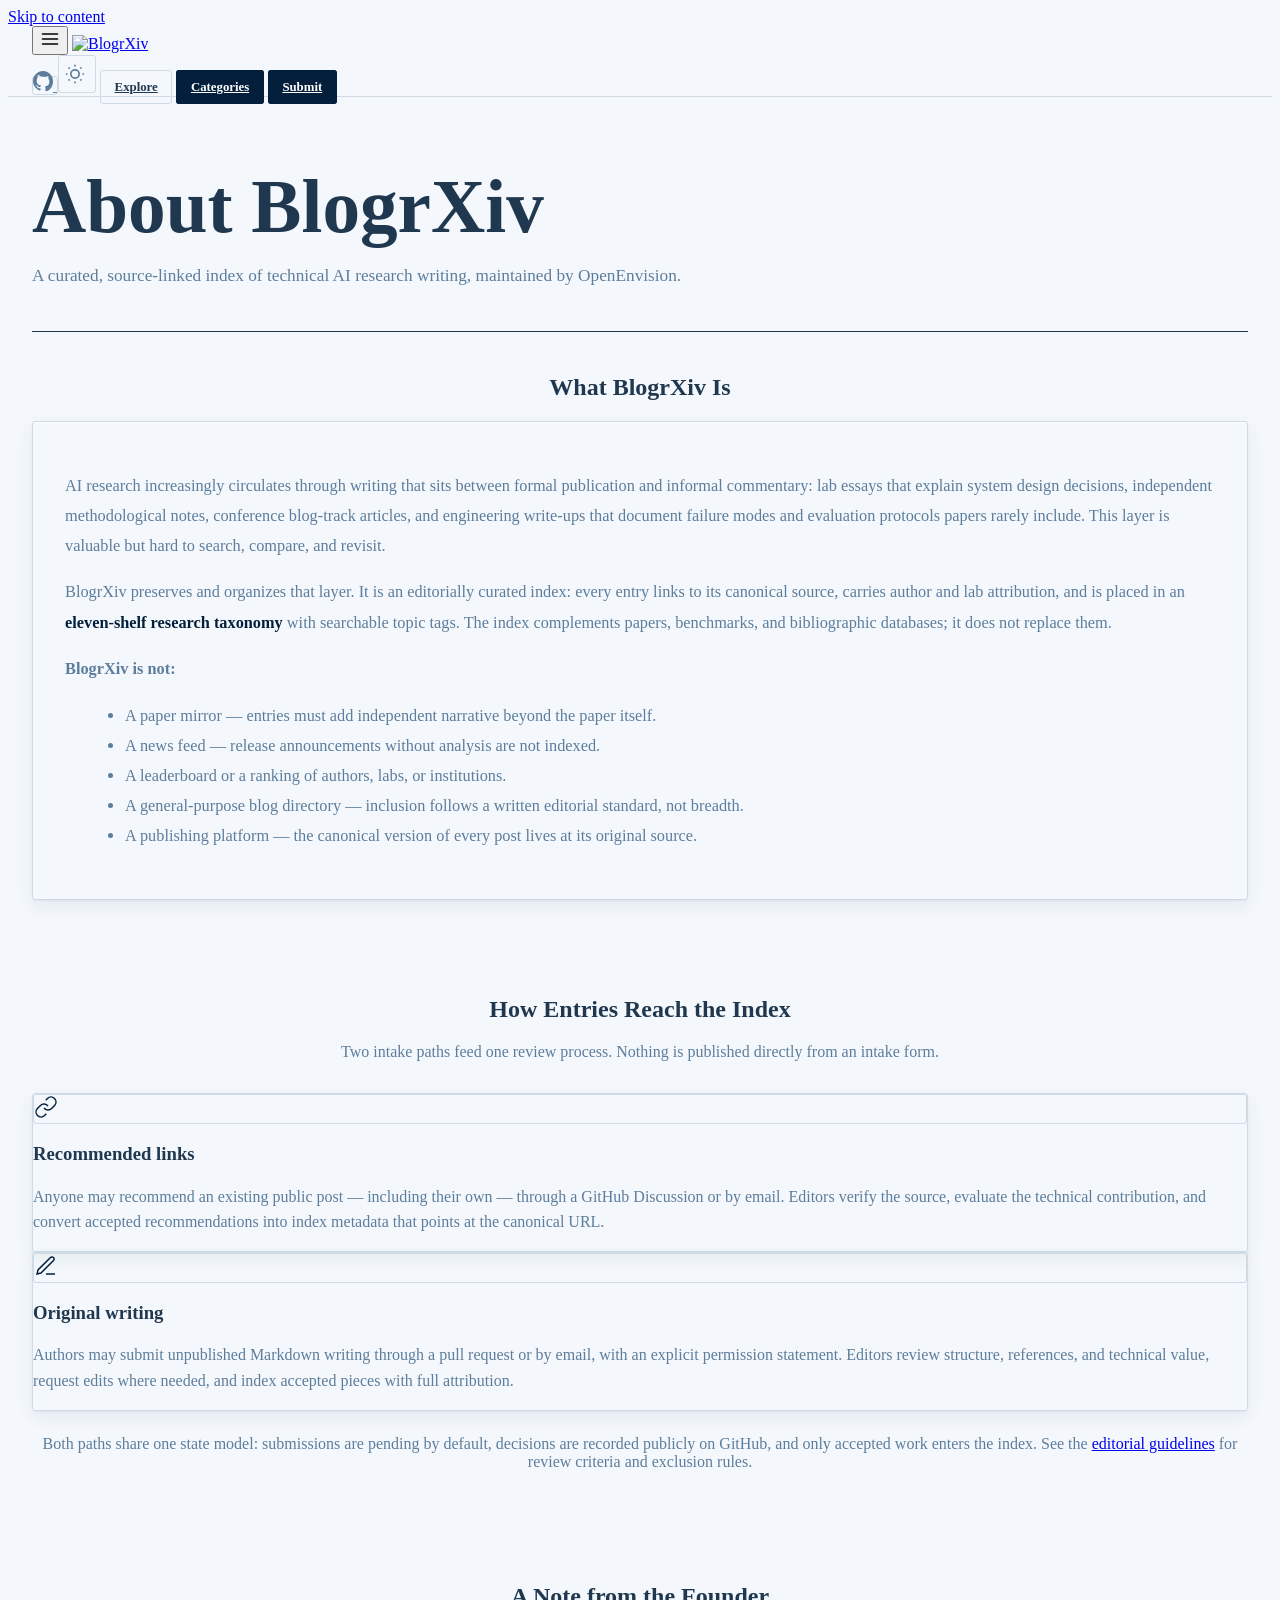
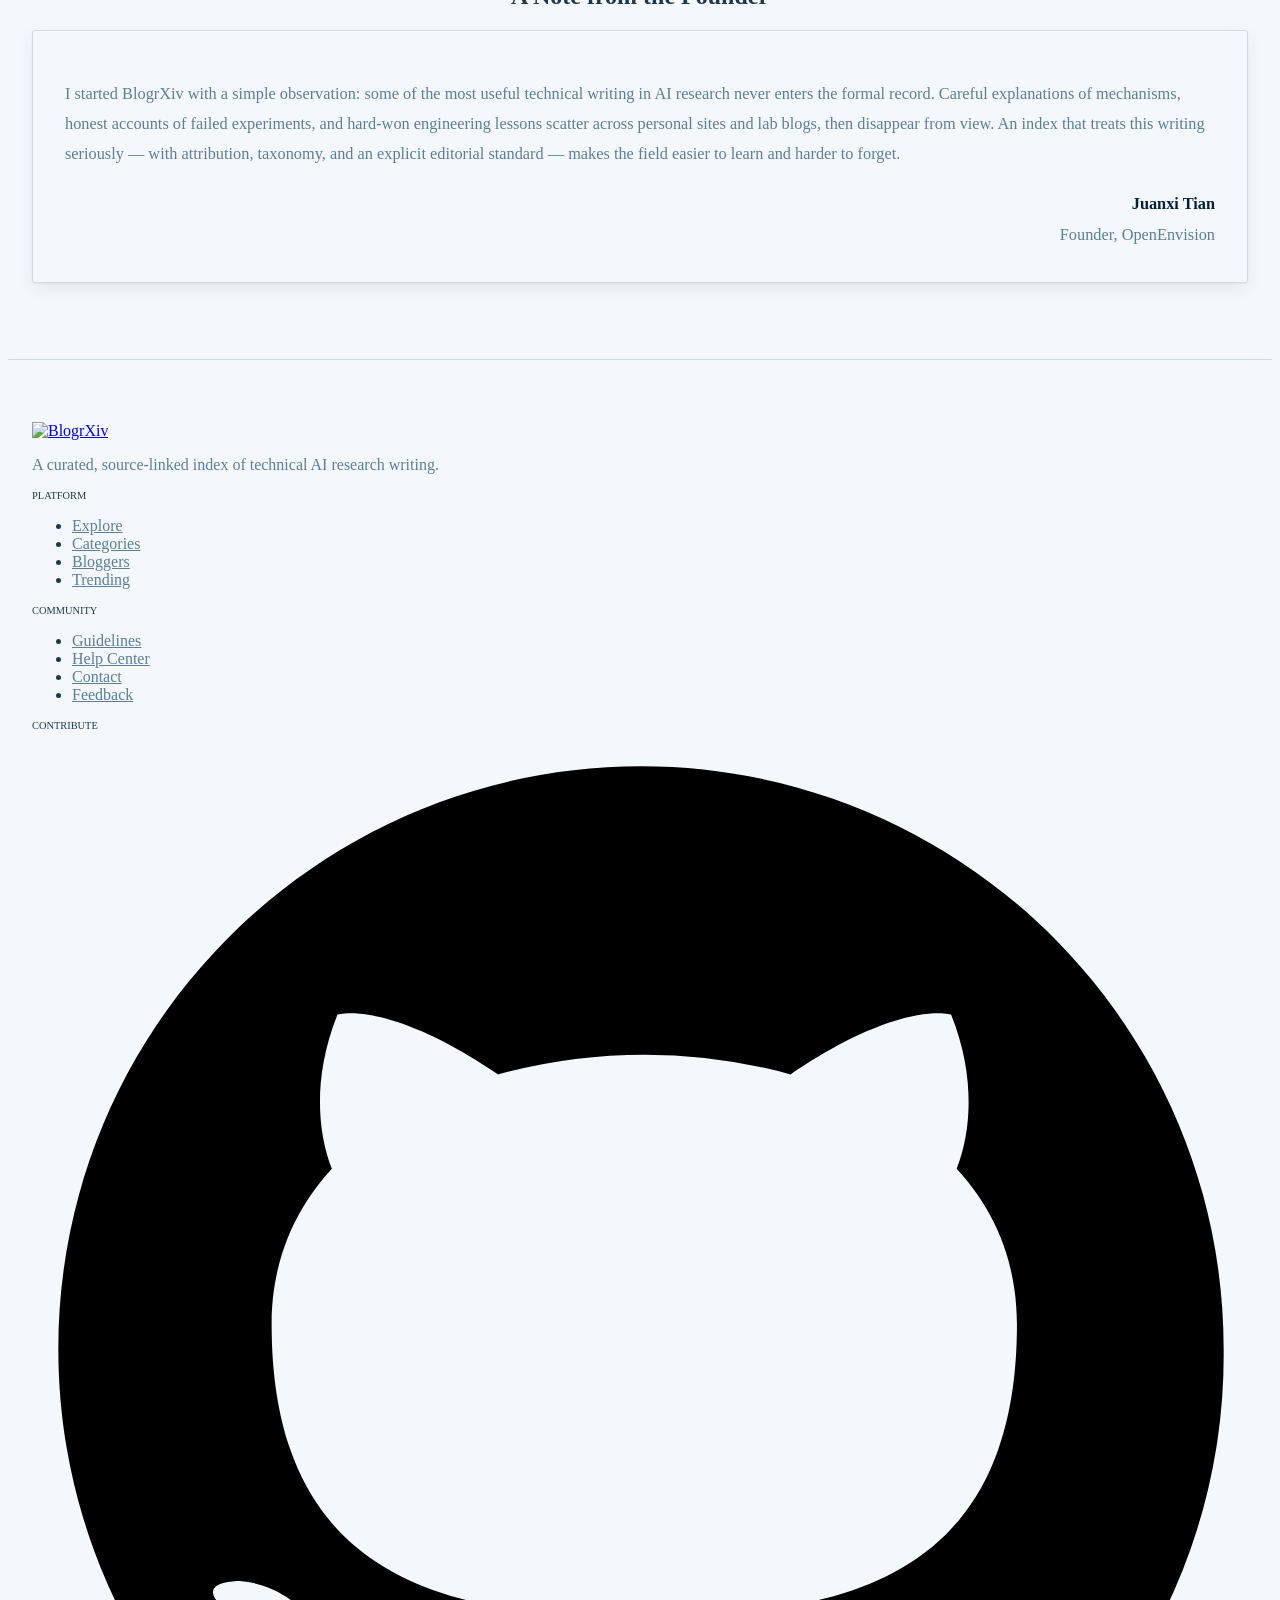
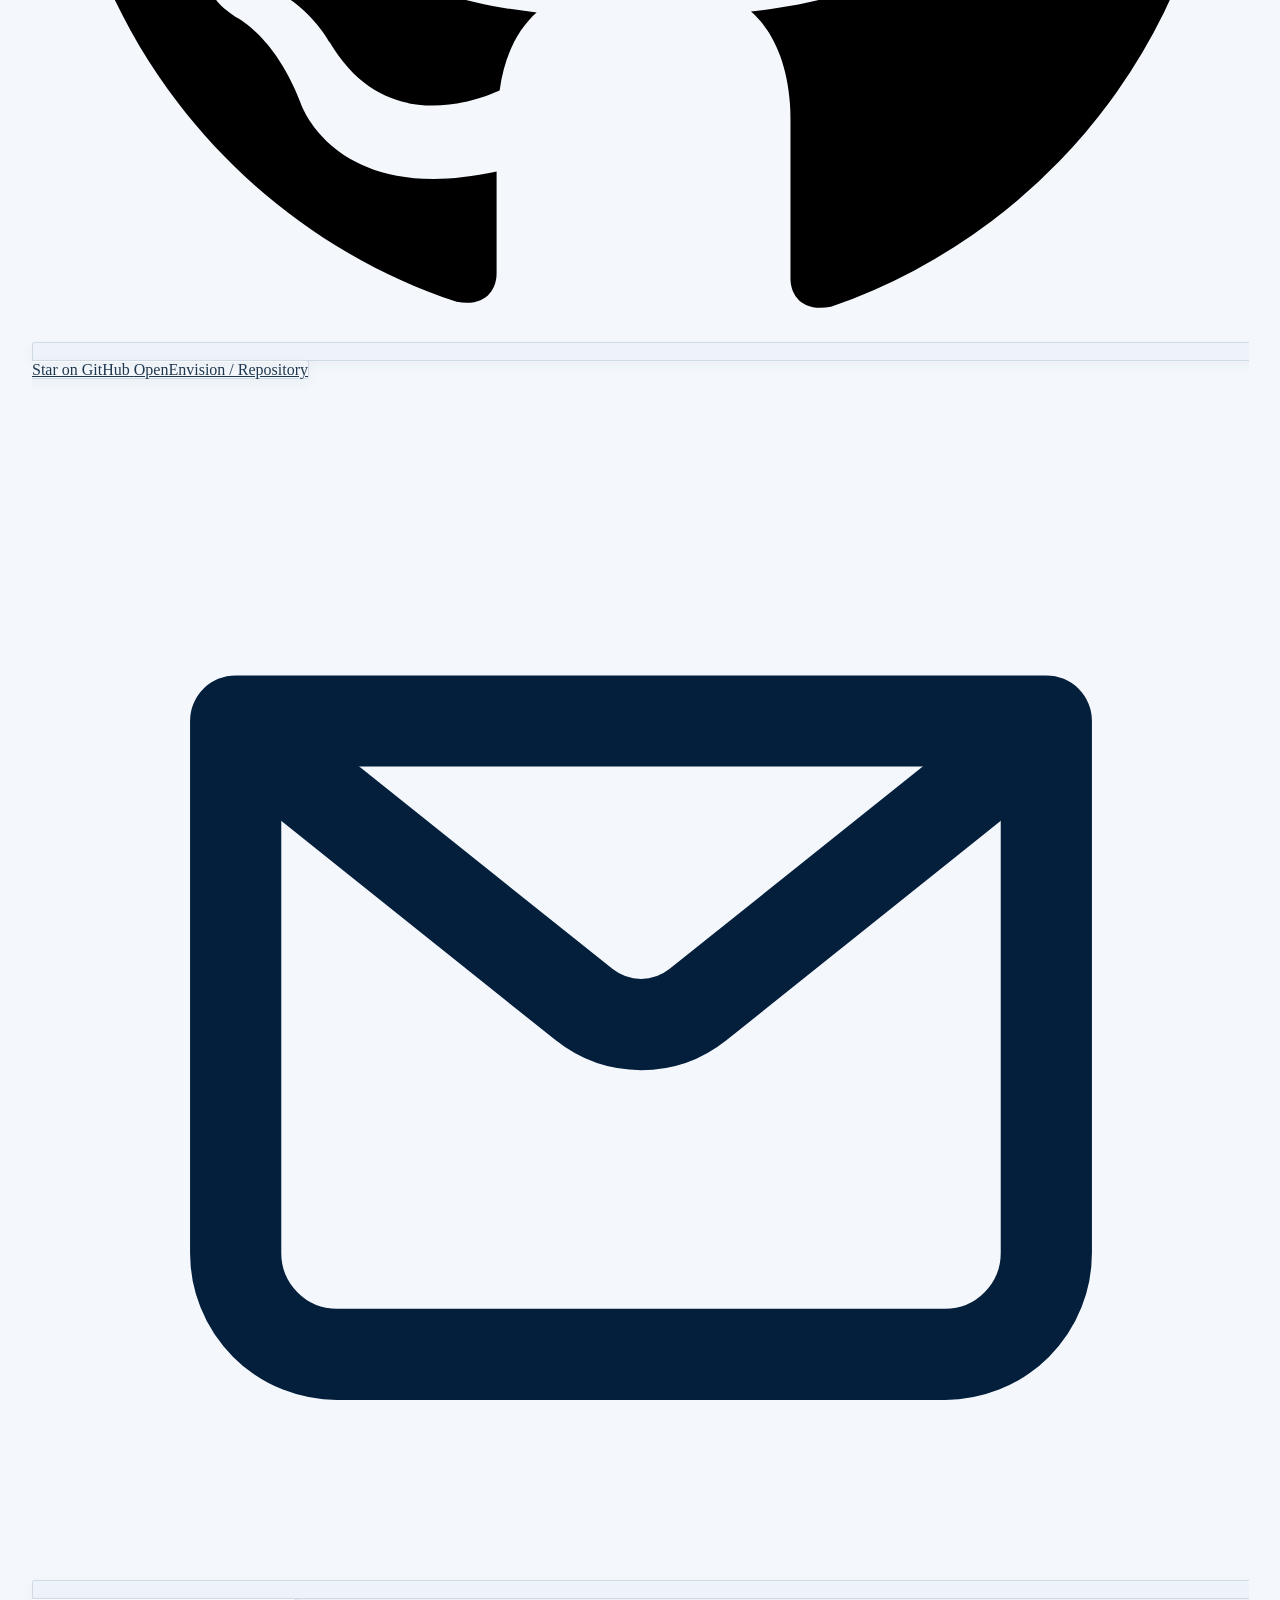
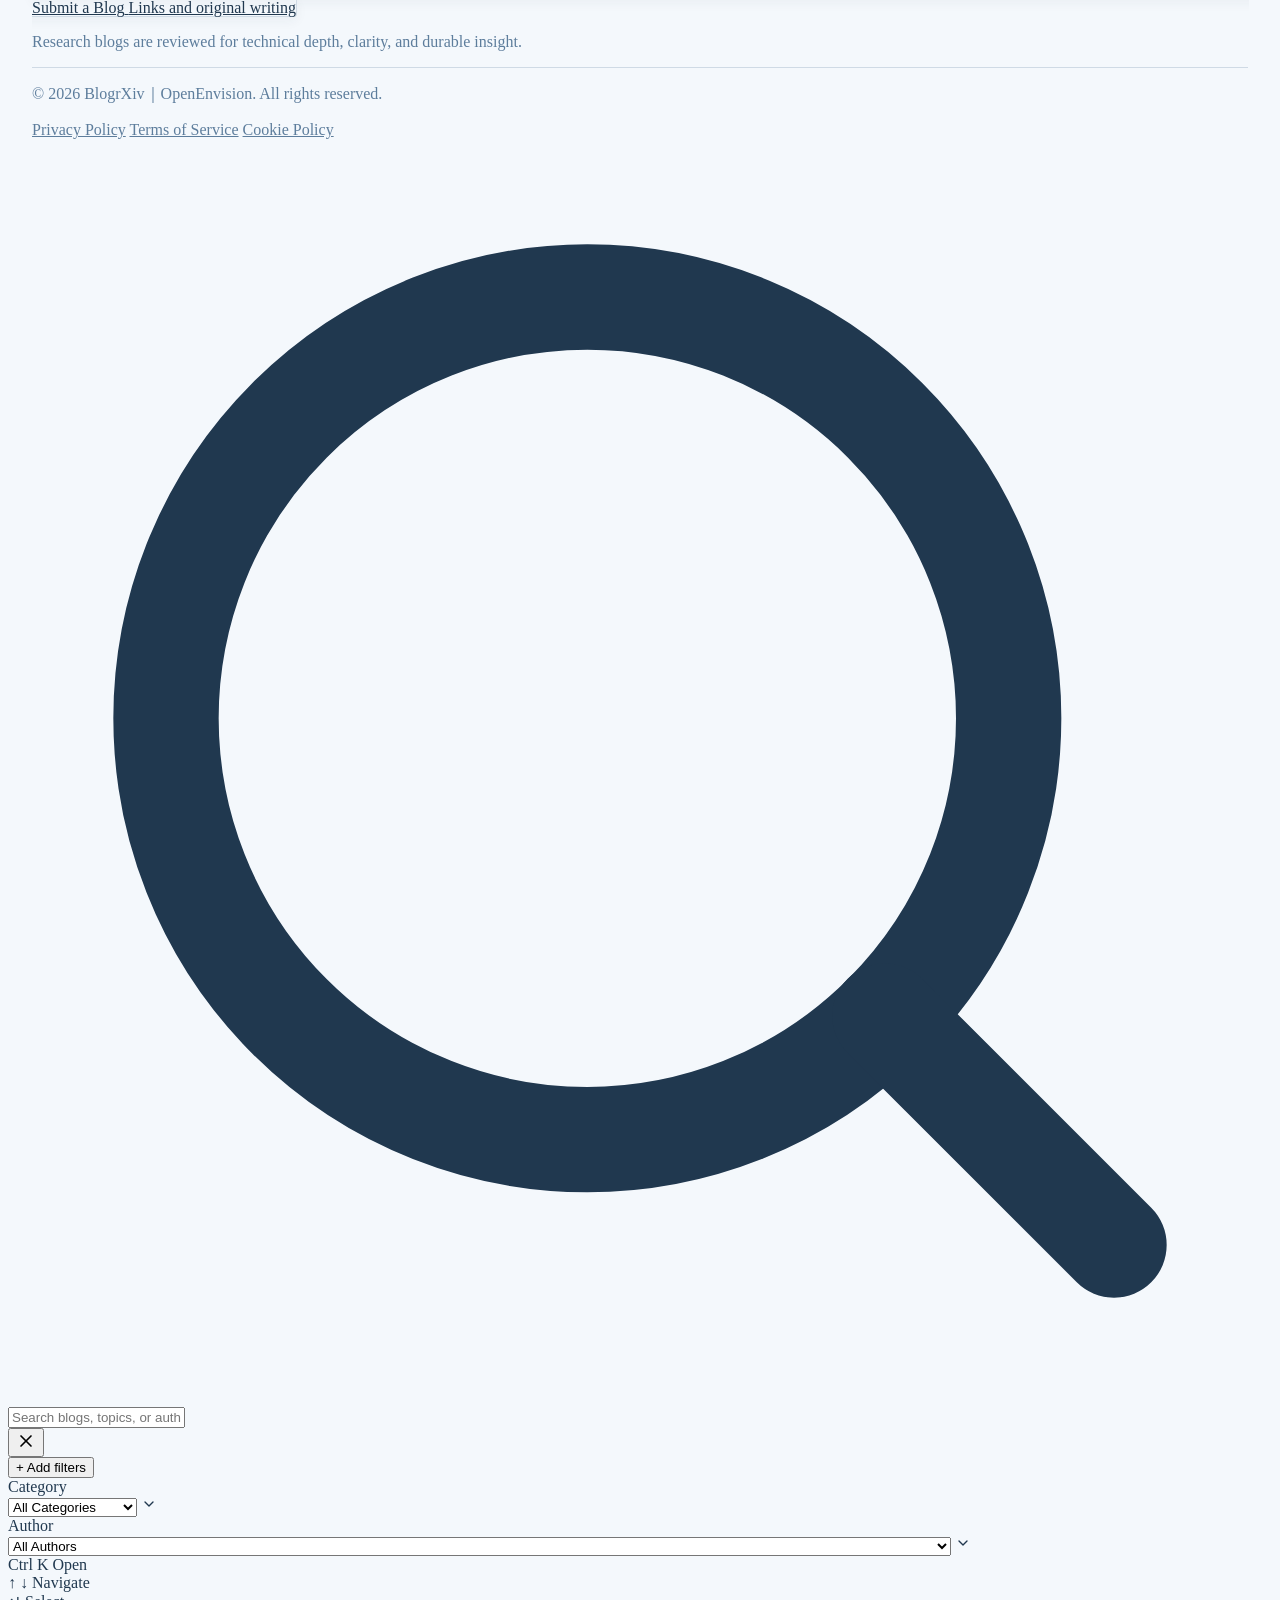
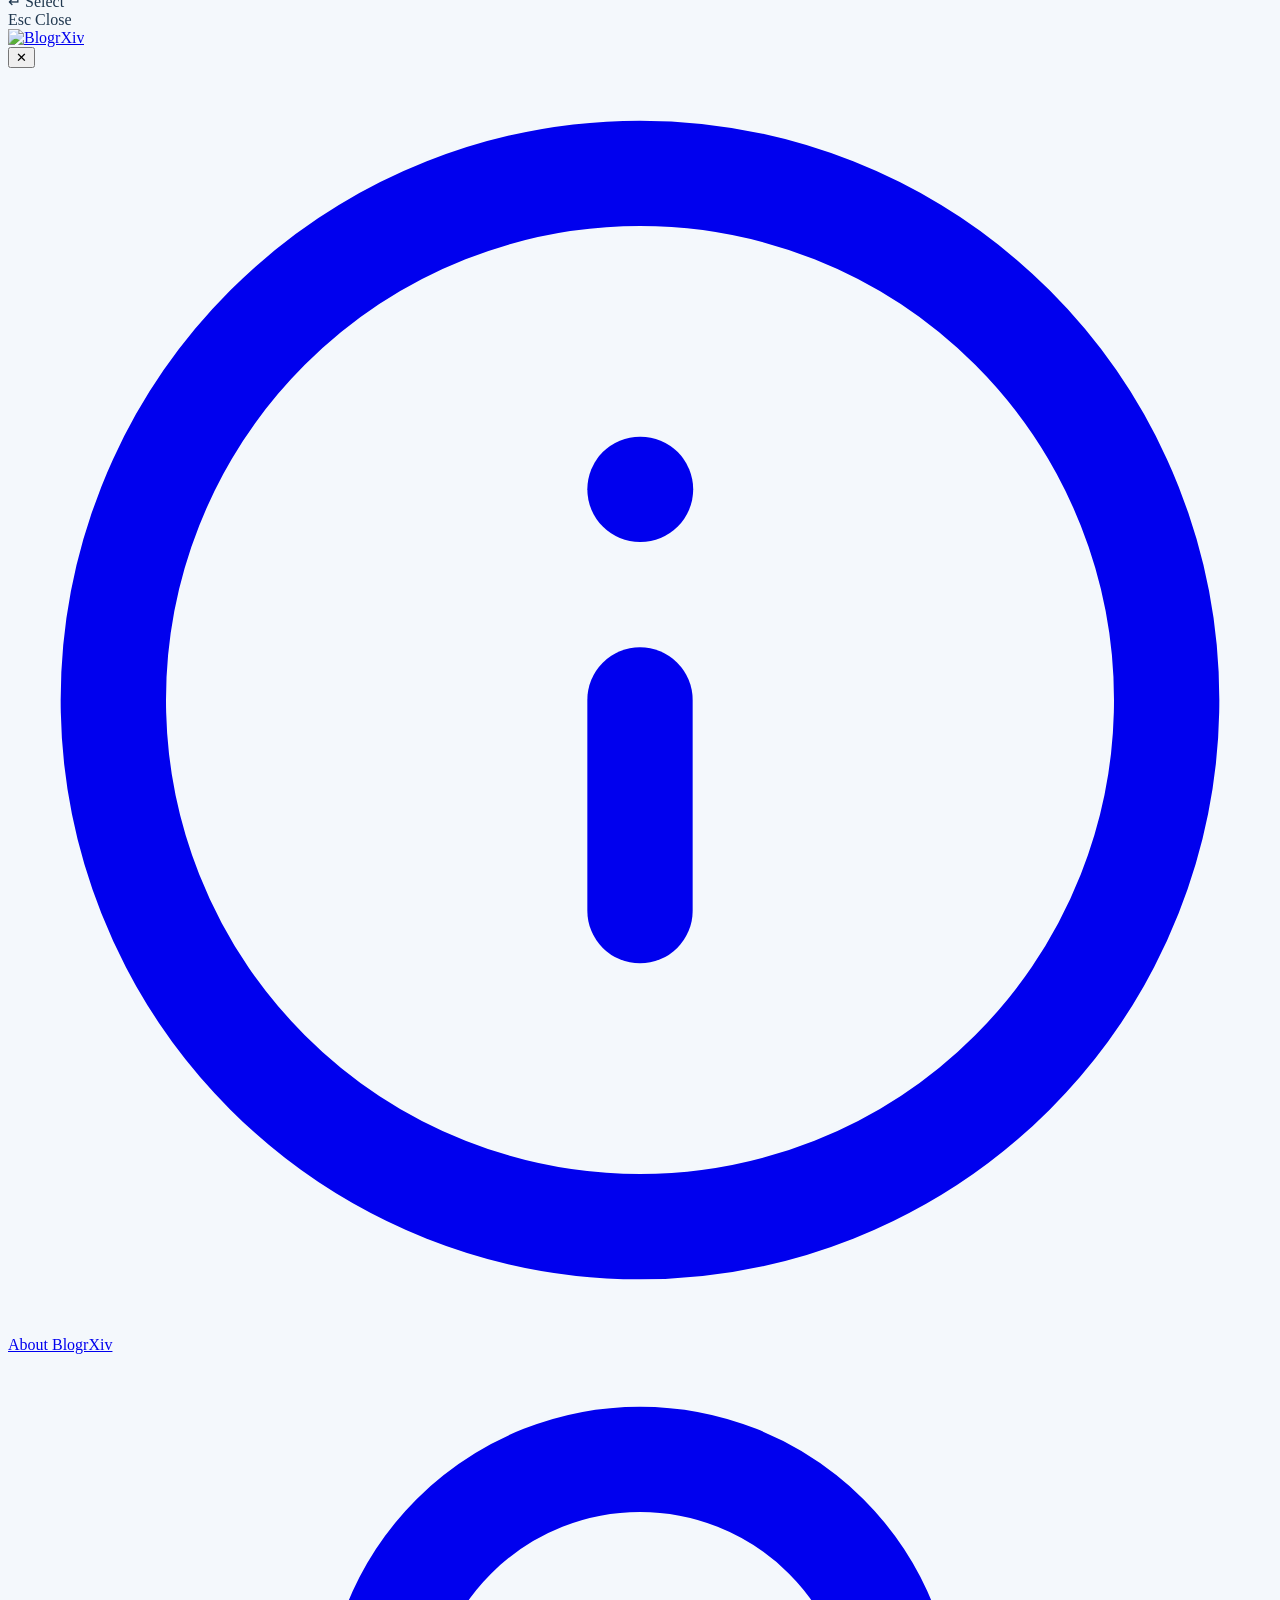
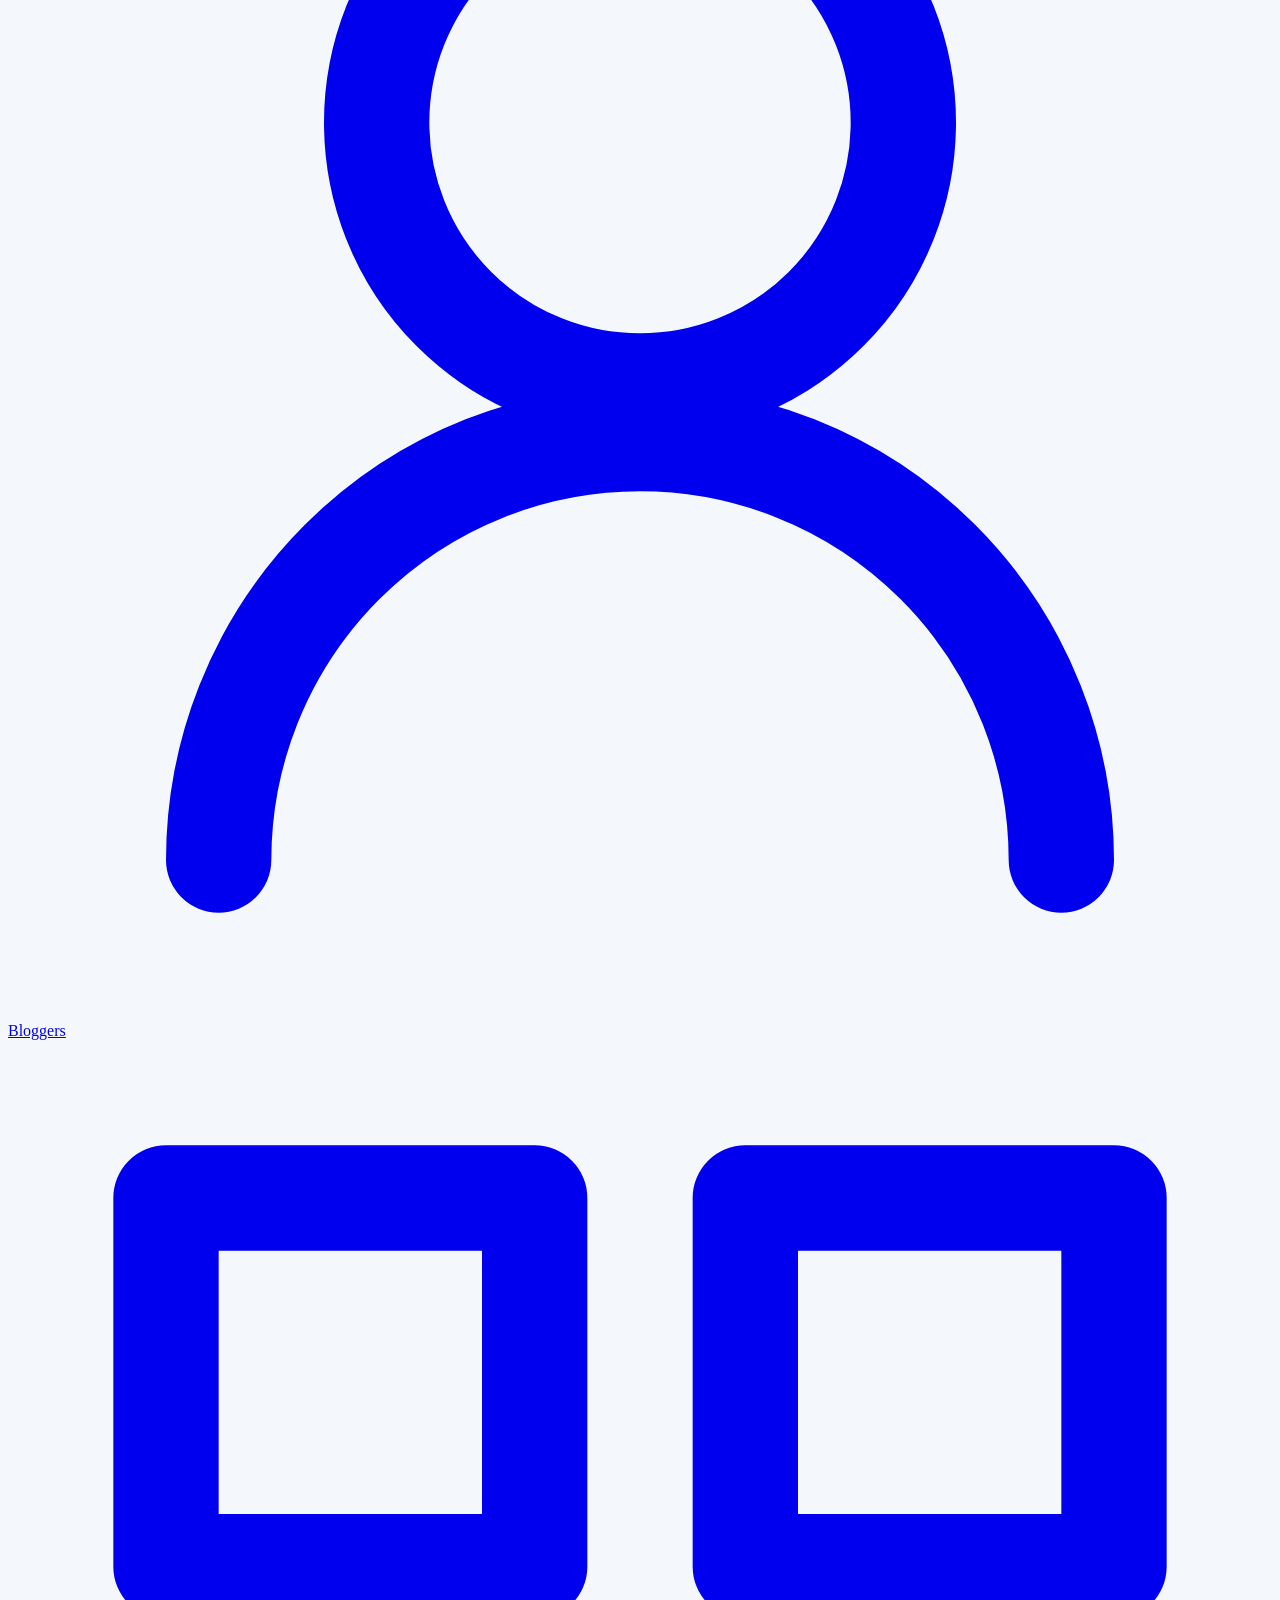
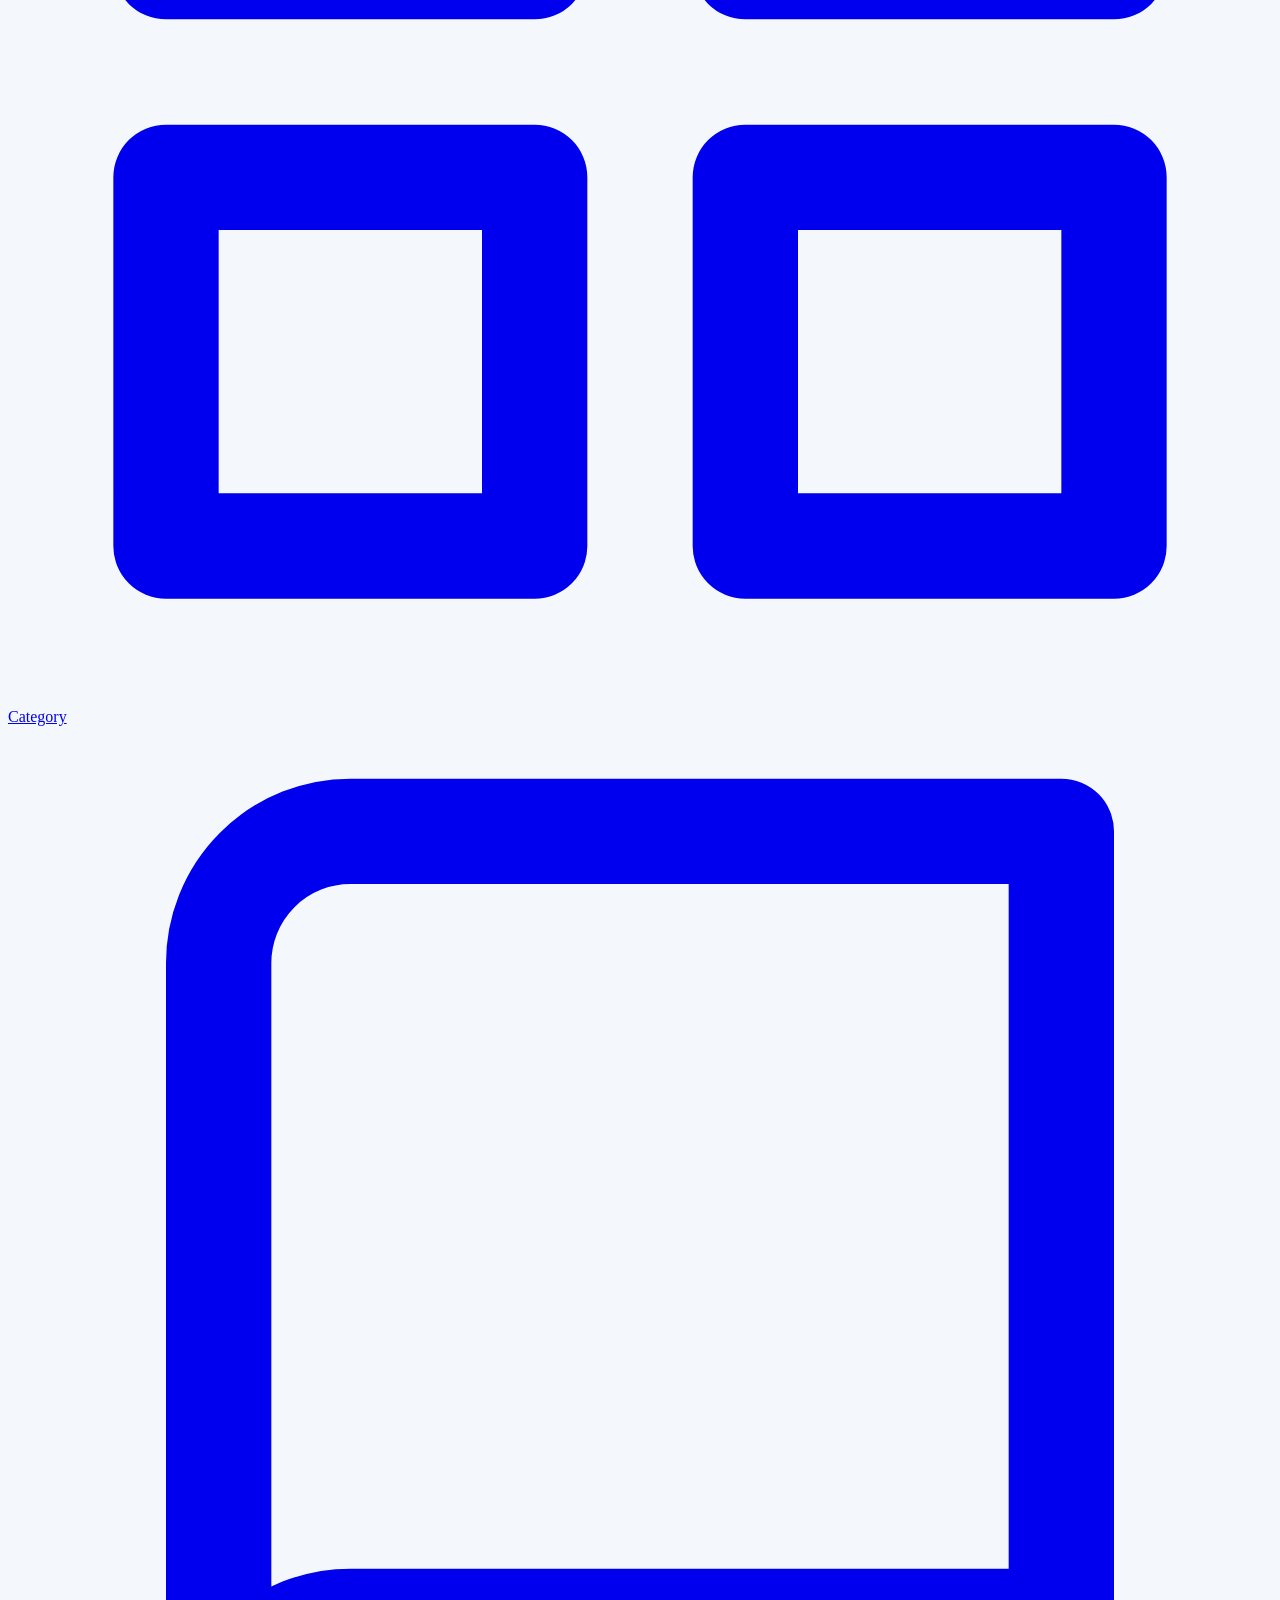
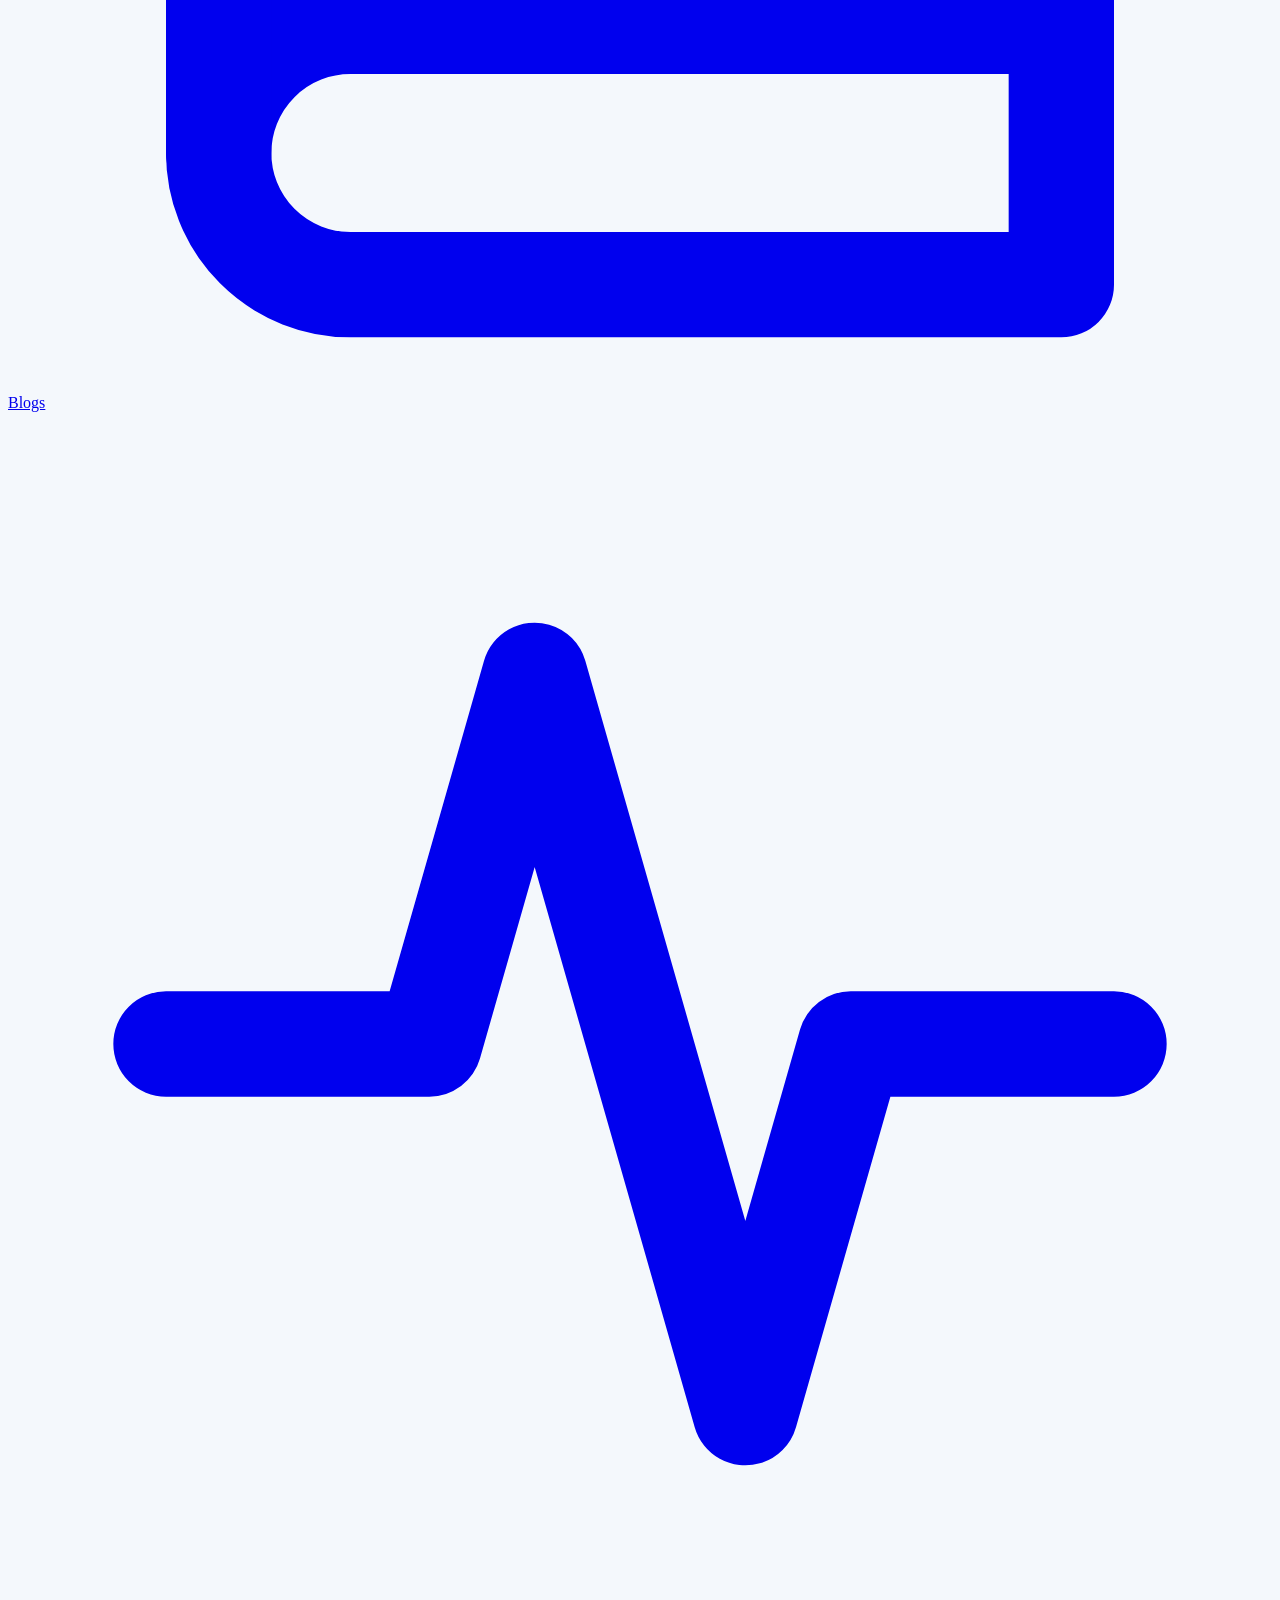
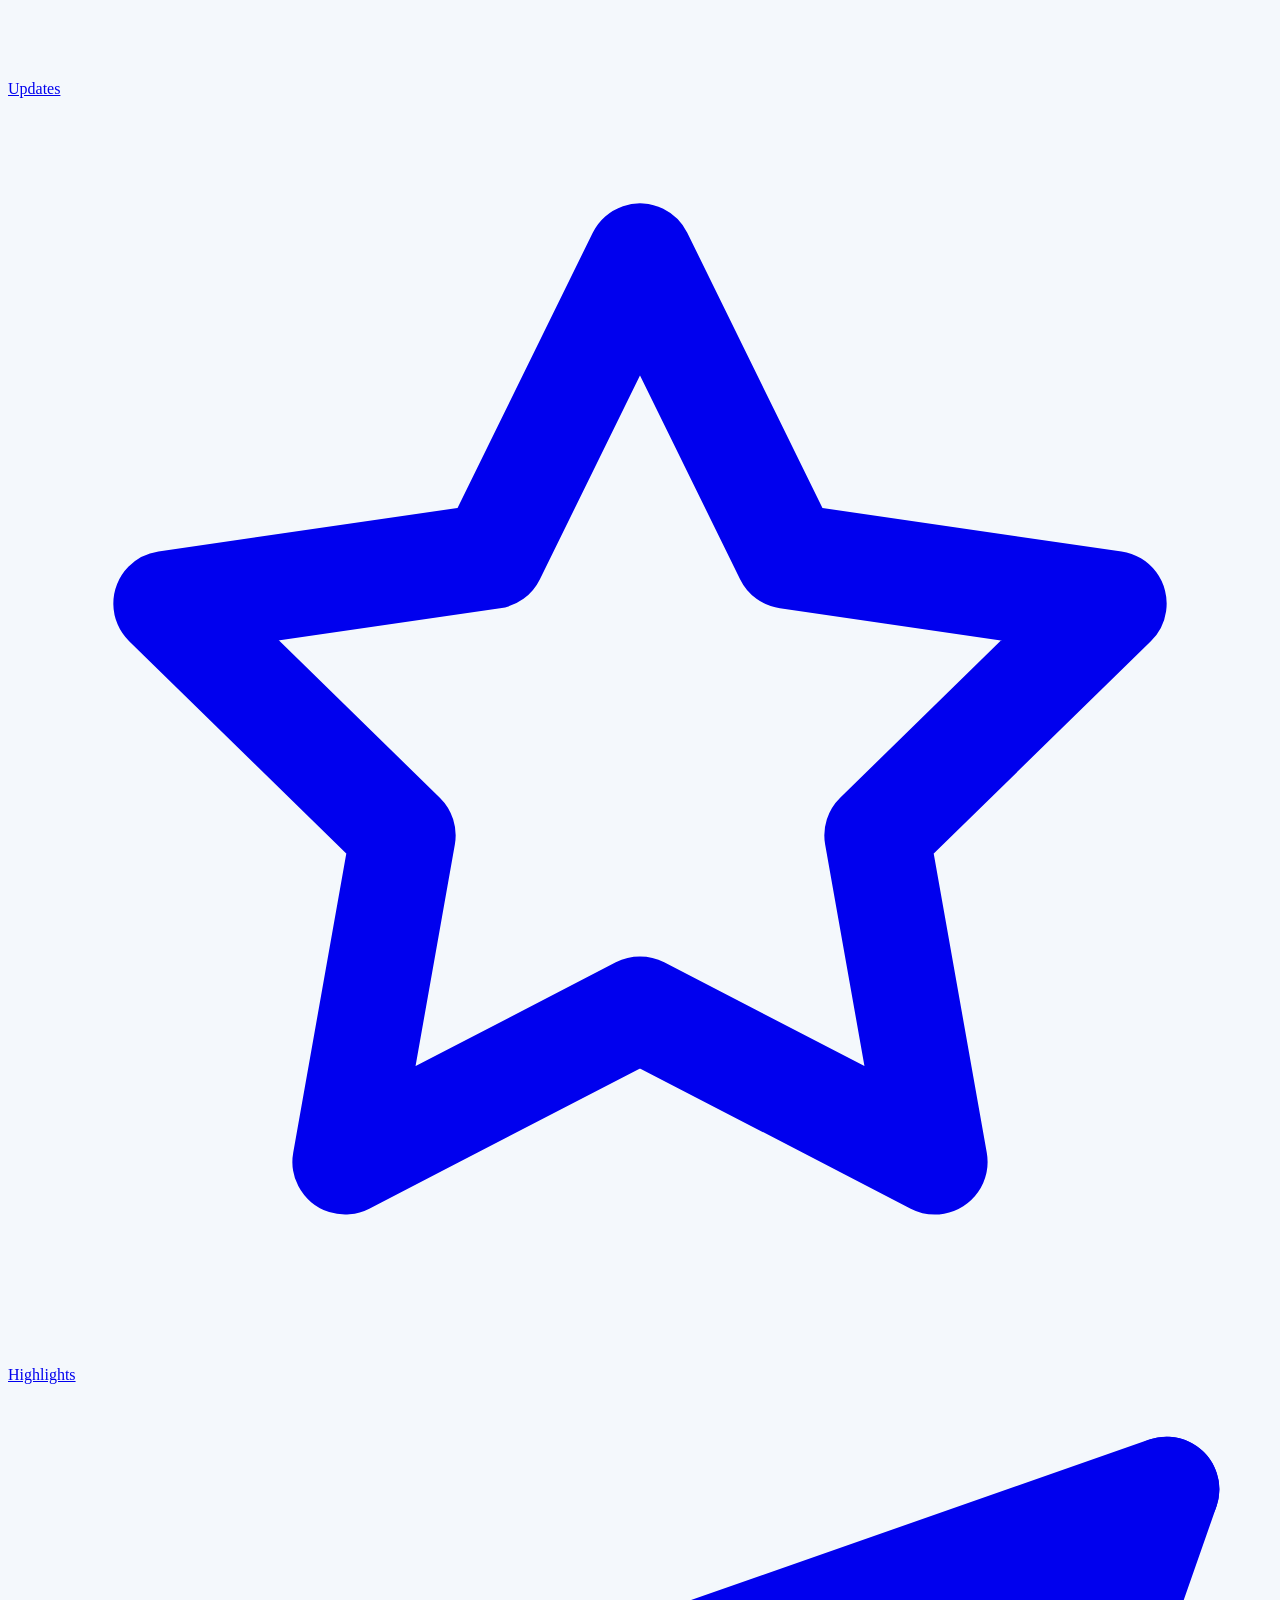
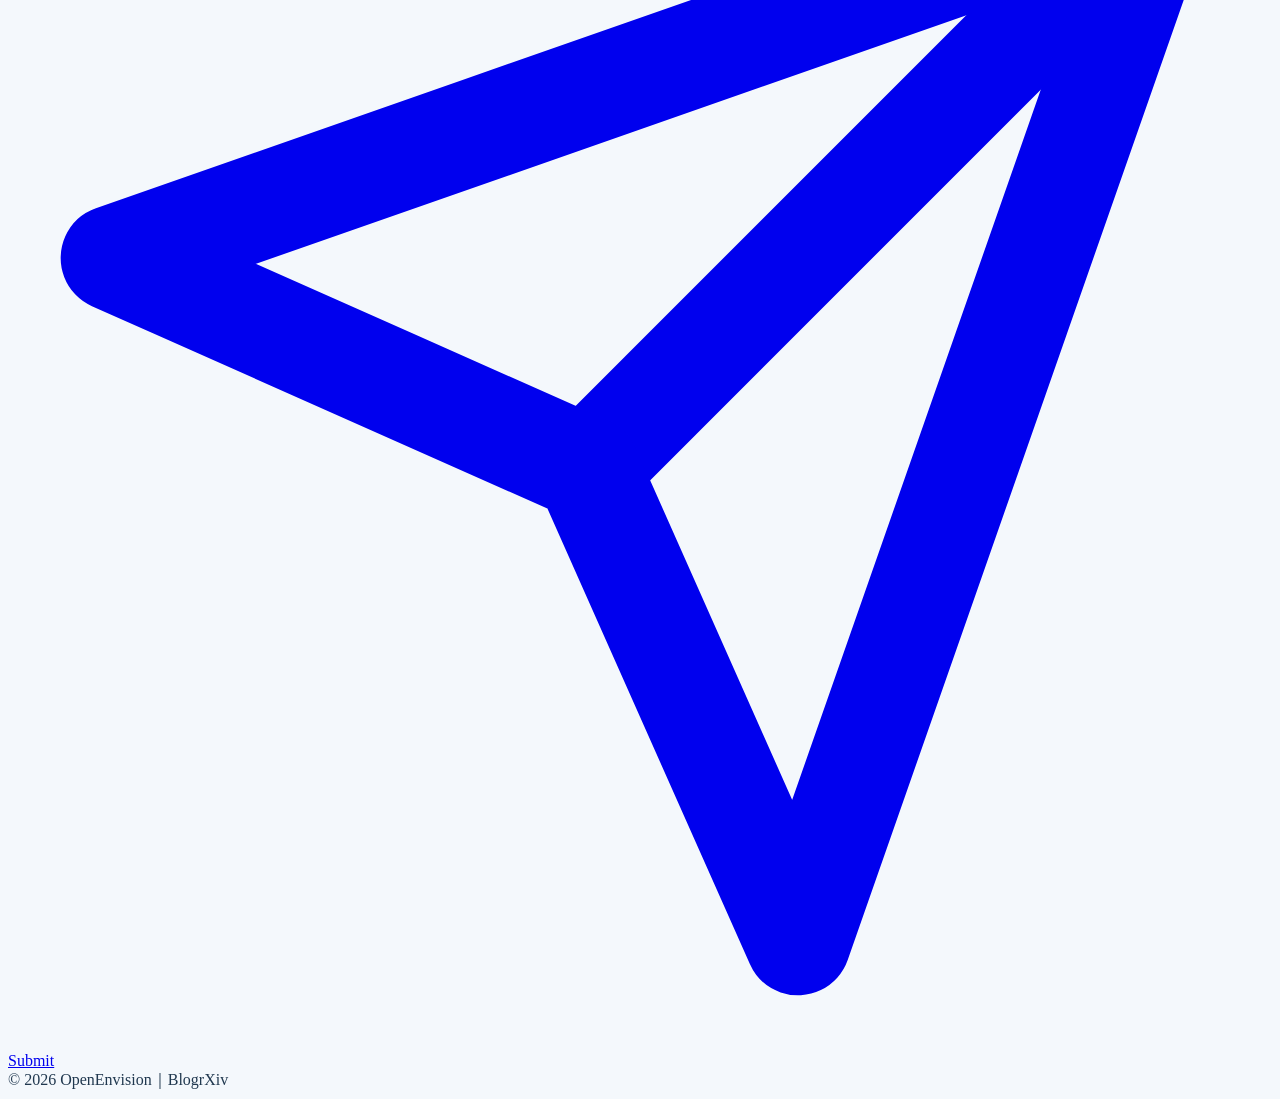
==== commit 9eac6fe9: "Rewrite research taxonomy copy and classification guidance Co-authored-by: dhsaikhgdius <dhsaikhgdiu" ====
--- a/site/about.html
+++ b/site/about.html
@@ -4,7 +4,7 @@
     <meta charset="UTF-8">
     <meta name="viewport" content="width=device-width, initial-scale=1.0">
     <title>About BlogrXiv</title>
-    <meta name="description" content="About BlogrXiv: an editorially curated index of technical AI research writing. Founder: Juanxi Tian.">
+    <meta name="description" content="BlogrXiv is a curated, source-linked index of technical AI research writing: what it indexes, how entries are reviewed, and what stays out of scope.">
     <link rel="preconnect" href="https://fonts.googleapis.com">
     <link rel="preconnect" href="https://fonts.gstatic.com" crossorigin>
     <link href="https://fonts.googleapis.com/css2?family=Inter:wght@300;400;500;600;700&family=JetBrains+Mono:wght@400;500&display=swap" rel="stylesheet">
@@ -64,51 +64,78 @@
         <div class="container">
             <header class="page-header">
                 <h1 class="page-title">About BlogrXiv</h1>
-                <p class="page-description">What the index is, how entries are chosen, and a letter from the founder, Juanxi Tian.</p>
+                <p class="page-description">A curated, source-linked index of technical AI research writing, maintained by OpenEnvision.</p>
             </header>
 
-            <section class="blogs-section">
+            <section class="blogs-section" aria-labelledby="whatIsTitle">
+                <h2 class="section-title" id="whatIsTitle" style="text-align:center; margin-bottom: 1.25rem;">What BlogrXiv Is</h2>
                 <div class="research-card" style="padding: 2rem;">
                     <div class="research-content">
-                        <h2 class="section-title gradient-text" style="text-align: center; font-size: 2.75rem; margin-bottom: var(--spacing-lg);">An Open Letter</h2>
                         <div style="color: var(--text-secondary); line-height: 1.85; font-size: 1.02rem;">
-                            <p>Dear researchers,</p>
-
                             <p>
-                                I founded BlogrXiv with a simple belief: rigorous academic insights deserve elegant, accessible
-                                communication. Research should not be gated by format complexity, fragmented channels, or institutional
-                                silos. When ideas travel clearly, communities flourish.
+                                AI research increasingly circulates through writing that sits between formal publication and informal
+                                commentary: lab essays that explain system design decisions, independent methodological notes,
+                                conference blog-track articles, and engineering write-ups that document failure modes and evaluation
+                                protocols papers rarely include. This layer is valuable but hard to search, compare, and revisit.
                             </p>
-
                             <p>
-                                BlogrXiv is an editorially curated index of technical AI research writing. It is not a
-                                publishing CMS, a news feed, or a ranking of authors. Every public entry points at a
-                                canonical source and is placed in an eleven-category
-                                <a href="categories.html" style="color: var(--primary-blue); text-decoration: none; font-weight: 600;">research taxonomy</a>
-                                that a technical reader can search.
+                                BlogrXiv preserves and organizes that layer. It is an editorially curated index: every entry links to
+                                its canonical source, carries author and lab attribution, and is placed in an
+                                <a href="categories.html" style="color: var(--primary-blue); text-decoration: none; font-weight: 600;">eleven-shelf research taxonomy</a>
+                                with searchable topic tags. The index complements papers, benchmarks, and bibliographic databases;
+                                it does not replace them.
                             </p>
-
+                            <p><strong>BlogrXiv is not:</strong></p>
+                            <ul style="margin: 0 0 1rem 1.25rem;">
+                                <li>A paper mirror — entries must add independent narrative beyond the paper itself.</li>
+                                <li>A news feed — release announcements without analysis are not indexed.</li>
+                                <li>A leaderboard or a ranking of authors, labs, or institutions.</li>
+                                <li>A general-purpose blog directory — inclusion follows a written editorial standard, not breadth.</li>
+                                <li>A publishing platform — the canonical version of every post lives at its original source.</li>
+                            </ul>
+                        </div>
+                    </div>
+                </div>
+            </section>
+
+            <section class="blogs-section" aria-labelledby="intakeTitle">
+                <h2 class="section-title" id="intakeTitle" style="text-align:center; margin-bottom: 1.25rem;">How Entries Reach the Index</h2>
+                <p class="section-description" style="text-align:center; margin-bottom: 2rem;">Two intake paths feed one review process. Nothing is published directly from an intake form.</p>
+                <div class="research-cards">
+                    <div class="research-card">
+                        <div class="research-icon">
+                            <svg width="24" height="24" viewBox="0 0 24 24" fill="none" stroke="currentColor" stroke-width="2"><path d="M10 13a5 5 0 0 0 7.54.54l3-3a5 5 0 0 0-7.07-7.07l-1.72 1.71"></path><path d="M14 11a5 5 0 0 0-7.54-.54l-3 3a5 5 0 0 0 7.07 7.07l1.71-1.71"></path></svg>
+                        </div>
+                        <div class="research-content">
+                            <h3 class="research-title">Recommended links</h3>
+                            <p class="research-description">Anyone may recommend an existing public post — including their own — through a GitHub Discussion or by email. Editors verify the source, evaluate the technical contribution, and convert accepted recommendations into index metadata that points at the canonical URL.</p>
+                        </div>
+                    </div>
+                    <div class="research-card">
+                        <div class="research-icon">
+                            <svg width="24" height="24" viewBox="0 0 24 24" fill="none" stroke="currentColor" stroke-width="2"><path d="M12 20h9"></path><path d="M16.5 3.5a2.121 2.121 0 1 1 3 3L7 19l-4 1 1-4 12.5-12.5z"></path></svg>
+                        </div>
+                        <div class="research-content">
+                            <h3 class="research-title">Original writing</h3>
+                            <p class="research-description">Authors may submit unpublished Markdown writing through a pull request or by email, with an explicit permission statement. Editors review structure, references, and technical value, request edits where needed, and index accepted pieces with full attribution.</p>
+                        </div>
+                    </div>
+                </div>
+                <p class="section-description" style="text-align:center; margin-top: 1.5rem;">Both paths share one state model: submissions are pending by default, decisions are recorded publicly on GitHub, and only accepted work enters the index. See the <a href="guidelines.html">editorial guidelines</a> for review criteria and exclusion rules.</p>
+            </section>
+
+            <section class="blogs-section" aria-labelledby="founderTitle">
+                <h2 class="section-title" id="founderTitle" style="text-align:center; margin-bottom: 1.25rem;">A Note from the Founder</h2>
+                <div class="research-card" style="padding: 2rem;">
+                    <div class="research-content">
+                        <div style="color: var(--text-secondary); line-height: 1.85; font-size: 1.02rem;">
                             <p>
-                                BlogrXiv is a professional platform designed for scholars and research-minded readers to
-                                discover high-quality blog essays: precise in argument, faithful to sources, and readable
-                                beyond a specialist clique. The goal is to complement formal publications with narrative
-                                clarity — helping research be understood, compared, and reused.
+                                I started BlogrXiv with a simple observation: some of the most useful technical writing in AI research
+                                never enters the formal record. Careful explanations of mechanisms, honest accounts of failed
+                                experiments, and hard-won engineering lessons scatter across personal sites and lab blogs, then
+                                disappear from view. An index that treats this writing seriously — with attribution, taxonomy, and an
+                                explicit editorial standard — makes the field easier to learn and harder to forget.
                             </p>
-
-                            <p><strong>What we stand for:</strong></p>
-                            <ul style="margin: 0 0 1rem 1.25rem;">
-                                <li>Clarity with rigor — write precisely, cite responsibly, and communicate with integrity.</li>
-                                <li>Openness with respect — welcome diverse disciplines, methods, and voices.</li>
-                                <li>Community with purpose — enable collaboration, mentorship, and constructive feedback.</li>
-                            </ul>
-
-                            <p>
-                                This is only the beginning. We will continue to refine authoring tools, improve discovery, and support
-                                reproducible, thoughtful scholarship.
-                            </p>
-
-                            <p>With appreciation for your work and time,</p>
-
                             <div style="text-align: right; margin-top: 1.25rem;">
                                 <p style="margin: 0;">
                                     <a href="https://tianshijing.github.io" target="_blank" rel="noopener noreferrer" style="color: var(--primary-blue); text-decoration: none; font-weight: 600;">Juanxi Tian</a>
@@ -116,46 +143,6 @@
                                 <p style="margin: 0; color: var(--text-secondary);">Founder, OpenEnvision</p>
                             </div>
                         </div>
-                    </div>
-                </div>
-            </section>
-
-            <section class="blogs-section" aria-labelledby="whatTitle">
-                <h2 class="section-title" id="whatTitle" style="text-align:center; margin-bottom: 1.25rem;">What BlogrXiv is</h2>
-                <div class="research-card" style="padding: 1.5rem 2rem;">
-                    <div class="research-content" style="color: var(--text-secondary); line-height: 1.8;">
-                        <p>BlogrXiv is a curated discovery system for AI research blogs and technical essays; an auditable, source-linked index; and a taxonomy for navigating that writing by research concept rather than recency.</p>
-                        <p style="margin-top: 0.85rem;"><strong>It is not</strong> a paper mirror, a news feed, a leaderboard, a ranking of labs, or a general-purpose blog directory. Recommended links and original writing are pending until an editor accepts them and commits static metadata.</p>
-                    </div>
-                </div>
-            </section>
-
-            <section class="blogs-section" aria-labelledby="standardTitle">
-                <h2 class="section-title" id="standardTitle" style="text-align:center; margin-bottom: 1.25rem;">Editorial standard</h2>
-                <div class="research-card" style="padding: 1.5rem 2rem;">
-                    <div class="research-content">
-                        <ul style="color: var(--text-secondary); line-height: 1.8; padding-left: 1.25rem;">
-                            <li>The post teaches a mechanism, method, system behavior, evaluation, or research lesson.</li>
-                            <li>It is specific enough to support technical judgment, not generic commentary.</li>
-                            <li>Author, lab, or venue is identifiable; the canonical URL is preserved.</li>
-                            <li>The piece remains useful after the announcement cycle. Product landings and lab homepages are excluded.</li>
-                            <li>It can be placed in one of eleven categories without forcing a neighbor shelf.</li>
-                        </ul>
-                        <p style="color: var(--text-secondary); margin-top: 1rem;">Summaries are editorial. They do not replace the original article or reproduce substantial copyrighted text. See <a href="guidelines.html">Community Guidelines</a> and <a href="submit.html">Submit</a>.</p>
-                    </div>
-                </div>
-            </section>
-
-            <section class="blogs-section" aria-labelledby="citeTitle">
-                <h2 class="section-title" id="citeTitle" style="text-align:center; margin-bottom: 1.25rem;">How to cite</h2>
-                <div class="research-card" style="padding: 1.5rem 2rem;">
-                    <div class="research-content">
-                        <pre style="white-space: pre-wrap; color: var(--text-secondary); font-size: 0.92rem; line-height: 1.55; margin: 0;">@misc{openenvision_blogxiv_2026,
-  title        = {BlogrXiv},
-  author       = {{OpenEnvision}},
-  year         = {2026},
-  note         = {Curated research blog index}
-}</pre>
                     </div>
                 </div>
             </section>
@@ -171,7 +158,7 @@
                             <img src="assets/img/brand/blogrxiv.svg" alt="BlogrXiv" class="brand-logo" />
                         </a>
                     </div>
-                    <p class="footer-description">An editorially curated, source-linked index of technical AI research writing.</p>
+                    <p class="footer-description">A curated, source-linked index of technical AI research writing.</p>
                 </div>
                 <div class="footer-section">
                     <h3 class="footer-title">Platform</h3>
--- a/site/assets/css/academic-pages.css
+++ b/site/assets/css/academic-pages.css
@@ -501,67 +501,6 @@
     line-height: 1.6;
 }
 
-.taxonomy-panel {
-    margin: 0 0 2.75rem;
-    padding: 1.7rem 1.85rem 1.45rem;
-    border: 1px solid var(--page-rule);
-    background: color-mix(in srgb, var(--page-paper-deep) 78%, transparent);
-}
-
-.taxonomy-panel-kicker {
-    margin: 0 0 0.35rem;
-    color: var(--page-accent);
-    font-size: 0.72rem;
-    font-weight: 600;
-    letter-spacing: 0.14em;
-    text-transform: uppercase;
-}
-
-.taxonomy-panel h2 {
-    margin: 0 0 0.7rem;
-    font-family: var(--page-serif);
-    font-size: 1.55rem;
-    font-weight: 600;
-}
-
-.taxonomy-panel > p {
-    max-width: 74ch;
-    margin: 0 0 1.2rem;
-    color: var(--page-muted);
-    line-height: 1.65;
-}
-
-.taxonomy-rule-grid {
-    display: grid;
-    grid-template-columns: repeat(auto-fit, minmax(250px, 1fr));
-    gap: 0.95rem 1.35rem;
-}
-
-.taxonomy-rule {
-    margin: 0;
-}
-
-.taxonomy-rule dt {
-    margin: 0 0 0.22rem;
-    font-size: 0.94rem;
-    font-weight: 600;
-}
-
-.taxonomy-rule dd {
-    margin: 0;
-    color: var(--page-muted);
-    font-size: 0.84rem;
-    line-height: 1.55;
-}
-
-.category-boundary {
-    margin: -0.35rem 0 1rem;
-    color: var(--page-muted);
-    font-size: 0.78rem;
-    line-height: 1.5;
-    max-width: 46ch;
-}
-
 .category-tags .tag,
 .blog-tags .tag,
 .author-card .tag {
@@ -570,6 +509,228 @@
     color: var(--page-muted);
     background: transparent;
     font-size: 0.65rem;
+}
+
+/* Taxonomy page: classification method panel */
+.categories-page .classification-section {
+    margin-bottom: 56px;
+}
+
+.classification-panel {
+    padding: 34px 36px;
+    border: 1px solid var(--page-rule);
+    border-radius: 3px;
+    background: var(--page-paper-deep);
+}
+
+.classification-kicker {
+    margin: 0 0 10px;
+    color: var(--page-accent);
+    font-family: var(--font-mono);
+    font-size: 0.64rem;
+    font-weight: 500;
+    letter-spacing: 0.08em;
+    text-transform: uppercase;
+}
+
+.classification-intro .section-title {
+    margin: 0 0 14px;
+    font-size: clamp(1.6rem, 3vw, 2.1rem);
+}
+
+.classification-intro p {
+    max-width: 78ch;
+    margin: 0;
+    color: var(--page-muted);
+    font-family: var(--page-serif);
+    font-size: 1rem;
+    line-height: 1.65;
+}
+
+.classification-dimensions {
+    display: grid;
+    grid-template-columns: repeat(5, minmax(0, 1fr));
+    margin: 28px 0;
+    padding: 0;
+    border-top: 1px solid var(--page-rule);
+    border-left: 1px solid var(--page-rule);
+    counter-reset: classify-dimension;
+    list-style: none;
+}
+
+.classification-dimensions li {
+    padding: 16px;
+    border-right: 1px solid var(--page-rule);
+    border-bottom: 1px solid var(--page-rule);
+    background: var(--page-paper);
+}
+
+.classification-dimensions li::before {
+    content: counter(classify-dimension, decimal-leading-zero);
+    counter-increment: classify-dimension;
+    display: block;
+    margin-bottom: 8px;
+    color: var(--page-accent);
+    font-family: var(--font-mono);
+    font-size: 0.62rem;
+}
+
+.classification-dimensions h3 {
+    margin: 0 0 6px;
+    font-family: var(--page-serif);
+    font-size: 0.98rem;
+    font-weight: 600;
+}
+
+.classification-dimensions p {
+    margin: 0;
+    color: var(--page-muted);
+    font-size: 0.8rem;
+    line-height: 1.55;
+}
+
+.classification-scope {
+    display: grid;
+    grid-template-columns: repeat(2, minmax(0, 1fr));
+    gap: 18px;
+    margin-bottom: 24px;
+}
+
+.scope-column {
+    padding: 18px 22px;
+    border: 1px solid var(--page-rule);
+    border-radius: 3px;
+    background: var(--page-paper);
+}
+
+.scope-column h3 {
+    margin: 0 0 10px;
+    font-family: var(--font-mono);
+    font-size: 0.66rem;
+    font-weight: 600;
+    letter-spacing: 0.08em;
+    text-transform: uppercase;
+}
+
+.scope-in h3 {
+    color: #2f6f63;
+}
+
+.scope-out h3 {
+    color: var(--page-accent);
+}
+
+[data-theme="dark"] .scope-in h3 {
+    color: #9ad7ca;
+}
+
+.scope-column ul {
+    margin: 0;
+    padding-left: 18px;
+    color: var(--page-muted);
+    font-family: var(--page-serif);
+    font-size: 0.92rem;
+    line-height: 1.6;
+}
+
+.scope-column li + li {
+    margin-top: 6px;
+}
+
+.classification-note {
+    margin: 0;
+    padding: 14px 18px;
+    border-left: 3px solid var(--page-accent);
+    background: var(--page-paper);
+    color: var(--page-ink);
+    font-family: var(--page-serif);
+    font-size: 0.95rem;
+    line-height: 1.6;
+}
+
+.classification-note a {
+    color: var(--page-accent);
+}
+
+/* Taxonomy page: shelf grid heading and per-card scope notes */
+.shelves-heading {
+    margin-bottom: 28px;
+    padding-bottom: 18px;
+    border-bottom: 1px solid var(--page-ink);
+}
+
+.shelves-heading .section-title {
+    margin: 0 0 8px;
+    font-size: clamp(1.6rem, 3vw, 2.1rem);
+}
+
+.shelves-heading .section-description {
+    max-width: 76ch;
+    margin: 0;
+    font-size: 0.98rem;
+    line-height: 1.6;
+}
+
+.categories-page .categories-section .categories-grid {
+    grid-template-columns: repeat(auto-fill, minmax(min(380px, 100%), 1fr));
+}
+
+.category-card-head {
+    display: flex;
+    align-items: center;
+    justify-content: space-between;
+    width: 100%;
+    margin-bottom: 16px;
+}
+
+.category-index {
+    color: var(--page-muted);
+    font-family: var(--font-mono);
+    font-size: 0.66rem;
+    letter-spacing: 0.06em;
+}
+
+.category-boundary {
+    margin: 0 0 16px;
+    padding: 12px 14px;
+    border: 1px solid var(--page-rule);
+    border-left: 3px solid var(--page-navy);
+    border-radius: 2px;
+    background: var(--page-paper-deep);
+    color: var(--page-muted);
+    font-size: 0.84rem;
+    line-height: 1.55;
+}
+
+.category-boundary-label {
+    display: block;
+    margin-bottom: 4px;
+    color: var(--page-navy);
+    font-family: var(--font-mono);
+    font-size: 0.6rem;
+    font-weight: 600;
+    letter-spacing: 0.08em;
+    text-transform: uppercase;
+}
+
+@media (max-width: 1100px) {
+    .classification-dimensions {
+        grid-template-columns: repeat(2, minmax(0, 1fr));
+    }
+}
+
+@media (max-width: 768px) {
+    .classification-panel {
+        padding: 22px 20px;
+    }
+
+    .classification-dimensions {
+        grid-template-columns: 1fr;
+    }
+
+    .classification-scope {
+        grid-template-columns: 1fr;
+    }
 }
 
 /* Authors and informational cards */
--- a/site/assets/css/unified-palette.css
+++ b/site/assets/css/unified-palette.css
@@ -316,42 +316,45 @@
     color: var(--unified-on-accent);
 }
 
-/* Categories page: softer topic chips and a readable low-emphasis action. */
+/* Categories page: left-aligned taxonomy cards with scope and boundary notes. */
 .categories-page .categories-section .category-card {
-    min-height: 520px;
-    display: flex;
-    align-items: center;
-    flex-direction: column;
-    padding: 30px 28px 26px;
+    padding: 28px 28px 26px;
     border-radius: 8px;
+    text-align: left;
 }
 
 .categories-page .categories-section .category-icon {
-    margin-bottom: 22px;
+    width: 52px;
+    height: 52px;
+    margin-bottom: 0;
     border-color: var(--unified-border);
     border-radius: 8px;
     background: color-mix(in srgb, var(--unified-accent-soft) 58%, transparent);
 }
 
+.categories-page .categories-section .category-icon svg {
+    width: 26px;
+    height: 26px;
+}
+
 .categories-page .categories-section .category-title {
     margin-bottom: 10px;
 }
 
 .categories-page .categories-section .category-description {
-    min-height: 4.8em;
-    max-width: 46ch;
-    margin-bottom: 12px;
+    margin-bottom: 16px;
+    font-size: 0.95rem;
 }
 
 .categories-page .categories-section .category-tags {
-    min-height: 64px;
     display: flex;
     align-content: flex-start;
     align-items: flex-start;
-    justify-content: center;
+    justify-content: flex-start;
+    flex-wrap: wrap;
     gap: 7px;
     width: 100%;
-    margin: 0 0 22px;
+    margin: 0 0 20px;
 }
 
 .categories-page .categories-section .category-tags .tag {
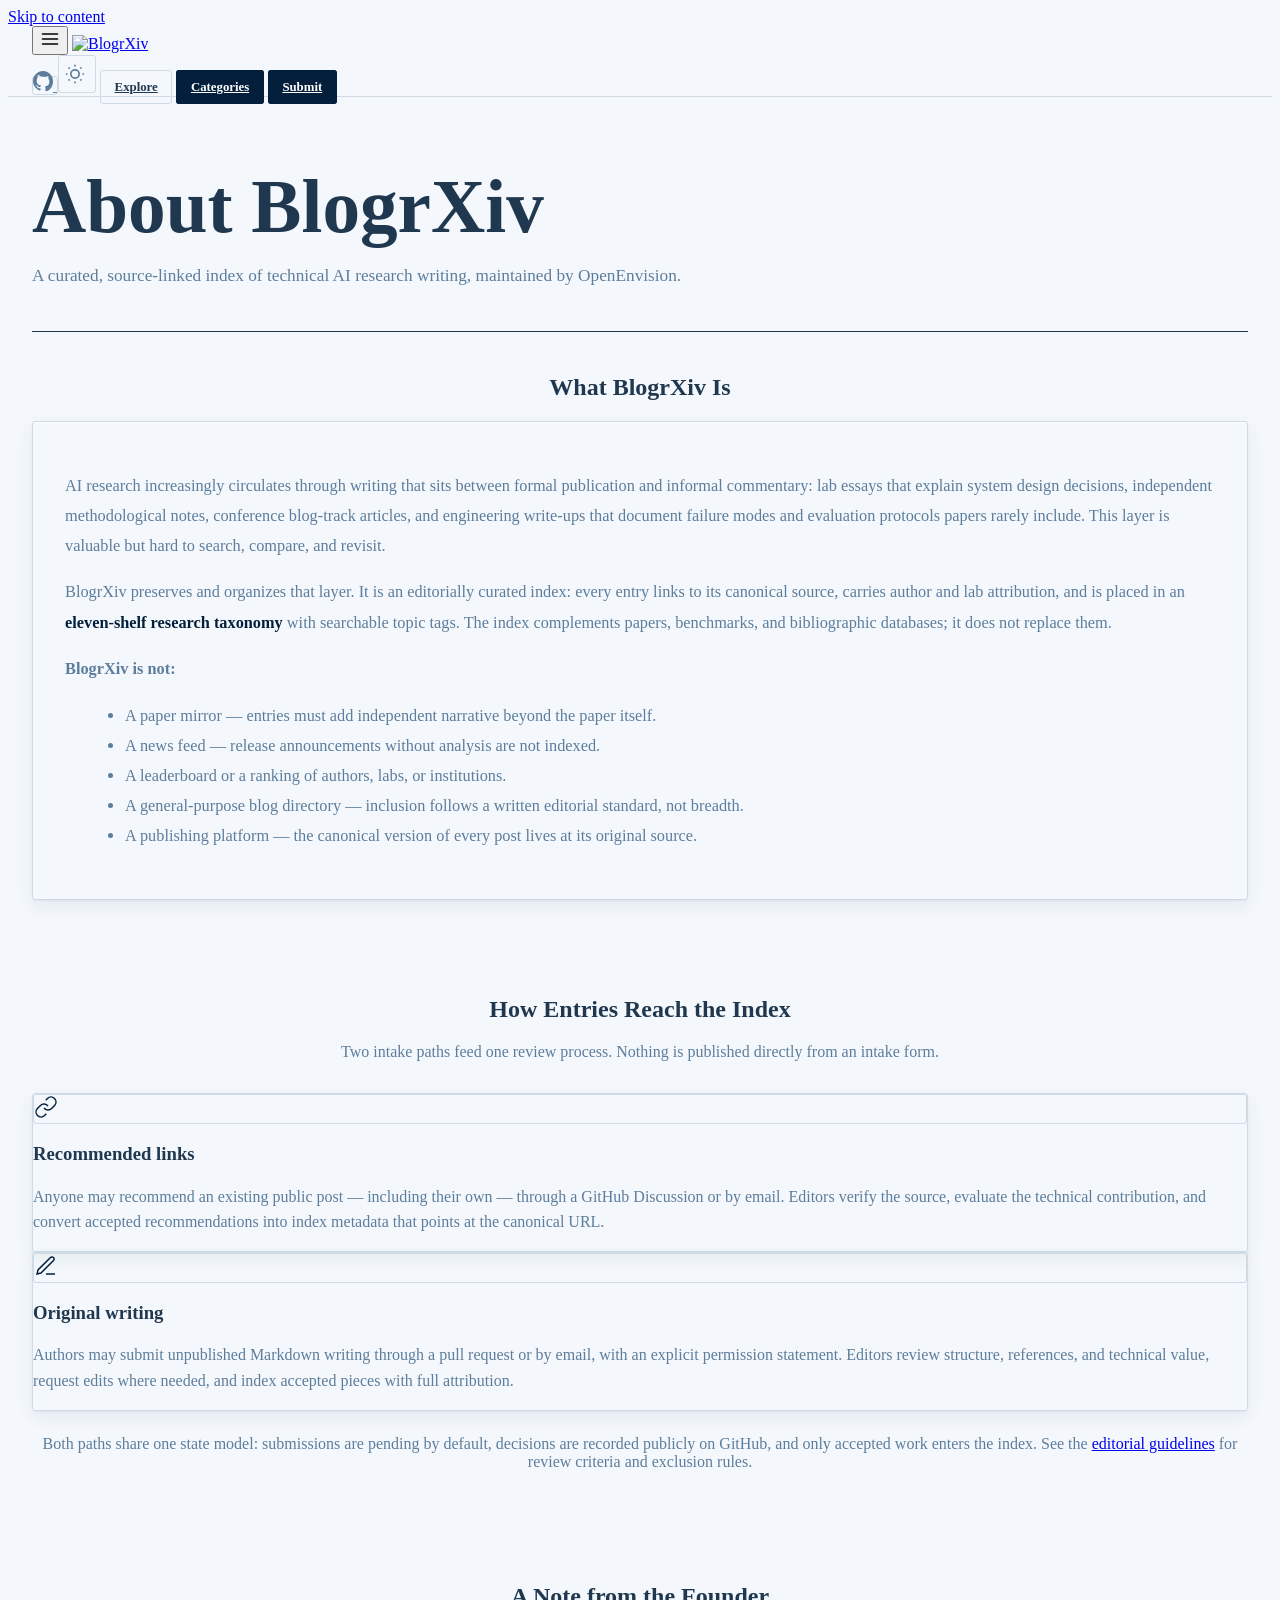
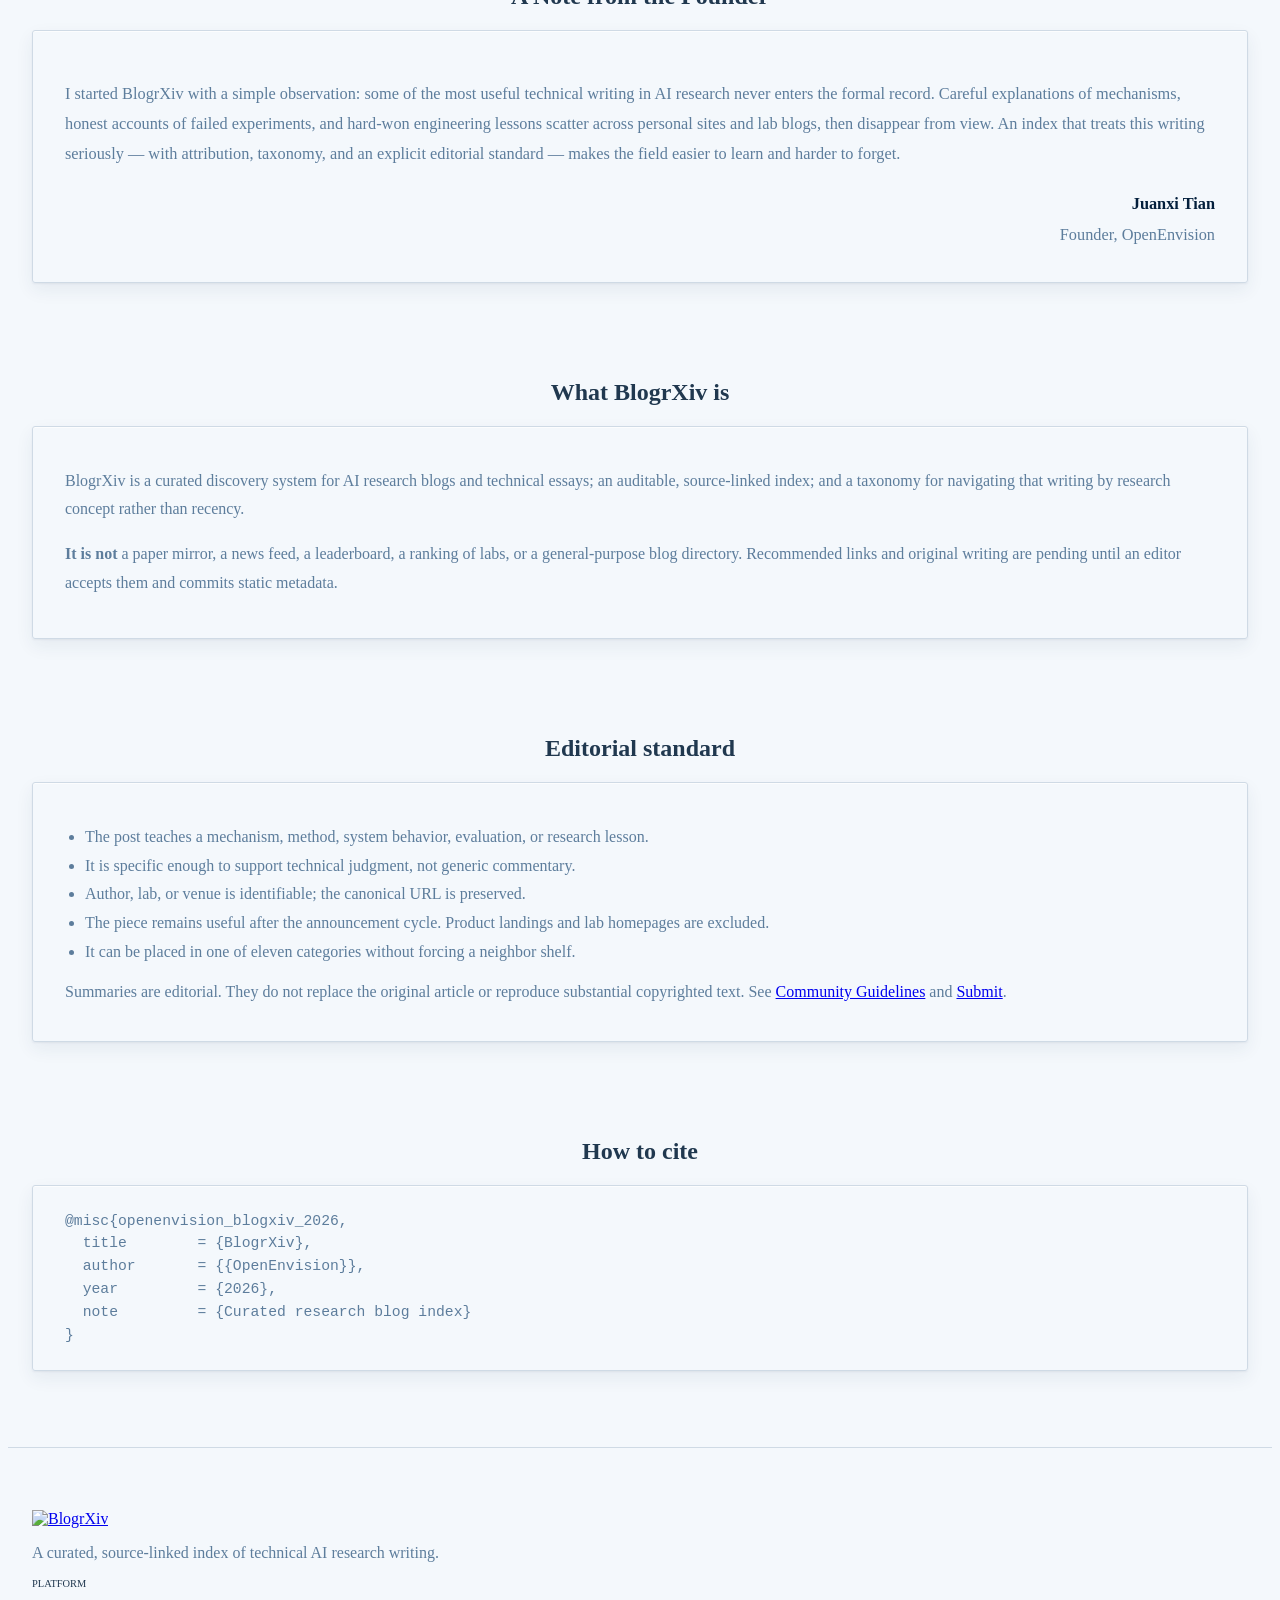
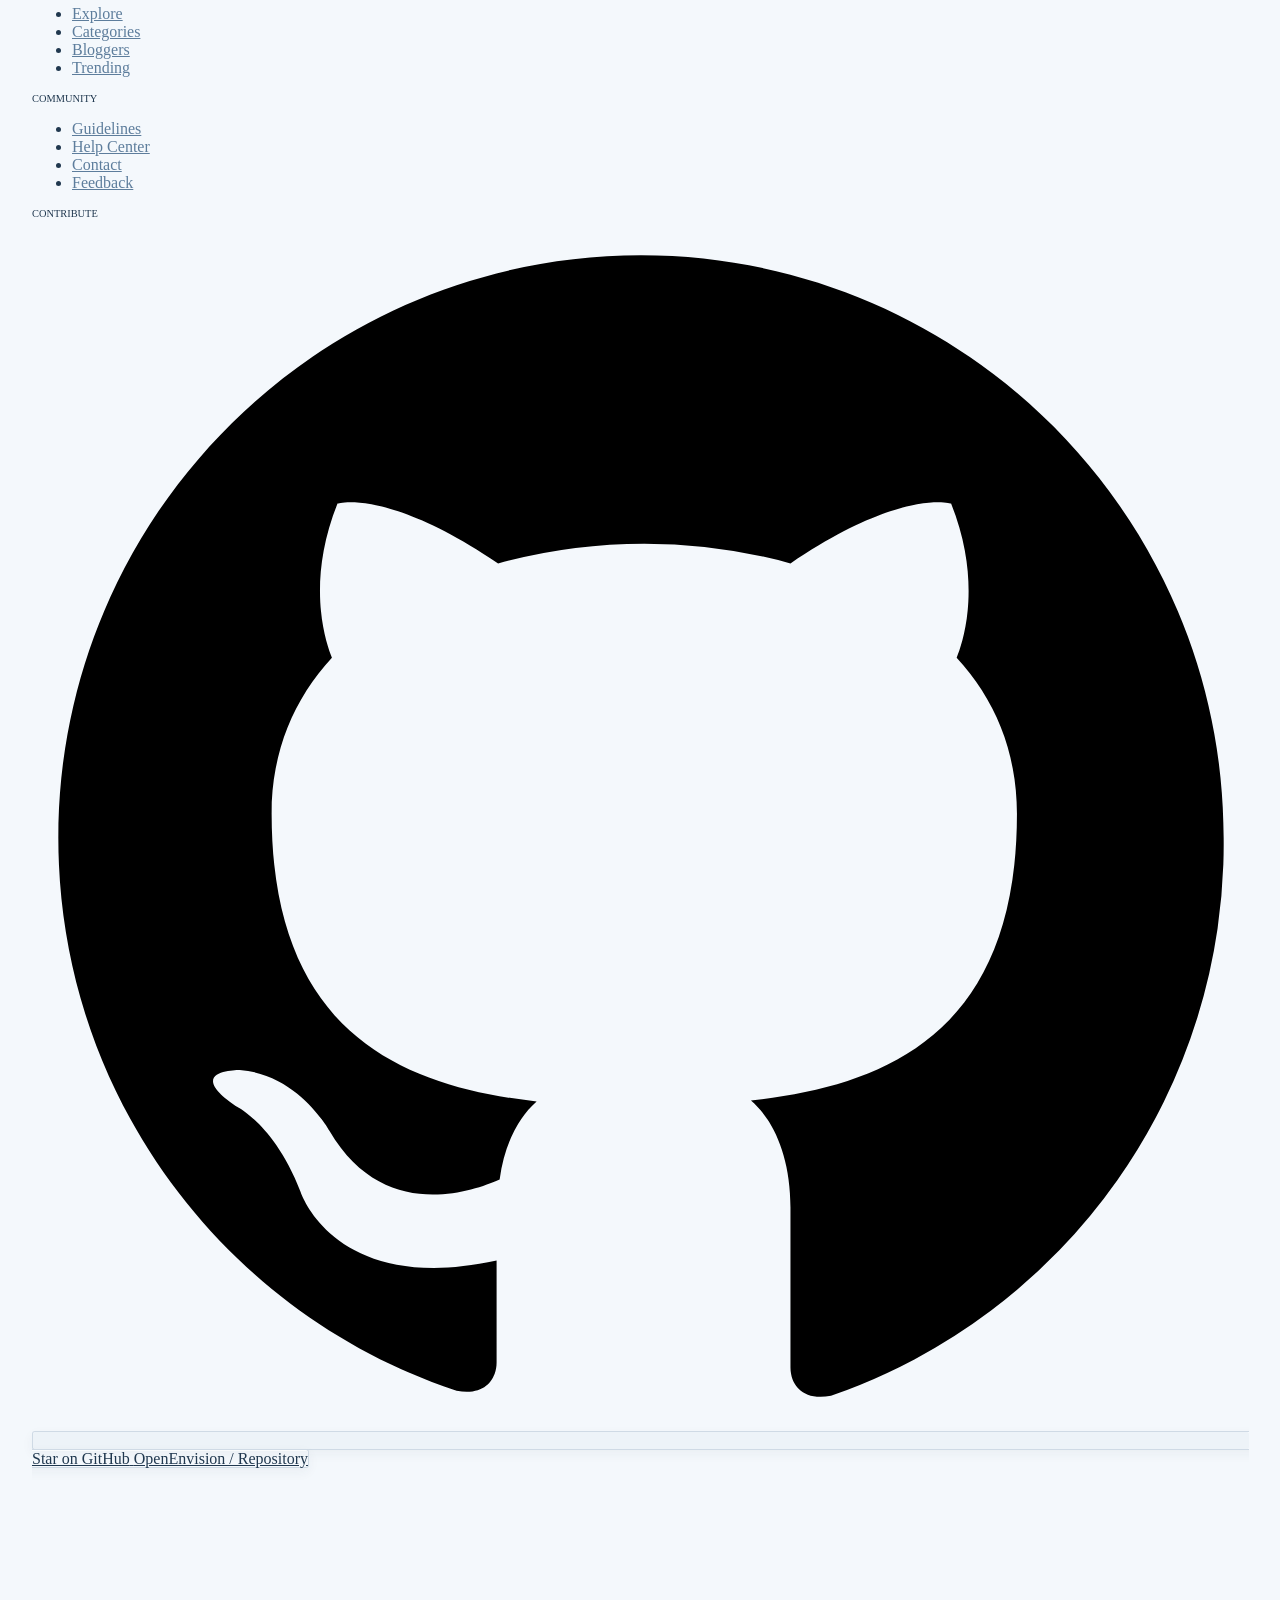
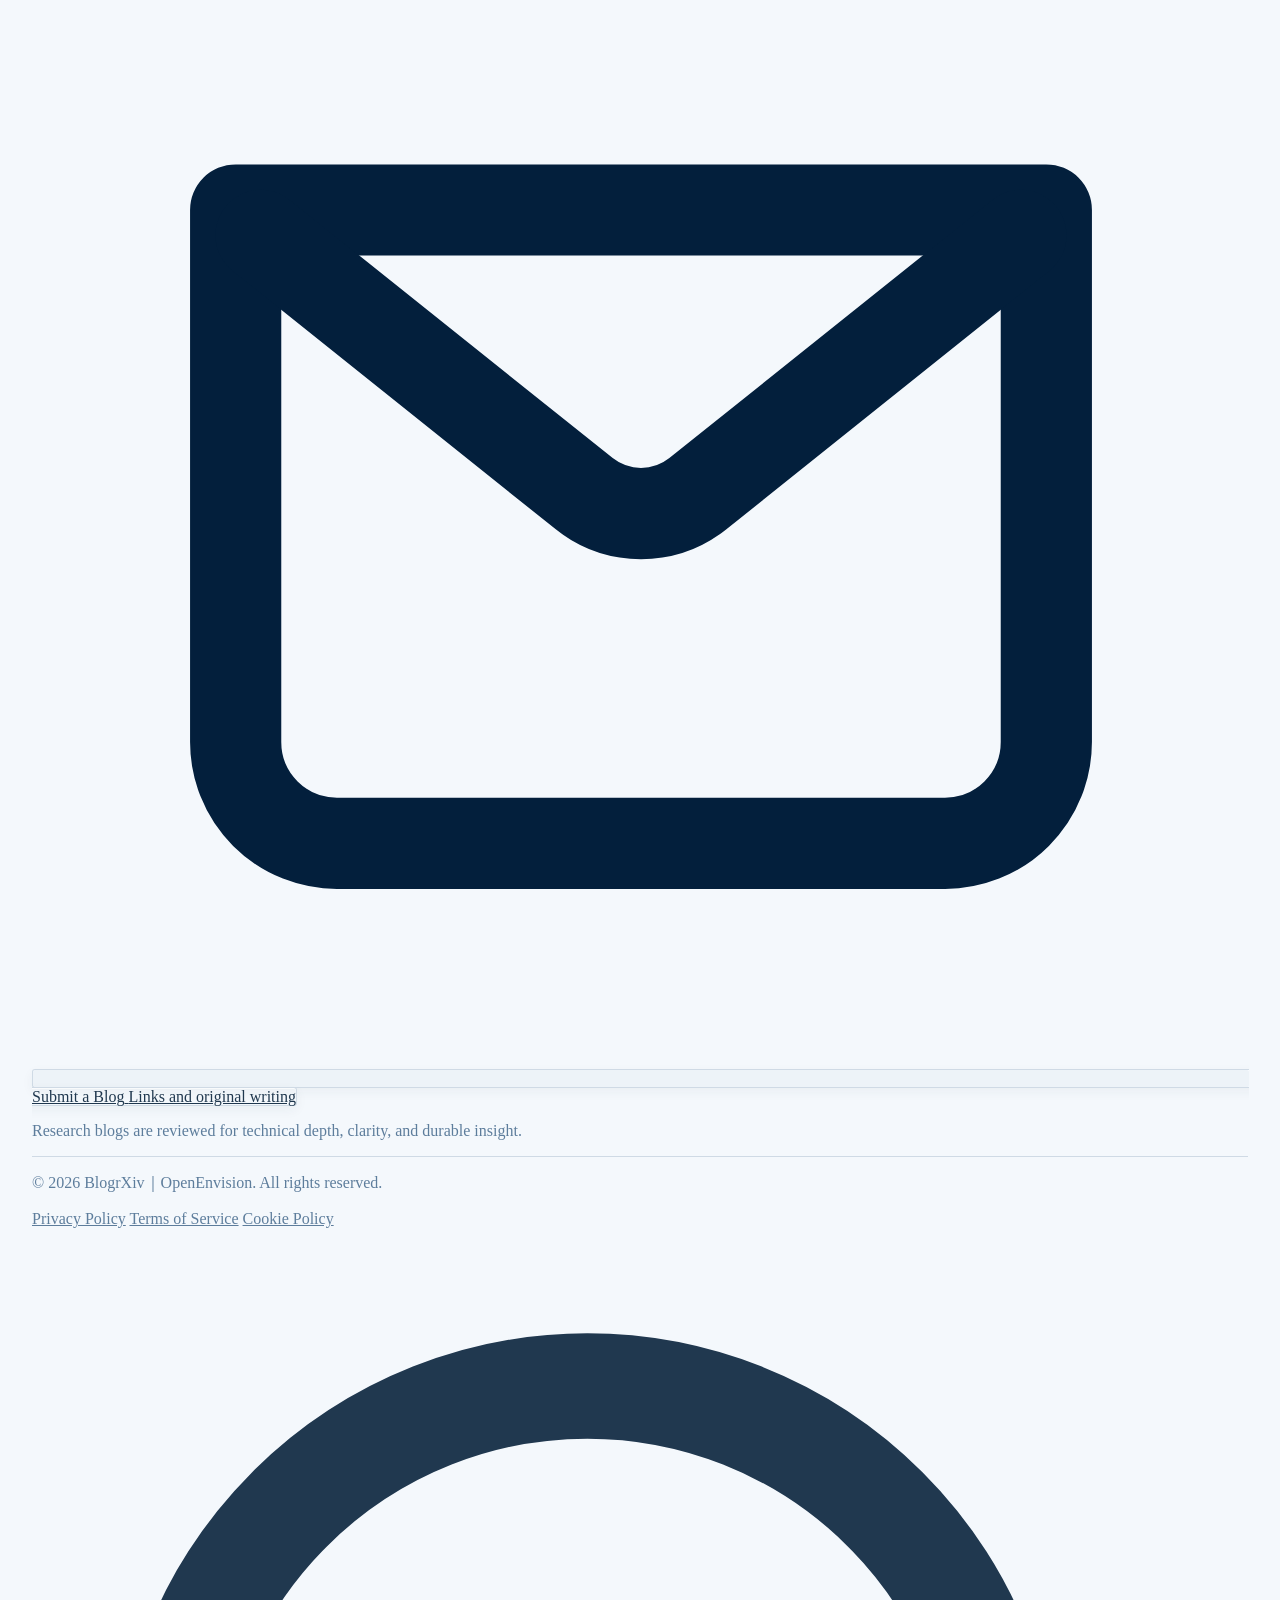
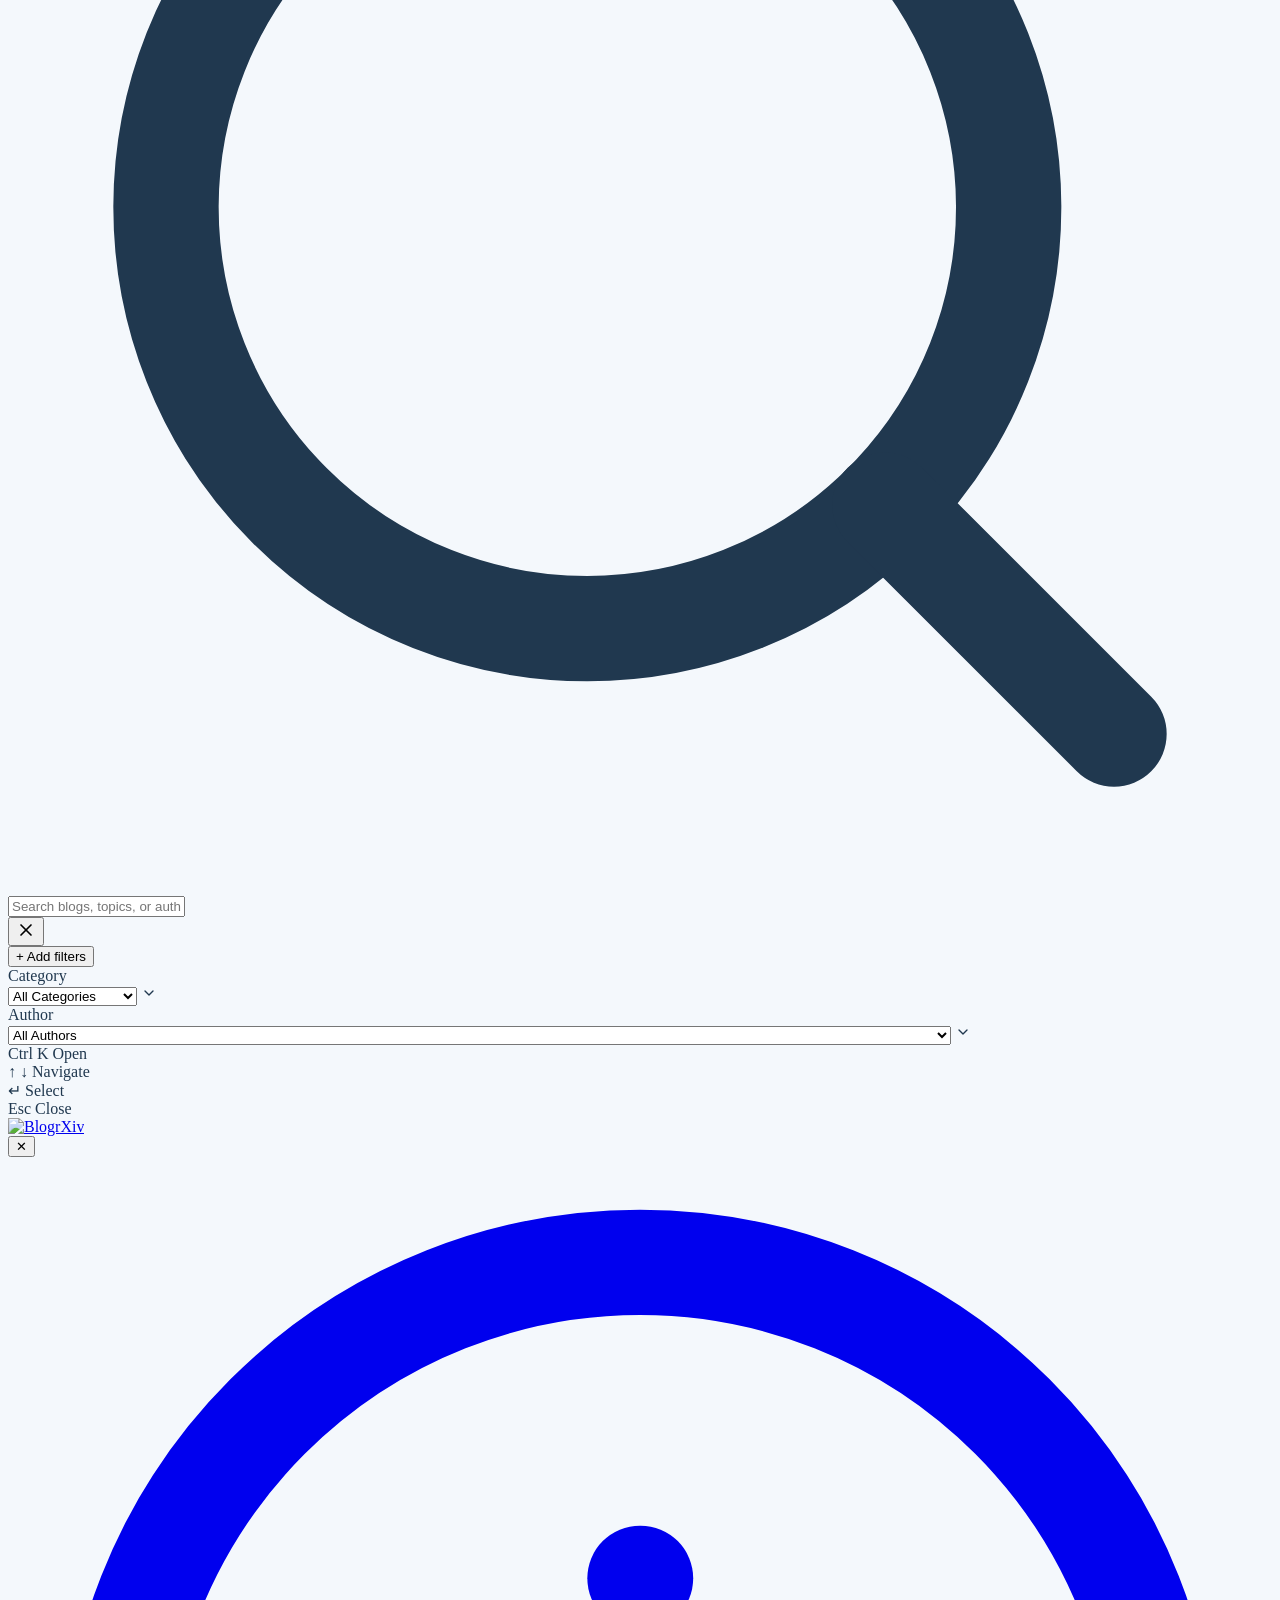
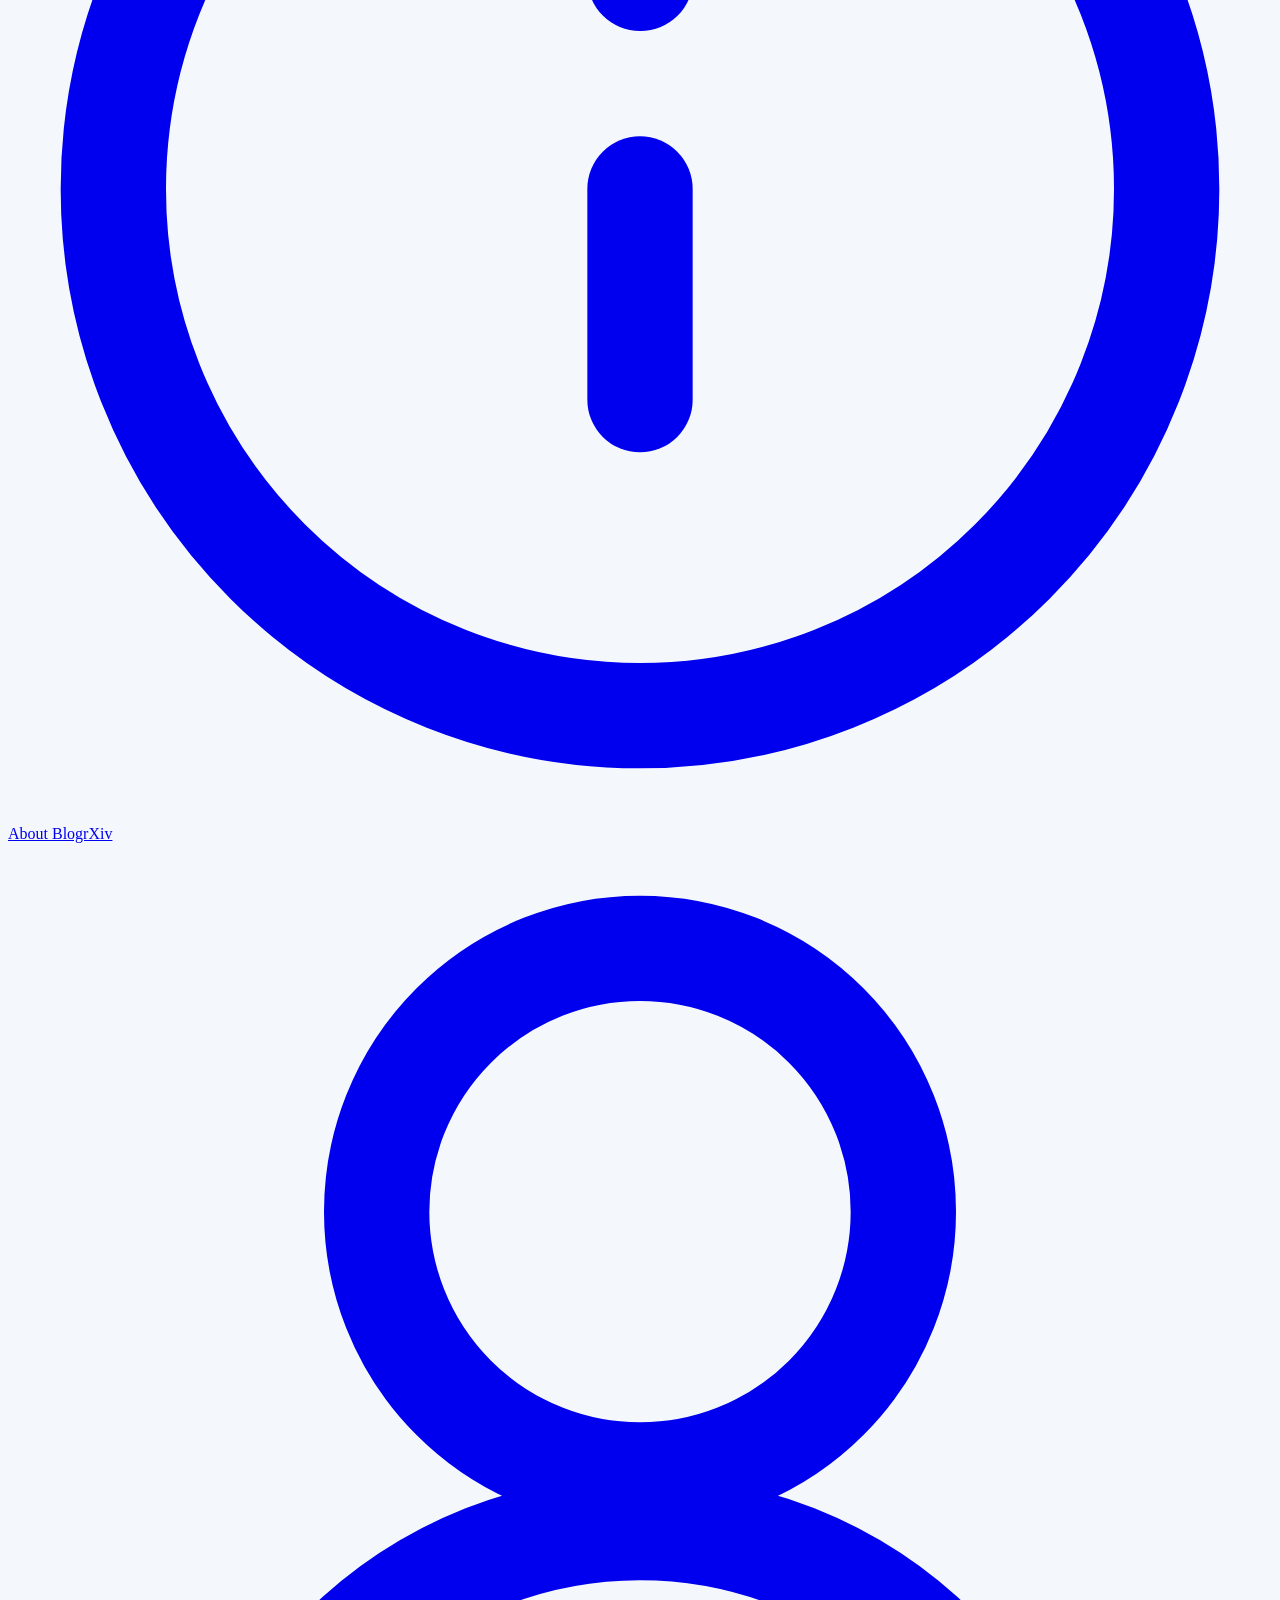
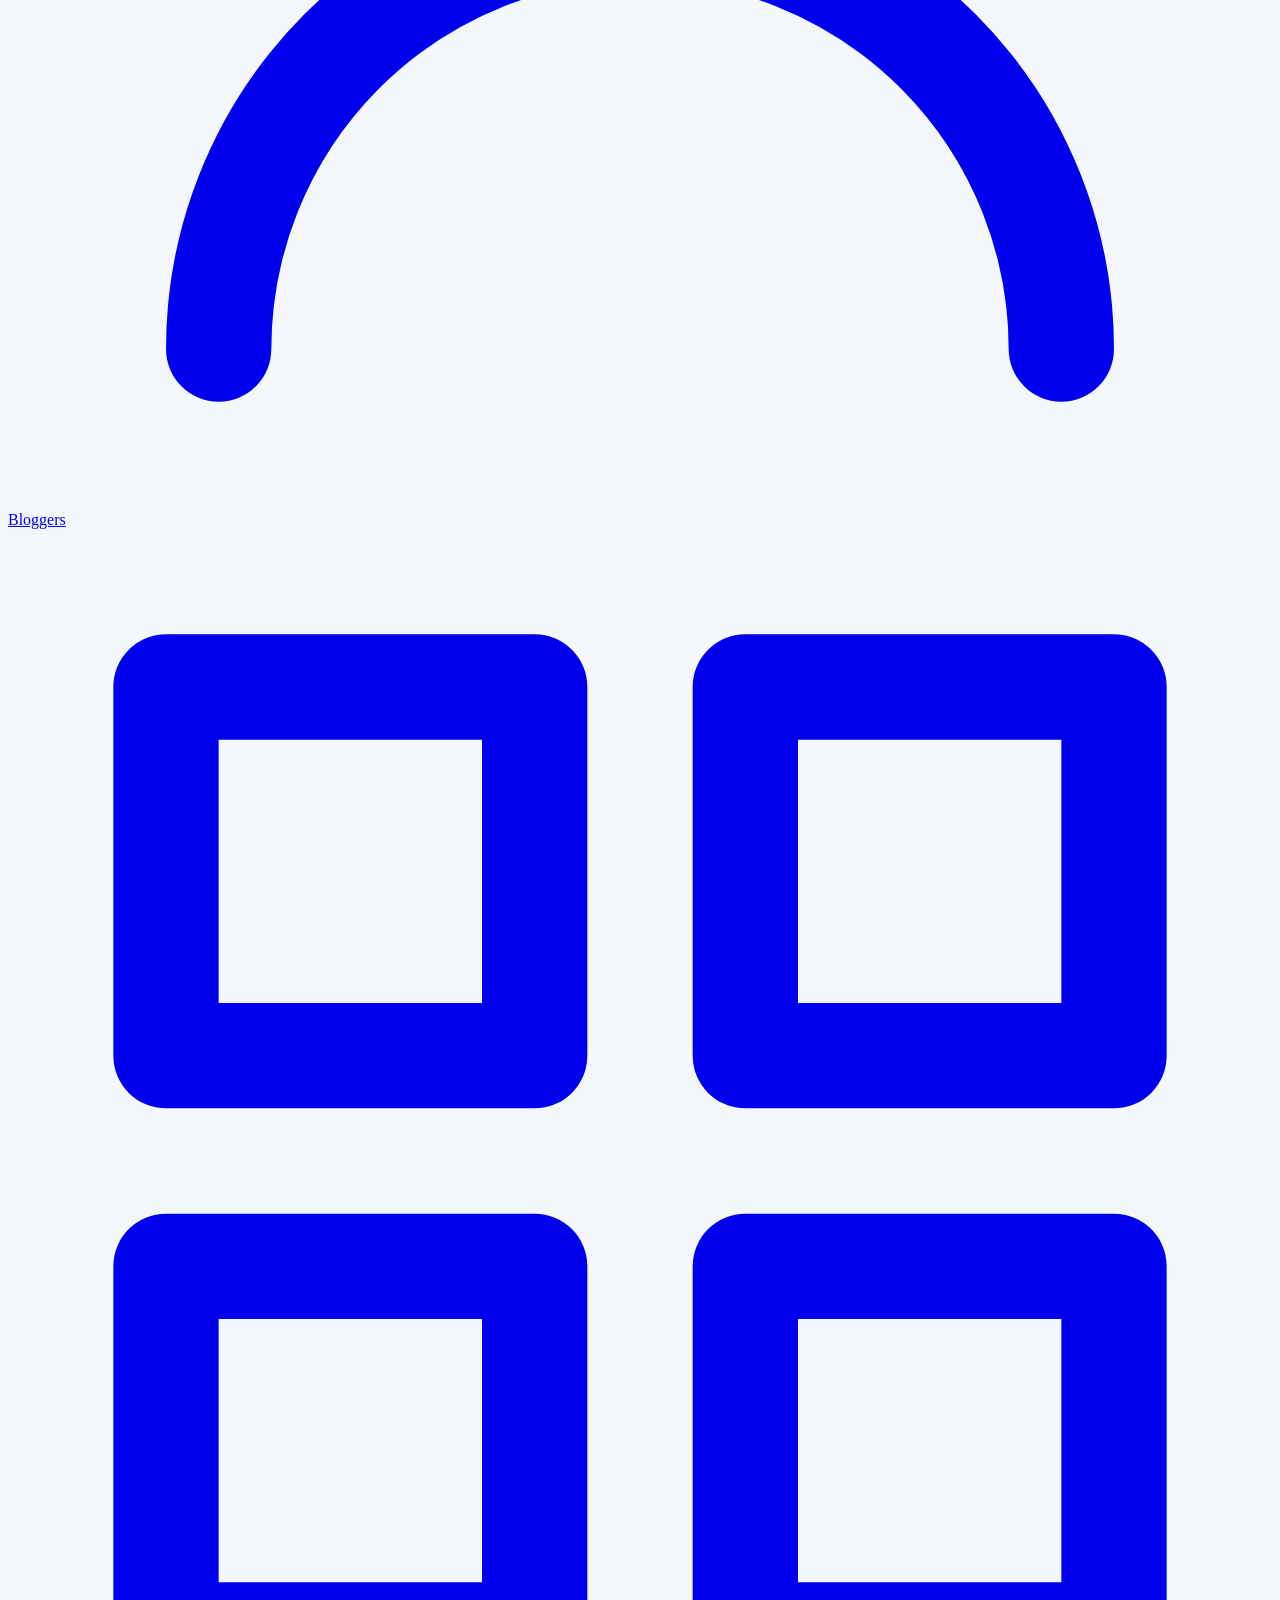
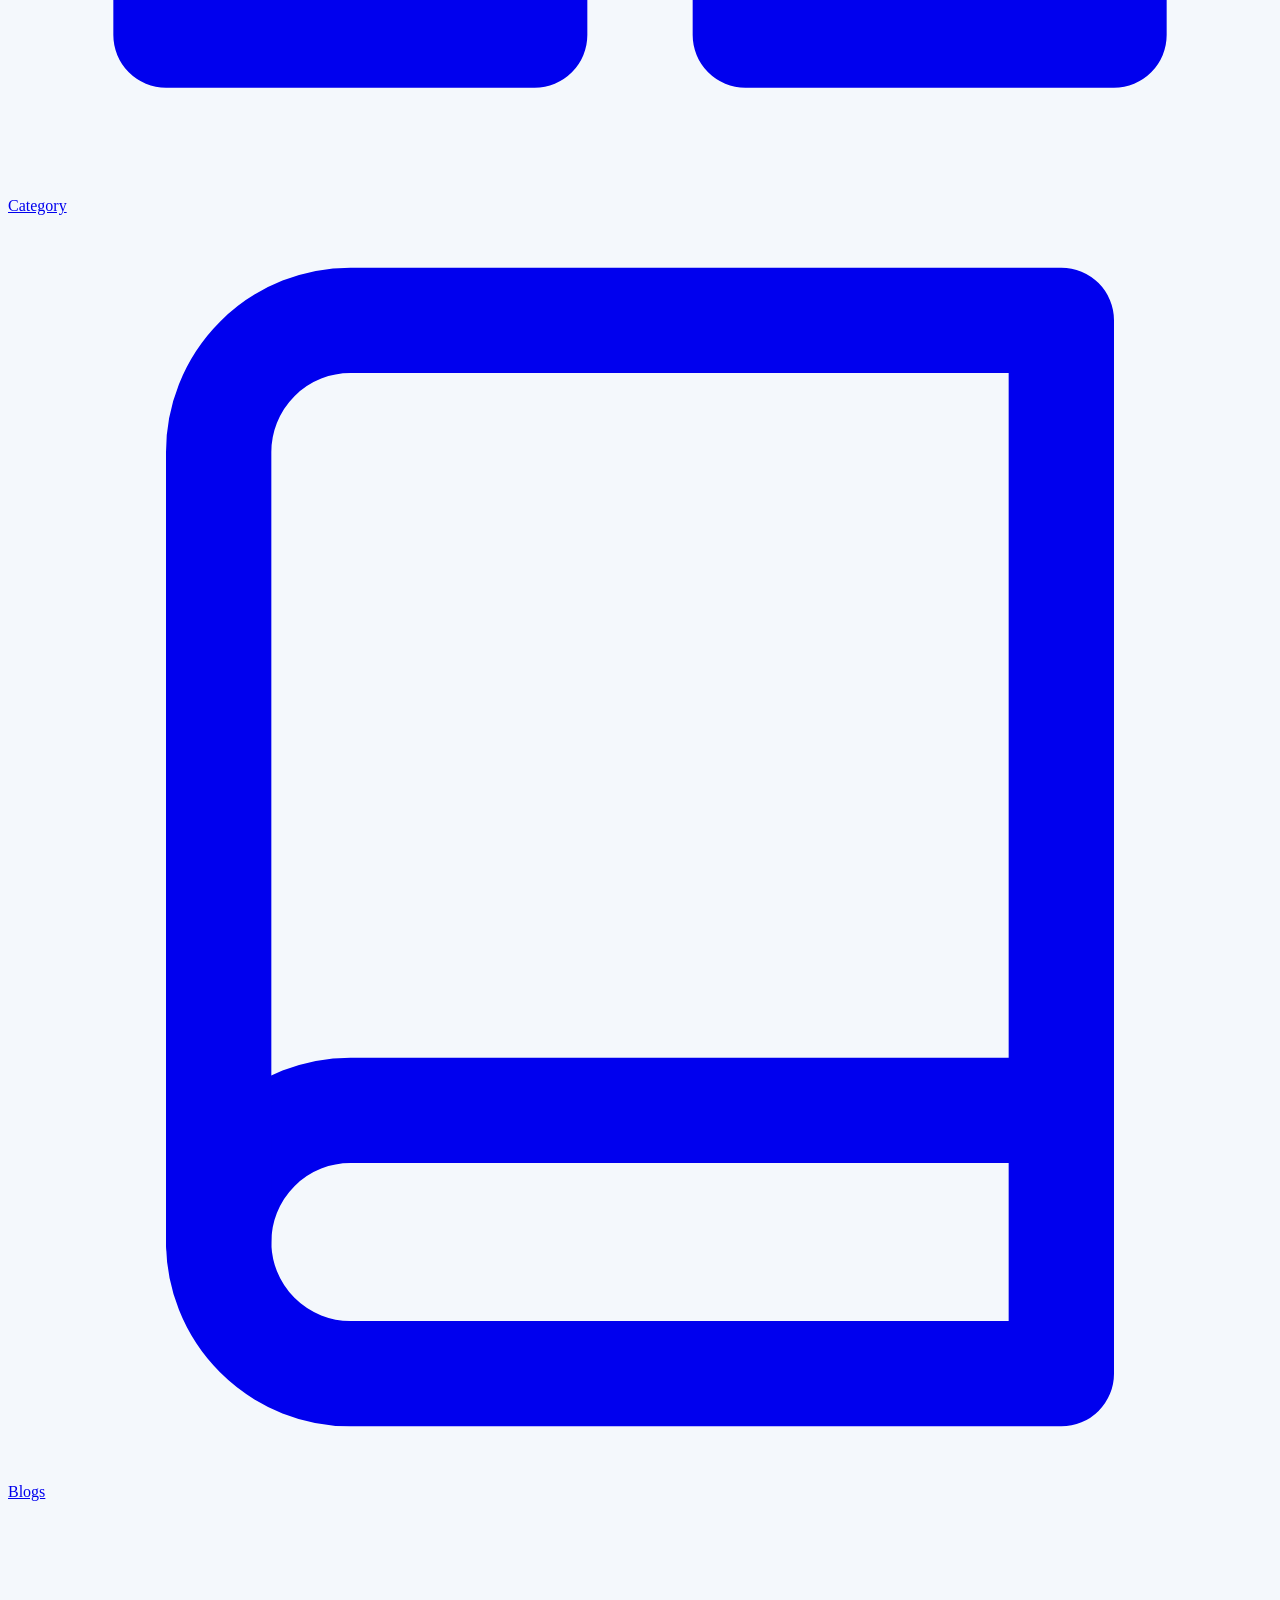
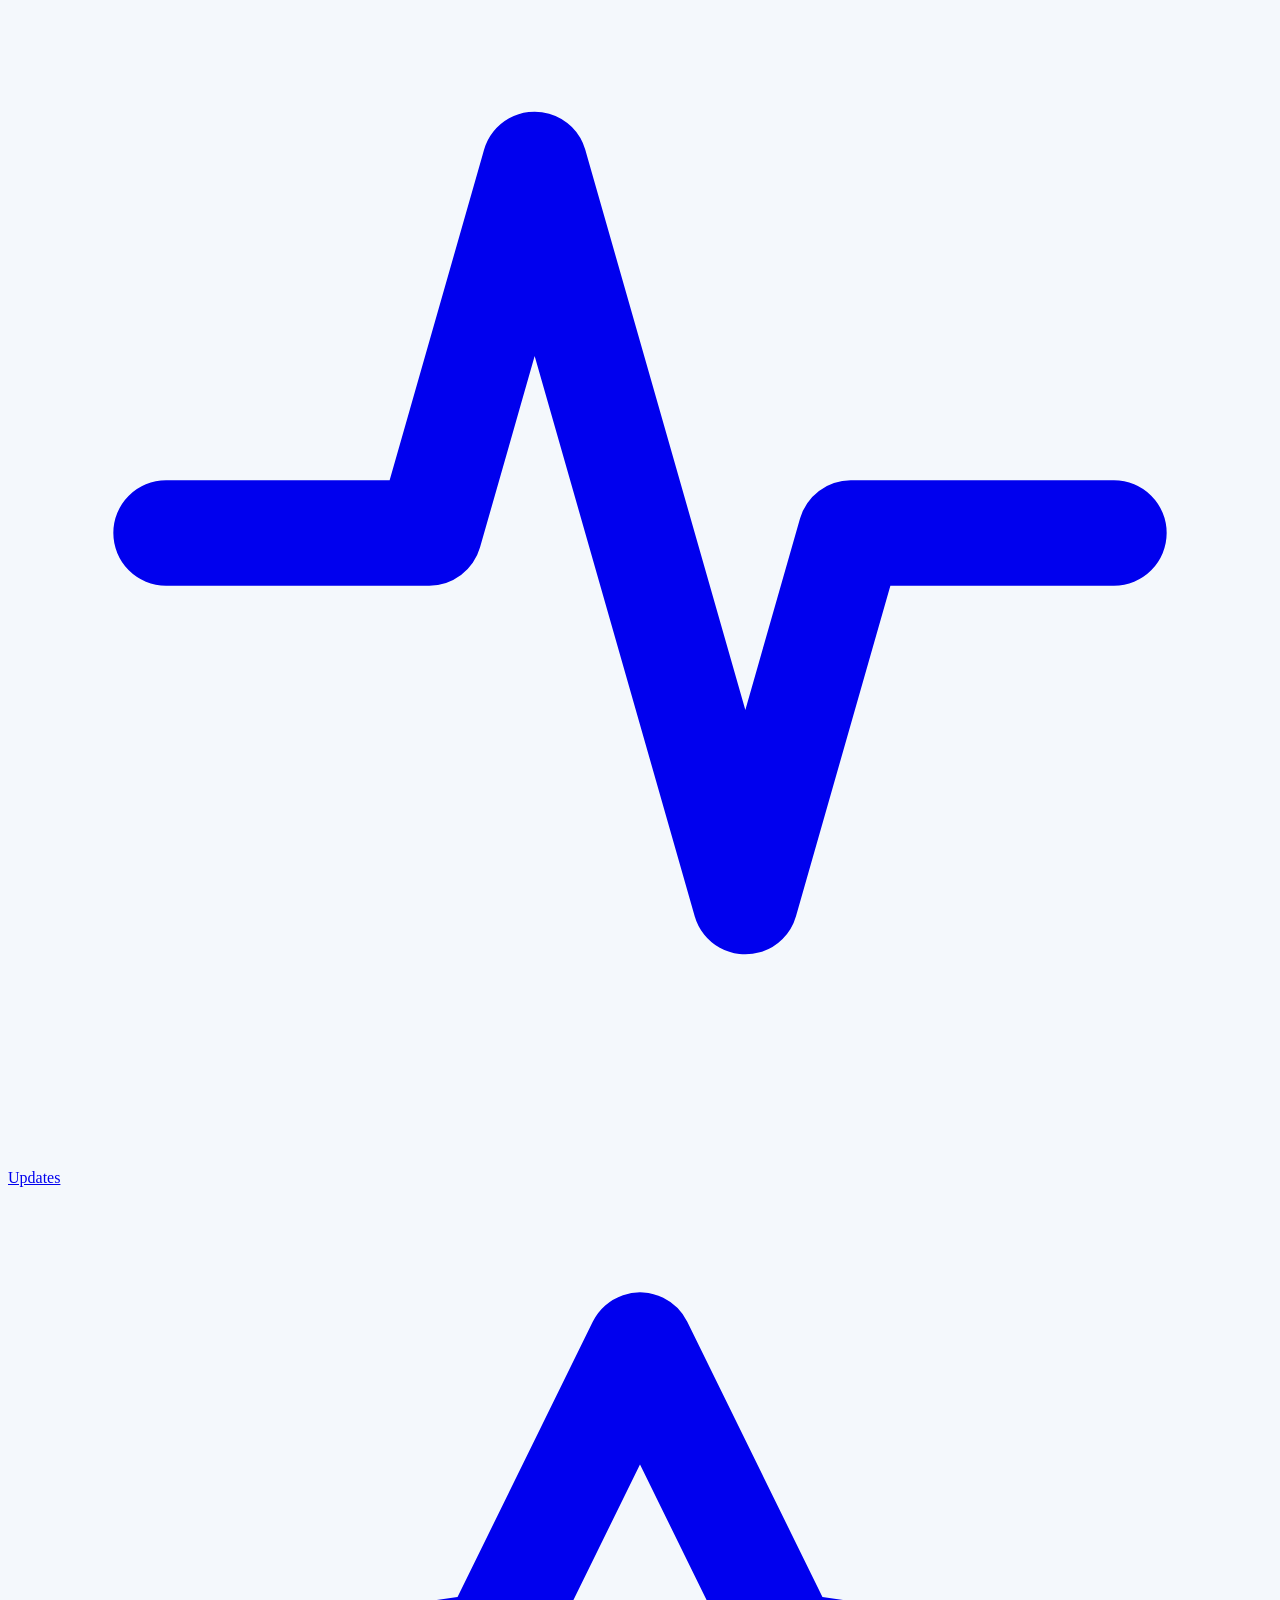
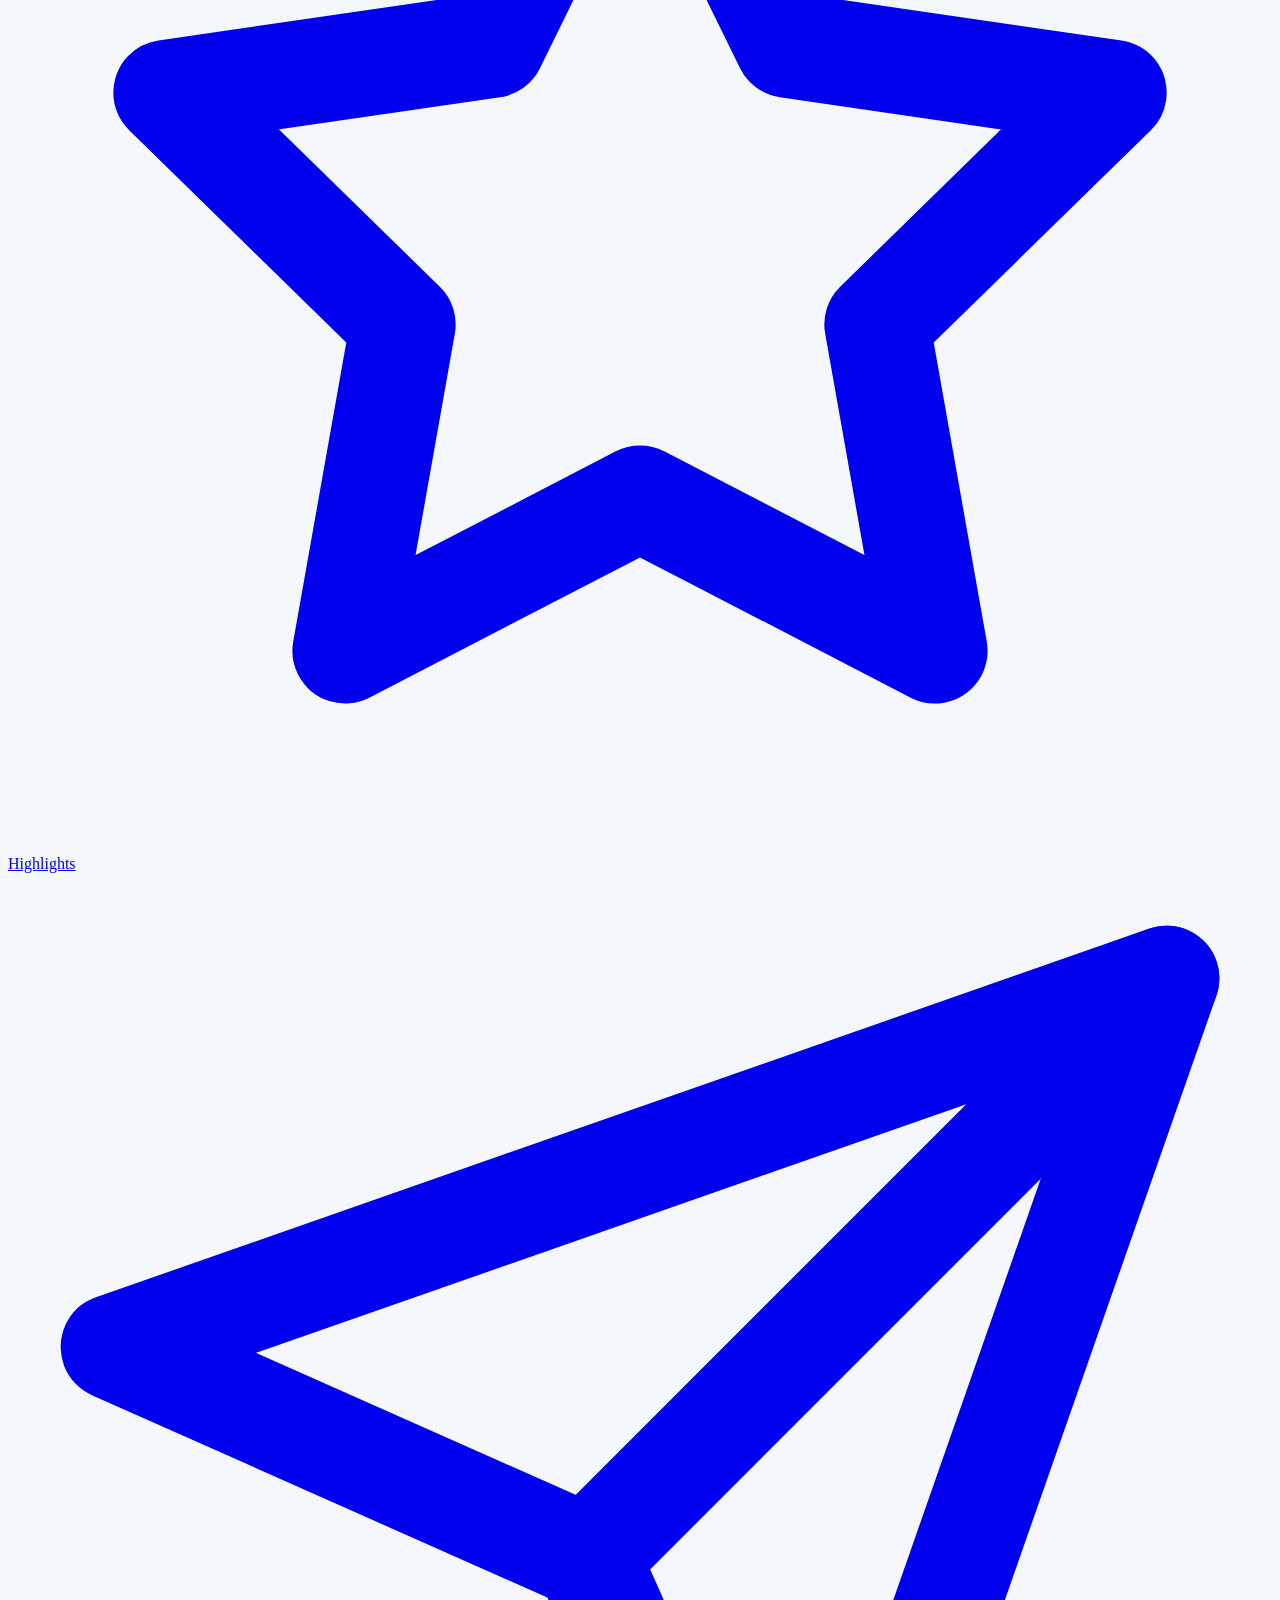
==== commit 08725358: "Merge PR #15: Rewrite research taxonomy copy and classification guidance Co-authored-by: dhsaikhgdiu" ====
--- a/site/about.html
+++ b/site/about.html
@@ -146,6 +146,46 @@
                     </div>
                 </div>
             </section>
+
+            <section class="blogs-section" aria-labelledby="whatTitle">
+                <h2 class="section-title" id="whatTitle" style="text-align:center; margin-bottom: 1.25rem;">What BlogrXiv is</h2>
+                <div class="research-card" style="padding: 1.5rem 2rem;">
+                    <div class="research-content" style="color: var(--text-secondary); line-height: 1.8;">
+                        <p>BlogrXiv is a curated discovery system for AI research blogs and technical essays; an auditable, source-linked index; and a taxonomy for navigating that writing by research concept rather than recency.</p>
+                        <p style="margin-top: 0.85rem;"><strong>It is not</strong> a paper mirror, a news feed, a leaderboard, a ranking of labs, or a general-purpose blog directory. Recommended links and original writing are pending until an editor accepts them and commits static metadata.</p>
+                    </div>
+                </div>
+            </section>
+
+            <section class="blogs-section" aria-labelledby="standardTitle">
+                <h2 class="section-title" id="standardTitle" style="text-align:center; margin-bottom: 1.25rem;">Editorial standard</h2>
+                <div class="research-card" style="padding: 1.5rem 2rem;">
+                    <div class="research-content">
+                        <ul style="color: var(--text-secondary); line-height: 1.8; padding-left: 1.25rem;">
+                            <li>The post teaches a mechanism, method, system behavior, evaluation, or research lesson.</li>
+                            <li>It is specific enough to support technical judgment, not generic commentary.</li>
+                            <li>Author, lab, or venue is identifiable; the canonical URL is preserved.</li>
+                            <li>The piece remains useful after the announcement cycle. Product landings and lab homepages are excluded.</li>
+                            <li>It can be placed in one of eleven categories without forcing a neighbor shelf.</li>
+                        </ul>
+                        <p style="color: var(--text-secondary); margin-top: 1rem;">Summaries are editorial. They do not replace the original article or reproduce substantial copyrighted text. See <a href="guidelines.html">Community Guidelines</a> and <a href="submit.html">Submit</a>.</p>
+                    </div>
+                </div>
+            </section>
+
+            <section class="blogs-section" aria-labelledby="citeTitle">
+                <h2 class="section-title" id="citeTitle" style="text-align:center; margin-bottom: 1.25rem;">How to cite</h2>
+                <div class="research-card" style="padding: 1.5rem 2rem;">
+                    <div class="research-content">
+                        <pre style="white-space: pre-wrap; color: var(--text-secondary); font-size: 0.92rem; line-height: 1.55; margin: 0;">@misc{openenvision_blogxiv_2026,
+  title        = {BlogrXiv},
+  author       = {{OpenEnvision}},
+  year         = {2026},
+  note         = {Curated research blog index}
+}</pre>
+                    </div>
+                </div>
+            </section>
         </div>
     </main>
 
--- a/site/assets/css/academic-pages.css
+++ b/site/assets/css/academic-pages.css
@@ -499,6 +499,67 @@
     color: var(--page-muted);
     font-family: var(--page-serif);
     line-height: 1.6;
+}
+
+.taxonomy-panel {
+    margin: 0 0 2.75rem;
+    padding: 1.7rem 1.85rem 1.45rem;
+    border: 1px solid var(--page-rule);
+    background: color-mix(in srgb, var(--page-paper-deep) 78%, transparent);
+}
+
+.taxonomy-panel-kicker {
+    margin: 0 0 0.35rem;
+    color: var(--page-accent);
+    font-size: 0.72rem;
+    font-weight: 600;
+    letter-spacing: 0.14em;
+    text-transform: uppercase;
+}
+
+.taxonomy-panel h2 {
+    margin: 0 0 0.7rem;
+    font-family: var(--page-serif);
+    font-size: 1.55rem;
+    font-weight: 600;
+}
+
+.taxonomy-panel > p {
+    max-width: 74ch;
+    margin: 0 0 1.2rem;
+    color: var(--page-muted);
+    line-height: 1.65;
+}
+
+.taxonomy-rule-grid {
+    display: grid;
+    grid-template-columns: repeat(auto-fit, minmax(250px, 1fr));
+    gap: 0.95rem 1.35rem;
+}
+
+.taxonomy-rule {
+    margin: 0;
+}
+
+.taxonomy-rule dt {
+    margin: 0 0 0.22rem;
+    font-size: 0.94rem;
+    font-weight: 600;
+}
+
+.taxonomy-rule dd {
+    margin: 0;
+    color: var(--page-muted);
+    font-size: 0.84rem;
+    line-height: 1.55;
+}
+
+.category-boundary {
+    margin: -0.35rem 0 1rem;
+    color: var(--page-muted);
+    font-size: 0.78rem;
+    line-height: 1.5;
+    max-width: 46ch;
 }
 
 .category-tags .tag,
